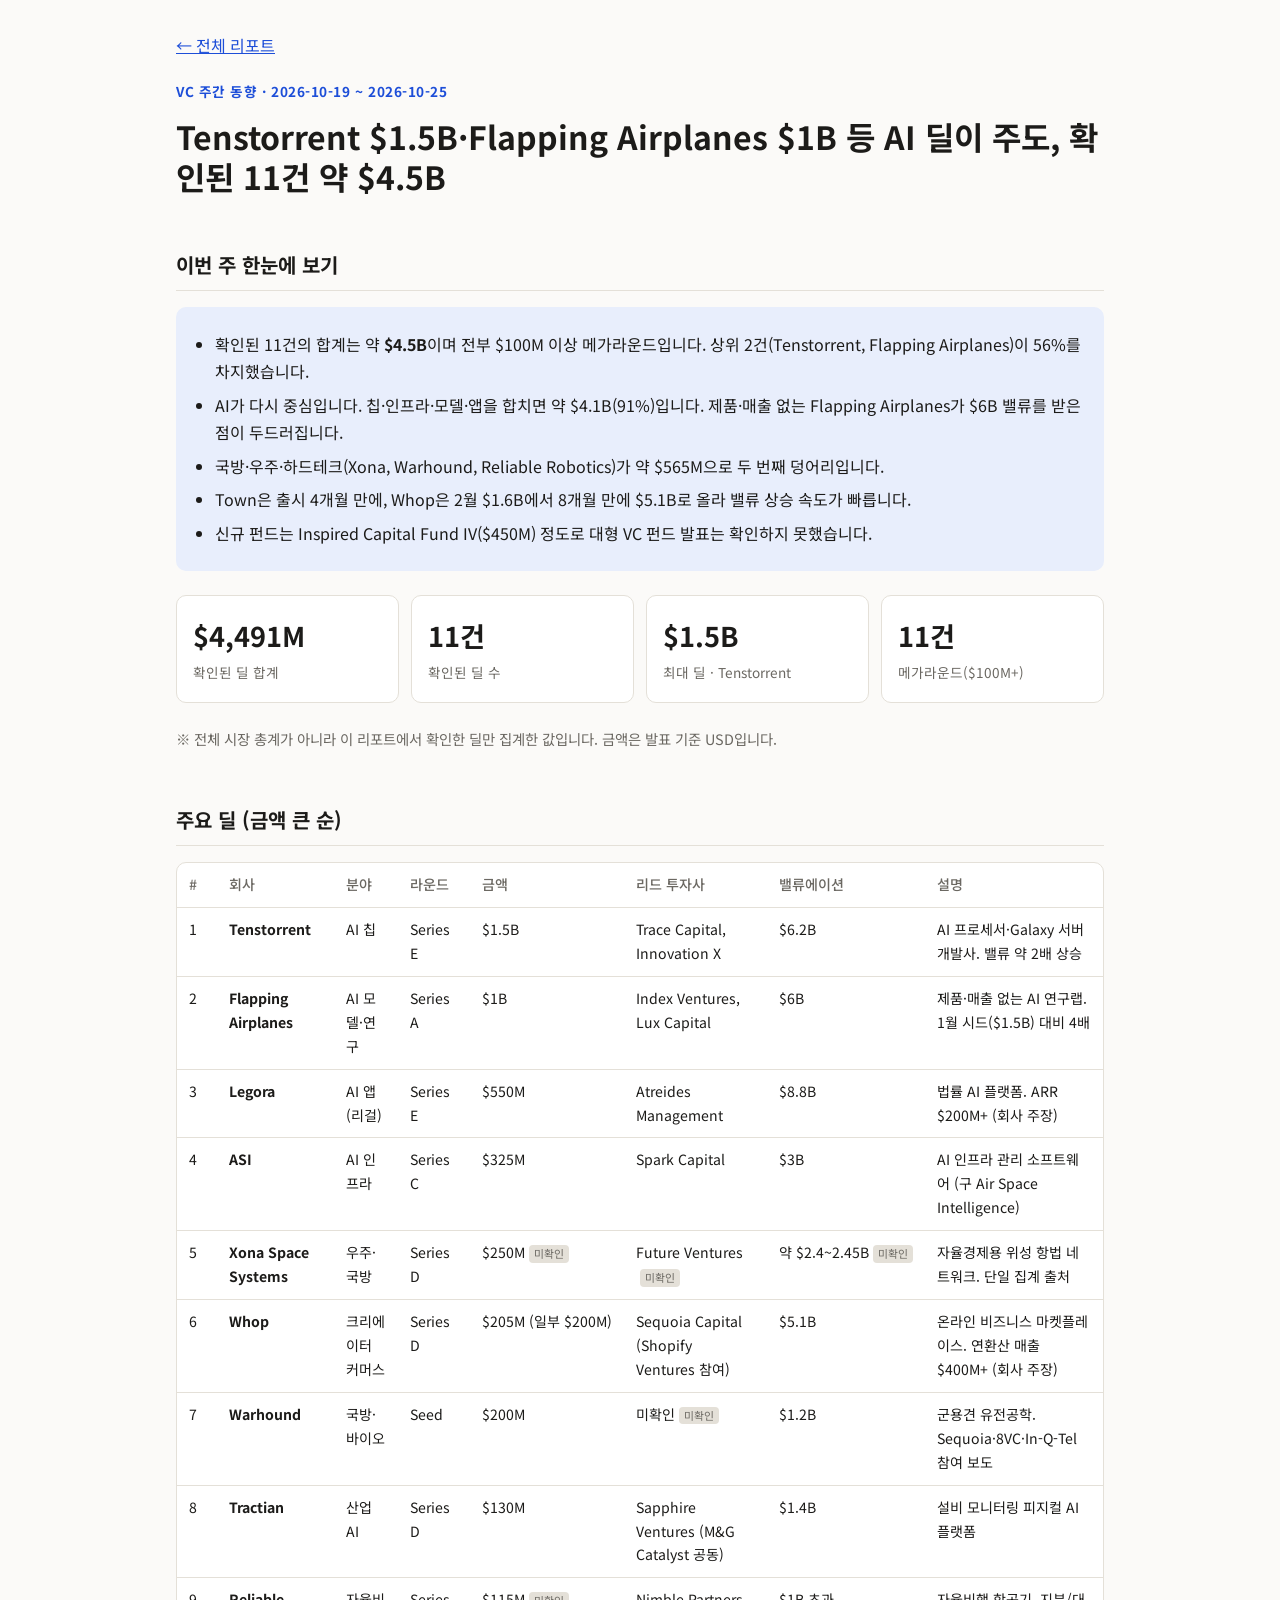
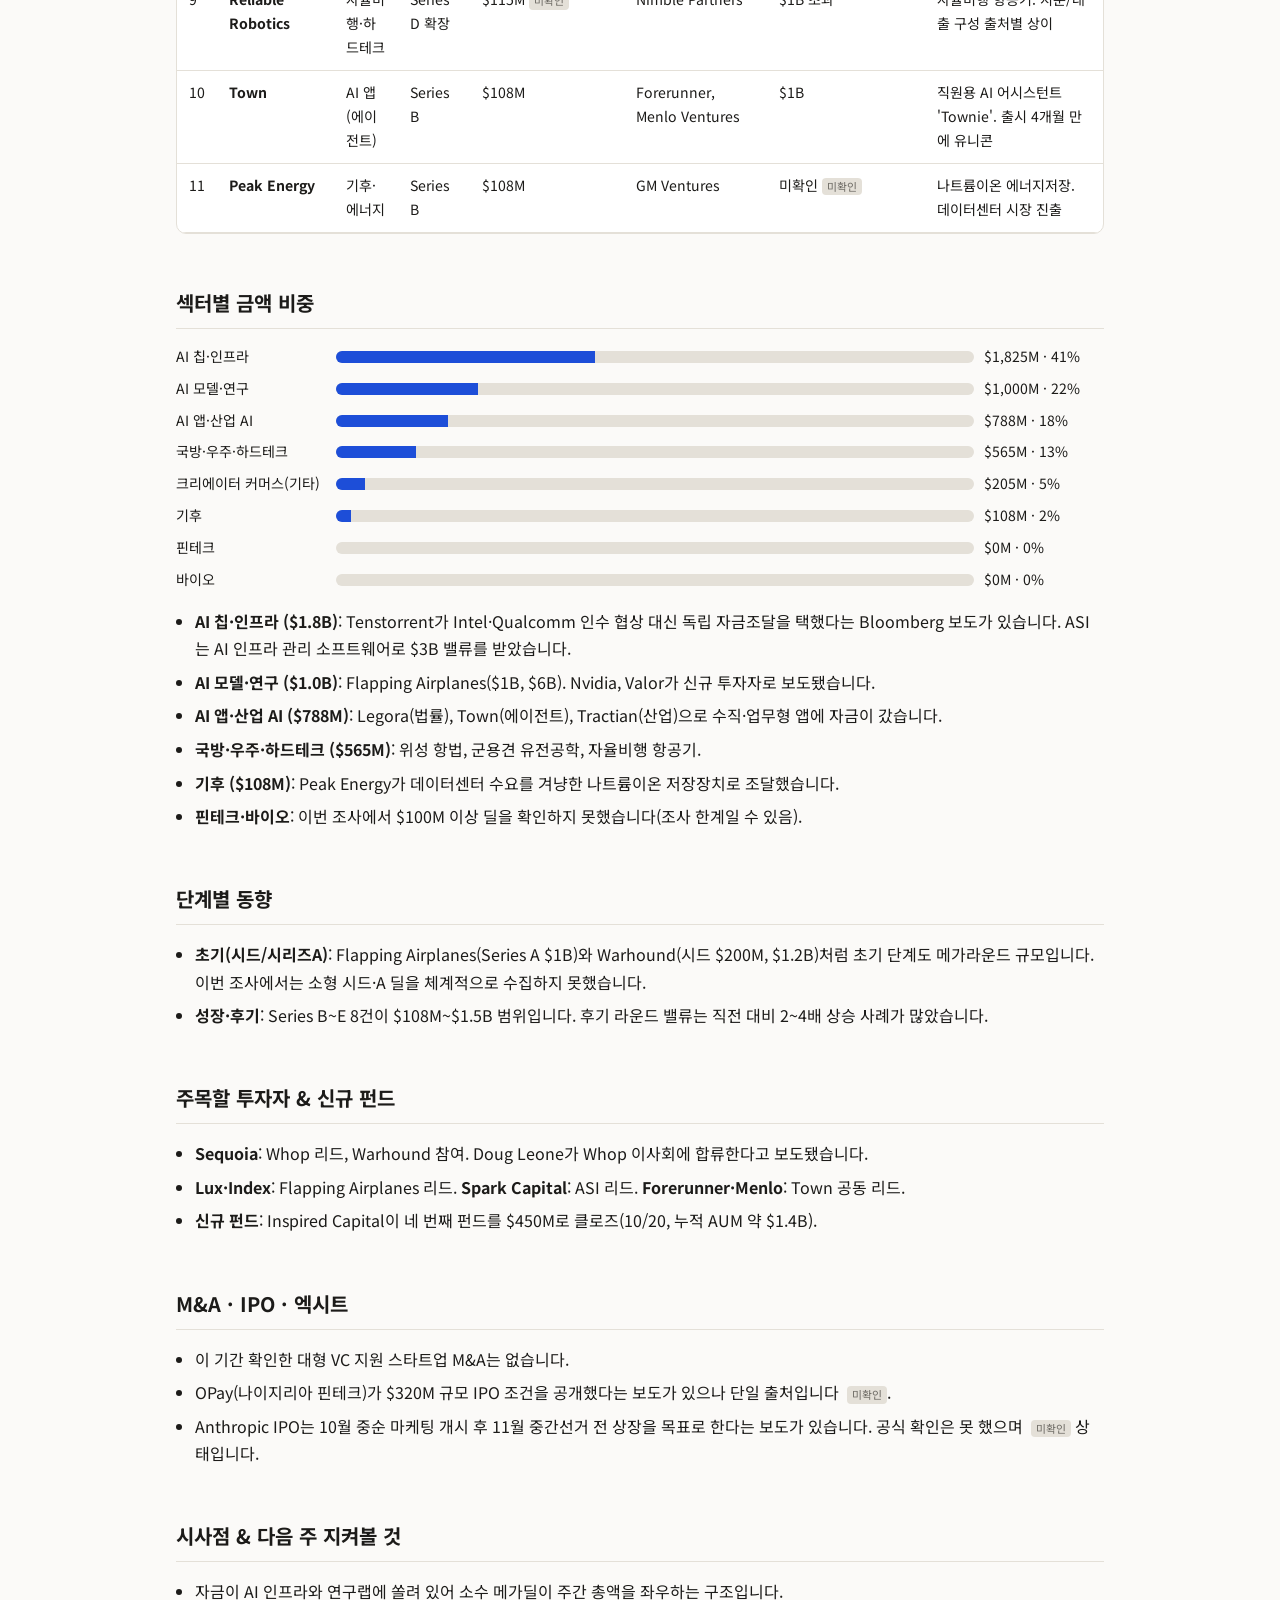
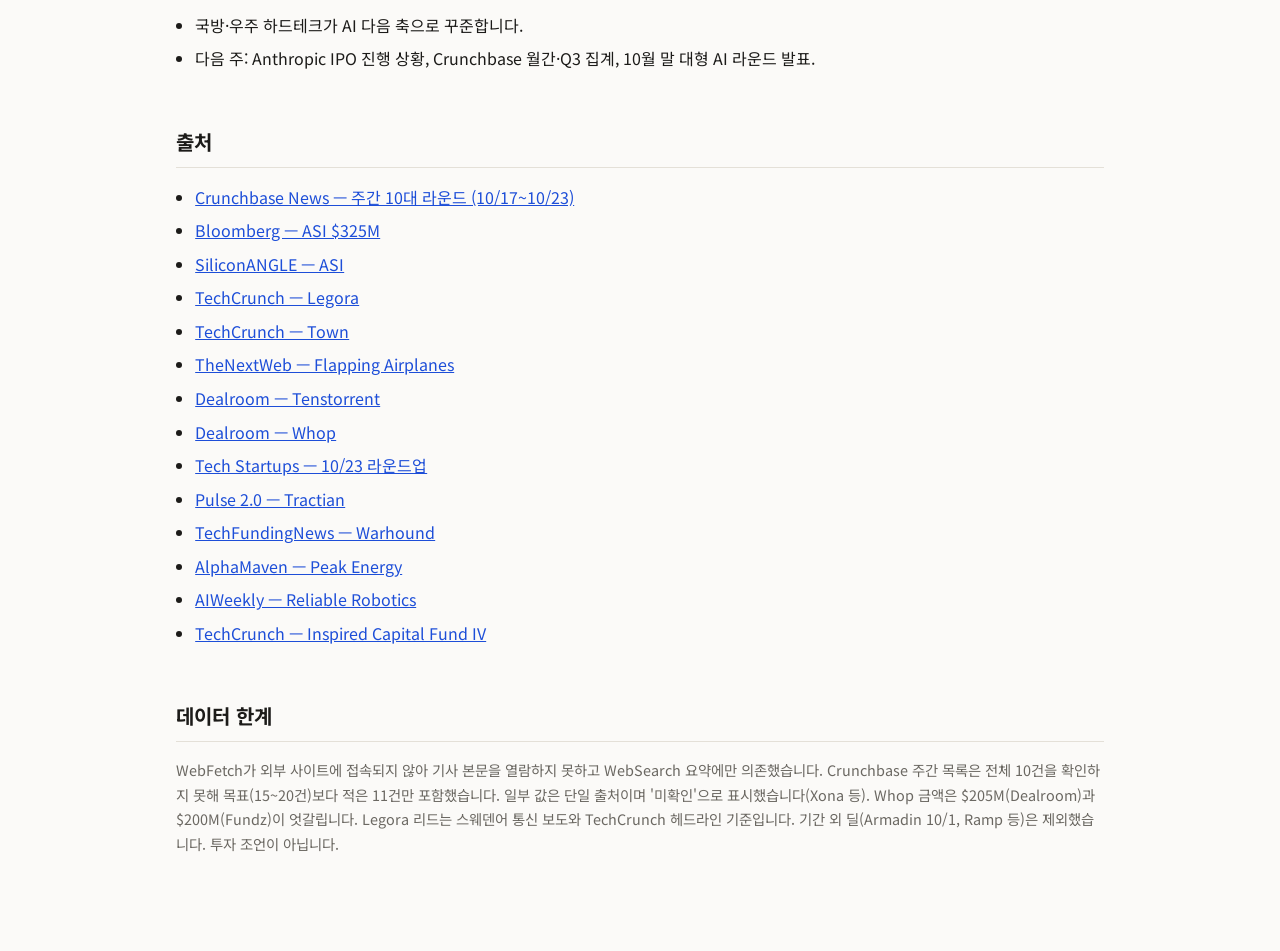
==== reports/2026-10-19.html @ 2cb33d38 "report: 2026-10-19 ~ 2026-10-25 Co-Authored-By: Claude Sonnet 5.5 <noreply@anthropic.com> Claude-Ses" ====
<!doctype html><html lang="ko"><head><meta charset="utf-8"><meta name="viewport" content="width=device-width,initial-scale=1"><title>VC 주간 동향 2026-10-19~2026-10-25</title><link rel="preconnect" href="https://fonts.googleapis.com"><link href="https://fonts.googleapis.com/css2?family=Noto+Sans+KR:wght@400;500;700&display=swap" rel="stylesheet"><style>
:root{--bg:#fbfaf8;--fg:#1c1b19;--mute:#6b6862;--line:#e4e0d8;--card:#fff;--ac:#1d4ed8;--acbg:#e8eefc}
@media (prefers-color-scheme:dark){:root{--bg:#141413;--fg:#ecebe7;--mute:#9a968e;--line:#2d2c29;--card:#1c1b19;--ac:#7aa2ff;--acbg:#1d2640}}
*{box-sizing:border-box}html{-webkit-text-size-adjust:100%}
body{margin:0;background:var(--bg);color:var(--fg);font:16px/1.7 'Noto Sans KR',system-ui,sans-serif;overflow-x:hidden}
.w{max-width:960px;margin:0 auto;padding:32px 16px 80px}
a{color:var(--ac)}h1{font-size:2rem;line-height:1.25;margin:.4em 0}h2{font-size:1.25rem;margin:2.6em 0 .8em;padding-bottom:.4em;border-bottom:1px solid var(--line)}
.eyebrow{color:var(--ac);font-weight:700;font-size:.85rem;letter-spacing:.04em}.mute{color:var(--mute);font-size:.9rem}
.tiles{display:grid;grid-template-columns:repeat(auto-fit,minmax(190px,1fr));gap:12px;margin:1.5em 0}
.tile{background:var(--card);border:1px solid var(--line);border-radius:10px;padding:16px}.tile b{display:block;font-size:1.7rem;font-variant-numeric:tabular-nums}.tile span{color:var(--mute);font-size:.85rem}
.scroll{overflow-x:auto;border:1px solid var(--line);border-radius:10px;background:var(--card)}
table{border-collapse:collapse;width:100%;min-width:860px;font-size:.88rem}th,td{padding:10px 12px;text-align:left;border-bottom:1px solid var(--line);vertical-align:top}th{color:var(--mute);font-weight:500;white-space:nowrap}
.num,.n{font-variant-numeric:tabular-nums;white-space:nowrap}
.badge{display:inline-block;font-size:.68rem;background:var(--line);color:var(--mute);border-radius:4px;padding:0 5px;margin-left:4px;line-height:1.6}
.bar{display:grid;grid-template-columns:150px 1fr 120px;gap:10px;align-items:center;margin:8px 0;font-size:.88rem}.tr{background:var(--line);height:12px;border-radius:6px;overflow:hidden}.tr i{display:block;height:100%;background:var(--ac)}
@media(max-width:600px){h1{font-size:1.5rem}.bar{grid-template-columns:1fr 1fr}.bar .tr{grid-column:1/3;order:3}}
.glance{background:var(--acbg);border-radius:10px;padding:8px 20px}ul{padding-left:1.2em}li{margin:.4em 0}
.card{display:block;background:var(--card);border:1px solid var(--line);border-radius:12px;padding:20px;text-decoration:none;color:inherit;margin:12px 0}.card.hl{border-color:var(--ac);border-width:2px}
</style></head><body><div class=w><a href="../index.html">← 전체 리포트</a>
<p class=eyebrow style="margin-top:1.5em">VC 주간 동향 · 2026-10-19 ~ 2026-10-25</p><h1>Tenstorrent $1.5B·Flapping Airplanes $1B 등 AI 딜이 주도, 확인된 11건 약 $4.5B</h1>
<h2>이번 주 한눈에 보기</h2><div class=glance><ul>
<li>확인된 11건의 합계는 약 <b>$4.5B</b>이며 전부 $100M 이상 메가라운드입니다. 상위 2건(Tenstorrent, Flapping Airplanes)이 56%를 차지했습니다.</li>
<li>AI가 다시 중심입니다. 칩·인프라·모델·앱을 합치면 약 $4.1B(91%)입니다. 제품·매출 없는 Flapping Airplanes가 $6B 밸류를 받은 점이 두드러집니다.</li>
<li>국방·우주·하드테크(Xona, Warhound, Reliable Robotics)가 약 $565M으로 두 번째 덩어리입니다.</li>
<li>Town은 출시 4개월 만에, Whop은 2월 $1.6B에서 8개월 만에 $5.1B로 올라 밸류 상승 속도가 빠릅니다.</li>
<li>신규 펀드는 Inspired Capital Fund IV($450M) 정도로 대형 VC 펀드 발표는 확인하지 못했습니다.</li></ul></div>
<div class=tiles><div class=tile><b>$4,491M</b><span>확인된 딜 합계</span></div><div class=tile><b>11건</b><span>확인된 딜 수</span></div><div class=tile><b>$1.5B</b><span>최대 딜 · Tenstorrent</span></div><div class=tile><b>11건</b><span>메가라운드($100M+)</span></div></div>
<p class=mute>※ 전체 시장 총계가 아니라 이 리포트에서 확인한 딜만 집계한 값입니다. 금액은 발표 기준 USD입니다.</p>
<h2>주요 딜 (금액 큰 순)</h2><div class=scroll><table><thead><tr><th>#</th><th>회사</th><th>분야</th><th>라운드</th><th>금액</th><th>리드 투자사</th><th>밸류에이션</th><th>설명</th></tr></thead><tbody><tr><td class=n>1</td><td><b>Tenstorrent</b></td><td>AI 칩</td><td>Series E</td><td class=num>$1.5B</td><td>Trace Capital, Innovation X</td><td class=num>$6.2B</td><td>AI 프로세서·Galaxy 서버 개발사. 밸류 약 2배 상승</td></tr><tr><td class=n>2</td><td><b>Flapping Airplanes</b></td><td>AI 모델·연구</td><td>Series A</td><td class=num>$1B</td><td>Index Ventures, Lux Capital</td><td class=num>$6B</td><td>제품·매출 없는 AI 연구랩. 1월 시드($1.5B) 대비 4배</td></tr><tr><td class=n>3</td><td><b>Legora</b></td><td>AI 앱(리걸)</td><td>Series E</td><td class=num>$550M</td><td>Atreides Management</td><td class=num>$8.8B</td><td>법률 AI 플랫폼. ARR $200M+ (회사 주장)</td></tr><tr><td class=n>4</td><td><b>ASI</b></td><td>AI 인프라</td><td>Series C</td><td class=num>$325M</td><td>Spark Capital</td><td class=num>$3B</td><td>AI 인프라 관리 소프트웨어 (구 Air Space Intelligence)</td></tr><tr><td class=n>5</td><td><b>Xona Space Systems</b></td><td>우주·국방</td><td>Series D</td><td class=num>$250M<span class="badge">미확인</span></td><td>Future Ventures<span class="badge">미확인</span></td><td class=num>약 $2.4~2.45B<span class="badge">미확인</span></td><td>자율경제용 위성 항법 네트워크. 단일 집계 출처</td></tr><tr><td class=n>6</td><td><b>Whop</b></td><td>크리에이터 커머스</td><td>Series D</td><td class=num>$205M (일부 $200M)</td><td>Sequoia Capital (Shopify Ventures 참여)</td><td class=num>$5.1B</td><td>온라인 비즈니스 마켓플레이스. 연환산 매출 $400M+ (회사 주장)</td></tr><tr><td class=n>7</td><td><b>Warhound</b></td><td>국방·바이오</td><td>Seed</td><td class=num>$200M</td><td>미확인<span class="badge">미확인</span></td><td class=num>$1.2B</td><td>군용견 유전공학. Sequoia·8VC·In-Q-Tel 참여 보도</td></tr><tr><td class=n>8</td><td><b>Tractian</b></td><td>산업 AI</td><td>Series D</td><td class=num>$130M</td><td>Sapphire Ventures (M&G Catalyst 공동)</td><td class=num>$1.4B</td><td>설비 모니터링 피지컬 AI 플랫폼</td></tr><tr><td class=n>9</td><td><b>Reliable Robotics</b></td><td>자율비행·하드테크</td><td>Series D 확장</td><td class=num>$115M<span class="badge">미확인</span></td><td>Nimble Partners</td><td class=num>$1B 초과</td><td>자율비행 항공기. 지분/대출 구성 출처별 상이</td></tr><tr><td class=n>10</td><td><b>Town</b></td><td>AI 앱(에이전트)</td><td>Series B</td><td class=num>$108M</td><td>Forerunner, Menlo Ventures</td><td class=num>$1B</td><td>직원용 AI 어시스턴트 'Townie'. 출시 4개월 만에 유니콘</td></tr><tr><td class=n>11</td><td><b>Peak Energy</b></td><td>기후·에너지</td><td>Series B</td><td class=num>$108M</td><td>GM Ventures</td><td class=num>미확인<span class="badge">미확인</span></td><td>나트륨이온 에너지저장. 데이터센터 시장 진출</td></tr></tbody></table></div>
<h2>섹터별 금액 비중</h2><div class=bar><span class=lb>AI 칩·인프라</span><span class=tr><i style="width:40.6%"></i></span><span class=num>$1,825M · 41%</span></div><div class=bar><span class=lb>AI 모델·연구</span><span class=tr><i style="width:22.3%"></i></span><span class=num>$1,000M · 22%</span></div><div class=bar><span class=lb>AI 앱·산업 AI</span><span class=tr><i style="width:17.5%"></i></span><span class=num>$788M · 18%</span></div><div class=bar><span class=lb>국방·우주·하드테크</span><span class=tr><i style="width:12.6%"></i></span><span class=num>$565M · 13%</span></div><div class=bar><span class=lb>크리에이터 커머스(기타)</span><span class=tr><i style="width:4.6%"></i></span><span class=num>$205M · 5%</span></div><div class=bar><span class=lb>기후</span><span class=tr><i style="width:2.4%"></i></span><span class=num>$108M · 2%</span></div><div class=bar><span class=lb>핀테크</span><span class=tr><i style="width:0.0%"></i></span><span class=num>$0M · 0%</span></div><div class=bar><span class=lb>바이오</span><span class=tr><i style="width:0.0%"></i></span><span class=num>$0M · 0%</span></div>
<ul><li><b>AI 칩·인프라 ($1.8B)</b>: Tenstorrent가 Intel·Qualcomm 인수 협상 대신 독립 자금조달을 택했다는 Bloomberg 보도가 있습니다. ASI는 AI 인프라 관리 소프트웨어로 $3B 밸류를 받았습니다.</li>
<li><b>AI 모델·연구 ($1.0B)</b>: Flapping Airplanes($1B, $6B). Nvidia, Valor가 신규 투자자로 보도됐습니다.</li>
<li><b>AI 앱·산업 AI ($788M)</b>: Legora(법률), Town(에이전트), Tractian(산업)으로 수직·업무형 앱에 자금이 갔습니다.</li>
<li><b>국방·우주·하드테크 ($565M)</b>: 위성 항법, 군용견 유전공학, 자율비행 항공기.</li>
<li><b>기후 ($108M)</b>: Peak Energy가 데이터센터 수요를 겨냥한 나트륨이온 저장장치로 조달했습니다.</li>
<li><b>핀테크·바이오</b>: 이번 조사에서 $100M 이상 딜을 확인하지 못했습니다(조사 한계일 수 있음).</li></ul>
<h2>단계별 동향</h2><ul><li><b>초기(시드/시리즈A)</b>: Flapping Airplanes(Series A $1B)와 Warhound(시드 $200M, $1.2B)처럼 초기 단계도 메가라운드 규모입니다. 이번 조사에서는 소형 시드·A 딜을 체계적으로 수집하지 못했습니다.</li>
<li><b>성장·후기</b>: Series B~E 8건이 $108M~$1.5B 범위입니다. 후기 라운드 밸류는 직전 대비 2~4배 상승 사례가 많았습니다.</li></ul>
<h2>주목할 투자자 & 신규 펀드</h2><ul><li><b>Sequoia</b>: Whop 리드, Warhound 참여. Doug Leone가 Whop 이사회에 합류한다고 보도됐습니다.</li><li><b>Lux·Index</b>: Flapping Airplanes 리드. <b>Spark Capital</b>: ASI 리드. <b>Forerunner·Menlo</b>: Town 공동 리드.</li>
<li><b>신규 펀드</b>: Inspired Capital이 네 번째 펀드를 $450M로 클로즈(10/20, 누적 AUM 약 $1.4B).</li></ul>
<h2>M&A · IPO · 엑시트</h2><ul><li>이 기간 확인한 대형 VC 지원 스타트업 M&A는 없습니다.</li><li>OPay(나이지리아 핀테크)가 $320M 규모 IPO 조건을 공개했다는 보도가 있으나 단일 출처입니다 <span class="badge">미확인</span>.</li>
<li>Anthropic IPO는 10월 중순 마케팅 개시 후 11월 중간선거 전 상장을 목표로 한다는 보도가 있습니다. 공식 확인은 못 했으며 <span class="badge">미확인</span> 상태입니다.</li></ul>
<h2>시사점 & 다음 주 지켜볼 것</h2><ul><li>자금이 AI 인프라와 연구랩에 쏠려 있어 소수 메가딜이 주간 총액을 좌우하는 구조입니다.</li><li>국방·우주 하드테크가 AI 다음 축으로 꾸준합니다.</li>
<li>다음 주: Anthropic IPO 진행 상황, Crunchbase 월간·Q3 집계, 10월 말 대형 AI 라운드 발표.</li></ul>
<h2>출처</h2><ul><li><a href="https://news.crunchbase.com/venture/biggest-funding-rounds-ai-defense-biotech-robotics-tenstorrent/">Crunchbase News — 주간 10대 라운드 (10/17~10/23)</a></li><li><a href="https://www.bloomberg.com/news/articles/2026-10-20/asi-hits-3-billion-valuation-in-325-million-round-led-by-spark">Bloomberg — ASI $325M</a></li><li><a href="https://siliconangle.com/2026/10/20/ai-infrastructure-management-software-startup-asi-hits-3b-valuation-after-raising-325m-in-funding/">SiliconANGLE — ASI</a></li><li><a href="https://techcrunch.com/2026/10/21/legal-ai-startup-legora-raises-550m-series-e-at-8-8b-valuation/">TechCrunch — Legora</a></li><li><a href="https://techcrunch.com/2026/10/19/ai-assistant-startup-town-nabs-unicorn-valuation-four-months-after-launch/">TechCrunch — Town</a></li><li><a href="https://thenextweb.com/news/flapping-airplanes-1b-6b-valuation">TheNextWeb — Flapping Airplanes</a></li><li><a href="https://dealroom.co/news/163940-tenstorrent-raises-1-5b-series-e-doubling-valuation-to-6-2b/">Dealroom — Tenstorrent</a></li><li><a href="https://dealroom.co/news/164809-whop-raises-205m-at-a-5-1b-valuation-in-sequoia-led-round/">Dealroom — Whop</a></li><li><a href="https://techstartups.com/2026/10/23/startup-funding-news-today-october-23-2026-helion-slingshot-xona-warhound-tractian-more/">Tech Startups — 10/23 라운드업</a></li><li><a href="https://pulse2.com/tractian-raises-130-million-series-d-at-1-4-billion-valuation-to-scale-physical-ai-platform/">Pulse 2.0 — Tractian</a></li><li><a href="https://techfundingnews.com/warhound-raises-200m-at-a-1-2b-valuation-to-clone-military-dogs-that-do-not-exist-yet">TechFundingNews — Warhound</a></li><li><a href="https://alpha-maven.com/news/venture-capital/peak-energy-raises-108-million-series-b">AlphaMaven — Peak Energy</a></li><li><a href="https://aiweekly.co/alerts/reliable-robotics-lands-115m-series-d-extension-at-1b-valuation-to-push">AIWeekly — Reliable Robotics</a></li><li><a href="https://techcrunch.com/2026/10/20/inspired-capital-closes-450m-fourth-fund-as-new-york-pushes-back-on-silicon-valleys-gravitational-pull/">TechCrunch — Inspired Capital Fund IV</a></li></ul>
<h2>데이터 한계</h2><p class=mute>WebFetch가 외부 사이트에 접속되지 않아 기사 본문을 열람하지 못하고 WebSearch 요약에만 의존했습니다. Crunchbase 주간 목록은 전체 10건을 확인하지 못해 목표(15~20건)보다 적은 11건만 포함했습니다. 일부 값은 단일 출처이며 '미확인'으로 표시했습니다(Xona 등). Whop 금액은 $205M(Dealroom)과 $200M(Fundz)이 엇갈립니다. Legora 리드는 스웨덴어 통신 보도와 TechCrunch 헤드라인 기준입니다. 기간 외 딜(Armadin 10/1, Ramp 등)은 제외했습니다. 투자 조언이 아닙니다.</p></div></body></html>
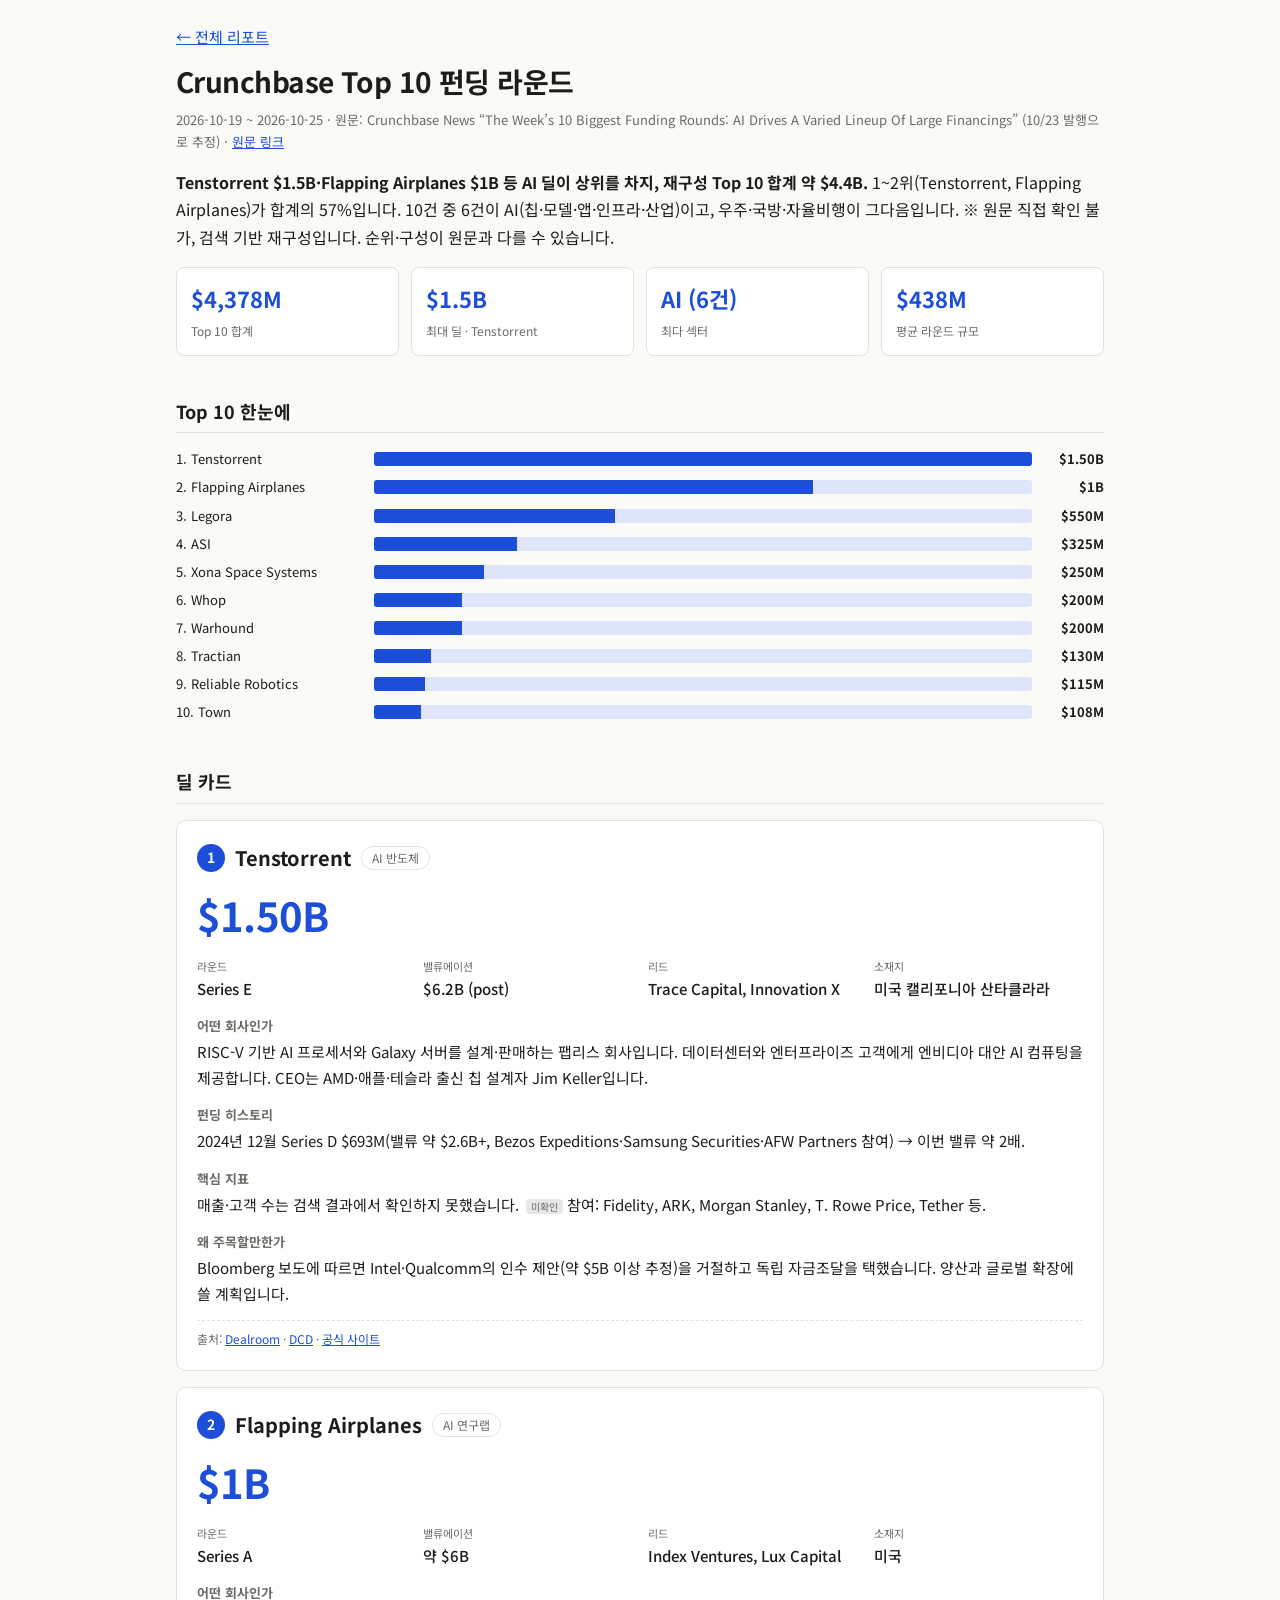
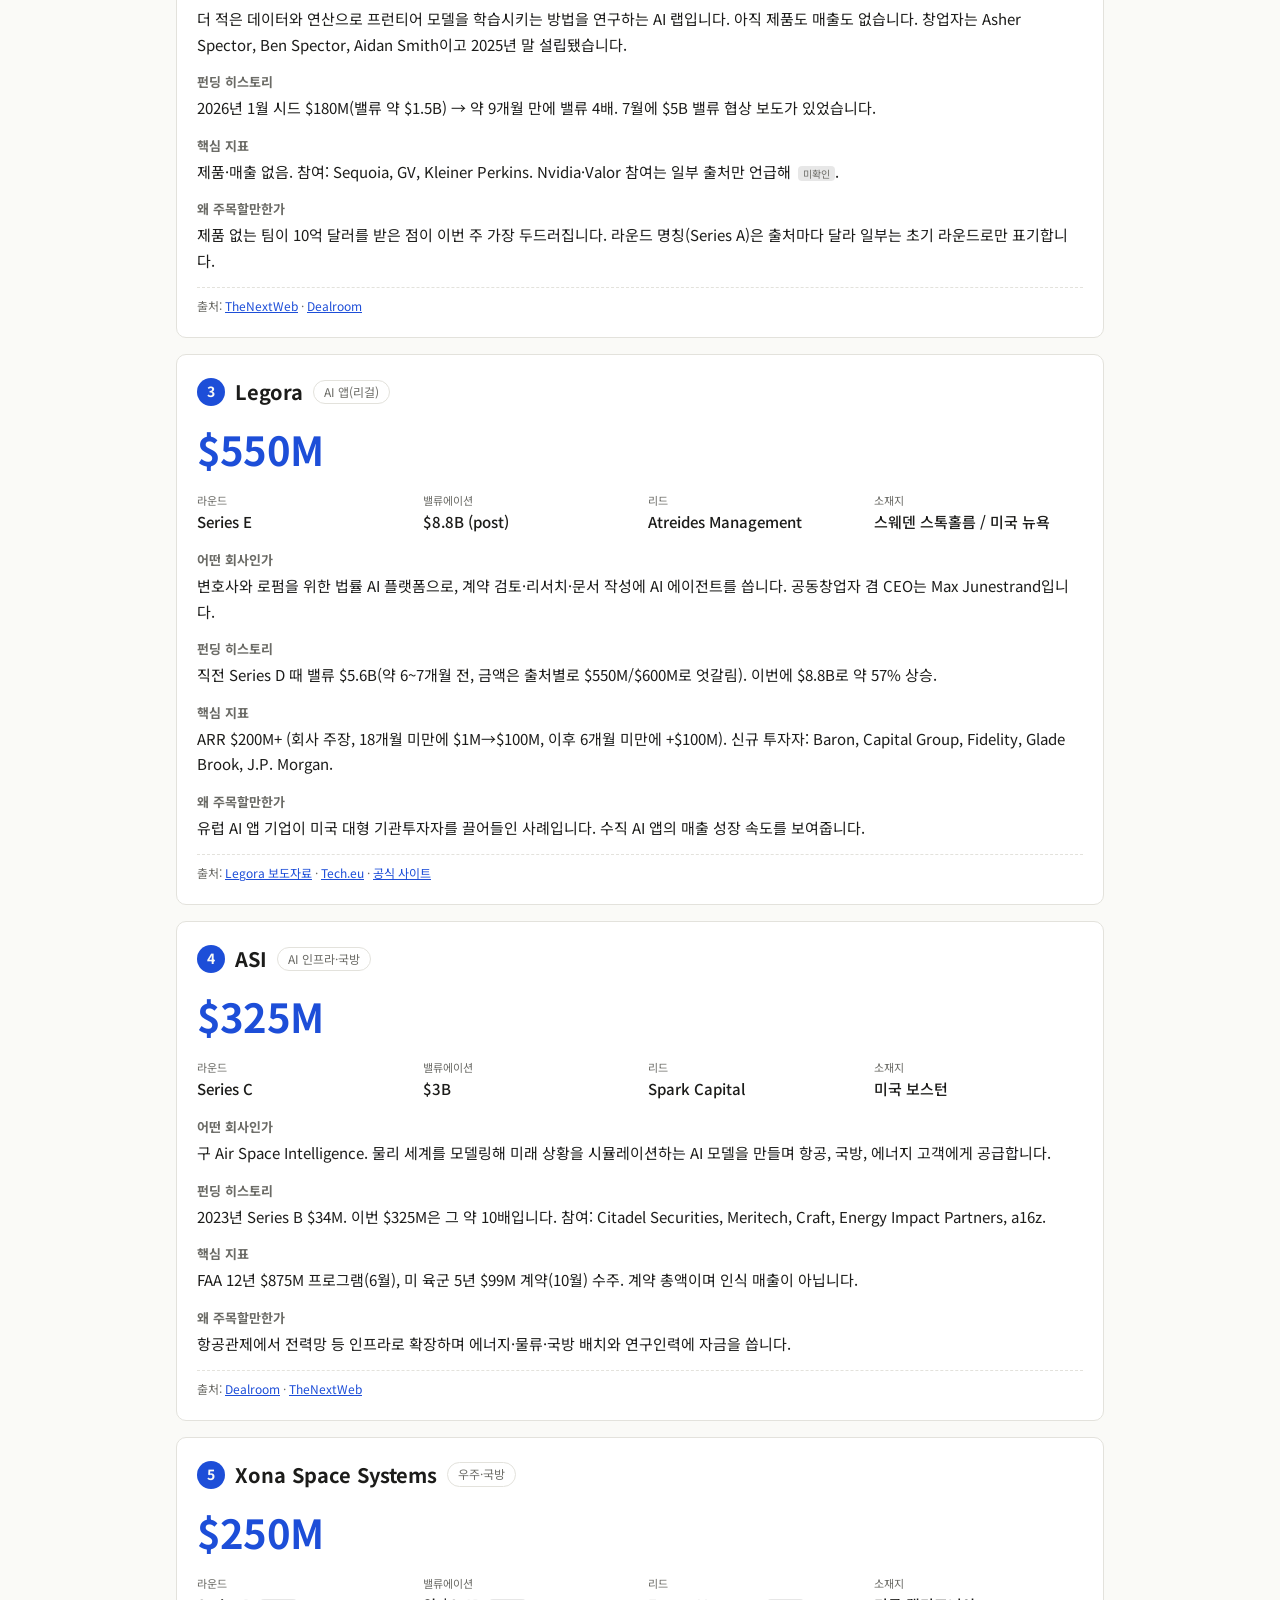
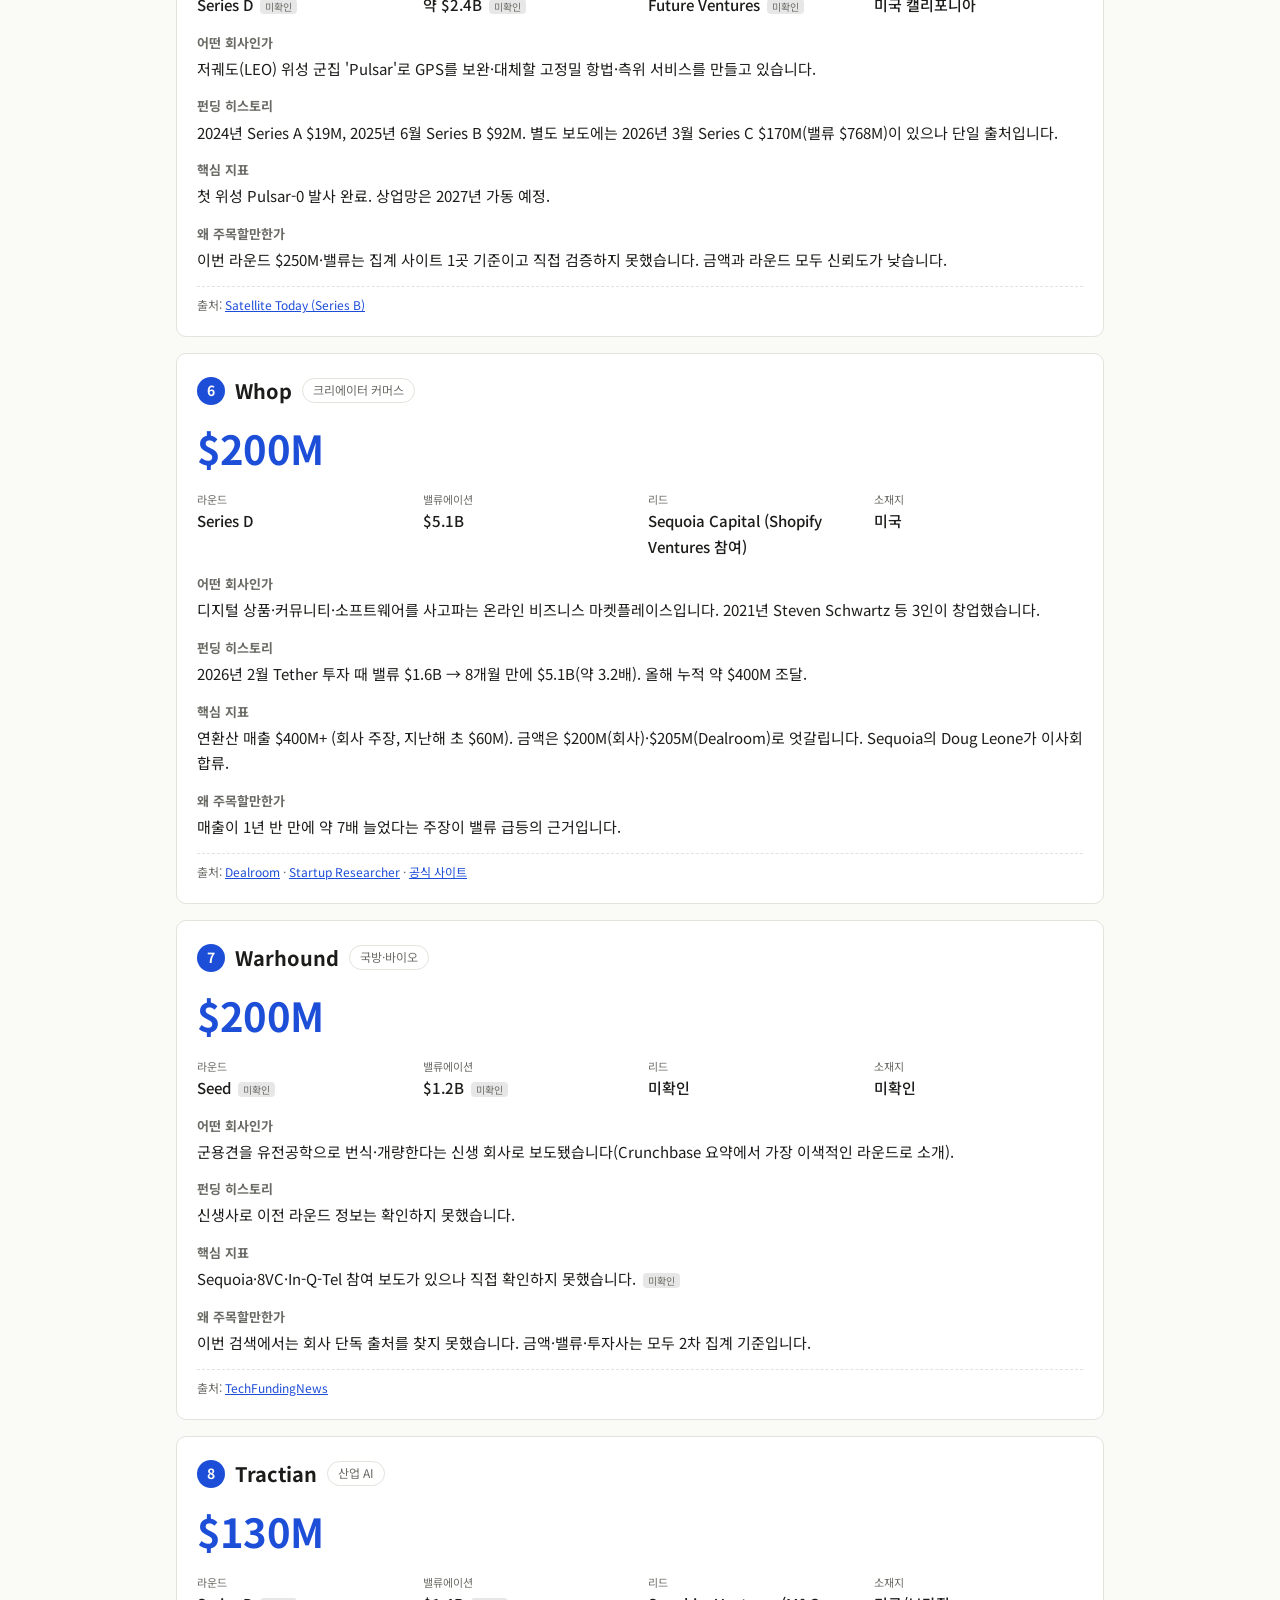
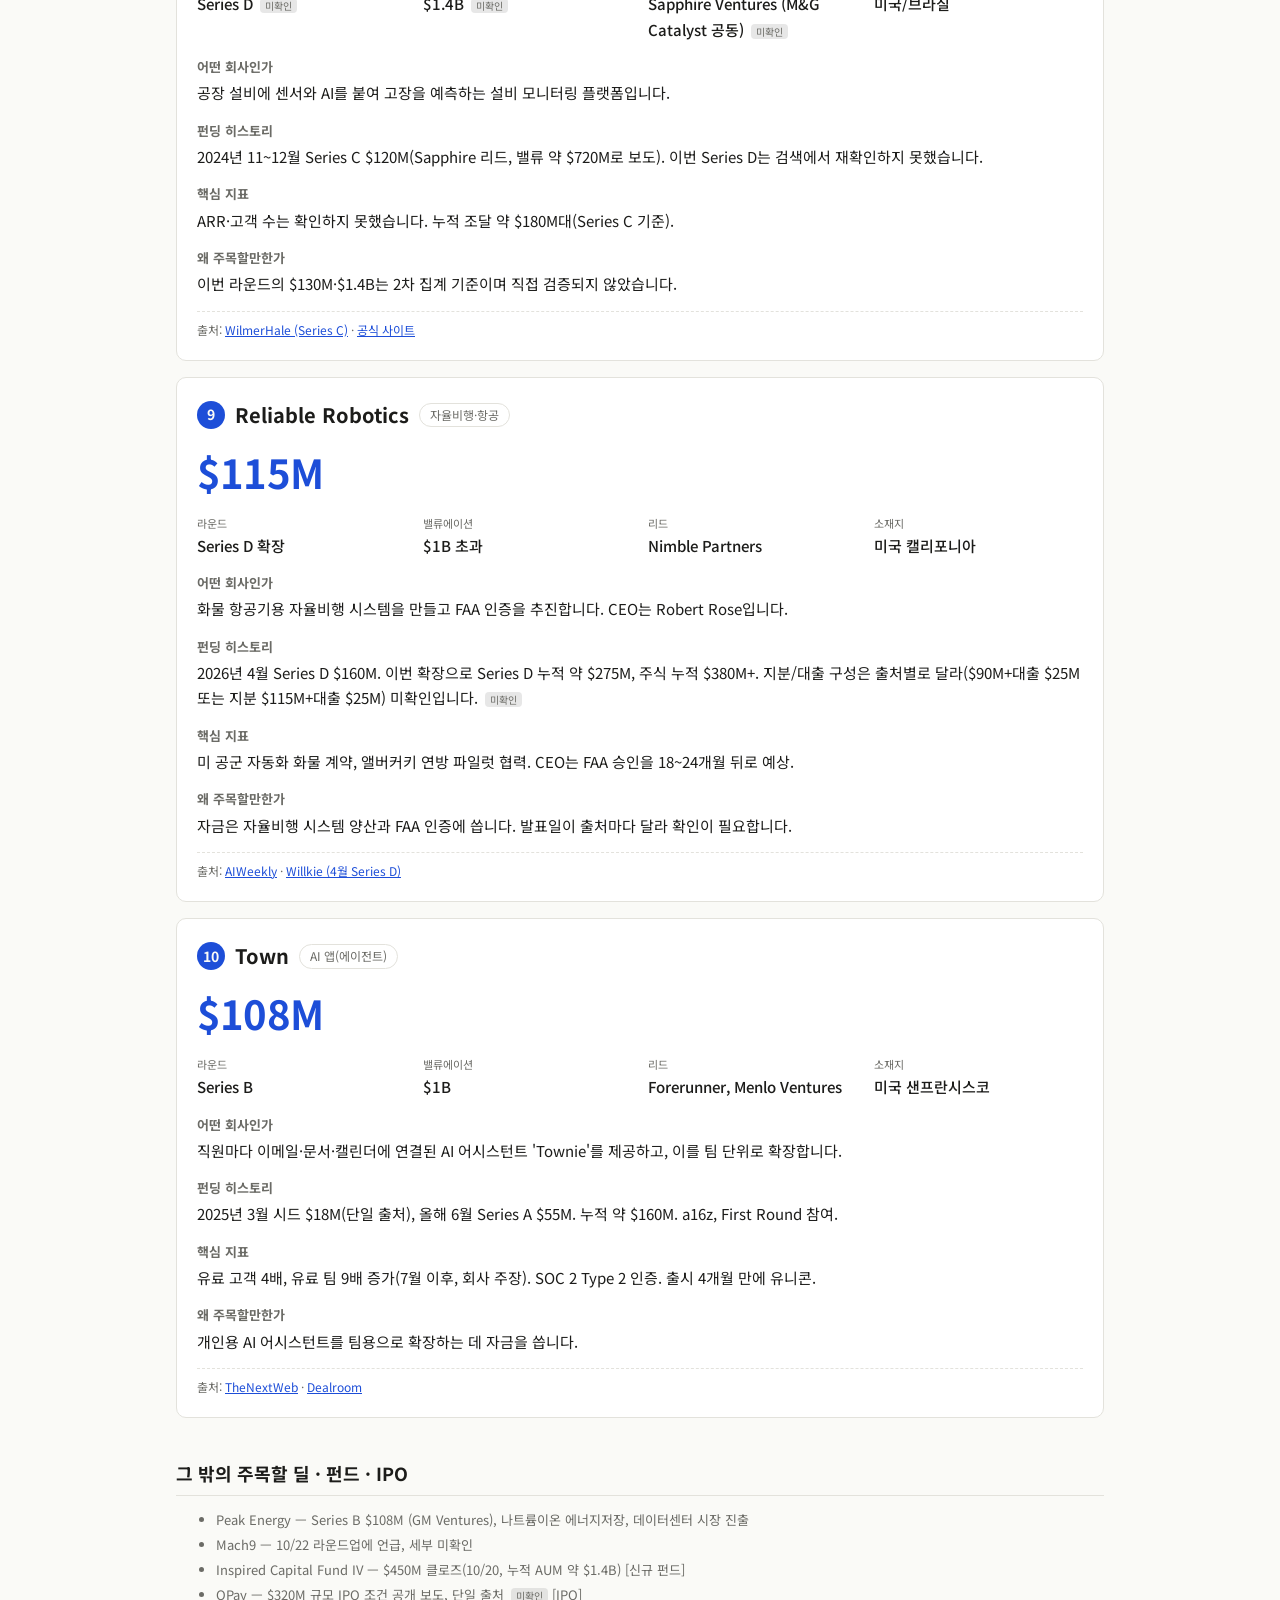
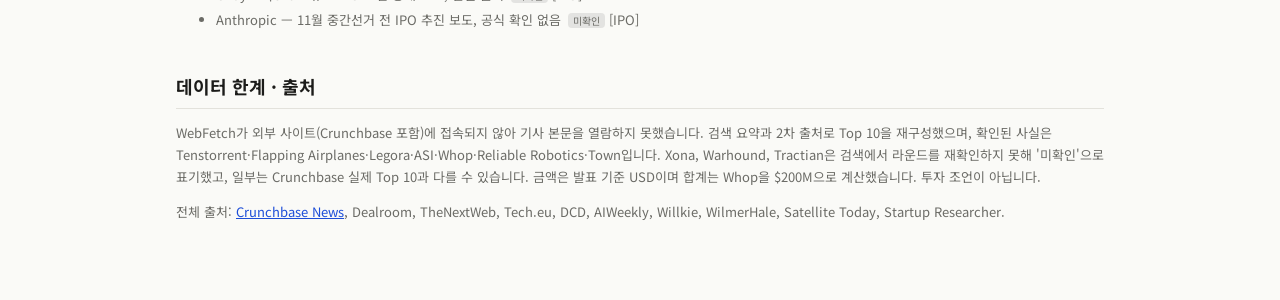
==== commit 1f3ab6f9: "report: 2026-10-19 /root 2026-10-25 Co-Authored-By: Claude Sonnet 5.5 <noreply@anthropic.com> Claude" ====
--- a/reports/2026-10-19.html
+++ b/reports/2026-10-19.html
@@ -1,46 +1,63 @@
-<!doctype html><html lang="ko"><head><meta charset="utf-8"><meta name="viewport" content="width=device-width,initial-scale=1"><title>VC 주간 동향 2026-10-19~2026-10-25</title><link rel="preconnect" href="https://fonts.googleapis.com"><link href="https://fonts.googleapis.com/css2?family=Noto+Sans+KR:wght@400;500;700&display=swap" rel="stylesheet"><style>
-:root{--bg:#fbfaf8;--fg:#1c1b19;--mute:#6b6862;--line:#e4e0d8;--card:#fff;--ac:#1d4ed8;--acbg:#e8eefc}
-@media (prefers-color-scheme:dark){:root{--bg:#141413;--fg:#ecebe7;--mute:#9a968e;--line:#2d2c29;--card:#1c1b19;--ac:#7aa2ff;--acbg:#1d2640}}
-*{box-sizing:border-box}html{-webkit-text-size-adjust:100%}
-body{margin:0;background:var(--bg);color:var(--fg);font:16px/1.7 'Noto Sans KR',system-ui,sans-serif;overflow-x:hidden}
-.w{max-width:960px;margin:0 auto;padding:32px 16px 80px}
-a{color:var(--ac)}h1{font-size:2rem;line-height:1.25;margin:.4em 0}h2{font-size:1.25rem;margin:2.6em 0 .8em;padding-bottom:.4em;border-bottom:1px solid var(--line)}
-.eyebrow{color:var(--ac);font-weight:700;font-size:.85rem;letter-spacing:.04em}.mute{color:var(--mute);font-size:.9rem}
-.tiles{display:grid;grid-template-columns:repeat(auto-fit,minmax(190px,1fr));gap:12px;margin:1.5em 0}
-.tile{background:var(--card);border:1px solid var(--line);border-radius:10px;padding:16px}.tile b{display:block;font-size:1.7rem;font-variant-numeric:tabular-nums}.tile span{color:var(--mute);font-size:.85rem}
-.scroll{overflow-x:auto;border:1px solid var(--line);border-radius:10px;background:var(--card)}
-table{border-collapse:collapse;width:100%;min-width:860px;font-size:.88rem}th,td{padding:10px 12px;text-align:left;border-bottom:1px solid var(--line);vertical-align:top}th{color:var(--mute);font-weight:500;white-space:nowrap}
-.num,.n{font-variant-numeric:tabular-nums;white-space:nowrap}
-.badge{display:inline-block;font-size:.68rem;background:var(--line);color:var(--mute);border-radius:4px;padding:0 5px;margin-left:4px;line-height:1.6}
-.bar{display:grid;grid-template-columns:150px 1fr 120px;gap:10px;align-items:center;margin:8px 0;font-size:.88rem}.tr{background:var(--line);height:12px;border-radius:6px;overflow:hidden}.tr i{display:block;height:100%;background:var(--ac)}
-@media(max-width:600px){h1{font-size:1.5rem}.bar{grid-template-columns:1fr 1fr}.bar .tr{grid-column:1/3;order:3}}
-.glance{background:var(--acbg);border-radius:10px;padding:8px 20px}ul{padding-left:1.2em}li{margin:.4em 0}
-.card{display:block;background:var(--card);border:1px solid var(--line);border-radius:12px;padding:20px;text-decoration:none;color:inherit;margin:12px 0}.card.hl{border-color:var(--ac);border-width:2px}
-</style></head><body><div class=w><a href="../index.html">← 전체 리포트</a>
-<p class=eyebrow style="margin-top:1.5em">VC 주간 동향 · 2026-10-19 ~ 2026-10-25</p><h1>Tenstorrent $1.5B·Flapping Airplanes $1B 등 AI 딜이 주도, 확인된 11건 약 $4.5B</h1>
-<h2>이번 주 한눈에 보기</h2><div class=glance><ul>
-<li>확인된 11건의 합계는 약 <b>$4.5B</b>이며 전부 $100M 이상 메가라운드입니다. 상위 2건(Tenstorrent, Flapping Airplanes)이 56%를 차지했습니다.</li>
-<li>AI가 다시 중심입니다. 칩·인프라·모델·앱을 합치면 약 $4.1B(91%)입니다. 제품·매출 없는 Flapping Airplanes가 $6B 밸류를 받은 점이 두드러집니다.</li>
-<li>국방·우주·하드테크(Xona, Warhound, Reliable Robotics)가 약 $565M으로 두 번째 덩어리입니다.</li>
-<li>Town은 출시 4개월 만에, Whop은 2월 $1.6B에서 8개월 만에 $5.1B로 올라 밸류 상승 속도가 빠릅니다.</li>
-<li>신규 펀드는 Inspired Capital Fund IV($450M) 정도로 대형 VC 펀드 발표는 확인하지 못했습니다.</li></ul></div>
-<div class=tiles><div class=tile><b>$4,491M</b><span>확인된 딜 합계</span></div><div class=tile><b>11건</b><span>확인된 딜 수</span></div><div class=tile><b>$1.5B</b><span>최대 딜 · Tenstorrent</span></div><div class=tile><b>11건</b><span>메가라운드($100M+)</span></div></div>
-<p class=mute>※ 전체 시장 총계가 아니라 이 리포트에서 확인한 딜만 집계한 값입니다. 금액은 발표 기준 USD입니다.</p>
-<h2>주요 딜 (금액 큰 순)</h2><div class=scroll><table><thead><tr><th>#</th><th>회사</th><th>분야</th><th>라운드</th><th>금액</th><th>리드 투자사</th><th>밸류에이션</th><th>설명</th></tr></thead><tbody><tr><td class=n>1</td><td><b>Tenstorrent</b></td><td>AI 칩</td><td>Series E</td><td class=num>$1.5B</td><td>Trace Capital, Innovation X</td><td class=num>$6.2B</td><td>AI 프로세서·Galaxy 서버 개발사. 밸류 약 2배 상승</td></tr><tr><td class=n>2</td><td><b>Flapping Airplanes</b></td><td>AI 모델·연구</td><td>Series A</td><td class=num>$1B</td><td>Index Ventures, Lux Capital</td><td class=num>$6B</td><td>제품·매출 없는 AI 연구랩. 1월 시드($1.5B) 대비 4배</td></tr><tr><td class=n>3</td><td><b>Legora</b></td><td>AI 앱(리걸)</td><td>Series E</td><td class=num>$550M</td><td>Atreides Management</td><td class=num>$8.8B</td><td>법률 AI 플랫폼. ARR $200M+ (회사 주장)</td></tr><tr><td class=n>4</td><td><b>ASI</b></td><td>AI 인프라</td><td>Series C</td><td class=num>$325M</td><td>Spark Capital</td><td class=num>$3B</td><td>AI 인프라 관리 소프트웨어 (구 Air Space Intelligence)</td></tr><tr><td class=n>5</td><td><b>Xona Space Systems</b></td><td>우주·국방</td><td>Series D</td><td class=num>$250M<span class="badge">미확인</span></td><td>Future Ventures<span class="badge">미확인</span></td><td class=num>약 $2.4~2.45B<span class="badge">미확인</span></td><td>자율경제용 위성 항법 네트워크. 단일 집계 출처</td></tr><tr><td class=n>6</td><td><b>Whop</b></td><td>크리에이터 커머스</td><td>Series D</td><td class=num>$205M (일부 $200M)</td><td>Sequoia Capital (Shopify Ventures 참여)</td><td class=num>$5.1B</td><td>온라인 비즈니스 마켓플레이스. 연환산 매출 $400M+ (회사 주장)</td></tr><tr><td class=n>7</td><td><b>Warhound</b></td><td>국방·바이오</td><td>Seed</td><td class=num>$200M</td><td>미확인<span class="badge">미확인</span></td><td class=num>$1.2B</td><td>군용견 유전공학. Sequoia·8VC·In-Q-Tel 참여 보도</td></tr><tr><td class=n>8</td><td><b>Tractian</b></td><td>산업 AI</td><td>Series D</td><td class=num>$130M</td><td>Sapphire Ventures (M&G Catalyst 공동)</td><td class=num>$1.4B</td><td>설비 모니터링 피지컬 AI 플랫폼</td></tr><tr><td class=n>9</td><td><b>Reliable Robotics</b></td><td>자율비행·하드테크</td><td>Series D 확장</td><td class=num>$115M<span class="badge">미확인</span></td><td>Nimble Partners</td><td class=num>$1B 초과</td><td>자율비행 항공기. 지분/대출 구성 출처별 상이</td></tr><tr><td class=n>10</td><td><b>Town</b></td><td>AI 앱(에이전트)</td><td>Series B</td><td class=num>$108M</td><td>Forerunner, Menlo Ventures</td><td class=num>$1B</td><td>직원용 AI 어시스턴트 'Townie'. 출시 4개월 만에 유니콘</td></tr><tr><td class=n>11</td><td><b>Peak Energy</b></td><td>기후·에너지</td><td>Series B</td><td class=num>$108M</td><td>GM Ventures</td><td class=num>미확인<span class="badge">미확인</span></td><td>나트륨이온 에너지저장. 데이터센터 시장 진출</td></tr></tbody></table></div>
-<h2>섹터별 금액 비중</h2><div class=bar><span class=lb>AI 칩·인프라</span><span class=tr><i style="width:40.6%"></i></span><span class=num>$1,825M · 41%</span></div><div class=bar><span class=lb>AI 모델·연구</span><span class=tr><i style="width:22.3%"></i></span><span class=num>$1,000M · 22%</span></div><div class=bar><span class=lb>AI 앱·산업 AI</span><span class=tr><i style="width:17.5%"></i></span><span class=num>$788M · 18%</span></div><div class=bar><span class=lb>국방·우주·하드테크</span><span class=tr><i style="width:12.6%"></i></span><span class=num>$565M · 13%</span></div><div class=bar><span class=lb>크리에이터 커머스(기타)</span><span class=tr><i style="width:4.6%"></i></span><span class=num>$205M · 5%</span></div><div class=bar><span class=lb>기후</span><span class=tr><i style="width:2.4%"></i></span><span class=num>$108M · 2%</span></div><div class=bar><span class=lb>핀테크</span><span class=tr><i style="width:0.0%"></i></span><span class=num>$0M · 0%</span></div><div class=bar><span class=lb>바이오</span><span class=tr><i style="width:0.0%"></i></span><span class=num>$0M · 0%</span></div>
-<ul><li><b>AI 칩·인프라 ($1.8B)</b>: Tenstorrent가 Intel·Qualcomm 인수 협상 대신 독립 자금조달을 택했다는 Bloomberg 보도가 있습니다. ASI는 AI 인프라 관리 소프트웨어로 $3B 밸류를 받았습니다.</li>
-<li><b>AI 모델·연구 ($1.0B)</b>: Flapping Airplanes($1B, $6B). Nvidia, Valor가 신규 투자자로 보도됐습니다.</li>
-<li><b>AI 앱·산업 AI ($788M)</b>: Legora(법률), Town(에이전트), Tractian(산업)으로 수직·업무형 앱에 자금이 갔습니다.</li>
-<li><b>국방·우주·하드테크 ($565M)</b>: 위성 항법, 군용견 유전공학, 자율비행 항공기.</li>
-<li><b>기후 ($108M)</b>: Peak Energy가 데이터센터 수요를 겨냥한 나트륨이온 저장장치로 조달했습니다.</li>
-<li><b>핀테크·바이오</b>: 이번 조사에서 $100M 이상 딜을 확인하지 못했습니다(조사 한계일 수 있음).</li></ul>
-<h2>단계별 동향</h2><ul><li><b>초기(시드/시리즈A)</b>: Flapping Airplanes(Series A $1B)와 Warhound(시드 $200M, $1.2B)처럼 초기 단계도 메가라운드 규모입니다. 이번 조사에서는 소형 시드·A 딜을 체계적으로 수집하지 못했습니다.</li>
-<li><b>성장·후기</b>: Series B~E 8건이 $108M~$1.5B 범위입니다. 후기 라운드 밸류는 직전 대비 2~4배 상승 사례가 많았습니다.</li></ul>
-<h2>주목할 투자자 & 신규 펀드</h2><ul><li><b>Sequoia</b>: Whop 리드, Warhound 참여. Doug Leone가 Whop 이사회에 합류한다고 보도됐습니다.</li><li><b>Lux·Index</b>: Flapping Airplanes 리드. <b>Spark Capital</b>: ASI 리드. <b>Forerunner·Menlo</b>: Town 공동 리드.</li>
-<li><b>신규 펀드</b>: Inspired Capital이 네 번째 펀드를 $450M로 클로즈(10/20, 누적 AUM 약 $1.4B).</li></ul>
-<h2>M&A · IPO · 엑시트</h2><ul><li>이 기간 확인한 대형 VC 지원 스타트업 M&A는 없습니다.</li><li>OPay(나이지리아 핀테크)가 $320M 규모 IPO 조건을 공개했다는 보도가 있으나 단일 출처입니다 <span class="badge">미확인</span>.</li>
-<li>Anthropic IPO는 10월 중순 마케팅 개시 후 11월 중간선거 전 상장을 목표로 한다는 보도가 있습니다. 공식 확인은 못 했으며 <span class="badge">미확인</span> 상태입니다.</li></ul>
-<h2>시사점 & 다음 주 지켜볼 것</h2><ul><li>자금이 AI 인프라와 연구랩에 쏠려 있어 소수 메가딜이 주간 총액을 좌우하는 구조입니다.</li><li>국방·우주 하드테크가 AI 다음 축으로 꾸준합니다.</li>
-<li>다음 주: Anthropic IPO 진행 상황, Crunchbase 월간·Q3 집계, 10월 말 대형 AI 라운드 발표.</li></ul>
-<h2>출처</h2><ul><li><a href="https://news.crunchbase.com/venture/biggest-funding-rounds-ai-defense-biotech-robotics-tenstorrent/">Crunchbase News — 주간 10대 라운드 (10/17~10/23)</a></li><li><a href="https://www.bloomberg.com/news/articles/2026-10-20/asi-hits-3-billion-valuation-in-325-million-round-led-by-spark">Bloomberg — ASI $325M</a></li><li><a href="https://siliconangle.com/2026/10/20/ai-infrastructure-management-software-startup-asi-hits-3b-valuation-after-raising-325m-in-funding/">SiliconANGLE — ASI</a></li><li><a href="https://techcrunch.com/2026/10/21/legal-ai-startup-legora-raises-550m-series-e-at-8-8b-valuation/">TechCrunch — Legora</a></li><li><a href="https://techcrunch.com/2026/10/19/ai-assistant-startup-town-nabs-unicorn-valuation-four-months-after-launch/">TechCrunch — Town</a></li><li><a href="https://thenextweb.com/news/flapping-airplanes-1b-6b-valuation">TheNextWeb — Flapping Airplanes</a></li><li><a href="https://dealroom.co/news/163940-tenstorrent-raises-1-5b-series-e-doubling-valuation-to-6-2b/">Dealroom — Tenstorrent</a></li><li><a href="https://dealroom.co/news/164809-whop-raises-205m-at-a-5-1b-valuation-in-sequoia-led-round/">Dealroom — Whop</a></li><li><a href="https://techstartups.com/2026/10/23/startup-funding-news-today-october-23-2026-helion-slingshot-xona-warhound-tractian-more/">Tech Startups — 10/23 라운드업</a></li><li><a href="https://pulse2.com/tractian-raises-130-million-series-d-at-1-4-billion-valuation-to-scale-physical-ai-platform/">Pulse 2.0 — Tractian</a></li><li><a href="https://techfundingnews.com/warhound-raises-200m-at-a-1-2b-valuation-to-clone-military-dogs-that-do-not-exist-yet">TechFundingNews — Warhound</a></li><li><a href="https://alpha-maven.com/news/venture-capital/peak-energy-raises-108-million-series-b">AlphaMaven — Peak Energy</a></li><li><a href="https://aiweekly.co/alerts/reliable-robotics-lands-115m-series-d-extension-at-1b-valuation-to-push">AIWeekly — Reliable Robotics</a></li><li><a href="https://techcrunch.com/2026/10/20/inspired-capital-closes-450m-fourth-fund-as-new-york-pushes-back-on-silicon-valleys-gravitational-pull/">TechCrunch — Inspired Capital Fund IV</a></li></ul>
-<h2>데이터 한계</h2><p class=mute>WebFetch가 외부 사이트에 접속되지 않아 기사 본문을 열람하지 못하고 WebSearch 요약에만 의존했습니다. Crunchbase 주간 목록은 전체 10건을 확인하지 못해 목표(15~20건)보다 적은 11건만 포함했습니다. 일부 값은 단일 출처이며 '미확인'으로 표시했습니다(Xona 등). Whop 금액은 $205M(Dealroom)과 $200M(Fundz)이 엇갈립니다. Legora 리드는 스웨덴어 통신 보도와 TechCrunch 헤드라인 기준입니다. 기간 외 딜(Armadin 10/1, Ramp 등)은 제외했습니다. 투자 조언이 아닙니다.</p></div></body></html>+<!doctype html><html lang="ko"><head><meta charset="utf-8"><meta name="viewport" content="width=device-width,initial-scale=1"><title>Crunchbase Top 10 | 2026-10-19~2026-10-25</title>
+<link href="https://fonts.googleapis.com/css2?family=Noto+Sans+KR:wght@400;500;700&display=swap" rel="stylesheet"><style>*{box-sizing:border-box}:root{--bg:#fafaf7;--fg:#1c1c1a;--mut:#6b6b66;--ln:#e3e2dc;--card:#fff;--ac:#1d4ed8;--bar:#dfe6fb}
+@media(prefers-color-scheme:dark){:root{--bg:#121214;--fg:#ececea;--mut:#9a9a94;--ln:#2c2c30;--card:#1a1a1d;--ac:#7ea2ff;--bar:#273253}}
+body{margin:0;background:var(--bg);color:var(--fg);font:15px/1.7 'Noto Sans KR',sans-serif;font-variant-numeric:tabular-nums}
+.w{max-width:960px;margin:0 auto;padding:24px 16px 64px}a{color:var(--ac)}h1{font-size:28px;margin:8px 0 4px;letter-spacing:-.02em}h2{font-size:18px;margin:40px 0 12px;border-bottom:1px solid var(--ln);padding-bottom:6px}
+.sub{color:var(--mut);font-size:13px}.lead{font-size:16px;margin:16px 0}
+.tiles{display:grid;grid-template-columns:repeat(auto-fit,minmax(200px,1fr));gap:12px}.tile{background:var(--card);border:1px solid var(--ln);border-radius:8px;padding:12px 14px}.tile b{display:block;font-size:22px;color:var(--ac)}.tile span{font-size:12px;color:var(--mut)}
+.bar{display:grid;grid-template-columns:minmax(120px,190px) 1fr 64px;gap:8px;align-items:center;text-decoration:none;color:var(--fg);padding:3px 0;font-size:13px}.bt{background:var(--bar);height:14px;border-radius:3px;overflow:hidden;display:block}.bt i{display:block;height:100%;background:var(--ac)}.ba{text-align:right;font-weight:700}
+.card{background:var(--card);border:1px solid var(--ln);border-radius:10px;padding:20px;margin:16px 0;scroll-margin-top:12px}.ch{display:flex;gap:10px;align-items:center;flex-wrap:wrap}.ch h3{margin:0;font-size:20px}.rk{background:var(--ac);color:var(--bg);border-radius:50%;width:28px;height:28px;display:inline-flex;align-items:center;justify-content:center;font-weight:700;font-size:14px}
+.tag{font-size:12px;border:1px solid var(--ln);border-radius:99px;padding:1px 10px;color:var(--mut)}.amt{font-size:40px;font-weight:700;color:var(--ac);margin:6px 0;letter-spacing:-.02em}
+.meta{display:grid;grid-template-columns:repeat(auto-fit,minmax(200px,1fr));gap:8px 16px;margin:8px 0 12px}.meta dt{font-size:11px;color:var(--mut)}.meta dd{margin:0;font-weight:500}
+h4{font-size:13px;color:var(--mut);margin:14px 0 2px}.card p{margin:0}.src{margin-top:14px;font-size:12px;color:var(--mut);border-top:1px dashed var(--ln);padding-top:8px;overflow-wrap:anywhere}
+.u{font-size:10px;background:#8883;color:var(--mut);border-radius:4px;padding:0 5px;margin-left:3px;font-weight:400;white-space:nowrap}.small{font-size:13px;color:var(--mut)}.small li{margin:3px 0}
+@media(max-width:600px){.bar{grid-template-columns:1fr 56px}.bt{grid-column:1/-1;order:3}.amt{font-size:34px}}</style></head><body><div class="w">
+<a href="../index.html">← 전체 리포트</a><h1>Crunchbase Top 10 펀딩 라운드</h1><div class="sub">2026-10-19 ~ 2026-10-25 · 원문: Crunchbase News “The Week’s 10 Biggest Funding Rounds: AI Drives A Varied Lineup Of Large Financings” (10/23 발행으로 추정) · <a href="https://news.crunchbase.com/venture/biggest-funding-rounds-ai-defense-biotech-robotics-tenstorrent/">원문 링크</a></div>
+<p class="lead"><b>Tenstorrent $1.5B·Flapping Airplanes $1B 등 AI 딜이 상위를 차지, 재구성 Top 10 합계 약 $4.4B.</b> 1~2위(Tenstorrent, Flapping Airplanes)가 합계의 57%입니다. 10건 중 6건이 AI(칩·모델·앱·인프라·산업)이고, 우주·국방·자율비행이 그다음입니다. ※ 원문 직접 확인 불가, 검색 기반 재구성입니다. 순위·구성이 원문과 다를 수 있습니다.</p>
+<div class="tiles"><div class="tile"><b>$4,378M</b><span>Top 10 합계</span></div><div class="tile"><b>$1.5B</b><span>최대 딜 · Tenstorrent</span></div><div class="tile"><b>AI (6건)</b><span>최다 섹터</span></div><div class="tile"><b>$438M</b><span>평균 라운드 규모</span></div></div>
+<h2>Top 10 한눈에</h2><a class="bar" href="#d1"><span class="bn">1. Tenstorrent</span><span class="bt"><i style="width:100.0%"></i></span><span class="ba">$1.50B</span></a><a class="bar" href="#d2"><span class="bn">2. Flapping Airplanes</span><span class="bt"><i style="width:66.7%"></i></span><span class="ba">$1B</span></a><a class="bar" href="#d3"><span class="bn">3. Legora</span><span class="bt"><i style="width:36.7%"></i></span><span class="ba">$550M</span></a><a class="bar" href="#d4"><span class="bn">4. ASI</span><span class="bt"><i style="width:21.7%"></i></span><span class="ba">$325M</span></a><a class="bar" href="#d5"><span class="bn">5. Xona Space Systems</span><span class="bt"><i style="width:16.7%"></i></span><span class="ba">$250M</span></a><a class="bar" href="#d6"><span class="bn">6. Whop</span><span class="bt"><i style="width:13.3%"></i></span><span class="ba">$200M</span></a><a class="bar" href="#d7"><span class="bn">7. Warhound</span><span class="bt"><i style="width:13.3%"></i></span><span class="ba">$200M</span></a><a class="bar" href="#d8"><span class="bn">8. Tractian</span><span class="bt"><i style="width:8.7%"></i></span><span class="ba">$130M</span></a><a class="bar" href="#d9"><span class="bn">9. Reliable Robotics</span><span class="bt"><i style="width:7.7%"></i></span><span class="ba">$115M</span></a><a class="bar" href="#d10"><span class="bn">10. Town</span><span class="bt"><i style="width:7.2%"></i></span><span class="ba">$108M</span></a>
+<h2>딜 카드</h2><article class="card" id="d1"><div class="ch"><span class="rk">1</span><h3>Tenstorrent</h3><span class="tag">AI 반도체</span></div>
+<div class="amt">$1.50B</div>
+<dl class="meta"><div><dt>라운드</dt><dd>Series E</dd></div><div><dt>밸류에이션</dt><dd>$6.2B (post)</dd></div><div><dt>리드</dt><dd>Trace Capital, Innovation X</dd></div><div><dt>소재지</dt><dd>미국 캘리포니아 산타클라라</dd></div></dl>
+<h4>어떤 회사인가</h4><p>RISC-V 기반 AI 프로세서와 Galaxy 서버를 설계·판매하는 팹리스 회사입니다. 데이터센터와 엔터프라이즈 고객에게 엔비디아 대안 AI 컴퓨팅을 제공합니다. CEO는 AMD·애플·테슬라 출신 칩 설계자 Jim Keller입니다.</p><h4>펀딩 히스토리</h4><p>2024년 12월 Series D $693M(밸류 약 $2.6B+, Bezos Expeditions·Samsung Securities·AFW Partners 참여) → 이번 밸류 약 2배.</p><h4>핵심 지표</h4><p>매출·고객 수는 검색 결과에서 확인하지 못했습니다. <span class="u">미확인</span> 참여: Fidelity, ARK, Morgan Stanley, T. Rowe Price, Tether 등.</p><h4>왜 주목할만한가</h4><p>Bloomberg 보도에 따르면 Intel·Qualcomm의 인수 제안(약 $5B 이상 추정)을 거절하고 독립 자금조달을 택했습니다. 양산과 글로벌 확장에 쓸 계획입니다.</p>
+<div class="src">출처: <a href="https://dealroom.co/news/163940-tenstorrent-raises-1-5b-series-e-doubling-valuation-to-6-2b/">Dealroom</a> · <a href="https://datacenterdynamics.com/en/news/ai-chip-startup-tenstorrent-raises-15bn-at-62bn-valuation">DCD</a> · <a href="https://tenstorrent.com">공식 사이트</a></div></article><article class="card" id="d2"><div class="ch"><span class="rk">2</span><h3>Flapping Airplanes</h3><span class="tag">AI 연구랩</span></div>
+<div class="amt">$1B</div>
+<dl class="meta"><div><dt>라운드</dt><dd>Series A</dd></div><div><dt>밸류에이션</dt><dd>약 $6B</dd></div><div><dt>리드</dt><dd>Index Ventures, Lux Capital</dd></div><div><dt>소재지</dt><dd>미국</dd></div></dl>
+<h4>어떤 회사인가</h4><p>더 적은 데이터와 연산으로 프런티어 모델을 학습시키는 방법을 연구하는 AI 랩입니다. 아직 제품도 매출도 없습니다. 창업자는 Asher Spector, Ben Spector, Aidan Smith이고 2025년 말 설립됐습니다.</p><h4>펀딩 히스토리</h4><p>2026년 1월 시드 $180M(밸류 약 $1.5B) → 약 9개월 만에 밸류 4배. 7월에 $5B 밸류 협상 보도가 있었습니다.</p><h4>핵심 지표</h4><p>제품·매출 없음. 참여: Sequoia, GV, Kleiner Perkins. Nvidia·Valor 참여는 일부 출처만 언급해 <span class="u">미확인</span>.</p><h4>왜 주목할만한가</h4><p>제품 없는 팀이 10억 달러를 받은 점이 이번 주 가장 두드러집니다. 라운드 명칭(Series A)은 출처마다 달라 일부는 초기 라운드로만 표기합니다.</p>
+<div class="src">출처: <a href="https://thenextweb.com/news/flapping-airplanes-1b-6b-valuation">TheNextWeb</a> · <a href="https://dealroom.co/news/164826-flapping-airplanes-raises-1b-for-ai-research-hitting-6b-valuation/">Dealroom</a></div></article><article class="card" id="d3"><div class="ch"><span class="rk">3</span><h3>Legora</h3><span class="tag">AI 앱(리걸)</span></div>
+<div class="amt">$550M</div>
+<dl class="meta"><div><dt>라운드</dt><dd>Series E</dd></div><div><dt>밸류에이션</dt><dd>$8.8B (post)</dd></div><div><dt>리드</dt><dd>Atreides Management</dd></div><div><dt>소재지</dt><dd>스웨덴 스톡홀름 / 미국 뉴욕</dd></div></dl>
+<h4>어떤 회사인가</h4><p>변호사와 로펌을 위한 법률 AI 플랫폼으로, 계약 검토·리서치·문서 작성에 AI 에이전트를 씁니다. 공동창업자 겸 CEO는 Max Junestrand입니다.</p><h4>펀딩 히스토리</h4><p>직전 Series D 때 밸류 $5.6B(약 6~7개월 전, 금액은 출처별로 $550M/$600M로 엇갈림). 이번에 $8.8B로 약 57% 상승.</p><h4>핵심 지표</h4><p>ARR $200M+ (회사 주장, 18개월 미만에 $1M→$100M, 이후 6개월 미만에 +$100M). 신규 투자자: Baron, Capital Group, Fidelity, Glade Brook, J.P. Morgan.</p><h4>왜 주목할만한가</h4><p>유럽 AI 앱 기업이 미국 대형 기관투자자를 끌어들인 사례입니다. 수직 AI 앱의 매출 성장 속도를 보여줍니다.</p>
+<div class="src">출처: <a href="https://legora.com/newsroom/legora-raises-550-million-series-e-at-8.8-billion-valuation-to-accelerate-growth">Legora 보도자료</a> · <a href="https://tech.eu/2026/10/21/legoras-valuation-leaps-to-88bn-as-raises-550m/">Tech.eu</a> · <a href="https://legora.com">공식 사이트</a></div></article><article class="card" id="d4"><div class="ch"><span class="rk">4</span><h3>ASI</h3><span class="tag">AI 인프라·국방</span></div>
+<div class="amt">$325M</div>
+<dl class="meta"><div><dt>라운드</dt><dd>Series C</dd></div><div><dt>밸류에이션</dt><dd>$3B</dd></div><div><dt>리드</dt><dd>Spark Capital</dd></div><div><dt>소재지</dt><dd>미국 보스턴</dd></div></dl>
+<h4>어떤 회사인가</h4><p>구 Air Space Intelligence. 물리 세계를 모델링해 미래 상황을 시뮬레이션하는 AI 모델을 만들며 항공, 국방, 에너지 고객에게 공급합니다.</p><h4>펀딩 히스토리</h4><p>2023년 Series B $34M. 이번 $325M은 그 약 10배입니다. 참여: Citadel Securities, Meritech, Craft, Energy Impact Partners, a16z.</p><h4>핵심 지표</h4><p>FAA 12년 $875M 프로그램(6월), 미 육군 5년 $99M 계약(10월) 수주. 계약 총액이며 인식 매출이 아닙니다.</p><h4>왜 주목할만한가</h4><p>항공관제에서 전력망 등 인프라로 확장하며 에너지·물류·국방 배치와 연구인력에 자금을 씁니다.</p>
+<div class="src">출처: <a href="https://dealroom.co/news/164398-air-traffic-ai-startup-asi-raises-325m-at-3b-valuation/">Dealroom</a> · <a href="https://thenextweb.com/news/asi-325m-series-c-3bn-valuation-air-space-intelligence">TheNextWeb</a></div></article><article class="card" id="d5"><div class="ch"><span class="rk">5</span><h3>Xona Space Systems</h3><span class="tag">우주·국방</span></div>
+<div class="amt">$250M</div>
+<dl class="meta"><div><dt>라운드</dt><dd>Series D <span class="u">미확인</span></dd></div><div><dt>밸류에이션</dt><dd>약 $2.4B <span class="u">미확인</span></dd></div><div><dt>리드</dt><dd>Future Ventures <span class="u">미확인</span></dd></div><div><dt>소재지</dt><dd>미국 캘리포니아</dd></div></dl>
+<h4>어떤 회사인가</h4><p>저궤도(LEO) 위성 군집 'Pulsar'로 GPS를 보완·대체할 고정밀 항법·측위 서비스를 만들고 있습니다.</p><h4>펀딩 히스토리</h4><p>2024년 Series A $19M, 2025년 6월 Series B $92M. 별도 보도에는 2026년 3월 Series C $170M(밸류 $768M)이 있으나 단일 출처입니다.</p><h4>핵심 지표</h4><p>첫 위성 Pulsar-0 발사 완료. 상업망은 2027년 가동 예정.</p><h4>왜 주목할만한가</h4><p>이번 라운드 $250M·밸류는 집계 사이트 1곳 기준이고 직접 검증하지 못했습니다. 금액과 라운드 모두 신뢰도가 낮습니다.</p>
+<div class="src">출처: <a href="https://www.satellitetoday.com/finance/2025/06/26/xona-raises-close-to-100m-in-new-funding-round/">Satellite Today (Series B)</a></div></article><article class="card" id="d6"><div class="ch"><span class="rk">6</span><h3>Whop</h3><span class="tag">크리에이터 커머스</span></div>
+<div class="amt">$200M</div>
+<dl class="meta"><div><dt>라운드</dt><dd>Series D</dd></div><div><dt>밸류에이션</dt><dd>$5.1B</dd></div><div><dt>리드</dt><dd>Sequoia Capital (Shopify Ventures 참여)</dd></div><div><dt>소재지</dt><dd>미국</dd></div></dl>
+<h4>어떤 회사인가</h4><p>디지털 상품·커뮤니티·소프트웨어를 사고파는 온라인 비즈니스 마켓플레이스입니다. 2021년 Steven Schwartz 등 3인이 창업했습니다.</p><h4>펀딩 히스토리</h4><p>2026년 2월 Tether 투자 때 밸류 $1.6B → 8개월 만에 $5.1B(약 3.2배). 올해 누적 약 $400M 조달.</p><h4>핵심 지표</h4><p>연환산 매출 $400M+ (회사 주장, 지난해 초 $60M). 금액은 $200M(회사)·$205M(Dealroom)로 엇갈립니다. Sequoia의 Doug Leone가 이사회 합류.</p><h4>왜 주목할만한가</h4><p>매출이 1년 반 만에 약 7배 늘었다는 주장이 밸류 급등의 근거입니다.</p>
+<div class="src">출처: <a href="https://dealroom.co/news/164809-whop-raises-205m-at-a-5-1b-valuation-in-sequoia-led-round/">Dealroom</a> · <a href="https://www.startupresearcher.com/news/whop-raises-usd200-million-series-d-at-usd5-1-billion-valuation">Startup Researcher</a> · <a href="https://whop.com">공식 사이트</a></div></article><article class="card" id="d7"><div class="ch"><span class="rk">7</span><h3>Warhound</h3><span class="tag">국방·바이오</span></div>
+<div class="amt">$200M</div>
+<dl class="meta"><div><dt>라운드</dt><dd>Seed <span class="u">미확인</span></dd></div><div><dt>밸류에이션</dt><dd>$1.2B <span class="u">미확인</span></dd></div><div><dt>리드</dt><dd>미확인</dd></div><div><dt>소재지</dt><dd>미확인</dd></div></dl>
+<h4>어떤 회사인가</h4><p>군용견을 유전공학으로 번식·개량한다는 신생 회사로 보도됐습니다(Crunchbase 요약에서 가장 이색적인 라운드로 소개).</p><h4>펀딩 히스토리</h4><p>신생사로 이전 라운드 정보는 확인하지 못했습니다.</p><h4>핵심 지표</h4><p>Sequoia·8VC·In-Q-Tel 참여 보도가 있으나 직접 확인하지 못했습니다. <span class="u">미확인</span></p><h4>왜 주목할만한가</h4><p>이번 검색에서는 회사 단독 출처를 찾지 못했습니다. 금액·밸류·투자사는 모두 2차 집계 기준입니다.</p>
+<div class="src">출처: <a href="https://techfundingnews.com">TechFundingNews</a></div></article><article class="card" id="d8"><div class="ch"><span class="rk">8</span><h3>Tractian</h3><span class="tag">산업 AI</span></div>
+<div class="amt">$130M</div>
+<dl class="meta"><div><dt>라운드</dt><dd>Series D <span class="u">미확인</span></dd></div><div><dt>밸류에이션</dt><dd>$1.4B <span class="u">미확인</span></dd></div><div><dt>리드</dt><dd>Sapphire Ventures (M&G Catalyst 공동) <span class="u">미확인</span></dd></div><div><dt>소재지</dt><dd>미국/브라질</dd></div></dl>
+<h4>어떤 회사인가</h4><p>공장 설비에 센서와 AI를 붙여 고장을 예측하는 설비 모니터링 플랫폼입니다.</p><h4>펀딩 히스토리</h4><p>2024년 11~12월 Series C $120M(Sapphire 리드, 밸류 약 $720M로 보도). 이번 Series D는 검색에서 재확인하지 못했습니다.</p><h4>핵심 지표</h4><p>ARR·고객 수는 확인하지 못했습니다. 누적 조달 약 $180M대(Series C 기준).</p><h4>왜 주목할만한가</h4><p>이번 라운드의 $130M·$1.4B는 2차 집계 기준이며 직접 검증되지 않았습니다.</p>
+<div class="src">출처: <a href="https://launch.wilmerhale.com/research/news-publications/20241219-tractian-raises-$120m-in-series-c-funding">WilmerHale (Series C)</a> · <a href="https://tractian.com">공식 사이트</a></div></article><article class="card" id="d9"><div class="ch"><span class="rk">9</span><h3>Reliable Robotics</h3><span class="tag">자율비행·항공</span></div>
+<div class="amt">$115M</div>
+<dl class="meta"><div><dt>라운드</dt><dd>Series D 확장</dd></div><div><dt>밸류에이션</dt><dd>$1B 초과</dd></div><div><dt>리드</dt><dd>Nimble Partners</dd></div><div><dt>소재지</dt><dd>미국 캘리포니아</dd></div></dl>
+<h4>어떤 회사인가</h4><p>화물 항공기용 자율비행 시스템을 만들고 FAA 인증을 추진합니다. CEO는 Robert Rose입니다.</p><h4>펀딩 히스토리</h4><p>2026년 4월 Series D $160M. 이번 확장으로 Series D 누적 약 $275M, 주식 누적 $380M+. 지분/대출 구성은 출처별로 달라($90M+대출 $25M 또는 지분 $115M+대출 $25M) 미확인입니다. <span class="u">미확인</span></p><h4>핵심 지표</h4><p>미 공군 자동화 화물 계약, 앨버커키 연방 파일럿 협력. CEO는 FAA 승인을 18~24개월 뒤로 예상.</p><h4>왜 주목할만한가</h4><p>자금은 자율비행 시스템 양산과 FAA 인증에 씁니다. 발표일이 출처마다 달라 확인이 필요합니다.</p>
+<div class="src">출처: <a href="https://aiweekly.co/alerts/reliable-robotics-lands-115m-series-d-extension-at-1b-valuation-to-push">AIWeekly</a> · <a href="https://www.willkie.com/news/2026/04/willkie-advises-nimble-partners-on-series-d-investment-in-reliable-robotics">Willkie (4월 Series D)</a></div></article><article class="card" id="d10"><div class="ch"><span class="rk">10</span><h3>Town</h3><span class="tag">AI 앱(에이전트)</span></div>
+<div class="amt">$108M</div>
+<dl class="meta"><div><dt>라운드</dt><dd>Series B</dd></div><div><dt>밸류에이션</dt><dd>$1B</dd></div><div><dt>리드</dt><dd>Forerunner, Menlo Ventures</dd></div><div><dt>소재지</dt><dd>미국 샌프란시스코</dd></div></dl>
+<h4>어떤 회사인가</h4><p>직원마다 이메일·문서·캘린더에 연결된 AI 어시스턴트 'Townie'를 제공하고, 이를 팀 단위로 확장합니다.</p><h4>펀딩 히스토리</h4><p>2025년 3월 시드 $18M(단일 출처), 올해 6월 Series A $55M. 누적 약 $160M. a16z, First Round 참여.</p><h4>핵심 지표</h4><p>유료 고객 4배, 유료 팀 9배 증가(7월 이후, 회사 주장). SOC 2 Type 2 인증. 출시 4개월 만에 유니콘.</p><h4>왜 주목할만한가</h4><p>개인용 AI 어시스턴트를 팀용으로 확장하는 데 자금을 씁니다.</p>
+<div class="src">출처: <a href="https://thenextweb.com/news/town-108m-series-b-1b-valuation-ai-assistants">TheNextWeb</a> · <a href="https://dealroom.co/news/163936-town-raises-108m-at-1b-valuation-to-make-ai-assistants-work-as-a-team/">Dealroom</a></div></article>
+<h2>그 밖의 주목할 딜 · 펀드 · IPO</h2><ul class="small"><li>Peak Energy — Series B $108M (GM Ventures), 나트륨이온 에너지저장, 데이터센터 시장 진출</li><li>Mach9 — 10/22 라운드업에 언급, 세부 미확인</li><li>Inspired Capital Fund IV — $450M 클로즈(10/20, 누적 AUM 약 $1.4B) [신규 펀드]</li><li>OPay — $320M 규모 IPO 조건 공개 보도, 단일 출처 <span class="u">미확인</span> [IPO]</li><li>Anthropic — 11월 중간선거 전 IPO 추진 보도, 공식 확인 없음 <span class="u">미확인</span> [IPO]</li></ul>
+<h2>데이터 한계 · 출처</h2><p class="small">WebFetch가 외부 사이트(Crunchbase 포함)에 접속되지 않아 기사 본문을 열람하지 못했습니다. 검색 요약과 2차 출처로 Top 10을 재구성했으며, 확인된 사실은 Tenstorrent·Flapping Airplanes·Legora·ASI·Whop·Reliable Robotics·Town입니다. Xona, Warhound, Tractian은 검색에서 라운드를 재확인하지 못해 '미확인'으로 표기했고, 일부는 Crunchbase 실제 Top 10과 다를 수 있습니다. 금액은 발표 기준 USD이며 합계는 Whop을 $200M으로 계산했습니다. 투자 조언이 아닙니다.</p>
+<p class="small">전체 출처: <a href="https://news.crunchbase.com/venture/biggest-funding-rounds-ai-defense-biotech-robotics-tenstorrent/">Crunchbase News</a>, Dealroom, TheNextWeb, Tech.eu, DCD, AIWeekly, Willkie, WilmerHale, Satellite Today, Startup Researcher.</p>
+</div></body></html>
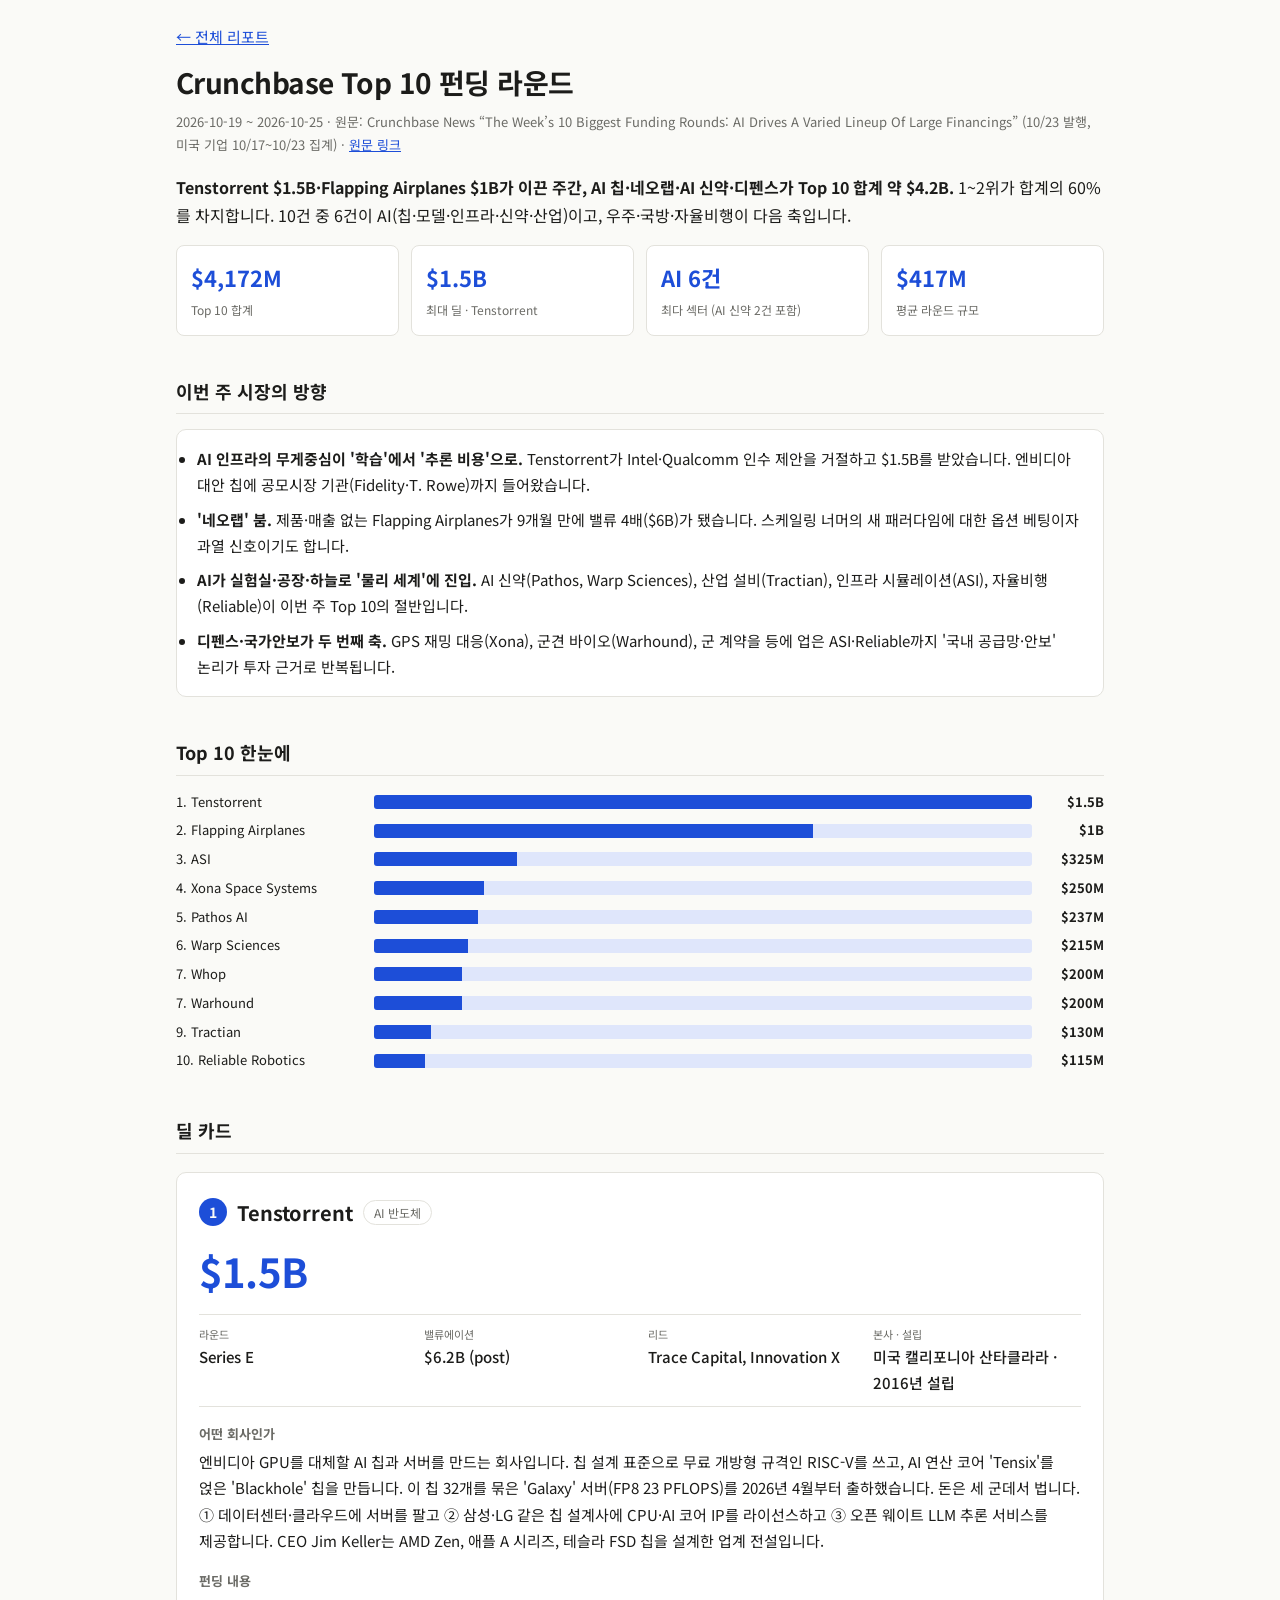
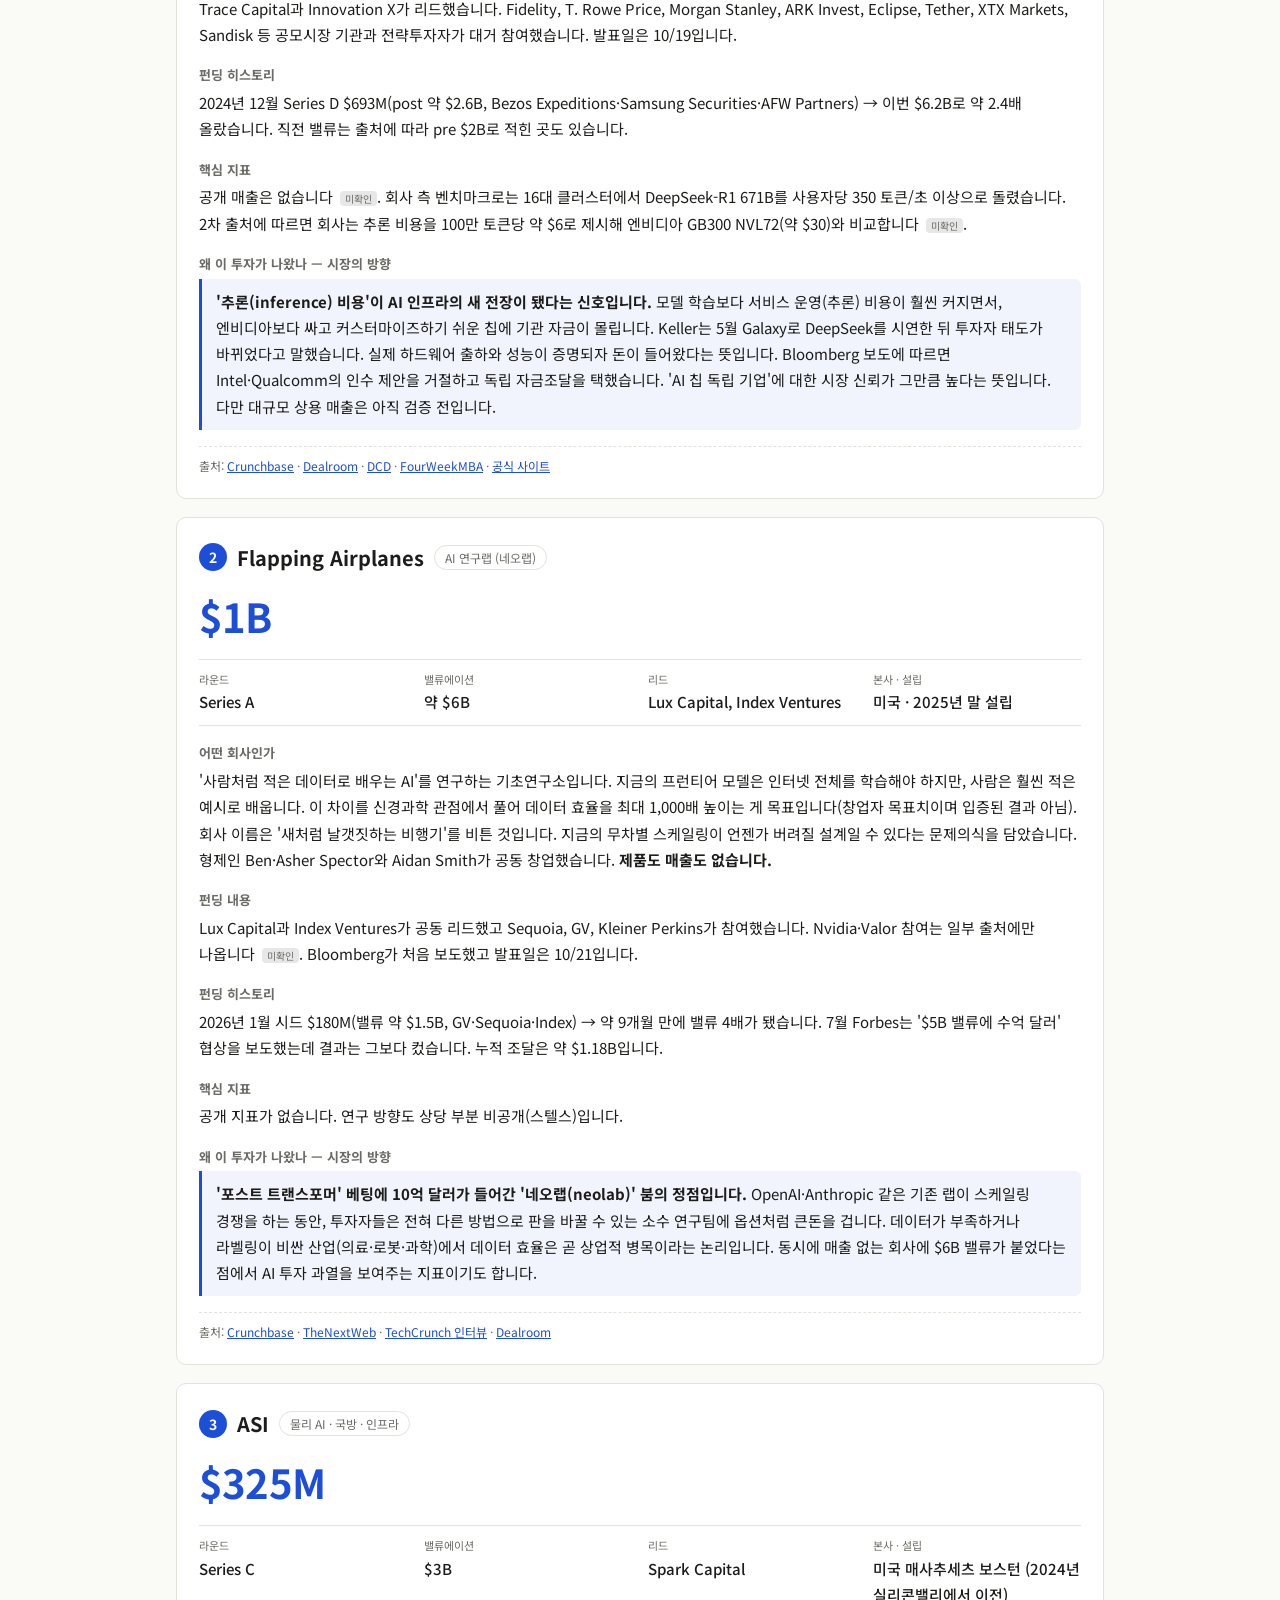
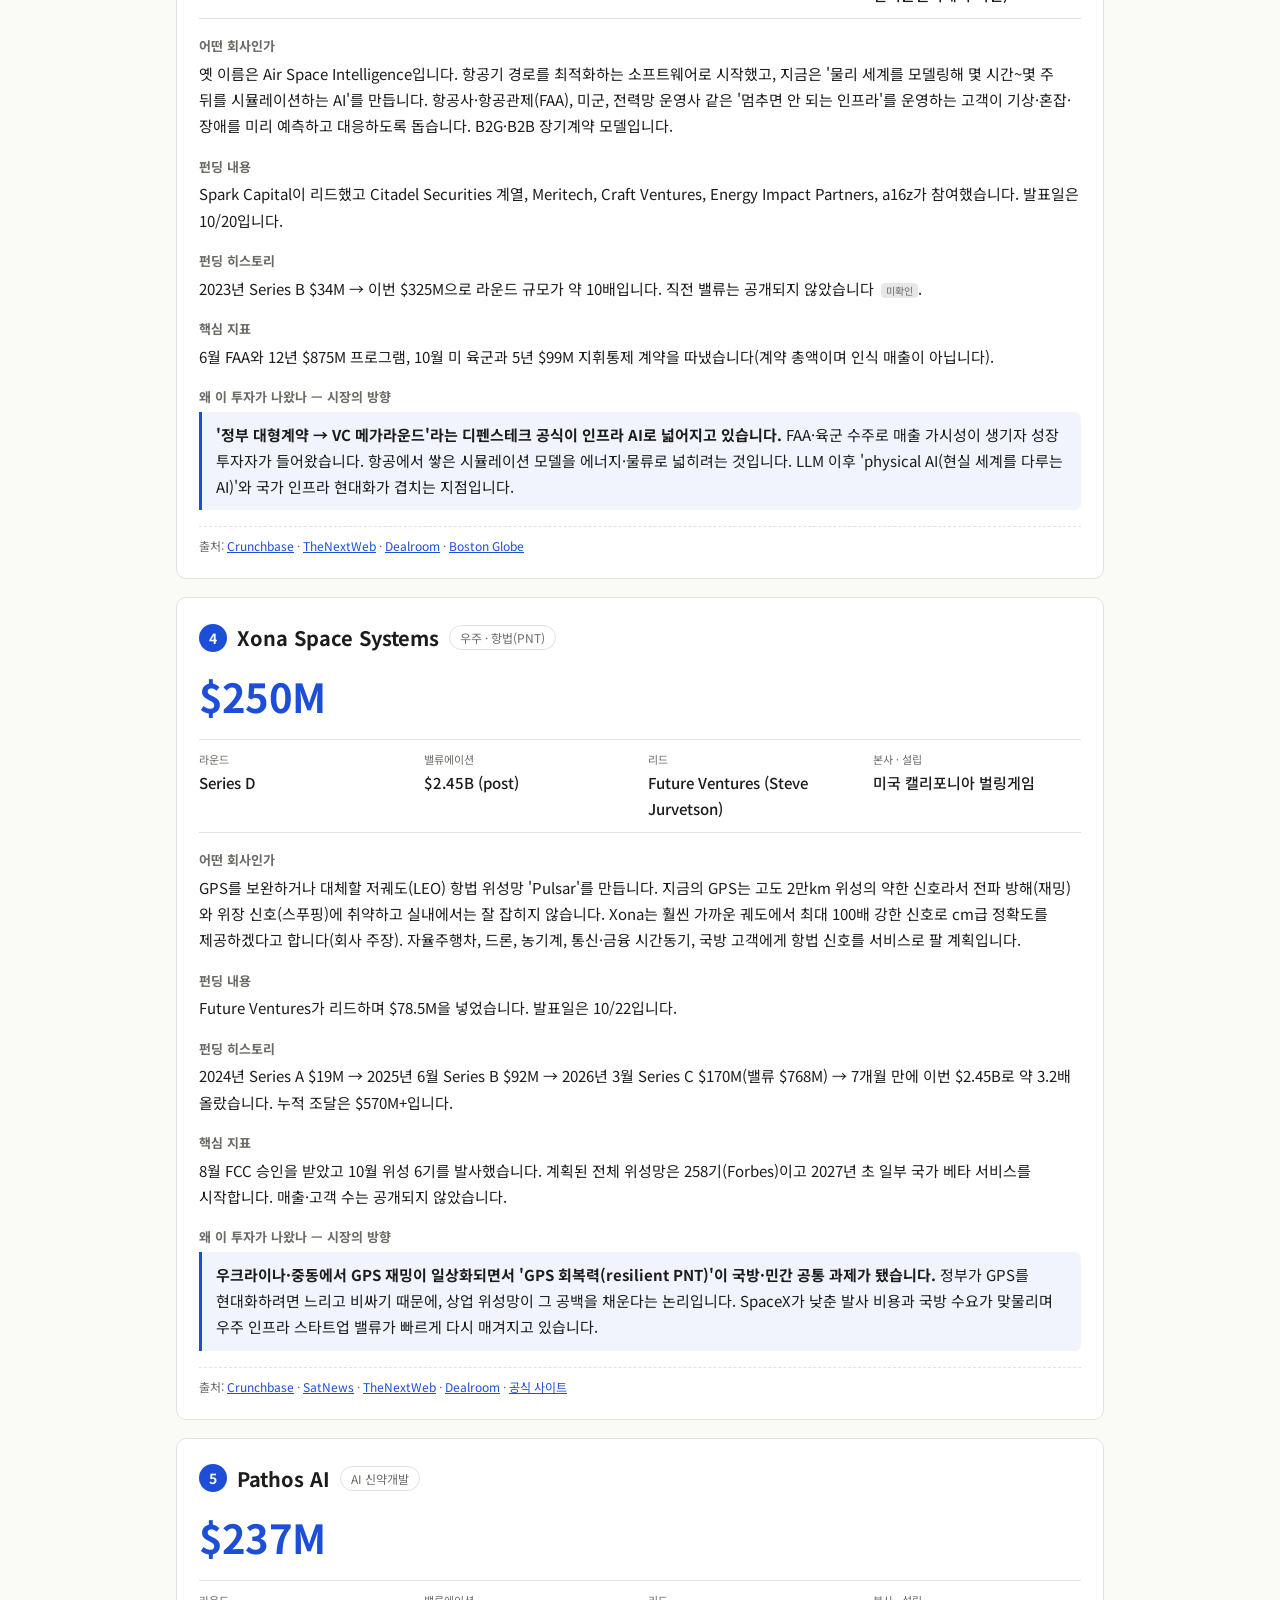
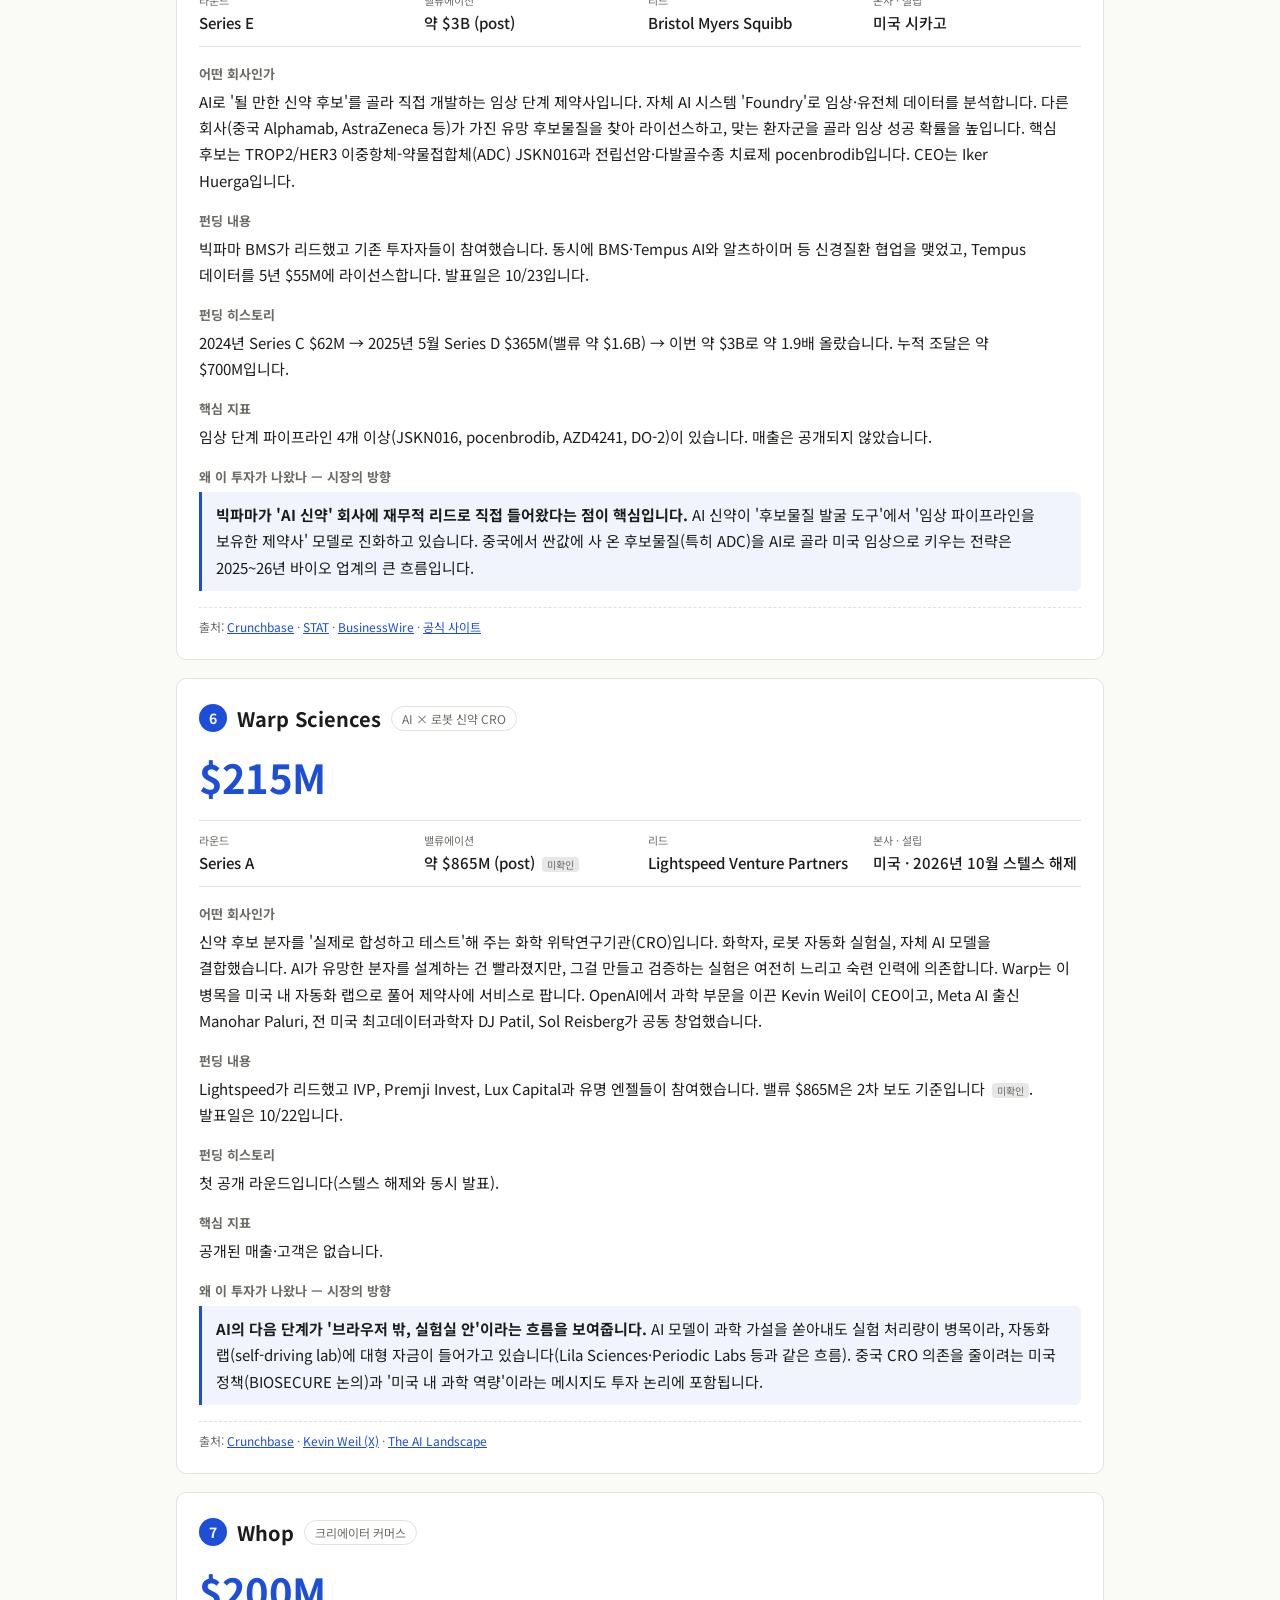
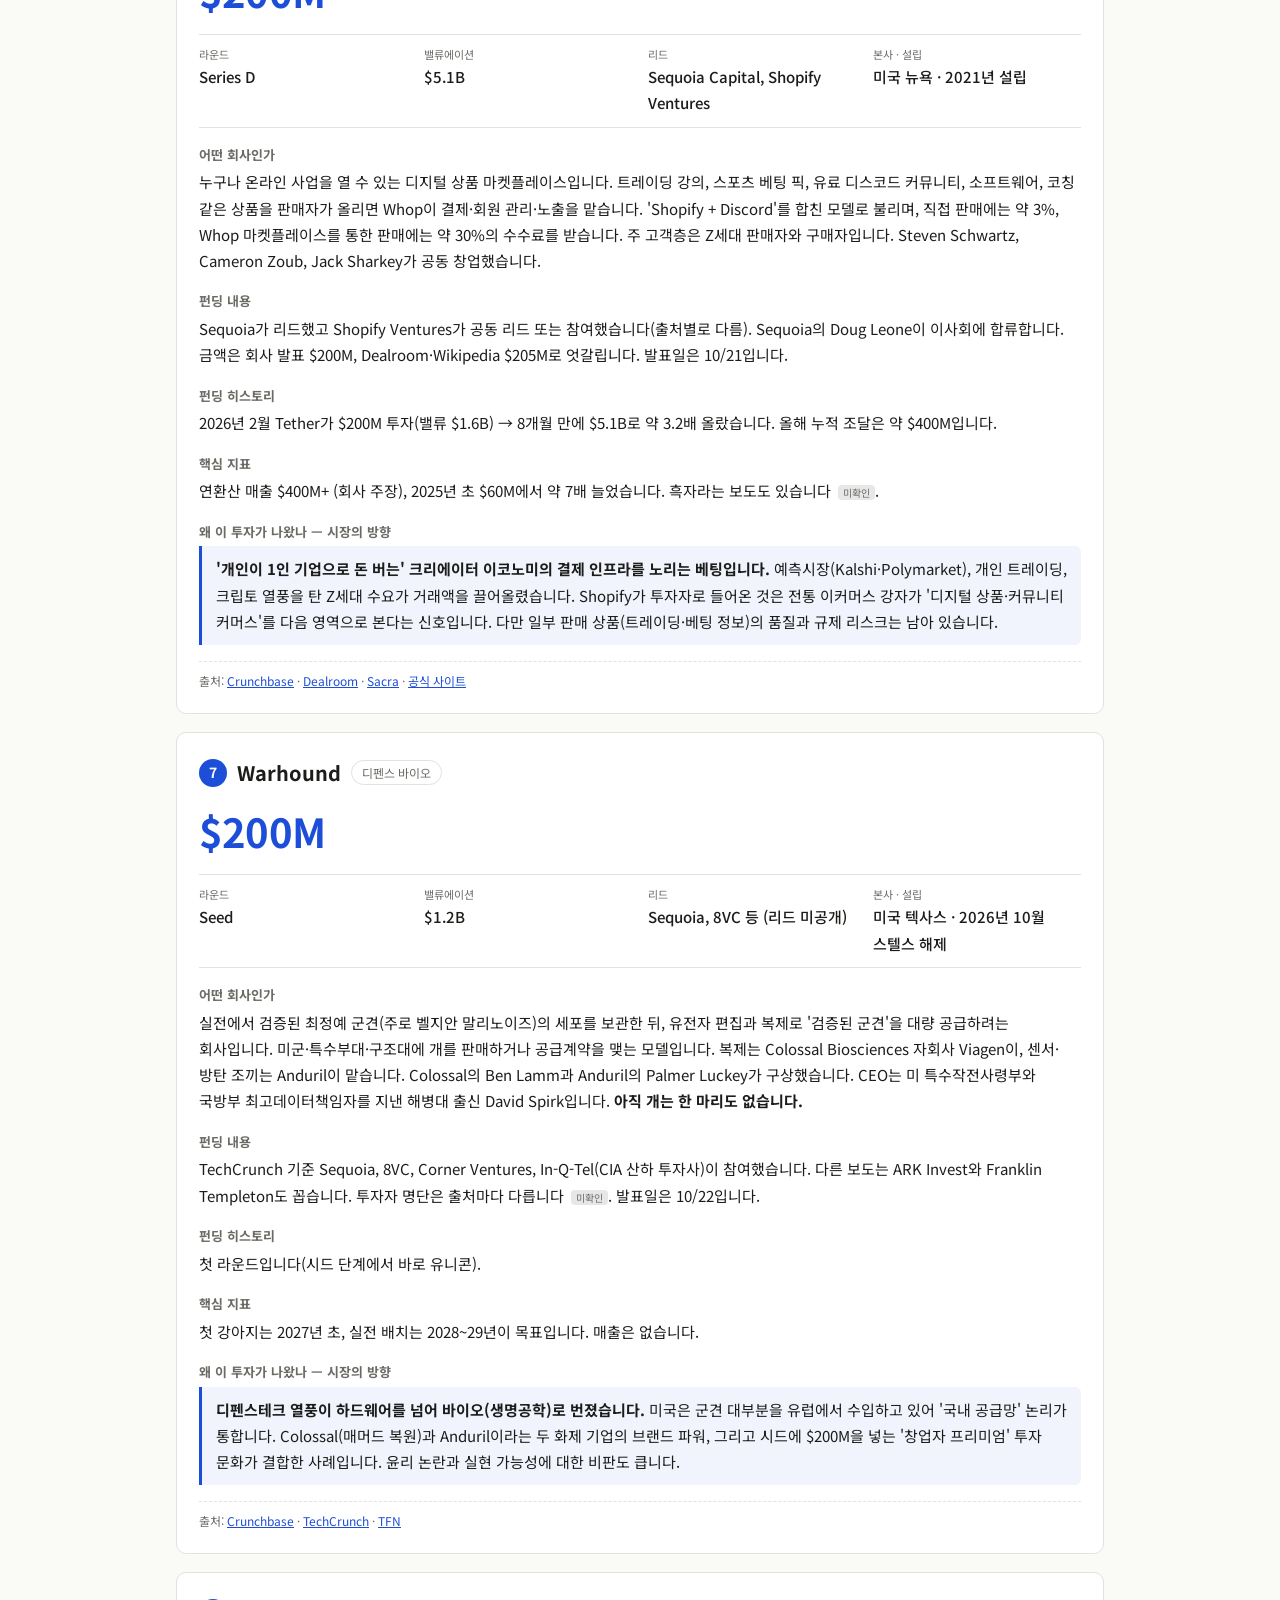
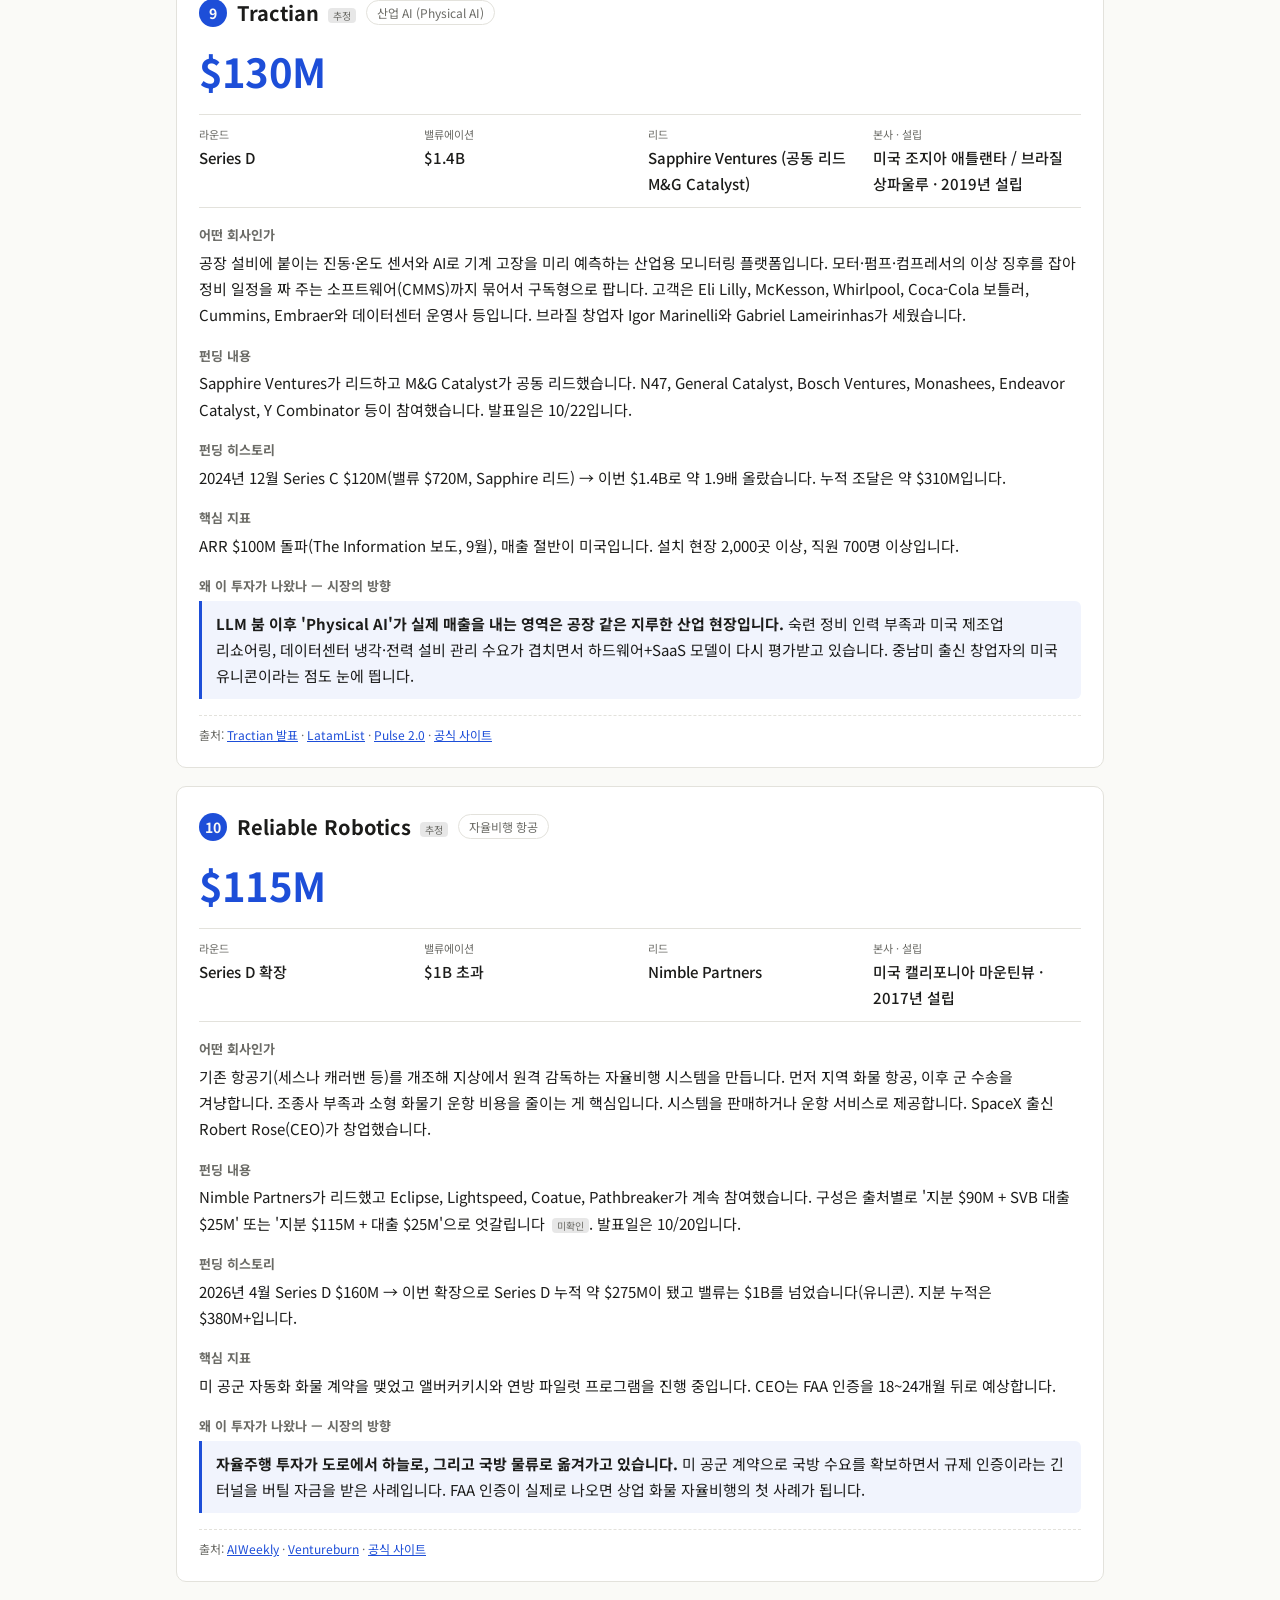
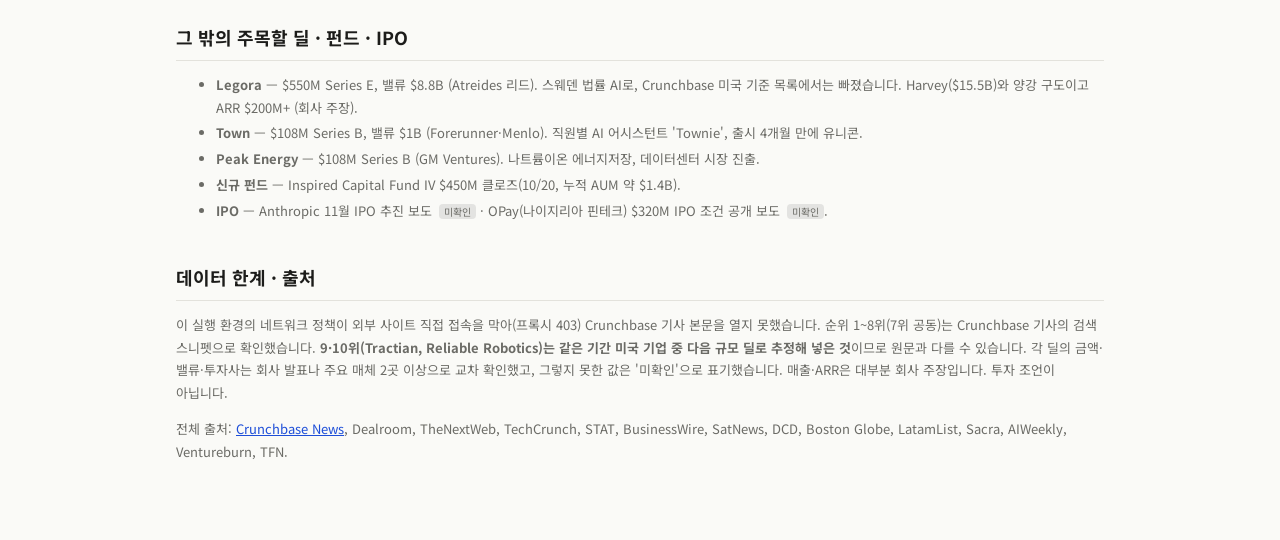
==== commit 1338b828: "report: 2026-10-19 ~ 2026-10-25 Rebuild with Crunchbase ranking from search snippets and deeper per-" ====
--- a/reports/2026-10-19.html
+++ b/reports/2026-10-19.html
@@ -1,63 +1,66 @@
 <!doctype html><html lang="ko"><head><meta charset="utf-8"><meta name="viewport" content="width=device-width,initial-scale=1"><title>Crunchbase Top 10 | 2026-10-19~2026-10-25</title>
-<link href="https://fonts.googleapis.com/css2?family=Noto+Sans+KR:wght@400;500;700&display=swap" rel="stylesheet"><style>*{box-sizing:border-box}:root{--bg:#fafaf7;--fg:#1c1c1a;--mut:#6b6b66;--ln:#e3e2dc;--card:#fff;--ac:#1d4ed8;--bar:#dfe6fb}
-@media(prefers-color-scheme:dark){:root{--bg:#121214;--fg:#ececea;--mut:#9a9a94;--ln:#2c2c30;--card:#1a1a1d;--ac:#7ea2ff;--bar:#273253}}
-body{margin:0;background:var(--bg);color:var(--fg);font:15px/1.7 'Noto Sans KR',sans-serif;font-variant-numeric:tabular-nums}
+<link href="https://fonts.googleapis.com/css2?family=Noto+Sans+KR:wght@400;500;700&display=swap" rel="stylesheet"><style>*{box-sizing:border-box}:root{--bg:#fafaf7;--fg:#1c1c1a;--mut:#6b6b66;--ln:#e3e2dc;--card:#fff;--ac:#1d4ed8;--bar:#dfe6fb;--why:#f1f4fd}
+@media(prefers-color-scheme:dark){:root{--bg:#121214;--fg:#ececea;--mut:#9a9a94;--ln:#2c2c30;--card:#1a1a1d;--ac:#7ea2ff;--bar:#273253;--why:#1e2333}}
+body{margin:0;background:var(--bg);color:var(--fg);font:15px/1.75 'Noto Sans KR',sans-serif;font-variant-numeric:tabular-nums;word-break:keep-all;overflow-wrap:anywhere}
 .w{max-width:960px;margin:0 auto;padding:24px 16px 64px}a{color:var(--ac)}h1{font-size:28px;margin:8px 0 4px;letter-spacing:-.02em}h2{font-size:18px;margin:40px 0 12px;border-bottom:1px solid var(--ln);padding-bottom:6px}
 .sub{color:var(--mut);font-size:13px}.lead{font-size:16px;margin:16px 0}
 .tiles{display:grid;grid-template-columns:repeat(auto-fit,minmax(200px,1fr));gap:12px}.tile{background:var(--card);border:1px solid var(--ln);border-radius:8px;padding:12px 14px}.tile b{display:block;font-size:22px;color:var(--ac)}.tile span{font-size:12px;color:var(--mut)}
+.trend{background:var(--card);border:1px solid var(--ln);border-radius:10px;padding:8px 20px}.trend li{margin:8px 0}
 .bar{display:grid;grid-template-columns:minmax(120px,190px) 1fr 64px;gap:8px;align-items:center;text-decoration:none;color:var(--fg);padding:3px 0;font-size:13px}.bt{background:var(--bar);height:14px;border-radius:3px;overflow:hidden;display:block}.bt i{display:block;height:100%;background:var(--ac)}.ba{text-align:right;font-weight:700}
-.card{background:var(--card);border:1px solid var(--ln);border-radius:10px;padding:20px;margin:16px 0;scroll-margin-top:12px}.ch{display:flex;gap:10px;align-items:center;flex-wrap:wrap}.ch h3{margin:0;font-size:20px}.rk{background:var(--ac);color:var(--bg);border-radius:50%;width:28px;height:28px;display:inline-flex;align-items:center;justify-content:center;font-weight:700;font-size:14px}
+.card{background:var(--card);border:1px solid var(--ln);border-radius:10px;padding:22px;margin:18px 0;scroll-margin-top:12px}.ch{display:flex;gap:10px;align-items:center;flex-wrap:wrap}.ch h3{margin:0;font-size:20px}.rk{background:var(--ac);color:var(--bg);border-radius:50%;width:28px;height:28px;display:inline-flex;align-items:center;justify-content:center;font-weight:700;font-size:14px}
 .tag{font-size:12px;border:1px solid var(--ln);border-radius:99px;padding:1px 10px;color:var(--mut)}.amt{font-size:40px;font-weight:700;color:var(--ac);margin:6px 0;letter-spacing:-.02em}
-.meta{display:grid;grid-template-columns:repeat(auto-fit,minmax(200px,1fr));gap:8px 16px;margin:8px 0 12px}.meta dt{font-size:11px;color:var(--mut)}.meta dd{margin:0;font-weight:500}
-h4{font-size:13px;color:var(--mut);margin:14px 0 2px}.card p{margin:0}.src{margin-top:14px;font-size:12px;color:var(--mut);border-top:1px dashed var(--ln);padding-top:8px;overflow-wrap:anywhere}
-.u{font-size:10px;background:#8883;color:var(--mut);border-radius:4px;padding:0 5px;margin-left:3px;font-weight:400;white-space:nowrap}.small{font-size:13px;color:var(--mut)}.small li{margin:3px 0}
-@media(max-width:600px){.bar{grid-template-columns:1fr 56px}.bt{grid-column:1/-1;order:3}.amt{font-size:34px}}</style></head><body><div class="w">
-<a href="../index.html">← 전체 리포트</a><h1>Crunchbase Top 10 펀딩 라운드</h1><div class="sub">2026-10-19 ~ 2026-10-25 · 원문: Crunchbase News “The Week’s 10 Biggest Funding Rounds: AI Drives A Varied Lineup Of Large Financings” (10/23 발행으로 추정) · <a href="https://news.crunchbase.com/venture/biggest-funding-rounds-ai-defense-biotech-robotics-tenstorrent/">원문 링크</a></div>
-<p class="lead"><b>Tenstorrent $1.5B·Flapping Airplanes $1B 등 AI 딜이 상위를 차지, 재구성 Top 10 합계 약 $4.4B.</b> 1~2위(Tenstorrent, Flapping Airplanes)가 합계의 57%입니다. 10건 중 6건이 AI(칩·모델·앱·인프라·산업)이고, 우주·국방·자율비행이 그다음입니다. ※ 원문 직접 확인 불가, 검색 기반 재구성입니다. 순위·구성이 원문과 다를 수 있습니다.</p>
-<div class="tiles"><div class="tile"><b>$4,378M</b><span>Top 10 합계</span></div><div class="tile"><b>$1.5B</b><span>최대 딜 · Tenstorrent</span></div><div class="tile"><b>AI (6건)</b><span>최다 섹터</span></div><div class="tile"><b>$438M</b><span>평균 라운드 규모</span></div></div>
-<h2>Top 10 한눈에</h2><a class="bar" href="#d1"><span class="bn">1. Tenstorrent</span><span class="bt"><i style="width:100.0%"></i></span><span class="ba">$1.50B</span></a><a class="bar" href="#d2"><span class="bn">2. Flapping Airplanes</span><span class="bt"><i style="width:66.7%"></i></span><span class="ba">$1B</span></a><a class="bar" href="#d3"><span class="bn">3. Legora</span><span class="bt"><i style="width:36.7%"></i></span><span class="ba">$550M</span></a><a class="bar" href="#d4"><span class="bn">4. ASI</span><span class="bt"><i style="width:21.7%"></i></span><span class="ba">$325M</span></a><a class="bar" href="#d5"><span class="bn">5. Xona Space Systems</span><span class="bt"><i style="width:16.7%"></i></span><span class="ba">$250M</span></a><a class="bar" href="#d6"><span class="bn">6. Whop</span><span class="bt"><i style="width:13.3%"></i></span><span class="ba">$200M</span></a><a class="bar" href="#d7"><span class="bn">7. Warhound</span><span class="bt"><i style="width:13.3%"></i></span><span class="ba">$200M</span></a><a class="bar" href="#d8"><span class="bn">8. Tractian</span><span class="bt"><i style="width:8.7%"></i></span><span class="ba">$130M</span></a><a class="bar" href="#d9"><span class="bn">9. Reliable Robotics</span><span class="bt"><i style="width:7.7%"></i></span><span class="ba">$115M</span></a><a class="bar" href="#d10"><span class="bn">10. Town</span><span class="bt"><i style="width:7.2%"></i></span><span class="ba">$108M</span></a>
+.meta{display:grid;grid-template-columns:repeat(auto-fit,minmax(200px,1fr));gap:8px 16px;margin:8px 0 12px;padding:10px 0;border-top:1px solid var(--ln);border-bottom:1px solid var(--ln)}.meta dt{font-size:11px;color:var(--mut)}.meta dd{margin:0;font-weight:500}
+h4{font-size:13px;color:var(--mut);margin:16px 0 3px}.card p{margin:0}.why{background:var(--why);border-left:3px solid var(--ac);padding:10px 14px;border-radius:0 6px 6px 0}
+.src{margin-top:16px;font-size:12px;color:var(--mut);border-top:1px dashed var(--ln);padding-top:8px}
+.u{font-size:10px;background:#8883;color:var(--mut);border-radius:4px;padding:0 5px;margin-left:3px;font-weight:400;white-space:nowrap;vertical-align:middle}.small{font-size:13px;color:var(--mut)}.small li{margin:3px 0}
+@media(max-width:600px){.bar{grid-template-columns:1fr 56px}.bt{grid-column:1/-1;order:3}.amt{font-size:34px}.card{padding:16px}}</style></head><body><div class="w">
+<a href="../index.html">← 전체 리포트</a><h1>Crunchbase Top 10 펀딩 라운드</h1><div class="sub">2026-10-19 ~ 2026-10-25 · 원문: Crunchbase News “The Week’s 10 Biggest Funding Rounds: AI Drives A Varied Lineup Of Large Financings” (10/23 발행, 미국 기업 10/17~10/23 집계) · <a href="https://news.crunchbase.com/venture/biggest-funding-rounds-ai-defense-biotech-robotics-tenstorrent/">원문 링크</a></div>
+<p class="lead"><b>Tenstorrent $1.5B·Flapping Airplanes $1B가 이끈 주간, AI 칩·네오랩·AI 신약·디펜스가 Top 10 합계 약 $4.2B.</b> 1~2위가 합계의 60%를 차지합니다. 10건 중 6건이 AI(칩·모델·인프라·신약·산업)이고, 우주·국방·자율비행이 다음 축입니다.</p>
+<div class="tiles"><div class="tile"><b>$4,172M</b><span>Top 10 합계</span></div><div class="tile"><b>$1.5B</b><span>최대 딜 · Tenstorrent</span></div><div class="tile"><b>AI 6건</b><span>최다 섹터 (AI 신약 2건 포함)</span></div><div class="tile"><b>$417M</b><span>평균 라운드 규모</span></div></div>
+<h2>이번 주 시장의 방향</h2><ul class="trend"><li><b>AI 인프라의 무게중심이 '학습'에서 '추론 비용'으로.</b> Tenstorrent가 Intel·Qualcomm 인수 제안을 거절하고 $1.5B를 받았습니다. 엔비디아 대안 칩에 공모시장 기관(Fidelity·T. Rowe)까지 들어왔습니다.</li><li><b>'네오랩' 붐.</b> 제품·매출 없는 Flapping Airplanes가 9개월 만에 밸류 4배($6B)가 됐습니다. 스케일링 너머의 새 패러다임에 대한 옵션 베팅이자 과열 신호이기도 합니다.</li><li><b>AI가 실험실·공장·하늘로 '물리 세계'에 진입.</b> AI 신약(Pathos, Warp Sciences), 산업 설비(Tractian), 인프라 시뮬레이션(ASI), 자율비행(Reliable)이 이번 주 Top 10의 절반입니다.</li><li><b>디펜스·국가안보가 두 번째 축.</b> GPS 재밍 대응(Xona), 군견 바이오(Warhound), 군 계약을 등에 업은 ASI·Reliable까지 '국내 공급망·안보' 논리가 투자 근거로 반복됩니다.</li></ul>
+<h2>Top 10 한눈에</h2><a class="bar" href="#d1"><span class="bn">1. Tenstorrent</span><span class="bt"><i style="width:100.0%"></i></span><span class="ba">$1.5B</span></a><a class="bar" href="#d2"><span class="bn">2. Flapping Airplanes</span><span class="bt"><i style="width:66.7%"></i></span><span class="ba">$1B</span></a><a class="bar" href="#d3"><span class="bn">3. ASI</span><span class="bt"><i style="width:21.7%"></i></span><span class="ba">$325M</span></a><a class="bar" href="#d4"><span class="bn">4. Xona Space Systems</span><span class="bt"><i style="width:16.7%"></i></span><span class="ba">$250M</span></a><a class="bar" href="#d5"><span class="bn">5. Pathos AI</span><span class="bt"><i style="width:15.8%"></i></span><span class="ba">$237M</span></a><a class="bar" href="#d6"><span class="bn">6. Warp Sciences</span><span class="bt"><i style="width:14.3%"></i></span><span class="ba">$215M</span></a><a class="bar" href="#d7"><span class="bn">7. Whop</span><span class="bt"><i style="width:13.3%"></i></span><span class="ba">$200M</span></a><a class="bar" href="#d8"><span class="bn">7. Warhound</span><span class="bt"><i style="width:13.3%"></i></span><span class="ba">$200M</span></a><a class="bar" href="#d9"><span class="bn">9. Tractian</span><span class="bt"><i style="width:8.7%"></i></span><span class="ba">$130M</span></a><a class="bar" href="#d10"><span class="bn">10. Reliable Robotics</span><span class="bt"><i style="width:7.7%"></i></span><span class="ba">$115M</span></a>
 <h2>딜 카드</h2><article class="card" id="d1"><div class="ch"><span class="rk">1</span><h3>Tenstorrent</h3><span class="tag">AI 반도체</span></div>
-<div class="amt">$1.50B</div>
-<dl class="meta"><div><dt>라운드</dt><dd>Series E</dd></div><div><dt>밸류에이션</dt><dd>$6.2B (post)</dd></div><div><dt>리드</dt><dd>Trace Capital, Innovation X</dd></div><div><dt>소재지</dt><dd>미국 캘리포니아 산타클라라</dd></div></dl>
-<h4>어떤 회사인가</h4><p>RISC-V 기반 AI 프로세서와 Galaxy 서버를 설계·판매하는 팹리스 회사입니다. 데이터센터와 엔터프라이즈 고객에게 엔비디아 대안 AI 컴퓨팅을 제공합니다. CEO는 AMD·애플·테슬라 출신 칩 설계자 Jim Keller입니다.</p><h4>펀딩 히스토리</h4><p>2024년 12월 Series D $693M(밸류 약 $2.6B+, Bezos Expeditions·Samsung Securities·AFW Partners 참여) → 이번 밸류 약 2배.</p><h4>핵심 지표</h4><p>매출·고객 수는 검색 결과에서 확인하지 못했습니다. <span class="u">미확인</span> 참여: Fidelity, ARK, Morgan Stanley, T. Rowe Price, Tether 등.</p><h4>왜 주목할만한가</h4><p>Bloomberg 보도에 따르면 Intel·Qualcomm의 인수 제안(약 $5B 이상 추정)을 거절하고 독립 자금조달을 택했습니다. 양산과 글로벌 확장에 쓸 계획입니다.</p>
-<div class="src">출처: <a href="https://dealroom.co/news/163940-tenstorrent-raises-1-5b-series-e-doubling-valuation-to-6-2b/">Dealroom</a> · <a href="https://datacenterdynamics.com/en/news/ai-chip-startup-tenstorrent-raises-15bn-at-62bn-valuation">DCD</a> · <a href="https://tenstorrent.com">공식 사이트</a></div></article><article class="card" id="d2"><div class="ch"><span class="rk">2</span><h3>Flapping Airplanes</h3><span class="tag">AI 연구랩</span></div>
+<div class="amt">$1.5B</div>
+<dl class="meta"><div><dt>라운드</dt><dd>Series E</dd></div><div><dt>밸류에이션</dt><dd>$6.2B (post)</dd></div><div><dt>리드</dt><dd>Trace Capital, Innovation X</dd></div><div><dt>본사 · 설립</dt><dd>미국 캘리포니아 산타클라라 · 2016년 설립</dd></div></dl>
+<h4>어떤 회사인가</h4><p>엔비디아 GPU를 대체할 AI 칩과 서버를 만드는 회사입니다. 칩 설계 표준으로 무료 개방형 규격인 RISC-V를 쓰고, AI 연산 코어 'Tensix'를 얹은 'Blackhole' 칩을 만듭니다. 이 칩 32개를 묶은 'Galaxy' 서버(FP8 23 PFLOPS)를 2026년 4월부터 출하했습니다. 돈은 세 군데서 법니다. ① 데이터센터·클라우드에 서버를 팔고 ② 삼성·LG 같은 칩 설계사에 CPU·AI 코어 IP를 라이선스하고 ③ 오픈 웨이트 LLM 추론 서비스를 제공합니다. CEO Jim Keller는 AMD Zen, 애플 A 시리즈, 테슬라 FSD 칩을 설계한 업계 전설입니다.</p><h4>펀딩 내용</h4><p>Trace Capital과 Innovation X가 리드했습니다. Fidelity, T. Rowe Price, Morgan Stanley, ARK Invest, Eclipse, Tether, XTX Markets, Sandisk 등 공모시장 기관과 전략투자자가 대거 참여했습니다. 발표일은 10/19입니다.</p><h4>펀딩 히스토리</h4><p>2024년 12월 Series D $693M(post 약 $2.6B, Bezos Expeditions·Samsung Securities·AFW Partners) → 이번 $6.2B로 약 2.4배 올랐습니다. 직전 밸류는 출처에 따라 pre $2B로 적힌 곳도 있습니다.</p><h4>핵심 지표</h4><p>공개 매출은 없습니다 <span class="u">미확인</span>. 회사 측 벤치마크로는 16대 클러스터에서 DeepSeek-R1 671B를 사용자당 350 토큰/초 이상으로 돌렸습니다. 2차 출처에 따르면 회사는 추론 비용을 100만 토큰당 약 $6로 제시해 엔비디아 GB300 NVL72(약 $30)와 비교합니다 <span class="u">미확인</span>.</p><h4>왜 이 투자가 나왔나 — 시장의 방향</h4><p class="why"><b>'추론(inference) 비용'이 AI 인프라의 새 전장이 됐다는 신호입니다.</b> 모델 학습보다 서비스 운영(추론) 비용이 훨씬 커지면서, 엔비디아보다 싸고 커스터마이즈하기 쉬운 칩에 기관 자금이 몰립니다. Keller는 5월 Galaxy로 DeepSeek를 시연한 뒤 투자자 태도가 바뀌었다고 말했습니다. 실제 하드웨어 출하와 성능이 증명되자 돈이 들어왔다는 뜻입니다. Bloomberg 보도에 따르면 Intel·Qualcomm의 인수 제안을 거절하고 독립 자금조달을 택했습니다. 'AI 칩 독립 기업'에 대한 시장 신뢰가 그만큼 높다는 뜻입니다. 다만 대규모 상용 매출은 아직 검증 전입니다.</p>
+<div class="src">출처: <a href="https://news.crunchbase.com/venture/biggest-funding-rounds-ai-defense-biotech-robotics-tenstorrent/">Crunchbase</a> · <a href="https://dealroom.co/news/163940-tenstorrent-raises-1-5b-series-e-doubling-valuation-to-6-2b/">Dealroom</a> · <a href="https://datacenterdynamics.com/en/news/ai-chip-startup-tenstorrent-raises-15bn-at-62bn-valuation">DCD</a> · <a href="https://fourweekmba.com/ai-nvidia-rival-tenstorrent-raises-1-5b-at-a-6-2b-valuation/">FourWeekMBA</a> · <a href="https://tenstorrent.com">공식 사이트</a></div></article><article class="card" id="d2"><div class="ch"><span class="rk">2</span><h3>Flapping Airplanes</h3><span class="tag">AI 연구랩 (네오랩)</span></div>
 <div class="amt">$1B</div>
-<dl class="meta"><div><dt>라운드</dt><dd>Series A</dd></div><div><dt>밸류에이션</dt><dd>약 $6B</dd></div><div><dt>리드</dt><dd>Index Ventures, Lux Capital</dd></div><div><dt>소재지</dt><dd>미국</dd></div></dl>
-<h4>어떤 회사인가</h4><p>더 적은 데이터와 연산으로 프런티어 모델을 학습시키는 방법을 연구하는 AI 랩입니다. 아직 제품도 매출도 없습니다. 창업자는 Asher Spector, Ben Spector, Aidan Smith이고 2025년 말 설립됐습니다.</p><h4>펀딩 히스토리</h4><p>2026년 1월 시드 $180M(밸류 약 $1.5B) → 약 9개월 만에 밸류 4배. 7월에 $5B 밸류 협상 보도가 있었습니다.</p><h4>핵심 지표</h4><p>제품·매출 없음. 참여: Sequoia, GV, Kleiner Perkins. Nvidia·Valor 참여는 일부 출처만 언급해 <span class="u">미확인</span>.</p><h4>왜 주목할만한가</h4><p>제품 없는 팀이 10억 달러를 받은 점이 이번 주 가장 두드러집니다. 라운드 명칭(Series A)은 출처마다 달라 일부는 초기 라운드로만 표기합니다.</p>
-<div class="src">출처: <a href="https://thenextweb.com/news/flapping-airplanes-1b-6b-valuation">TheNextWeb</a> · <a href="https://dealroom.co/news/164826-flapping-airplanes-raises-1b-for-ai-research-hitting-6b-valuation/">Dealroom</a></div></article><article class="card" id="d3"><div class="ch"><span class="rk">3</span><h3>Legora</h3><span class="tag">AI 앱(리걸)</span></div>
-<div class="amt">$550M</div>
-<dl class="meta"><div><dt>라운드</dt><dd>Series E</dd></div><div><dt>밸류에이션</dt><dd>$8.8B (post)</dd></div><div><dt>리드</dt><dd>Atreides Management</dd></div><div><dt>소재지</dt><dd>스웨덴 스톡홀름 / 미국 뉴욕</dd></div></dl>
-<h4>어떤 회사인가</h4><p>변호사와 로펌을 위한 법률 AI 플랫폼으로, 계약 검토·리서치·문서 작성에 AI 에이전트를 씁니다. 공동창업자 겸 CEO는 Max Junestrand입니다.</p><h4>펀딩 히스토리</h4><p>직전 Series D 때 밸류 $5.6B(약 6~7개월 전, 금액은 출처별로 $550M/$600M로 엇갈림). 이번에 $8.8B로 약 57% 상승.</p><h4>핵심 지표</h4><p>ARR $200M+ (회사 주장, 18개월 미만에 $1M→$100M, 이후 6개월 미만에 +$100M). 신규 투자자: Baron, Capital Group, Fidelity, Glade Brook, J.P. Morgan.</p><h4>왜 주목할만한가</h4><p>유럽 AI 앱 기업이 미국 대형 기관투자자를 끌어들인 사례입니다. 수직 AI 앱의 매출 성장 속도를 보여줍니다.</p>
-<div class="src">출처: <a href="https://legora.com/newsroom/legora-raises-550-million-series-e-at-8.8-billion-valuation-to-accelerate-growth">Legora 보도자료</a> · <a href="https://tech.eu/2026/10/21/legoras-valuation-leaps-to-88bn-as-raises-550m/">Tech.eu</a> · <a href="https://legora.com">공식 사이트</a></div></article><article class="card" id="d4"><div class="ch"><span class="rk">4</span><h3>ASI</h3><span class="tag">AI 인프라·국방</span></div>
+<dl class="meta"><div><dt>라운드</dt><dd>Series A</dd></div><div><dt>밸류에이션</dt><dd>약 $6B</dd></div><div><dt>리드</dt><dd>Lux Capital, Index Ventures</dd></div><div><dt>본사 · 설립</dt><dd>미국 · 2025년 말 설립</dd></div></dl>
+<h4>어떤 회사인가</h4><p>'사람처럼 적은 데이터로 배우는 AI'를 연구하는 기초연구소입니다. 지금의 프런티어 모델은 인터넷 전체를 학습해야 하지만, 사람은 훨씬 적은 예시로 배웁니다. 이 차이를 신경과학 관점에서 풀어 데이터 효율을 최대 1,000배 높이는 게 목표입니다(창업자 목표치이며 입증된 결과 아님). 회사 이름은 '새처럼 날갯짓하는 비행기'를 비튼 것입니다. 지금의 무차별 스케일링이 언젠가 버려질 설계일 수 있다는 문제의식을 담았습니다. 형제인 Ben·Asher Spector와 Aidan Smith가 공동 창업했습니다. <b>제품도 매출도 없습니다.</b></p><h4>펀딩 내용</h4><p>Lux Capital과 Index Ventures가 공동 리드했고 Sequoia, GV, Kleiner Perkins가 참여했습니다. Nvidia·Valor 참여는 일부 출처에만 나옵니다 <span class="u">미확인</span>. Bloomberg가 처음 보도했고 발표일은 10/21입니다.</p><h4>펀딩 히스토리</h4><p>2026년 1월 시드 $180M(밸류 약 $1.5B, GV·Sequoia·Index) → 약 9개월 만에 밸류 4배가 됐습니다. 7월 Forbes는 '$5B 밸류에 수억 달러' 협상을 보도했는데 결과는 그보다 컸습니다. 누적 조달은 약 $1.18B입니다.</p><h4>핵심 지표</h4><p>공개 지표가 없습니다. 연구 방향도 상당 부분 비공개(스텔스)입니다.</p><h4>왜 이 투자가 나왔나 — 시장의 방향</h4><p class="why"><b>'포스트 트랜스포머' 베팅에 10억 달러가 들어간 '네오랩(neolab)' 붐의 정점입니다.</b> OpenAI·Anthropic 같은 기존 랩이 스케일링 경쟁을 하는 동안, 투자자들은 전혀 다른 방법으로 판을 바꿀 수 있는 소수 연구팀에 옵션처럼 큰돈을 겁니다. 데이터가 부족하거나 라벨링이 비싼 산업(의료·로봇·과학)에서 데이터 효율은 곧 상업적 병목이라는 논리입니다. 동시에 매출 없는 회사에 $6B 밸류가 붙었다는 점에서 AI 투자 과열을 보여주는 지표이기도 합니다.</p>
+<div class="src">출처: <a href="https://news.crunchbase.com/venture/biggest-funding-rounds-ai-defense-biotech-robotics-tenstorrent/">Crunchbase</a> · <a href="https://thenextweb.com/news/flapping-airplanes-1b-6b-valuation">TheNextWeb</a> · <a href="https://techcrunch.com/2026/02/16/flapping-airplanes-on-the-future-of-ai-we-want-to-try-really-radically-different-things/">TechCrunch 인터뷰</a> · <a href="https://dealroom.co/news/164826-flapping-airplanes-raises-1b-for-ai-research-hitting-6b-valuation/">Dealroom</a></div></article><article class="card" id="d3"><div class="ch"><span class="rk">3</span><h3>ASI</h3><span class="tag">물리 AI · 국방 · 인프라</span></div>
 <div class="amt">$325M</div>
-<dl class="meta"><div><dt>라운드</dt><dd>Series C</dd></div><div><dt>밸류에이션</dt><dd>$3B</dd></div><div><dt>리드</dt><dd>Spark Capital</dd></div><div><dt>소재지</dt><dd>미국 보스턴</dd></div></dl>
-<h4>어떤 회사인가</h4><p>구 Air Space Intelligence. 물리 세계를 모델링해 미래 상황을 시뮬레이션하는 AI 모델을 만들며 항공, 국방, 에너지 고객에게 공급합니다.</p><h4>펀딩 히스토리</h4><p>2023년 Series B $34M. 이번 $325M은 그 약 10배입니다. 참여: Citadel Securities, Meritech, Craft, Energy Impact Partners, a16z.</p><h4>핵심 지표</h4><p>FAA 12년 $875M 프로그램(6월), 미 육군 5년 $99M 계약(10월) 수주. 계약 총액이며 인식 매출이 아닙니다.</p><h4>왜 주목할만한가</h4><p>항공관제에서 전력망 등 인프라로 확장하며 에너지·물류·국방 배치와 연구인력에 자금을 씁니다.</p>
-<div class="src">출처: <a href="https://dealroom.co/news/164398-air-traffic-ai-startup-asi-raises-325m-at-3b-valuation/">Dealroom</a> · <a href="https://thenextweb.com/news/asi-325m-series-c-3bn-valuation-air-space-intelligence">TheNextWeb</a></div></article><article class="card" id="d5"><div class="ch"><span class="rk">5</span><h3>Xona Space Systems</h3><span class="tag">우주·국방</span></div>
+<dl class="meta"><div><dt>라운드</dt><dd>Series C</dd></div><div><dt>밸류에이션</dt><dd>$3B</dd></div><div><dt>리드</dt><dd>Spark Capital</dd></div><div><dt>본사 · 설립</dt><dd>미국 매사추세츠 보스턴 (2024년 실리콘밸리에서 이전)</dd></div></dl>
+<h4>어떤 회사인가</h4><p>옛 이름은 Air Space Intelligence입니다. 항공기 경로를 최적화하는 소프트웨어로 시작했고, 지금은 '물리 세계를 모델링해 몇 시간~몇 주 뒤를 시뮬레이션하는 AI'를 만듭니다. 항공사·항공관제(FAA), 미군, 전력망 운영사 같은 '멈추면 안 되는 인프라'를 운영하는 고객이 기상·혼잡·장애를 미리 예측하고 대응하도록 돕습니다. B2G·B2B 장기계약 모델입니다.</p><h4>펀딩 내용</h4><p>Spark Capital이 리드했고 Citadel Securities 계열, Meritech, Craft Ventures, Energy Impact Partners, a16z가 참여했습니다. 발표일은 10/20입니다.</p><h4>펀딩 히스토리</h4><p>2023년 Series B $34M → 이번 $325M으로 라운드 규모가 약 10배입니다. 직전 밸류는 공개되지 않았습니다 <span class="u">미확인</span>.</p><h4>핵심 지표</h4><p>6월 FAA와 12년 $875M 프로그램, 10월 미 육군과 5년 $99M 지휘통제 계약을 따냈습니다(계약 총액이며 인식 매출이 아닙니다).</p><h4>왜 이 투자가 나왔나 — 시장의 방향</h4><p class="why"><b>'정부 대형계약 → VC 메가라운드'라는 디펜스테크 공식이 인프라 AI로 넓어지고 있습니다.</b> FAA·육군 수주로 매출 가시성이 생기자 성장 투자자가 들어왔습니다. 항공에서 쌓은 시뮬레이션 모델을 에너지·물류로 넓히려는 것입니다. LLM 이후 'physical AI(현실 세계를 다루는 AI)'와 국가 인프라 현대화가 겹치는 지점입니다.</p>
+<div class="src">출처: <a href="https://news.crunchbase.com/venture/biggest-funding-rounds-ai-defense-biotech-robotics-tenstorrent/">Crunchbase</a> · <a href="https://thenextweb.com/news/asi-325m-series-c-3bn-valuation-air-space-intelligence">TheNextWeb</a> · <a href="https://dealroom.co/news/164398-air-traffic-ai-startup-asi-raises-325m-at-3b-valuation/">Dealroom</a> · <a href="https://www.bostonglobe.com/2026/10/20/business/asi-unicorn-ai-funding-transportation/">Boston Globe</a></div></article><article class="card" id="d4"><div class="ch"><span class="rk">4</span><h3>Xona Space Systems</h3><span class="tag">우주 · 항법(PNT)</span></div>
 <div class="amt">$250M</div>
-<dl class="meta"><div><dt>라운드</dt><dd>Series D <span class="u">미확인</span></dd></div><div><dt>밸류에이션</dt><dd>약 $2.4B <span class="u">미확인</span></dd></div><div><dt>리드</dt><dd>Future Ventures <span class="u">미확인</span></dd></div><div><dt>소재지</dt><dd>미국 캘리포니아</dd></div></dl>
-<h4>어떤 회사인가</h4><p>저궤도(LEO) 위성 군집 'Pulsar'로 GPS를 보완·대체할 고정밀 항법·측위 서비스를 만들고 있습니다.</p><h4>펀딩 히스토리</h4><p>2024년 Series A $19M, 2025년 6월 Series B $92M. 별도 보도에는 2026년 3월 Series C $170M(밸류 $768M)이 있으나 단일 출처입니다.</p><h4>핵심 지표</h4><p>첫 위성 Pulsar-0 발사 완료. 상업망은 2027년 가동 예정.</p><h4>왜 주목할만한가</h4><p>이번 라운드 $250M·밸류는 집계 사이트 1곳 기준이고 직접 검증하지 못했습니다. 금액과 라운드 모두 신뢰도가 낮습니다.</p>
-<div class="src">출처: <a href="https://www.satellitetoday.com/finance/2025/06/26/xona-raises-close-to-100m-in-new-funding-round/">Satellite Today (Series B)</a></div></article><article class="card" id="d6"><div class="ch"><span class="rk">6</span><h3>Whop</h3><span class="tag">크리에이터 커머스</span></div>
+<dl class="meta"><div><dt>라운드</dt><dd>Series D</dd></div><div><dt>밸류에이션</dt><dd>$2.45B (post)</dd></div><div><dt>리드</dt><dd>Future Ventures (Steve Jurvetson)</dd></div><div><dt>본사 · 설립</dt><dd>미국 캘리포니아 벌링게임</dd></div></dl>
+<h4>어떤 회사인가</h4><p>GPS를 보완하거나 대체할 저궤도(LEO) 항법 위성망 'Pulsar'를 만듭니다. 지금의 GPS는 고도 2만km 위성의 약한 신호라서 전파 방해(재밍)와 위장 신호(스푸핑)에 취약하고 실내에서는 잘 잡히지 않습니다. Xona는 훨씬 가까운 궤도에서 최대 100배 강한 신호로 cm급 정확도를 제공하겠다고 합니다(회사 주장). 자율주행차, 드론, 농기계, 통신·금융 시간동기, 국방 고객에게 항법 신호를 서비스로 팔 계획입니다.</p><h4>펀딩 내용</h4><p>Future Ventures가 리드하며 $78.5M을 넣었습니다. 발표일은 10/22입니다.</p><h4>펀딩 히스토리</h4><p>2024년 Series A $19M → 2025년 6월 Series B $92M → 2026년 3월 Series C $170M(밸류 $768M) → 7개월 만에 이번 $2.45B로 약 3.2배 올랐습니다. 누적 조달은 $570M+입니다.</p><h4>핵심 지표</h4><p>8월 FCC 승인을 받았고 10월 위성 6기를 발사했습니다. 계획된 전체 위성망은 258기(Forbes)이고 2027년 초 일부 국가 베타 서비스를 시작합니다. 매출·고객 수는 공개되지 않았습니다.</p><h4>왜 이 투자가 나왔나 — 시장의 방향</h4><p class="why"><b>우크라이나·중동에서 GPS 재밍이 일상화되면서 'GPS 회복력(resilient PNT)'이 국방·민간 공통 과제가 됐습니다.</b> 정부가 GPS를 현대화하려면 느리고 비싸기 때문에, 상업 위성망이 그 공백을 채운다는 논리입니다. SpaceX가 낮춘 발사 비용과 국방 수요가 맞물리며 우주 인프라 스타트업 밸류가 빠르게 다시 매겨지고 있습니다.</p>
+<div class="src">출처: <a href="https://news.crunchbase.com/venture/biggest-funding-rounds-ai-defense-biotech-robotics-tenstorrent/">Crunchbase</a> · <a href="https://satnews.com/2026/10/22/xona-space-systems-secures-250m-series-d-at-2-45b-valuation-to-scale-pulsar-pnt-fleet/">SatNews</a> · <a href="https://thenextweb.com/news/xona-250m-series-d-gps-rival-low-earth-orbit">TheNextWeb</a> · <a href="https://dealroom.co/news/165017-xona-raises-250m-series-d-to-challenge-gps-with-leo-satellites/">Dealroom</a> · <a href="https://www.xonaspace.com">공식 사이트</a></div></article><article class="card" id="d5"><div class="ch"><span class="rk">5</span><h3>Pathos AI</h3><span class="tag">AI 신약개발</span></div>
+<div class="amt">$237M</div>
+<dl class="meta"><div><dt>라운드</dt><dd>Series E</dd></div><div><dt>밸류에이션</dt><dd>약 $3B (post)</dd></div><div><dt>리드</dt><dd>Bristol Myers Squibb</dd></div><div><dt>본사 · 설립</dt><dd>미국 시카고</dd></div></dl>
+<h4>어떤 회사인가</h4><p>AI로 '될 만한 신약 후보'를 골라 직접 개발하는 임상 단계 제약사입니다. 자체 AI 시스템 'Foundry'로 임상·유전체 데이터를 분석합니다. 다른 회사(중국 Alphamab, AstraZeneca 등)가 가진 유망 후보물질을 찾아 라이선스하고, 맞는 환자군을 골라 임상 성공 확률을 높입니다. 핵심 후보는 TROP2/HER3 이중항체-약물접합체(ADC) JSKN016과 전립선암·다발골수종 치료제 pocenbrodib입니다. CEO는 Iker Huerga입니다.</p><h4>펀딩 내용</h4><p>빅파마 BMS가 리드했고 기존 투자자들이 참여했습니다. 동시에 BMS·Tempus AI와 알츠하이머 등 신경질환 협업을 맺었고, Tempus 데이터를 5년 $55M에 라이선스합니다. 발표일은 10/23입니다.</p><h4>펀딩 히스토리</h4><p>2024년 Series C $62M → 2025년 5월 Series D $365M(밸류 약 $1.6B) → 이번 약 $3B로 약 1.9배 올랐습니다. 누적 조달은 약 $700M입니다.</p><h4>핵심 지표</h4><p>임상 단계 파이프라인 4개 이상(JSKN016, pocenbrodib, AZD4241, DO-2)이 있습니다. 매출은 공개되지 않았습니다.</p><h4>왜 이 투자가 나왔나 — 시장의 방향</h4><p class="why"><b>빅파마가 'AI 신약' 회사에 재무적 리드로 직접 들어왔다는 점이 핵심입니다.</b> AI 신약이 '후보물질 발굴 도구'에서 '임상 파이프라인을 보유한 제약사' 모델로 진화하고 있습니다. 중국에서 싼값에 사 온 후보물질(특히 ADC)을 AI로 골라 미국 임상으로 키우는 전략은 2025~26년 바이오 업계의 큰 흐름입니다.</p>
+<div class="src">출처: <a href="https://news.crunchbase.com/venture/biggest-funding-rounds-ai-defense-biotech-robotics-tenstorrent/">Crunchbase</a> · <a href="https://www.statnews.com/2026/10/23/pathos-ai-bristol-myers-squibb-tempus-deal/">STAT</a> · <a href="https://www.businesswire.com/news/home/20261023421846/en/Pathos-AI-Secures-$237-Million-in-Series-E-Financing-to-Scale-Agentic-AI-Drug-Development-Platform-and-Advance-Oncology-Pipeline">BusinessWire</a> · <a href="https://www.pathos.com">공식 사이트</a></div></article><article class="card" id="d6"><div class="ch"><span class="rk">6</span><h3>Warp Sciences</h3><span class="tag">AI × 로봇 신약 CRO</span></div>
+<div class="amt">$215M</div>
+<dl class="meta"><div><dt>라운드</dt><dd>Series A</dd></div><div><dt>밸류에이션</dt><dd>약 $865M (post) <span class="u">미확인</span></dd></div><div><dt>리드</dt><dd>Lightspeed Venture Partners</dd></div><div><dt>본사 · 설립</dt><dd>미국 · 2026년 10월 스텔스 해제</dd></div></dl>
+<h4>어떤 회사인가</h4><p>신약 후보 분자를 '실제로 합성하고 테스트'해 주는 화학 위탁연구기관(CRO)입니다. 화학자, 로봇 자동화 실험실, 자체 AI 모델을 결합했습니다. AI가 유망한 분자를 설계하는 건 빨라졌지만, 그걸 만들고 검증하는 실험은 여전히 느리고 숙련 인력에 의존합니다. Warp는 이 병목을 미국 내 자동화 랩으로 풀어 제약사에 서비스로 팝니다. OpenAI에서 과학 부문을 이끈 Kevin Weil이 CEO이고, Meta AI 출신 Manohar Paluri, 전 미국 최고데이터과학자 DJ Patil, Sol Reisberg가 공동 창업했습니다.</p><h4>펀딩 내용</h4><p>Lightspeed가 리드했고 IVP, Premji Invest, Lux Capital과 유명 엔젤들이 참여했습니다. 밸류 $865M은 2차 보도 기준입니다 <span class="u">미확인</span>. 발표일은 10/22입니다.</p><h4>펀딩 히스토리</h4><p>첫 공개 라운드입니다(스텔스 해제와 동시 발표).</p><h4>핵심 지표</h4><p>공개된 매출·고객은 없습니다.</p><h4>왜 이 투자가 나왔나 — 시장의 방향</h4><p class="why"><b>AI의 다음 단계가 '브라우저 밖, 실험실 안'이라는 흐름을 보여줍니다.</b> AI 모델이 과학 가설을 쏟아내도 실험 처리량이 병목이라, 자동화 랩(self-driving lab)에 대형 자금이 들어가고 있습니다(Lila Sciences·Periodic Labs 등과 같은 흐름). 중국 CRO 의존을 줄이려는 미국 정책(BIOSECURE 논의)과 '미국 내 과학 역량'이라는 메시지도 투자 논리에 포함됩니다.</p>
+<div class="src">출처: <a href="https://news.crunchbase.com/venture/biggest-funding-rounds-ai-defense-biotech-robotics-tenstorrent/">Crunchbase</a> · <a href="https://x.com/kevinweil/status/2113294657673466060">Kevin Weil (X)</a> · <a href="https://theailandscape.com/news/warp-sciences-215m-series-a-robot-drug-labs/">The AI Landscape</a></div></article><article class="card" id="d7"><div class="ch"><span class="rk">7</span><h3>Whop</h3><span class="tag">크리에이터 커머스</span></div>
 <div class="amt">$200M</div>
-<dl class="meta"><div><dt>라운드</dt><dd>Series D</dd></div><div><dt>밸류에이션</dt><dd>$5.1B</dd></div><div><dt>리드</dt><dd>Sequoia Capital (Shopify Ventures 참여)</dd></div><div><dt>소재지</dt><dd>미국</dd></div></dl>
-<h4>어떤 회사인가</h4><p>디지털 상품·커뮤니티·소프트웨어를 사고파는 온라인 비즈니스 마켓플레이스입니다. 2021년 Steven Schwartz 등 3인이 창업했습니다.</p><h4>펀딩 히스토리</h4><p>2026년 2월 Tether 투자 때 밸류 $1.6B → 8개월 만에 $5.1B(약 3.2배). 올해 누적 약 $400M 조달.</p><h4>핵심 지표</h4><p>연환산 매출 $400M+ (회사 주장, 지난해 초 $60M). 금액은 $200M(회사)·$205M(Dealroom)로 엇갈립니다. Sequoia의 Doug Leone가 이사회 합류.</p><h4>왜 주목할만한가</h4><p>매출이 1년 반 만에 약 7배 늘었다는 주장이 밸류 급등의 근거입니다.</p>
-<div class="src">출처: <a href="https://dealroom.co/news/164809-whop-raises-205m-at-a-5-1b-valuation-in-sequoia-led-round/">Dealroom</a> · <a href="https://www.startupresearcher.com/news/whop-raises-usd200-million-series-d-at-usd5-1-billion-valuation">Startup Researcher</a> · <a href="https://whop.com">공식 사이트</a></div></article><article class="card" id="d7"><div class="ch"><span class="rk">7</span><h3>Warhound</h3><span class="tag">국방·바이오</span></div>
+<dl class="meta"><div><dt>라운드</dt><dd>Series D</dd></div><div><dt>밸류에이션</dt><dd>$5.1B</dd></div><div><dt>리드</dt><dd>Sequoia Capital, Shopify Ventures</dd></div><div><dt>본사 · 설립</dt><dd>미국 뉴욕 · 2021년 설립</dd></div></dl>
+<h4>어떤 회사인가</h4><p>누구나 온라인 사업을 열 수 있는 디지털 상품 마켓플레이스입니다. 트레이딩 강의, 스포츠 베팅 픽, 유료 디스코드 커뮤니티, 소프트웨어, 코칭 같은 상품을 판매자가 올리면 Whop이 결제·회원 관리·노출을 맡습니다. 'Shopify + Discord'를 합친 모델로 불리며, 직접 판매에는 약 3%, Whop 마켓플레이스를 통한 판매에는 약 30%의 수수료를 받습니다. 주 고객층은 Z세대 판매자와 구매자입니다. Steven Schwartz, Cameron Zoub, Jack Sharkey가 공동 창업했습니다.</p><h4>펀딩 내용</h4><p>Sequoia가 리드했고 Shopify Ventures가 공동 리드 또는 참여했습니다(출처별로 다름). Sequoia의 Doug Leone이 이사회에 합류합니다. 금액은 회사 발표 $200M, Dealroom·Wikipedia $205M로 엇갈립니다. 발표일은 10/21입니다.</p><h4>펀딩 히스토리</h4><p>2026년 2월 Tether가 $200M 투자(밸류 $1.6B) → 8개월 만에 $5.1B로 약 3.2배 올랐습니다. 올해 누적 조달은 약 $400M입니다.</p><h4>핵심 지표</h4><p>연환산 매출 $400M+ (회사 주장), 2025년 초 $60M에서 약 7배 늘었습니다. 흑자라는 보도도 있습니다 <span class="u">미확인</span>.</p><h4>왜 이 투자가 나왔나 — 시장의 방향</h4><p class="why"><b>'개인이 1인 기업으로 돈 버는' 크리에이터 이코노미의 결제 인프라를 노리는 베팅입니다.</b> 예측시장(Kalshi·Polymarket), 개인 트레이딩, 크립토 열풍을 탄 Z세대 수요가 거래액을 끌어올렸습니다. Shopify가 투자자로 들어온 것은 전통 이커머스 강자가 '디지털 상품·커뮤니티 커머스'를 다음 영역으로 본다는 신호입니다. 다만 일부 판매 상품(트레이딩·베팅 정보)의 품질과 규제 리스크는 남아 있습니다.</p>
+<div class="src">출처: <a href="https://news.crunchbase.com/venture/biggest-funding-rounds-ai-defense-biotech-robotics-tenstorrent/">Crunchbase</a> · <a href="https://dealroom.co/news/164809-whop-raises-205m-at-a-5-1b-valuation-in-sequoia-led-round/">Dealroom</a> · <a href="https://sacra.com/research/whop-revenue-growth-valuation">Sacra</a> · <a href="https://whop.com">공식 사이트</a></div></article><article class="card" id="d8"><div class="ch"><span class="rk">7</span><h3>Warhound</h3><span class="tag">디펜스 바이오</span></div>
 <div class="amt">$200M</div>
-<dl class="meta"><div><dt>라운드</dt><dd>Seed <span class="u">미확인</span></dd></div><div><dt>밸류에이션</dt><dd>$1.2B <span class="u">미확인</span></dd></div><div><dt>리드</dt><dd>미확인</dd></div><div><dt>소재지</dt><dd>미확인</dd></div></dl>
-<h4>어떤 회사인가</h4><p>군용견을 유전공학으로 번식·개량한다는 신생 회사로 보도됐습니다(Crunchbase 요약에서 가장 이색적인 라운드로 소개).</p><h4>펀딩 히스토리</h4><p>신생사로 이전 라운드 정보는 확인하지 못했습니다.</p><h4>핵심 지표</h4><p>Sequoia·8VC·In-Q-Tel 참여 보도가 있으나 직접 확인하지 못했습니다. <span class="u">미확인</span></p><h4>왜 주목할만한가</h4><p>이번 검색에서는 회사 단독 출처를 찾지 못했습니다. 금액·밸류·투자사는 모두 2차 집계 기준입니다.</p>
-<div class="src">출처: <a href="https://techfundingnews.com">TechFundingNews</a></div></article><article class="card" id="d8"><div class="ch"><span class="rk">8</span><h3>Tractian</h3><span class="tag">산업 AI</span></div>
+<dl class="meta"><div><dt>라운드</dt><dd>Seed</dd></div><div><dt>밸류에이션</dt><dd>$1.2B</dd></div><div><dt>리드</dt><dd>Sequoia, 8VC 등 (리드 미공개)</dd></div><div><dt>본사 · 설립</dt><dd>미국 텍사스 · 2026년 10월 스텔스 해제</dd></div></dl>
+<h4>어떤 회사인가</h4><p>실전에서 검증된 최정예 군견(주로 벨지안 말리노이즈)의 세포를 보관한 뒤, 유전자 편집과 복제로 '검증된 군견'을 대량 공급하려는 회사입니다. 미군·특수부대·구조대에 개를 판매하거나 공급계약을 맺는 모델입니다. 복제는 Colossal Biosciences 자회사 Viagen이, 센서·방탄 조끼는 Anduril이 맡습니다. Colossal의 Ben Lamm과 Anduril의 Palmer Luckey가 구상했습니다. CEO는 미 특수작전사령부와 국방부 최고데이터책임자를 지낸 해병대 출신 David Spirk입니다. <b>아직 개는 한 마리도 없습니다.</b></p><h4>펀딩 내용</h4><p>TechCrunch 기준 Sequoia, 8VC, Corner Ventures, In-Q-Tel(CIA 산하 투자사)이 참여했습니다. 다른 보도는 ARK Invest와 Franklin Templeton도 꼽습니다. 투자자 명단은 출처마다 다릅니다 <span class="u">미확인</span>. 발표일은 10/22입니다.</p><h4>펀딩 히스토리</h4><p>첫 라운드입니다(시드 단계에서 바로 유니콘).</p><h4>핵심 지표</h4><p>첫 강아지는 2027년 초, 실전 배치는 2028~29년이 목표입니다. 매출은 없습니다.</p><h4>왜 이 투자가 나왔나 — 시장의 방향</h4><p class="why"><b>디펜스테크 열풍이 하드웨어를 넘어 바이오(생명공학)로 번졌습니다.</b> 미국은 군견 대부분을 유럽에서 수입하고 있어 '국내 공급망' 논리가 통합니다. Colossal(매머드 복원)과 Anduril이라는 두 화제 기업의 브랜드 파워, 그리고 시드에 $200M을 넣는 '창업자 프리미엄' 투자 문화가 결합한 사례입니다. 윤리 논란과 실현 가능성에 대한 비판도 큽니다.</p>
+<div class="src">출처: <a href="https://news.crunchbase.com/venture/biggest-funding-rounds-ai-defense-biotech-robotics-tenstorrent/">Crunchbase</a> · <a href="https://techcrunch.com/2026/10/22/ben-lamm-raises-200m-for-warhound-to-engineer-war-dogs-and-arm-them-with-anduril-gear/">TechCrunch</a> · <a href="https://techfundingnews.com/warhound-raises-200m-at-a-1-2b-valuation-to-clone-military-dogs-that-do-not-exist-yet/">TFN</a></div></article><article class="card" id="d9"><div class="ch"><span class="rk">9</span><h3>Tractian <span class="u">추정</span></h3><span class="tag">산업 AI (Physical AI)</span></div>
 <div class="amt">$130M</div>
-<dl class="meta"><div><dt>라운드</dt><dd>Series D <span class="u">미확인</span></dd></div><div><dt>밸류에이션</dt><dd>$1.4B <span class="u">미확인</span></dd></div><div><dt>리드</dt><dd>Sapphire Ventures (M&G Catalyst 공동) <span class="u">미확인</span></dd></div><div><dt>소재지</dt><dd>미국/브라질</dd></div></dl>
-<h4>어떤 회사인가</h4><p>공장 설비에 센서와 AI를 붙여 고장을 예측하는 설비 모니터링 플랫폼입니다.</p><h4>펀딩 히스토리</h4><p>2024년 11~12월 Series C $120M(Sapphire 리드, 밸류 약 $720M로 보도). 이번 Series D는 검색에서 재확인하지 못했습니다.</p><h4>핵심 지표</h4><p>ARR·고객 수는 확인하지 못했습니다. 누적 조달 약 $180M대(Series C 기준).</p><h4>왜 주목할만한가</h4><p>이번 라운드의 $130M·$1.4B는 2차 집계 기준이며 직접 검증되지 않았습니다.</p>
-<div class="src">출처: <a href="https://launch.wilmerhale.com/research/news-publications/20241219-tractian-raises-$120m-in-series-c-funding">WilmerHale (Series C)</a> · <a href="https://tractian.com">공식 사이트</a></div></article><article class="card" id="d9"><div class="ch"><span class="rk">9</span><h3>Reliable Robotics</h3><span class="tag">자율비행·항공</span></div>
+<dl class="meta"><div><dt>라운드</dt><dd>Series D</dd></div><div><dt>밸류에이션</dt><dd>$1.4B</dd></div><div><dt>리드</dt><dd>Sapphire Ventures (공동 리드 M&G Catalyst)</dd></div><div><dt>본사 · 설립</dt><dd>미국 조지아 애틀랜타 / 브라질 상파울루 · 2019년 설립</dd></div></dl>
+<h4>어떤 회사인가</h4><p>공장 설비에 붙이는 진동·온도 센서와 AI로 기계 고장을 미리 예측하는 산업용 모니터링 플랫폼입니다. 모터·펌프·컴프레서의 이상 징후를 잡아 정비 일정을 짜 주는 소프트웨어(CMMS)까지 묶어서 구독형으로 팝니다. 고객은 Eli Lilly, McKesson, Whirlpool, Coca-Cola 보틀러, Cummins, Embraer와 데이터센터 운영사 등입니다. 브라질 창업자 Igor Marinelli와 Gabriel Lameirinhas가 세웠습니다.</p><h4>펀딩 내용</h4><p>Sapphire Ventures가 리드하고 M&G Catalyst가 공동 리드했습니다. N47, General Catalyst, Bosch Ventures, Monashees, Endeavor Catalyst, Y Combinator 등이 참여했습니다. 발표일은 10/22입니다.</p><h4>펀딩 히스토리</h4><p>2024년 12월 Series C $120M(밸류 $720M, Sapphire 리드) → 이번 $1.4B로 약 1.9배 올랐습니다. 누적 조달은 약 $310M입니다.</p><h4>핵심 지표</h4><p>ARR $100M 돌파(The Information 보도, 9월), 매출 절반이 미국입니다. 설치 현장 2,000곳 이상, 직원 700명 이상입니다.</p><h4>왜 이 투자가 나왔나 — 시장의 방향</h4><p class="why"><b>LLM 붐 이후 'Physical AI'가 실제 매출을 내는 영역은 공장 같은 지루한 산업 현장입니다.</b> 숙련 정비 인력 부족과 미국 제조업 리쇼어링, 데이터센터 냉각·전력 설비 관리 수요가 겹치면서 하드웨어+SaaS 모델이 다시 평가받고 있습니다. 중남미 출신 창업자의 미국 유니콘이라는 점도 눈에 띕니다.</p>
+<div class="src">출처: <a href="https://tractian.com/en/tractian-happened-series-d">Tractian 발표</a> · <a href="https://latamlist.com/tractian-raises-130m-series-d-at-1-4b-valuation/">LatamList</a> · <a href="https://pulse2.com/tractian-raises-130-million-series-d-at-1-4-billion-valuation-to-scale-physical-ai-platform/">Pulse 2.0</a> · <a href="https://tractian.com">공식 사이트</a></div></article><article class="card" id="d10"><div class="ch"><span class="rk">10</span><h3>Reliable Robotics <span class="u">추정</span></h3><span class="tag">자율비행 항공</span></div>
 <div class="amt">$115M</div>
-<dl class="meta"><div><dt>라운드</dt><dd>Series D 확장</dd></div><div><dt>밸류에이션</dt><dd>$1B 초과</dd></div><div><dt>리드</dt><dd>Nimble Partners</dd></div><div><dt>소재지</dt><dd>미국 캘리포니아</dd></div></dl>
-<h4>어떤 회사인가</h4><p>화물 항공기용 자율비행 시스템을 만들고 FAA 인증을 추진합니다. CEO는 Robert Rose입니다.</p><h4>펀딩 히스토리</h4><p>2026년 4월 Series D $160M. 이번 확장으로 Series D 누적 약 $275M, 주식 누적 $380M+. 지분/대출 구성은 출처별로 달라($90M+대출 $25M 또는 지분 $115M+대출 $25M) 미확인입니다. <span class="u">미확인</span></p><h4>핵심 지표</h4><p>미 공군 자동화 화물 계약, 앨버커키 연방 파일럿 협력. CEO는 FAA 승인을 18~24개월 뒤로 예상.</p><h4>왜 주목할만한가</h4><p>자금은 자율비행 시스템 양산과 FAA 인증에 씁니다. 발표일이 출처마다 달라 확인이 필요합니다.</p>
-<div class="src">출처: <a href="https://aiweekly.co/alerts/reliable-robotics-lands-115m-series-d-extension-at-1b-valuation-to-push">AIWeekly</a> · <a href="https://www.willkie.com/news/2026/04/willkie-advises-nimble-partners-on-series-d-investment-in-reliable-robotics">Willkie (4월 Series D)</a></div></article><article class="card" id="d10"><div class="ch"><span class="rk">10</span><h3>Town</h3><span class="tag">AI 앱(에이전트)</span></div>
-<div class="amt">$108M</div>
-<dl class="meta"><div><dt>라운드</dt><dd>Series B</dd></div><div><dt>밸류에이션</dt><dd>$1B</dd></div><div><dt>리드</dt><dd>Forerunner, Menlo Ventures</dd></div><div><dt>소재지</dt><dd>미국 샌프란시스코</dd></div></dl>
-<h4>어떤 회사인가</h4><p>직원마다 이메일·문서·캘린더에 연결된 AI 어시스턴트 'Townie'를 제공하고, 이를 팀 단위로 확장합니다.</p><h4>펀딩 히스토리</h4><p>2025년 3월 시드 $18M(단일 출처), 올해 6월 Series A $55M. 누적 약 $160M. a16z, First Round 참여.</p><h4>핵심 지표</h4><p>유료 고객 4배, 유료 팀 9배 증가(7월 이후, 회사 주장). SOC 2 Type 2 인증. 출시 4개월 만에 유니콘.</p><h4>왜 주목할만한가</h4><p>개인용 AI 어시스턴트를 팀용으로 확장하는 데 자금을 씁니다.</p>
-<div class="src">출처: <a href="https://thenextweb.com/news/town-108m-series-b-1b-valuation-ai-assistants">TheNextWeb</a> · <a href="https://dealroom.co/news/163936-town-raises-108m-at-1b-valuation-to-make-ai-assistants-work-as-a-team/">Dealroom</a></div></article>
-<h2>그 밖의 주목할 딜 · 펀드 · IPO</h2><ul class="small"><li>Peak Energy — Series B $108M (GM Ventures), 나트륨이온 에너지저장, 데이터센터 시장 진출</li><li>Mach9 — 10/22 라운드업에 언급, 세부 미확인</li><li>Inspired Capital Fund IV — $450M 클로즈(10/20, 누적 AUM 약 $1.4B) [신규 펀드]</li><li>OPay — $320M 규모 IPO 조건 공개 보도, 단일 출처 <span class="u">미확인</span> [IPO]</li><li>Anthropic — 11월 중간선거 전 IPO 추진 보도, 공식 확인 없음 <span class="u">미확인</span> [IPO]</li></ul>
-<h2>데이터 한계 · 출처</h2><p class="small">WebFetch가 외부 사이트(Crunchbase 포함)에 접속되지 않아 기사 본문을 열람하지 못했습니다. 검색 요약과 2차 출처로 Top 10을 재구성했으며, 확인된 사실은 Tenstorrent·Flapping Airplanes·Legora·ASI·Whop·Reliable Robotics·Town입니다. Xona, Warhound, Tractian은 검색에서 라운드를 재확인하지 못해 '미확인'으로 표기했고, 일부는 Crunchbase 실제 Top 10과 다를 수 있습니다. 금액은 발표 기준 USD이며 합계는 Whop을 $200M으로 계산했습니다. 투자 조언이 아닙니다.</p>
-<p class="small">전체 출처: <a href="https://news.crunchbase.com/venture/biggest-funding-rounds-ai-defense-biotech-robotics-tenstorrent/">Crunchbase News</a>, Dealroom, TheNextWeb, Tech.eu, DCD, AIWeekly, Willkie, WilmerHale, Satellite Today, Startup Researcher.</p>
+<dl class="meta"><div><dt>라운드</dt><dd>Series D 확장</dd></div><div><dt>밸류에이션</dt><dd>$1B 초과</dd></div><div><dt>리드</dt><dd>Nimble Partners</dd></div><div><dt>본사 · 설립</dt><dd>미국 캘리포니아 마운틴뷰 · 2017년 설립</dd></div></dl>
+<h4>어떤 회사인가</h4><p>기존 항공기(세스나 캐러밴 등)를 개조해 지상에서 원격 감독하는 자율비행 시스템을 만듭니다. 먼저 지역 화물 항공, 이후 군 수송을 겨냥합니다. 조종사 부족과 소형 화물기 운항 비용을 줄이는 게 핵심입니다. 시스템을 판매하거나 운항 서비스로 제공합니다. SpaceX 출신 Robert Rose(CEO)가 창업했습니다.</p><h4>펀딩 내용</h4><p>Nimble Partners가 리드했고 Eclipse, Lightspeed, Coatue, Pathbreaker가 계속 참여했습니다. 구성은 출처별로 '지분 $90M + SVB 대출 $25M' 또는 '지분 $115M + 대출 $25M'으로 엇갈립니다 <span class="u">미확인</span>. 발표일은 10/20입니다.</p><h4>펀딩 히스토리</h4><p>2026년 4월 Series D $160M → 이번 확장으로 Series D 누적 약 $275M이 됐고 밸류는 $1B를 넘었습니다(유니콘). 지분 누적은 $380M+입니다.</p><h4>핵심 지표</h4><p>미 공군 자동화 화물 계약을 맺었고 앨버커키시와 연방 파일럿 프로그램을 진행 중입니다. CEO는 FAA 인증을 18~24개월 뒤로 예상합니다.</p><h4>왜 이 투자가 나왔나 — 시장의 방향</h4><p class="why"><b>자율주행 투자가 도로에서 하늘로, 그리고 국방 물류로 옮겨가고 있습니다.</b> 미 공군 계약으로 국방 수요를 확보하면서 규제 인증이라는 긴 터널을 버틸 자금을 받은 사례입니다. FAA 인증이 실제로 나오면 상업 화물 자율비행의 첫 사례가 됩니다.</p>
+<div class="src">출처: <a href="https://aiweekly.co/alerts/reliable-robotics-lands-115m-series-d-extension-at-1b-valuation-to-push">AIWeekly</a> · <a href="https://ventureburn.com/reliable-robotics-secures-115m-autonomous-aviation/">Ventureburn</a> · <a href="https://reliable.co">공식 사이트</a></div></article>
+<h2>그 밖의 주목할 딜 · 펀드 · IPO</h2><ul class="small"><li><b>Legora</b> — $550M Series E, 밸류 $8.8B (Atreides 리드). 스웨덴 법률 AI로, Crunchbase 미국 기준 목록에서는 빠졌습니다. Harvey($15.5B)와 양강 구도이고 ARR $200M+ (회사 주장).</li><li><b>Town</b> — $108M Series B, 밸류 $1B (Forerunner·Menlo). 직원별 AI 어시스턴트 'Townie', 출시 4개월 만에 유니콘.</li><li><b>Peak Energy</b> — $108M Series B (GM Ventures). 나트륨이온 에너지저장, 데이터센터 시장 진출.</li><li><b>신규 펀드</b> — Inspired Capital Fund IV $450M 클로즈(10/20, 누적 AUM 약 $1.4B).</li><li><b>IPO</b> — Anthropic 11월 IPO 추진 보도 <span class="u">미확인</span> · OPay(나이지리아 핀테크) $320M IPO 조건 공개 보도 <span class="u">미확인</span>.</li></ul>
+<h2>데이터 한계 · 출처</h2><p class="small">이 실행 환경의 네트워크 정책이 외부 사이트 직접 접속을 막아(프록시 403) Crunchbase 기사 본문을 열지 못했습니다. 순위 1~8위(7위 공동)는 Crunchbase 기사의 검색 스니펫으로 확인했습니다. <b>9·10위(Tractian, Reliable Robotics)는 같은 기간 미국 기업 중 다음 규모 딜로 추정해 넣은 것</b>이므로 원문과 다를 수 있습니다. 각 딜의 금액·밸류·투자사는 회사 발표나 주요 매체 2곳 이상으로 교차 확인했고, 그렇지 못한 값은 '미확인'으로 표기했습니다. 매출·ARR은 대부분 회사 주장입니다. 투자 조언이 아닙니다.</p>
+<p class="small">전체 출처: <a href="https://news.crunchbase.com/venture/biggest-funding-rounds-ai-defense-biotech-robotics-tenstorrent/">Crunchbase News</a>, Dealroom, TheNextWeb, TechCrunch, STAT, BusinessWire, SatNews, DCD, Boston Globe, LatamList, Sacra, AIWeekly, Ventureburn, TFN.</p>
 </div></body></html>
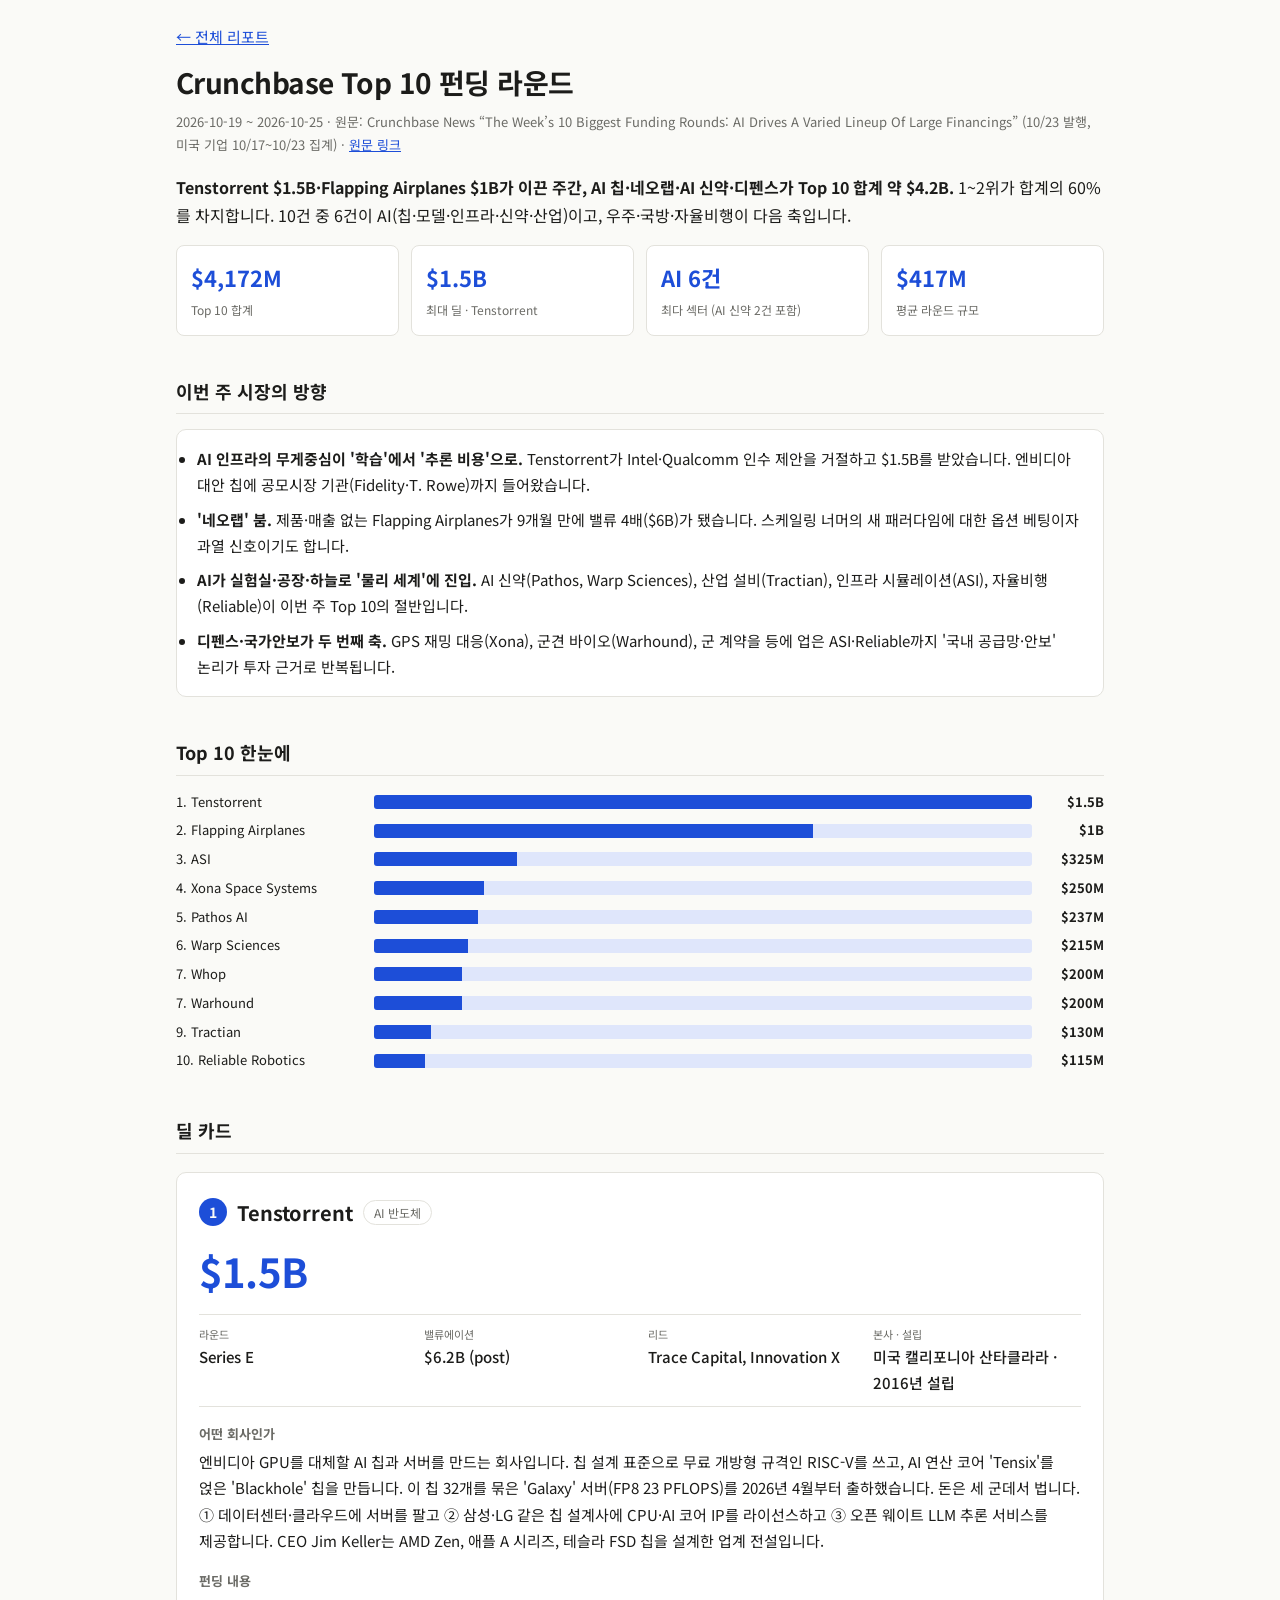
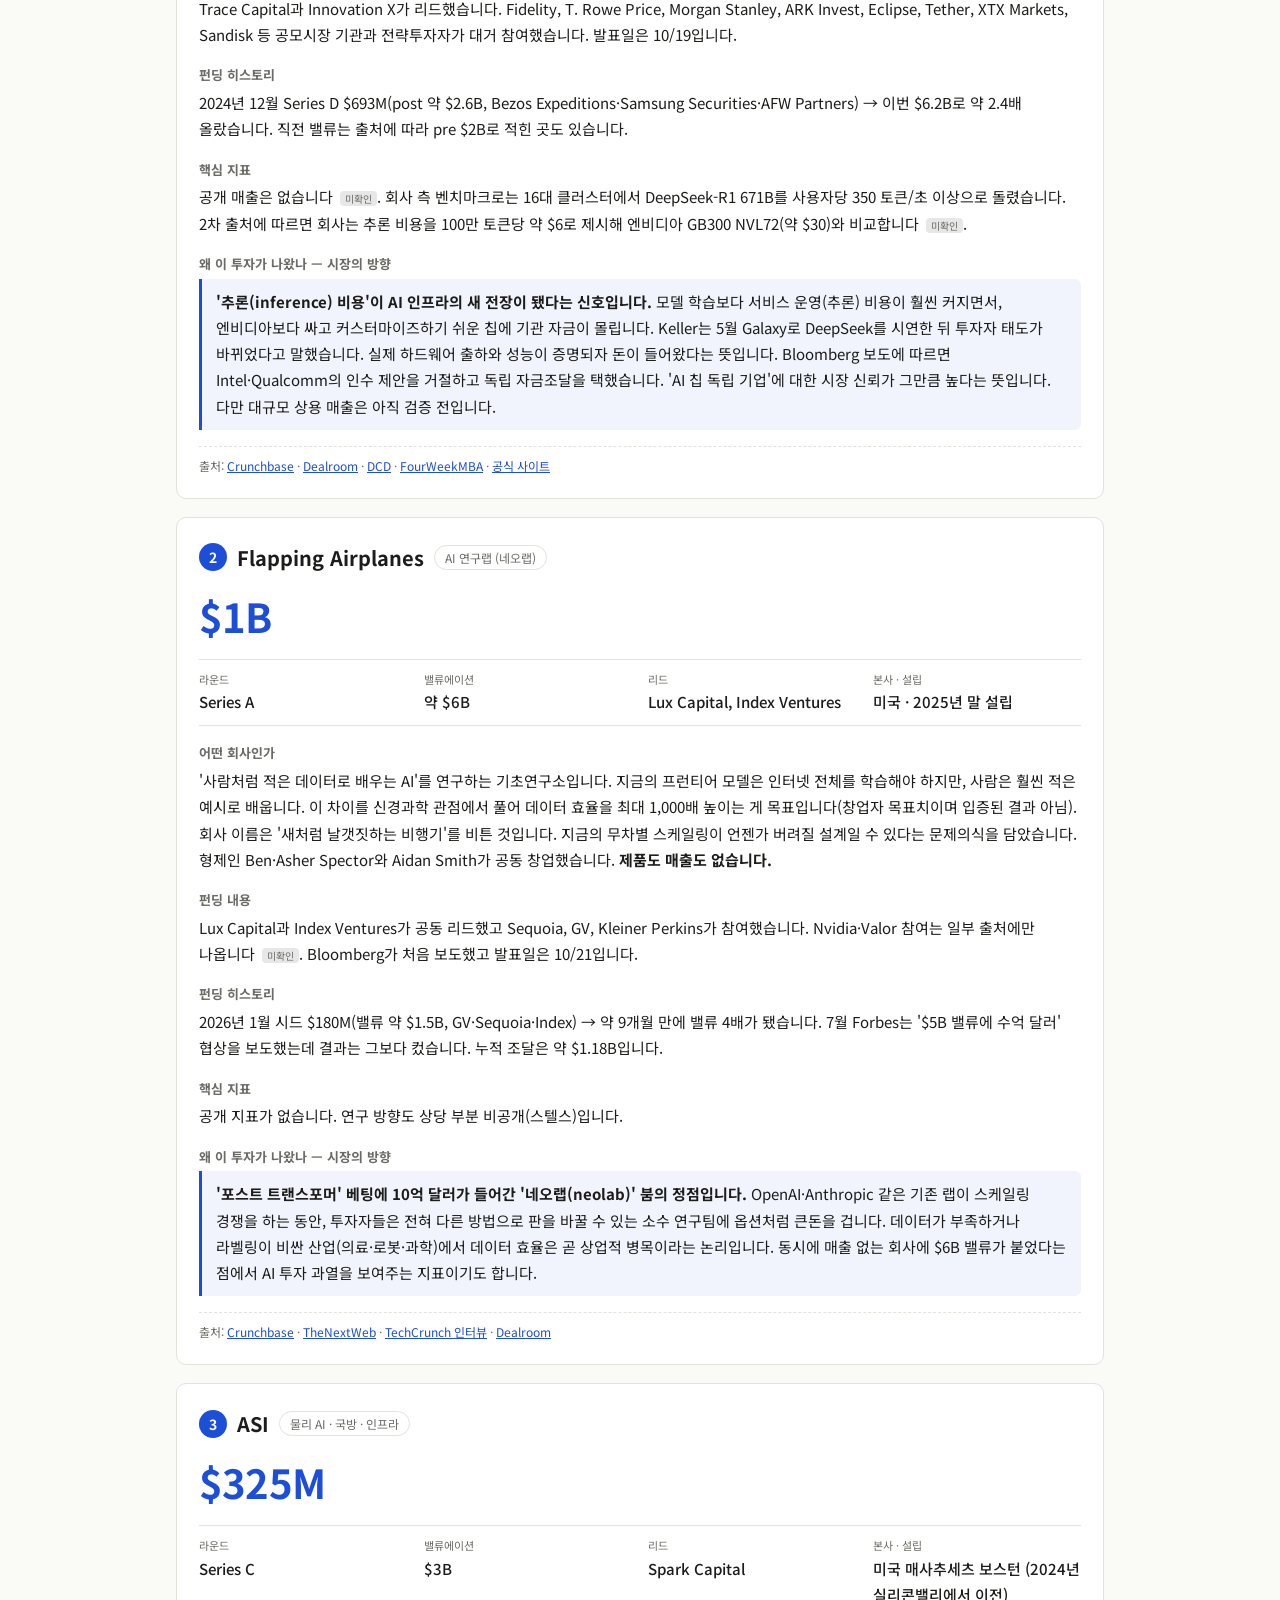
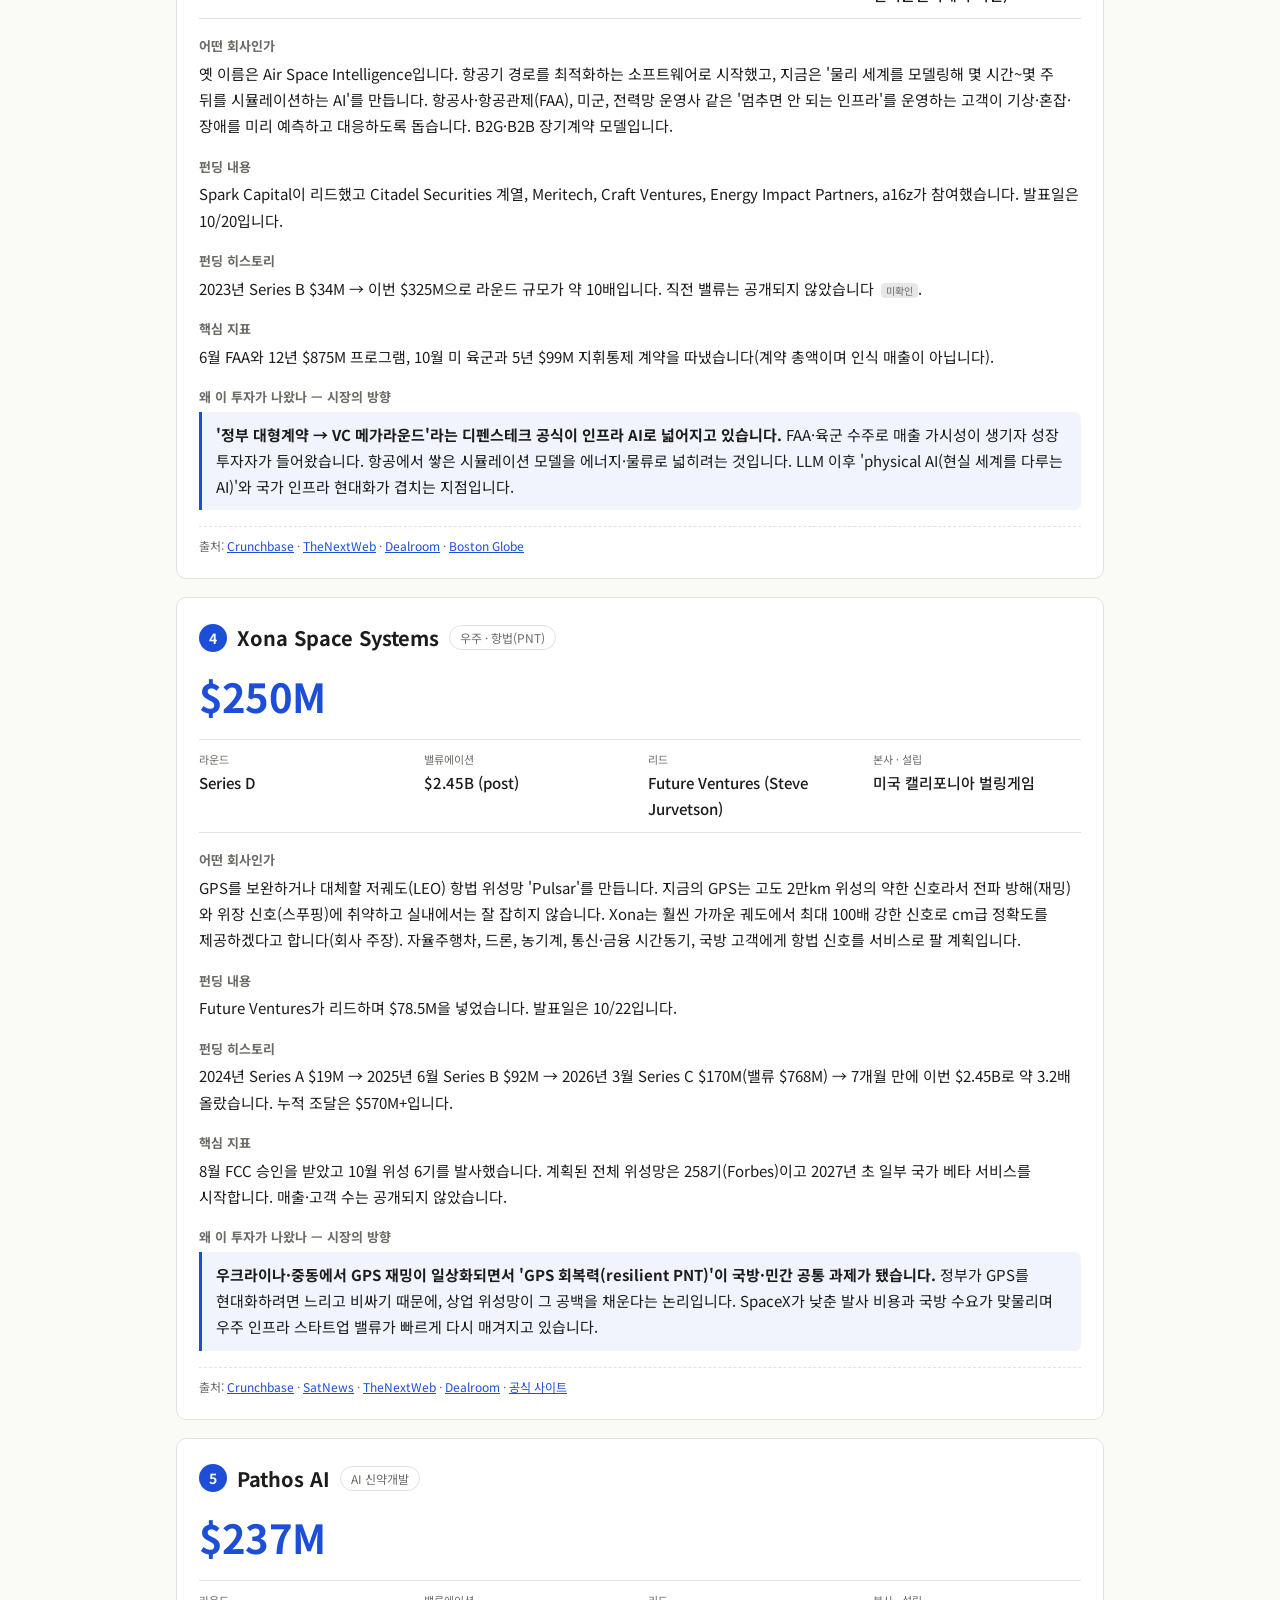
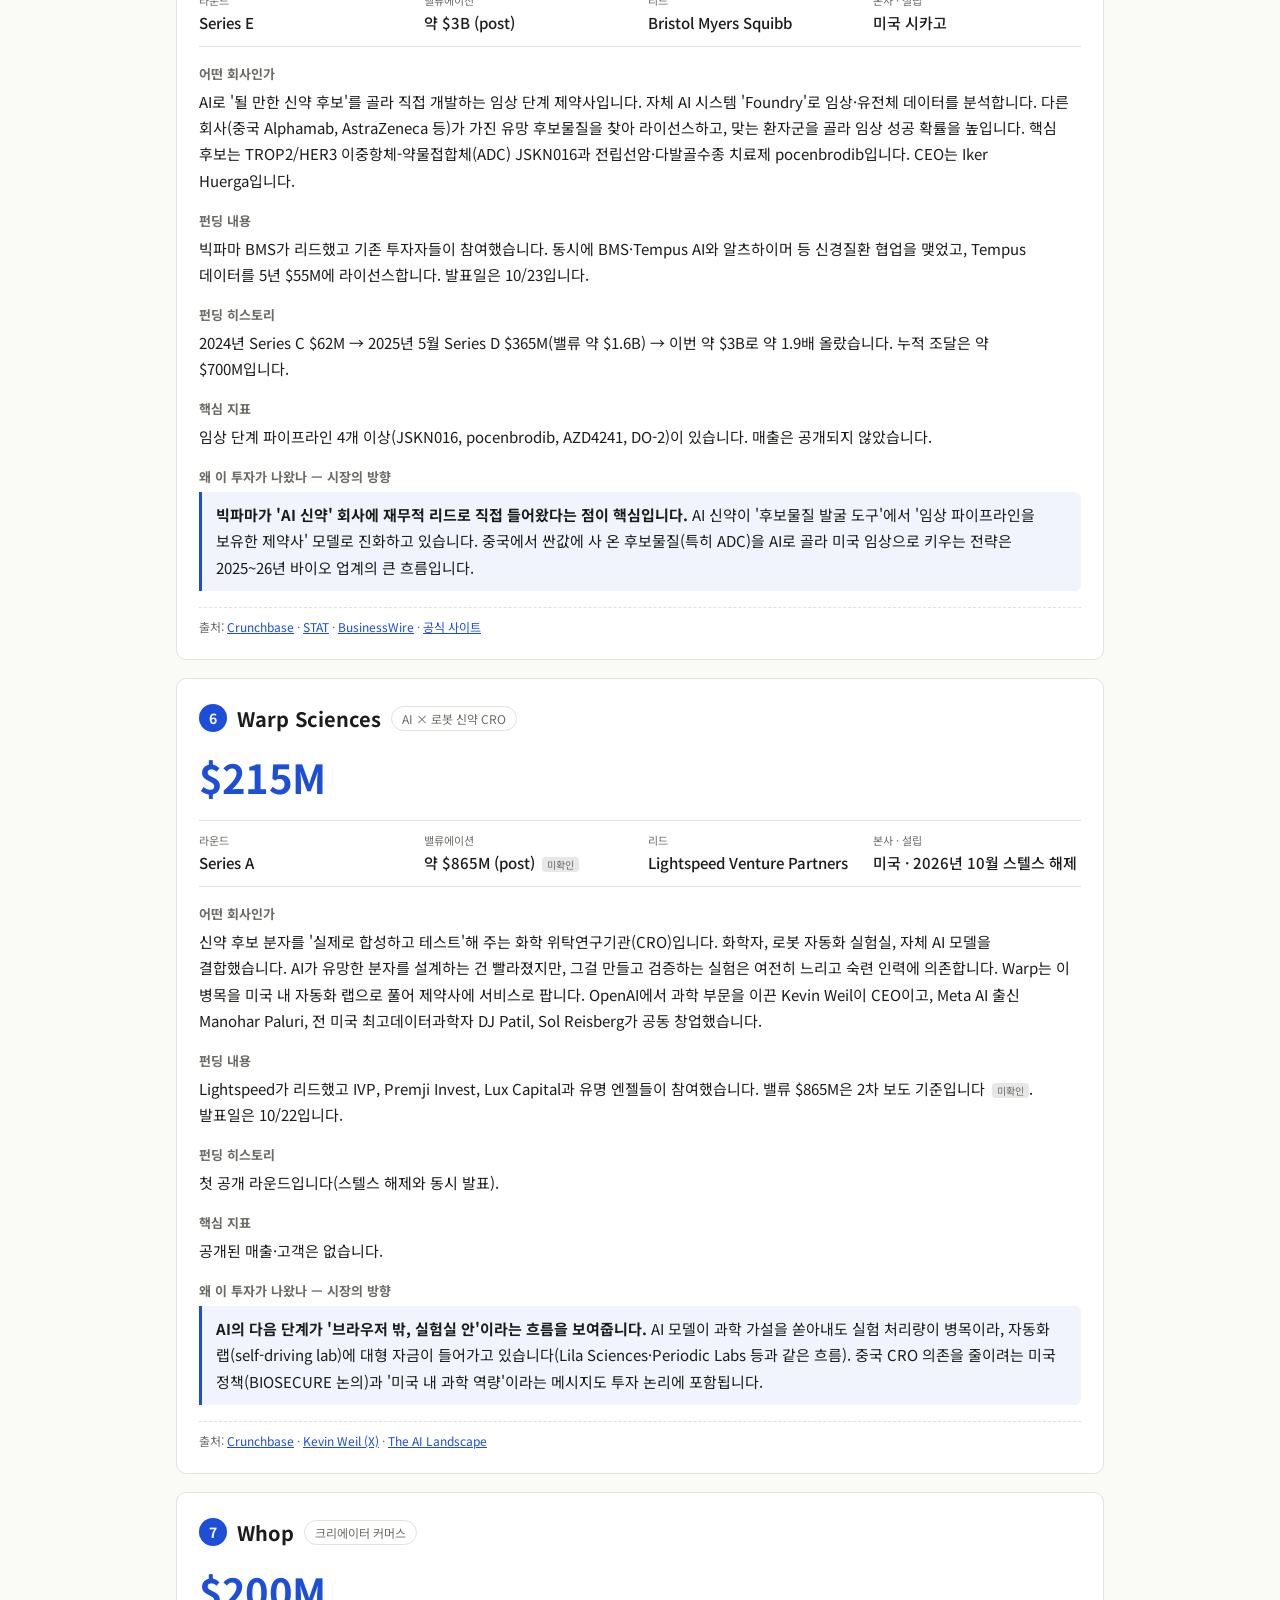
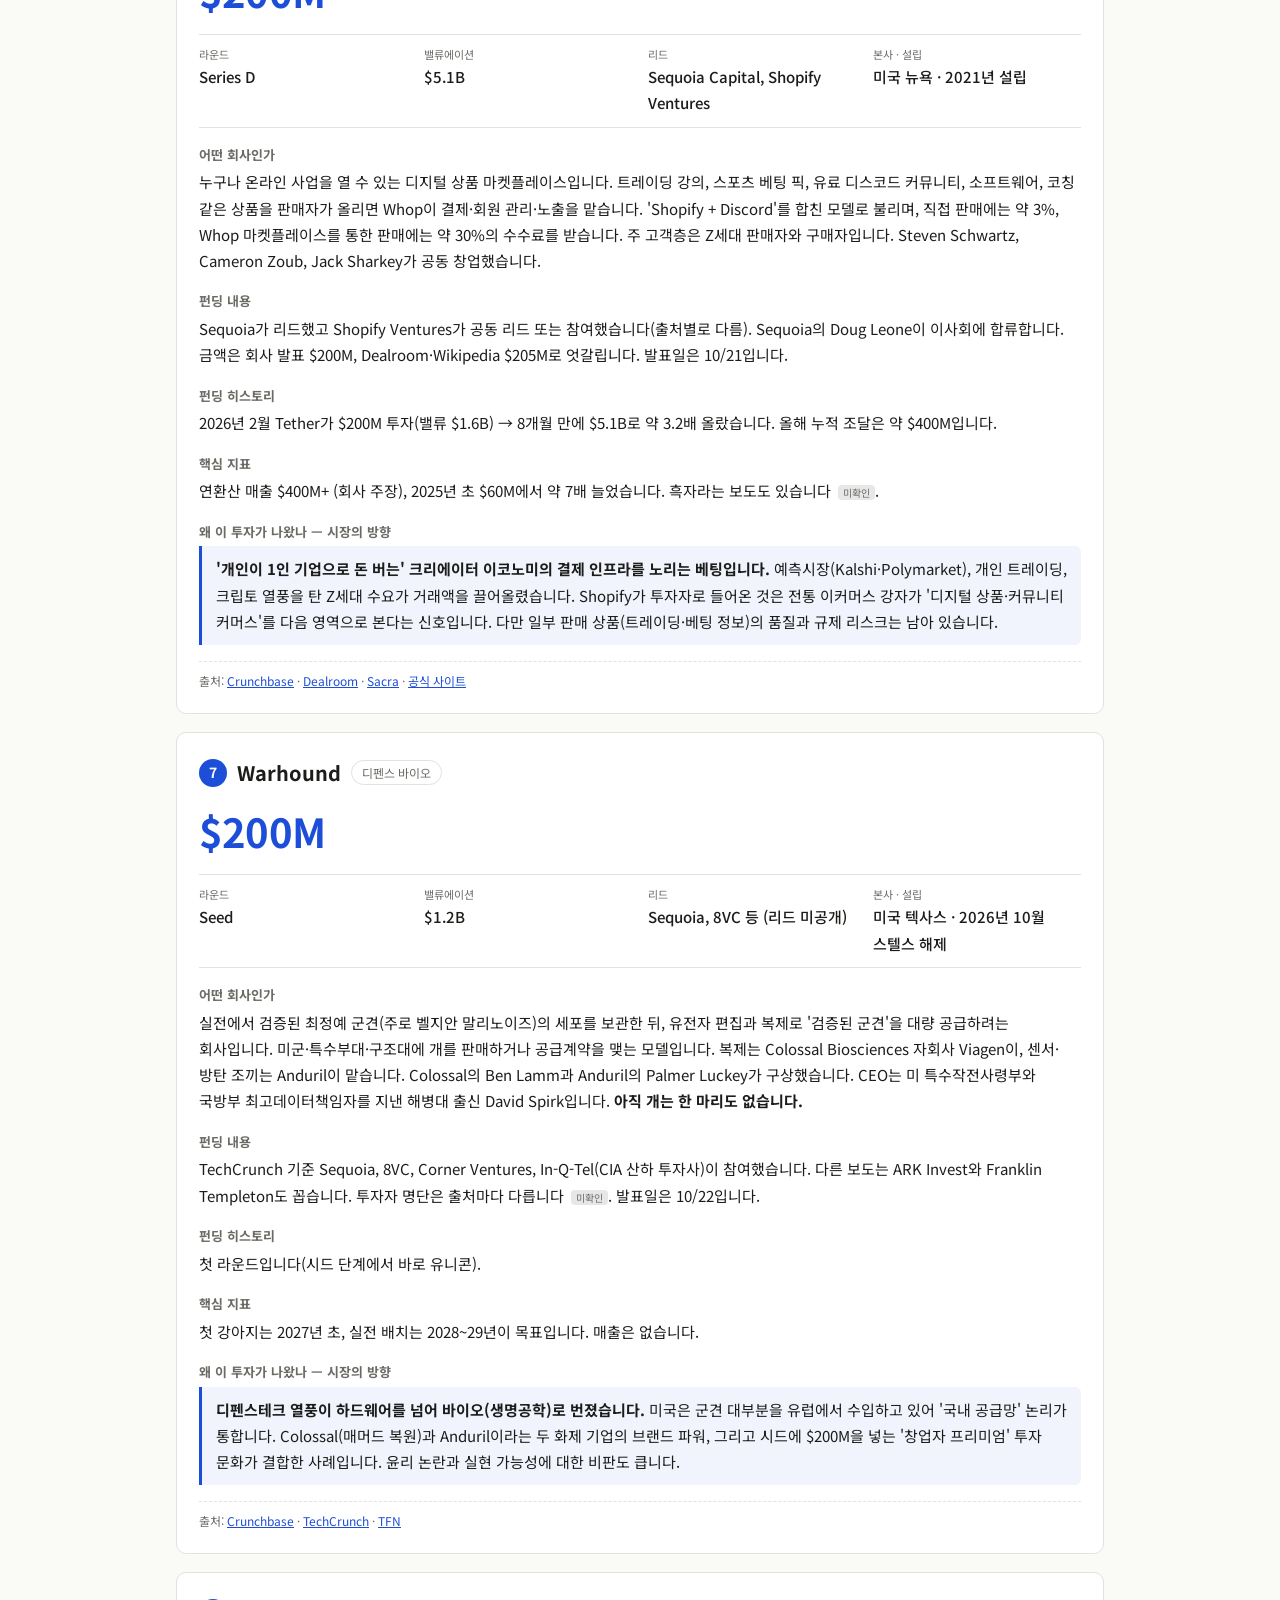
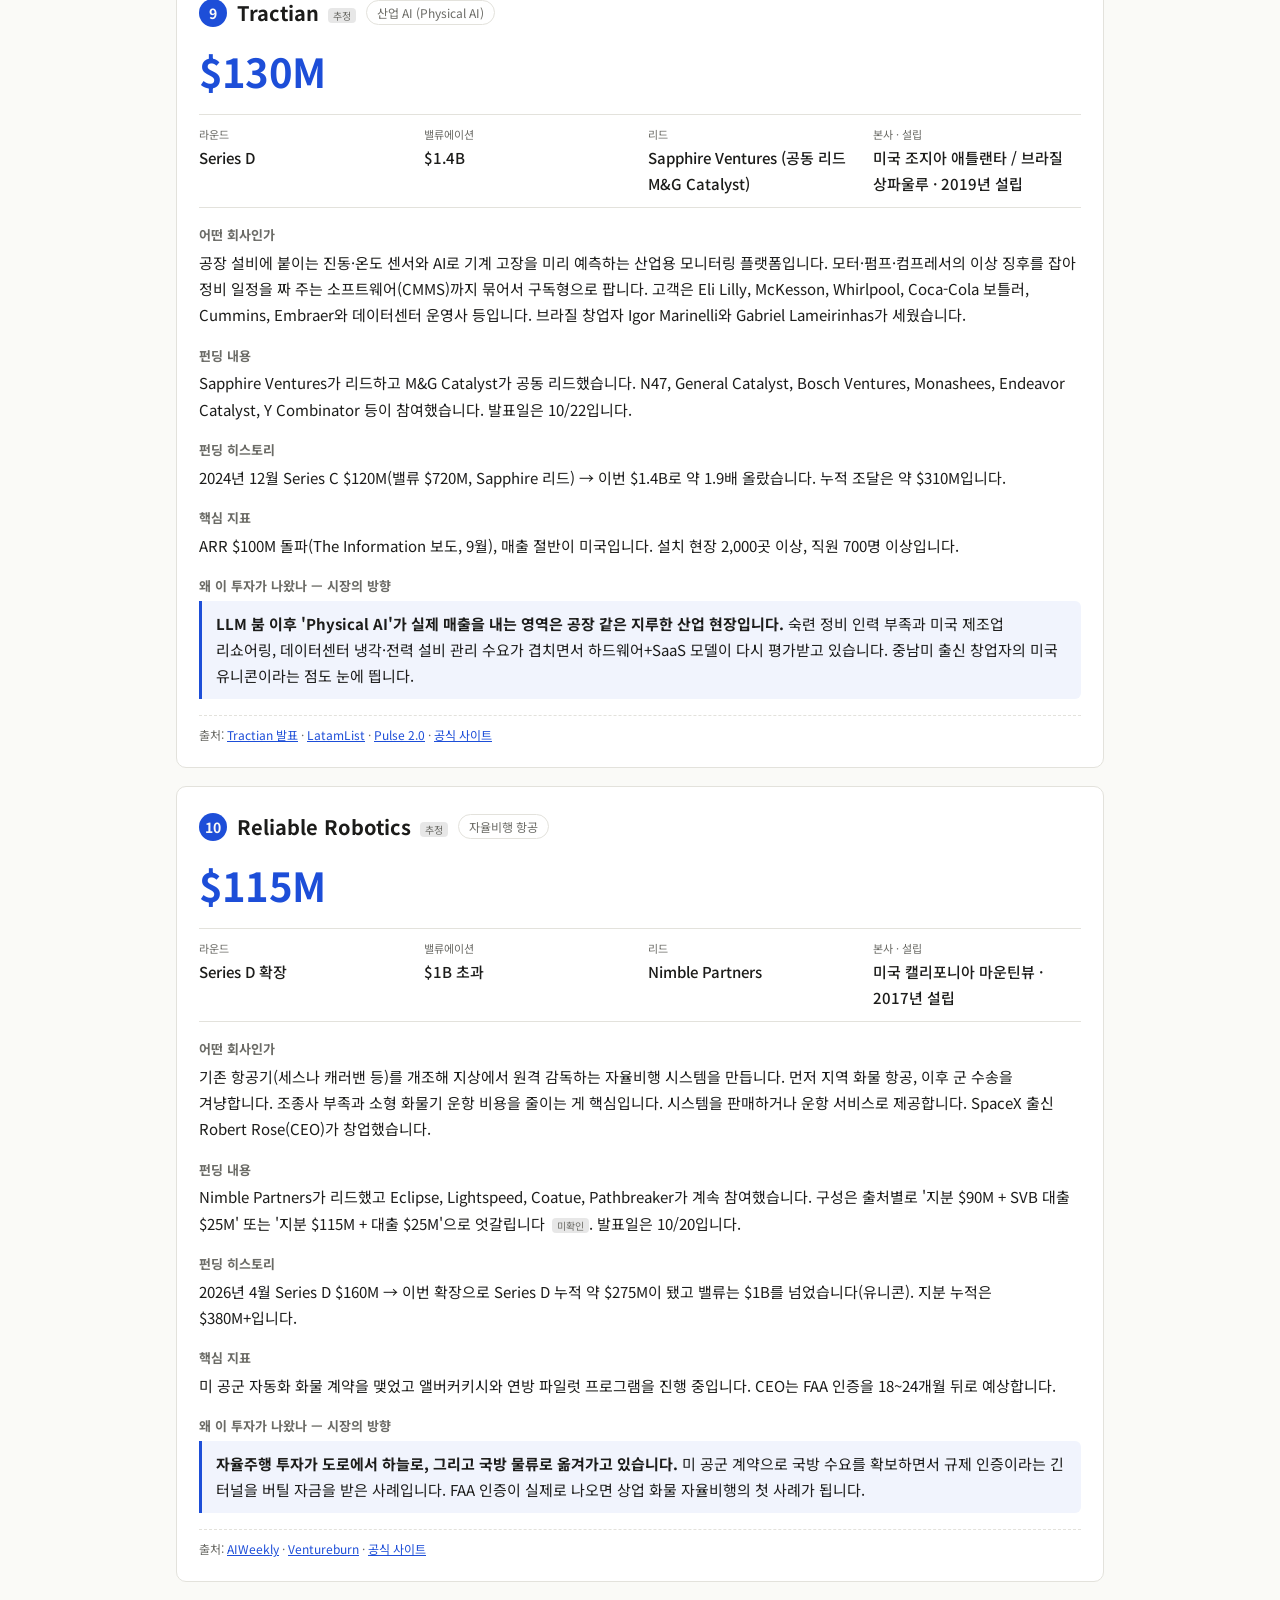
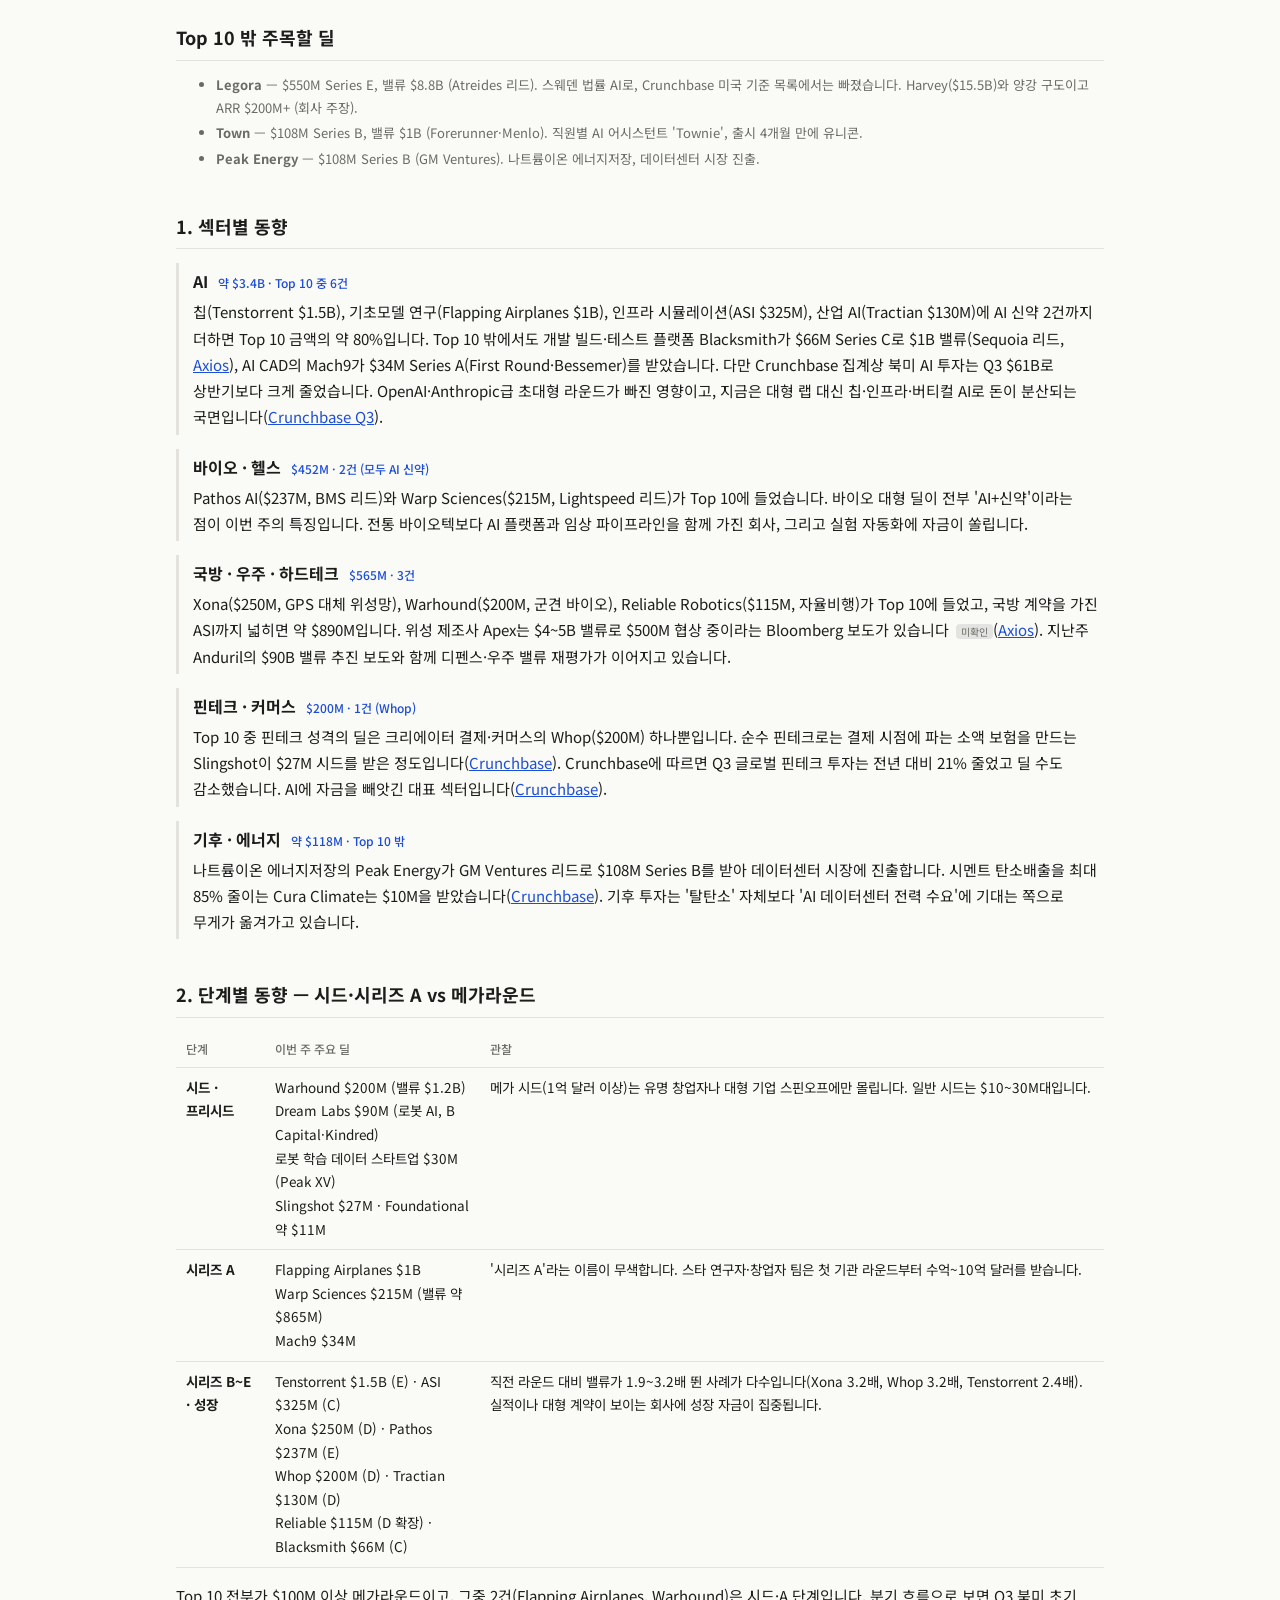
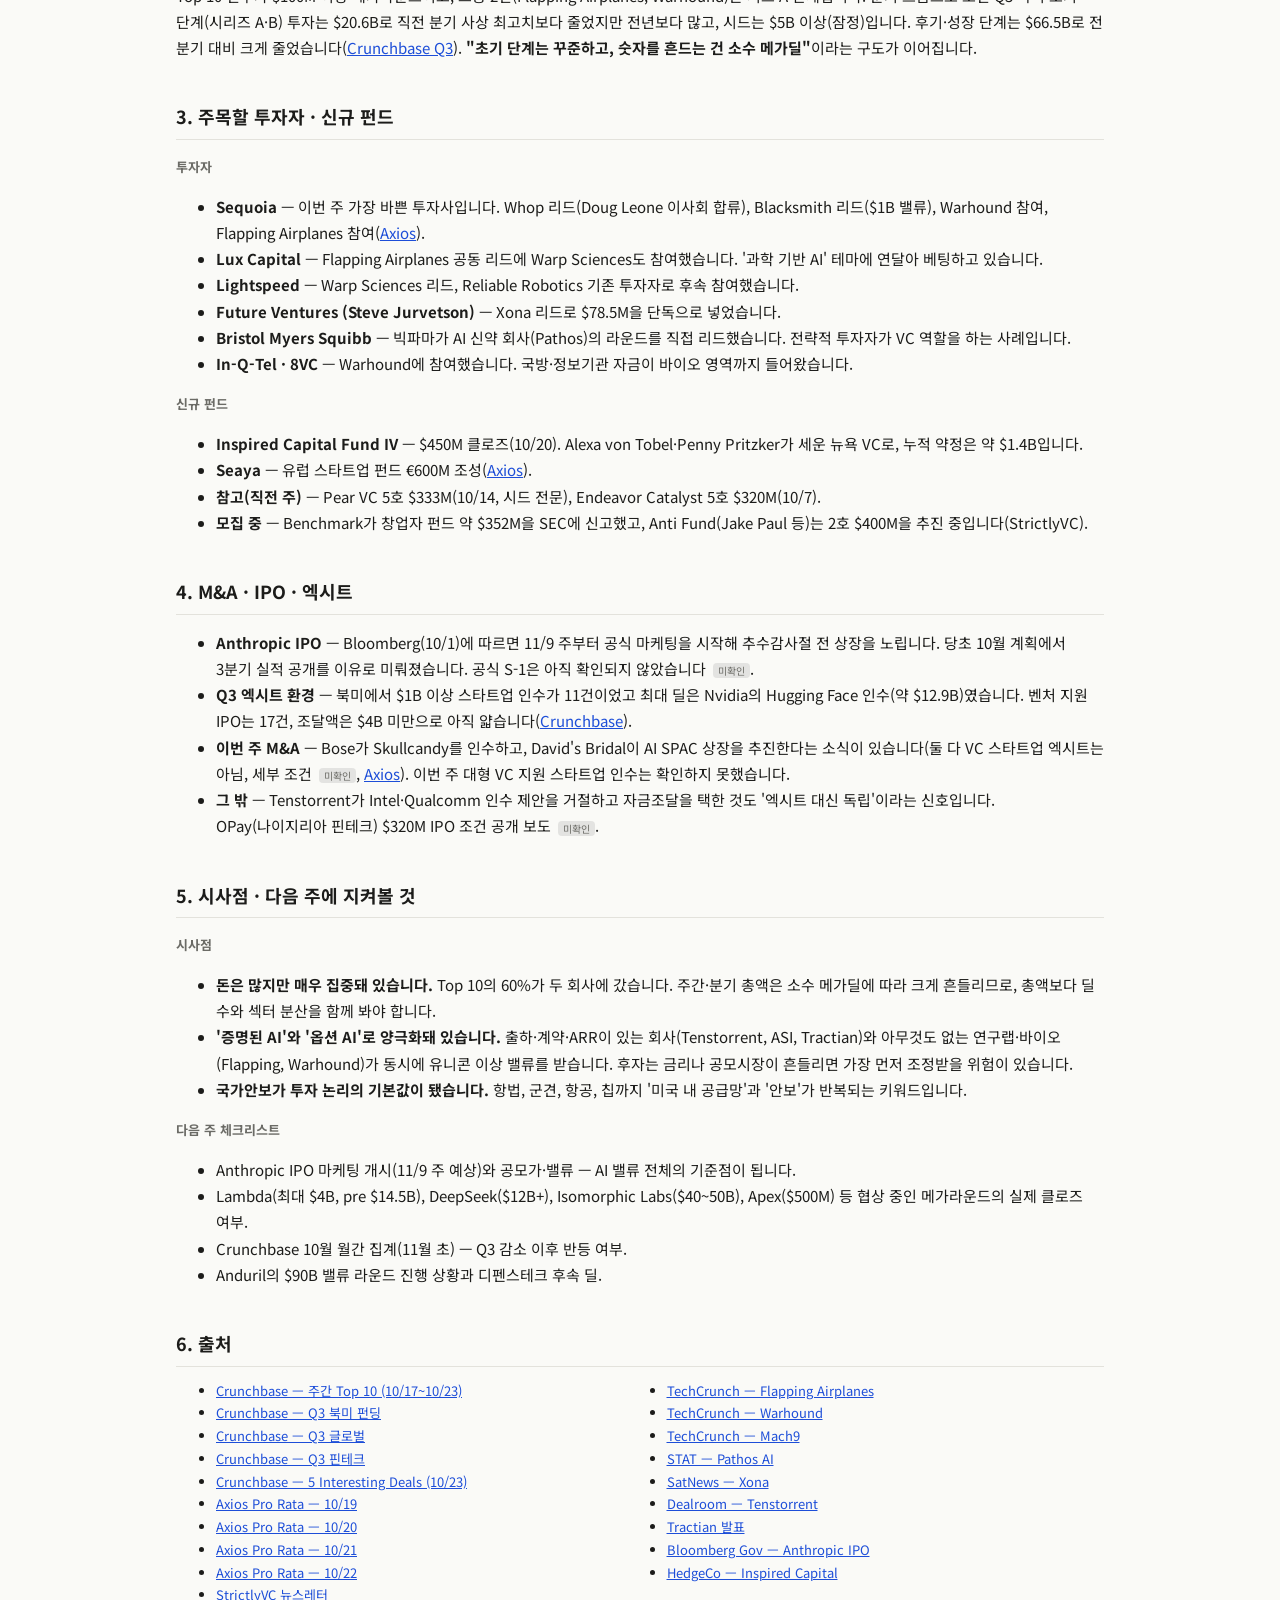
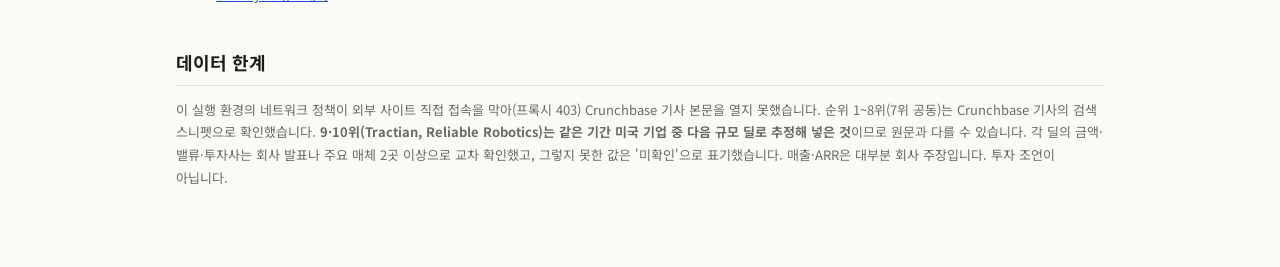
==== commit 119f499f: "report: 2026-10-19 ~ 2026-10-25 Add sector, stage, investor/fund, exit, outlook and source sections." ====
--- a/reports/2026-10-19.html
+++ b/reports/2026-10-19.html
@@ -12,7 +12,7 @@
 .meta{display:grid;grid-template-columns:repeat(auto-fit,minmax(200px,1fr));gap:8px 16px;margin:8px 0 12px;padding:10px 0;border-top:1px solid var(--ln);border-bottom:1px solid var(--ln)}.meta dt{font-size:11px;color:var(--mut)}.meta dd{margin:0;font-weight:500}
 h4{font-size:13px;color:var(--mut);margin:16px 0 3px}.card p{margin:0}.why{background:var(--why);border-left:3px solid var(--ac);padding:10px 14px;border-radius:0 6px 6px 0}
 .src{margin-top:16px;font-size:12px;color:var(--mut);border-top:1px dashed var(--ln);padding-top:8px}
-.u{font-size:10px;background:#8883;color:var(--mut);border-radius:4px;padding:0 5px;margin-left:3px;font-weight:400;white-space:nowrap;vertical-align:middle}.small{font-size:13px;color:var(--mut)}.small li{margin:3px 0}
+.u{font-size:10px;background:#8883;color:var(--mut);border-radius:4px;padding:0 5px;margin-left:3px;font-weight:400;white-space:nowrap;vertical-align:middle}.small{font-size:13px;color:var(--mut)}.sec{border-left:3px solid var(--ln);padding:4px 0 4px 14px;margin:14px 0}.sh{display:flex;gap:10px;align-items:baseline;flex-wrap:wrap}.sh b{font-size:16px}.sh span{font-size:12px;color:var(--ac);font-weight:500}.sec p{margin:4px 0 0}.tw{overflow-x:auto}table{border-collapse:collapse;width:100%;font-size:13.5px}th,td{border-bottom:1px solid var(--ln);padding:8px 10px;text-align:left;vertical-align:top}th{font-size:12px;color:var(--mut);font-weight:500}.srcs{columns:2;font-size:13px}@media(max-width:600px){.srcs{columns:1}table{font-size:13px}td,th{padding:6px}}.small li{margin:3px 0}
 @media(max-width:600px){.bar{grid-template-columns:1fr 56px}.bt{grid-column:1/-1;order:3}.amt{font-size:34px}.card{padding:16px}}</style></head><body><div class="w">
 <a href="../index.html">← 전체 리포트</a><h1>Crunchbase Top 10 펀딩 라운드</h1><div class="sub">2026-10-19 ~ 2026-10-25 · 원문: Crunchbase News “The Week’s 10 Biggest Funding Rounds: AI Drives A Varied Lineup Of Large Financings” (10/23 발행, 미국 기업 10/17~10/23 집계) · <a href="https://news.crunchbase.com/venture/biggest-funding-rounds-ai-defense-biotech-robotics-tenstorrent/">원문 링크</a></div>
 <p class="lead"><b>Tenstorrent $1.5B·Flapping Airplanes $1B가 이끈 주간, AI 칩·네오랩·AI 신약·디펜스가 Top 10 합계 약 $4.2B.</b> 1~2위가 합계의 60%를 차지합니다. 10건 중 6건이 AI(칩·모델·인프라·신약·산업)이고, 우주·국방·자율비행이 다음 축입니다.</p>
@@ -60,7 +60,12 @@
 <dl class="meta"><div><dt>라운드</dt><dd>Series D 확장</dd></div><div><dt>밸류에이션</dt><dd>$1B 초과</dd></div><div><dt>리드</dt><dd>Nimble Partners</dd></div><div><dt>본사 · 설립</dt><dd>미국 캘리포니아 마운틴뷰 · 2017년 설립</dd></div></dl>
 <h4>어떤 회사인가</h4><p>기존 항공기(세스나 캐러밴 등)를 개조해 지상에서 원격 감독하는 자율비행 시스템을 만듭니다. 먼저 지역 화물 항공, 이후 군 수송을 겨냥합니다. 조종사 부족과 소형 화물기 운항 비용을 줄이는 게 핵심입니다. 시스템을 판매하거나 운항 서비스로 제공합니다. SpaceX 출신 Robert Rose(CEO)가 창업했습니다.</p><h4>펀딩 내용</h4><p>Nimble Partners가 리드했고 Eclipse, Lightspeed, Coatue, Pathbreaker가 계속 참여했습니다. 구성은 출처별로 '지분 $90M + SVB 대출 $25M' 또는 '지분 $115M + 대출 $25M'으로 엇갈립니다 <span class="u">미확인</span>. 발표일은 10/20입니다.</p><h4>펀딩 히스토리</h4><p>2026년 4월 Series D $160M → 이번 확장으로 Series D 누적 약 $275M이 됐고 밸류는 $1B를 넘었습니다(유니콘). 지분 누적은 $380M+입니다.</p><h4>핵심 지표</h4><p>미 공군 자동화 화물 계약을 맺었고 앨버커키시와 연방 파일럿 프로그램을 진행 중입니다. CEO는 FAA 인증을 18~24개월 뒤로 예상합니다.</p><h4>왜 이 투자가 나왔나 — 시장의 방향</h4><p class="why"><b>자율주행 투자가 도로에서 하늘로, 그리고 국방 물류로 옮겨가고 있습니다.</b> 미 공군 계약으로 국방 수요를 확보하면서 규제 인증이라는 긴 터널을 버틸 자금을 받은 사례입니다. FAA 인증이 실제로 나오면 상업 화물 자율비행의 첫 사례가 됩니다.</p>
 <div class="src">출처: <a href="https://aiweekly.co/alerts/reliable-robotics-lands-115m-series-d-extension-at-1b-valuation-to-push">AIWeekly</a> · <a href="https://ventureburn.com/reliable-robotics-secures-115m-autonomous-aviation/">Ventureburn</a> · <a href="https://reliable.co">공식 사이트</a></div></article>
-<h2>그 밖의 주목할 딜 · 펀드 · IPO</h2><ul class="small"><li><b>Legora</b> — $550M Series E, 밸류 $8.8B (Atreides 리드). 스웨덴 법률 AI로, Crunchbase 미국 기준 목록에서는 빠졌습니다. Harvey($15.5B)와 양강 구도이고 ARR $200M+ (회사 주장).</li><li><b>Town</b> — $108M Series B, 밸류 $1B (Forerunner·Menlo). 직원별 AI 어시스턴트 'Townie', 출시 4개월 만에 유니콘.</li><li><b>Peak Energy</b> — $108M Series B (GM Ventures). 나트륨이온 에너지저장, 데이터센터 시장 진출.</li><li><b>신규 펀드</b> — Inspired Capital Fund IV $450M 클로즈(10/20, 누적 AUM 약 $1.4B).</li><li><b>IPO</b> — Anthropic 11월 IPO 추진 보도 <span class="u">미확인</span> · OPay(나이지리아 핀테크) $320M IPO 조건 공개 보도 <span class="u">미확인</span>.</li></ul>
-<h2>데이터 한계 · 출처</h2><p class="small">이 실행 환경의 네트워크 정책이 외부 사이트 직접 접속을 막아(프록시 403) Crunchbase 기사 본문을 열지 못했습니다. 순위 1~8위(7위 공동)는 Crunchbase 기사의 검색 스니펫으로 확인했습니다. <b>9·10위(Tractian, Reliable Robotics)는 같은 기간 미국 기업 중 다음 규모 딜로 추정해 넣은 것</b>이므로 원문과 다를 수 있습니다. 각 딜의 금액·밸류·투자사는 회사 발표나 주요 매체 2곳 이상으로 교차 확인했고, 그렇지 못한 값은 '미확인'으로 표기했습니다. 매출·ARR은 대부분 회사 주장입니다. 투자 조언이 아닙니다.</p>
-<p class="small">전체 출처: <a href="https://news.crunchbase.com/venture/biggest-funding-rounds-ai-defense-biotech-robotics-tenstorrent/">Crunchbase News</a>, Dealroom, TheNextWeb, TechCrunch, STAT, BusinessWire, SatNews, DCD, Boston Globe, LatamList, Sacra, AIWeekly, Ventureburn, TFN.</p>
+<h2>Top 10 밖 주목할 딜</h2><ul class="small"><li><b>Legora</b> — $550M Series E, 밸류 $8.8B (Atreides 리드). 스웨덴 법률 AI로, Crunchbase 미국 기준 목록에서는 빠졌습니다. Harvey($15.5B)와 양강 구도이고 ARR $200M+ (회사 주장).</li><li><b>Town</b> — $108M Series B, 밸류 $1B (Forerunner·Menlo). 직원별 AI 어시스턴트 'Townie', 출시 4개월 만에 유니콘.</li><li><b>Peak Energy</b> — $108M Series B (GM Ventures). 나트륨이온 에너지저장, 데이터센터 시장 진출.</li></ul>
+<h2>1. 섹터별 동향</h2><div class="sec"><div class="sh"><b>AI</b><span>약 $3.4B · Top 10 중 6건</span></div><p>칩(Tenstorrent $1.5B), 기초모델 연구(Flapping Airplanes $1B), 인프라 시뮬레이션(ASI $325M), 산업 AI(Tractian $130M)에 AI 신약 2건까지 더하면 Top 10 금액의 약 80%입니다. Top 10 밖에서도 개발 빌드·테스트 플랫폼 Blacksmith가 $66M Series C로 $1B 밸류(Sequoia 리드, <a href="https://www.axios.com/pro/all-deals/2026/10/21/pro-rata-premium-whop-blacksmith-hackensack-meridian">Axios</a>), AI CAD의 Mach9가 $34M Series A(First Round·Bessemer)를 받았습니다. 다만 Crunchbase 집계상 북미 AI 투자는 Q3 $61B로 상반기보다 크게 줄었습니다. OpenAI·Anthropic급 초대형 라운드가 빠진 영향이고, 지금은 대형 랩 대신 칩·인프라·버티컬 AI로 돈이 분산되는 국면입니다(<a href="https://news.crunchbase.com/venture/q3-2026-north-america-startup-funding-falls-ai-exits-data/">Crunchbase Q3</a>).</p></div><div class="sec"><div class="sh"><b>바이오 · 헬스</b><span>$452M · 2건 (모두 AI 신약)</span></div><p>Pathos AI($237M, BMS 리드)와 Warp Sciences($215M, Lightspeed 리드)가 Top 10에 들었습니다. 바이오 대형 딜이 전부 'AI+신약'이라는 점이 이번 주의 특징입니다. 전통 바이오텍보다 AI 플랫폼과 임상 파이프라인을 함께 가진 회사, 그리고 실험 자동화에 자금이 쏠립니다.</p></div><div class="sec"><div class="sh"><b>국방 · 우주 · 하드테크</b><span>$565M · 3건</span></div><p>Xona($250M, GPS 대체 위성망), Warhound($200M, 군견 바이오), Reliable Robotics($115M, 자율비행)가 Top 10에 들었고, 국방 계약을 가진 ASI까지 넓히면 약 $890M입니다. 위성 제조사 Apex는 $4~5B 밸류로 $500M 협상 중이라는 Bloomberg 보도가 있습니다 <span class="u">미확인</span>(<a href="https://www.axios.com/pro/all-deals/2026/10/22/pro-rata-premium-apex-xona-davids-bridal-skullcandy">Axios</a>). 지난주 Anduril의 $90B 밸류 추진 보도와 함께 디펜스·우주 밸류 재평가가 이어지고 있습니다.</p></div><div class="sec"><div class="sh"><b>핀테크 · 커머스</b><span>$200M · 1건 (Whop)</span></div><p>Top 10 중 핀테크 성격의 딜은 크리에이터 결제·커머스의 Whop($200M) 하나뿐입니다. 순수 핀테크로는 결제 시점에 파는 소액 보험을 만드는 Slingshot이 $27M 시드를 받은 정도입니다(<a href="https://news.crunchbase.com/sections/venture/">Crunchbase</a>). Crunchbase에 따르면 Q3 글로벌 핀테크 투자는 전년 대비 21% 줄었고 딜 수도 감소했습니다. AI에 자금을 빼앗긴 대표 섹터입니다(<a href="https://news.crunchbase.com/venture/q3-2026-fintech-startup-funding-deal-count-fell-ai/">Crunchbase</a>).</p></div><div class="sec"><div class="sh"><b>기후 · 에너지</b><span>약 $118M · Top 10 밖</span></div><p>나트륨이온 에너지저장의 Peak Energy가 GM Ventures 리드로 $108M Series B를 받아 데이터센터 시장에 진출합니다. 시멘트 탄소배출을 최대 85% 줄이는 Cura Climate는 $10M을 받았습니다(<a href="https://news.crunchbase.com/venture/interesting-startup-deals-robots-ai-gaming-clean-tech/">Crunchbase</a>). 기후 투자는 '탈탄소' 자체보다 'AI 데이터센터 전력 수요'에 기대는 쪽으로 무게가 옮겨가고 있습니다.</p></div>
+<h2>2. 단계별 동향 — 시드·시리즈 A vs 메가라운드</h2><div class="tw"><table><thead><tr><th>단계</th><th>이번 주 주요 딜</th><th>관찰</th></tr></thead><tbody><tr><td><b>시드 · 프리시드</b></td><td>Warhound $200M (밸류 $1.2B)<br>Dream Labs $90M (로봇 AI, B Capital·Kindred)<br>로봇 학습 데이터 스타트업 $30M (Peak XV)<br>Slingshot $27M · Foundational 약 $11M</td><td>메가 시드(1억 달러 이상)는 유명 창업자나 대형 기업 스핀오프에만 몰립니다. 일반 시드는 $10~30M대입니다.</td></tr><tr><td><b>시리즈 A</b></td><td>Flapping Airplanes $1B<br>Warp Sciences $215M (밸류 약 $865M)<br>Mach9 $34M</td><td>'시리즈 A'라는 이름이 무색합니다. 스타 연구자·창업자 팀은 첫 기관 라운드부터 수억~10억 달러를 받습니다.</td></tr><tr><td><b>시리즈 B~E · 성장</b></td><td>Tenstorrent $1.5B (E) · ASI $325M (C)<br>Xona $250M (D) · Pathos $237M (E)<br>Whop $200M (D) · Tractian $130M (D)<br>Reliable $115M (D 확장) · Blacksmith $66M (C)</td><td>직전 라운드 대비 밸류가 1.9~3.2배 뛴 사례가 다수입니다(Xona 3.2배, Whop 3.2배, Tenstorrent 2.4배). 실적이나 대형 계약이 보이는 회사에 성장 자금이 집중됩니다.</td></tr></tbody></table></div><p>Top 10 전부가 $100M 이상 메가라운드이고, 그중 2건(Flapping Airplanes, Warhound)은 시드·A 단계입니다. 분기 흐름으로 보면 Q3 북미 초기 단계(시리즈 A·B) 투자는 $20.6B로 직전 분기 사상 최고치보다 줄었지만 전년보다 많고, 시드는 $5B 이상(잠정)입니다. 후기·성장 단계는 $66.5B로 전 분기 대비 크게 줄었습니다(<a href="https://news.crunchbase.com/venture/q3-2026-north-america-startup-funding-falls-ai-exits-data/">Crunchbase Q3</a>). <b>"초기 단계는 꾸준하고, 숫자를 흔드는 건 소수 메가딜"</b>이라는 구도가 이어집니다.</p>
+<h2>3. 주목할 투자자 · 신규 펀드</h2><h4>투자자</h4><ul><li><b>Sequoia</b> — 이번 주 가장 바쁜 투자사입니다. Whop 리드(Doug Leone 이사회 합류), Blacksmith 리드($1B 밸류), Warhound 참여, Flapping Airplanes 참여(<a href="https://www.axios.com/pro/all-deals/2026/10/21/pro-rata-premium-whop-blacksmith-hackensack-meridian">Axios</a>).</li><li><b>Lux Capital</b> — Flapping Airplanes 공동 리드에 Warp Sciences도 참여했습니다. '과학 기반 AI' 테마에 연달아 베팅하고 있습니다.</li><li><b>Lightspeed</b> — Warp Sciences 리드, Reliable Robotics 기존 투자자로 후속 참여했습니다.</li><li><b>Future Ventures (Steve Jurvetson)</b> — Xona 리드로 $78.5M을 단독으로 넣었습니다.</li><li><b>Bristol Myers Squibb</b> — 빅파마가 AI 신약 회사(Pathos)의 라운드를 직접 리드했습니다. 전략적 투자자가 VC 역할을 하는 사례입니다.</li><li><b>In-Q-Tel · 8VC</b> — Warhound에 참여했습니다. 국방·정보기관 자금이 바이오 영역까지 들어왔습니다.</li></ul><h4>신규 펀드</h4><ul><li><b>Inspired Capital Fund IV</b> — $450M 클로즈(10/20). Alexa von Tobel·Penny Pritzker가 세운 뉴욕 VC로, 누적 약정은 약 $1.4B입니다.</li><li><b>Seaya</b> — 유럽 스타트업 펀드 €600M 조성(<a href="https://www.axios.com/pro/all-deals/2026/10/22/pro-rata-premium-apex-xona-davids-bridal-skullcandy">Axios</a>).</li><li><b>참고(직전 주)</b> — Pear VC 5호 $333M(10/14, 시드 전문), Endeavor Catalyst 5호 $320M(10/7).</li><li><b>모집 중</b> — Benchmark가 창업자 펀드 약 $352M을 SEC에 신고했고, Anti Fund(Jake Paul 등)는 2호 $400M을 추진 중입니다(StrictlyVC).</li></ul>
+<h2>4. M&amp;A · IPO · 엑시트</h2><ul><li><b>Anthropic IPO</b> — Bloomberg(10/1)에 따르면 11/9 주부터 공식 마케팅을 시작해 추수감사절 전 상장을 노립니다. 당초 10월 계획에서 3분기 실적 공개를 이유로 미뤄졌습니다. 공식 S-1은 아직 확인되지 않았습니다 <span class="u">미확인</span>.</li><li><b>Q3 엑시트 환경</b> — 북미에서 $1B 이상 스타트업 인수가 11건이었고 최대 딜은 Nvidia의 Hugging Face 인수(약 $12.9B)였습니다. 벤처 지원 IPO는 17건, 조달액은 $4B 미만으로 아직 얇습니다(<a href="https://news.crunchbase.com/venture/q3-2026-north-america-startup-funding-falls-ai-exits-data/">Crunchbase</a>).</li><li><b>이번 주 M&A</b> — Bose가 Skullcandy를 인수하고, David's Bridal이 AI SPAC 상장을 추진한다는 소식이 있습니다(둘 다 VC 스타트업 엑시트는 아님, 세부 조건 <span class="u">미확인</span>, <a href="https://www.axios.com/pro/all-deals/2026/10/22/pro-rata-premium-apex-xona-davids-bridal-skullcandy">Axios</a>). 이번 주 대형 VC 지원 스타트업 인수는 확인하지 못했습니다.</li><li><b>그 밖</b> — Tenstorrent가 Intel·Qualcomm 인수 제안을 거절하고 자금조달을 택한 것도 '엑시트 대신 독립'이라는 신호입니다. OPay(나이지리아 핀테크) $320M IPO 조건 공개 보도 <span class="u">미확인</span>.</li></ul>
+<h2>5. 시사점 · 다음 주에 지켜볼 것</h2><h4>시사점</h4><ul><li><b>돈은 많지만 매우 집중돼 있습니다.</b> Top 10의 60%가 두 회사에 갔습니다. 주간·분기 총액은 소수 메가딜에 따라 크게 흔들리므로, 총액보다 딜 수와 섹터 분산을 함께 봐야 합니다.</li><li><b>'증명된 AI'와 '옵션 AI'로 양극화돼 있습니다.</b> 출하·계약·ARR이 있는 회사(Tenstorrent, ASI, Tractian)와 아무것도 없는 연구랩·바이오(Flapping, Warhound)가 동시에 유니콘 이상 밸류를 받습니다. 후자는 금리나 공모시장이 흔들리면 가장 먼저 조정받을 위험이 있습니다.</li><li><b>국가안보가 투자 논리의 기본값이 됐습니다.</b> 항법, 군견, 항공, 칩까지 '미국 내 공급망'과 '안보'가 반복되는 키워드입니다.</li></ul><h4>다음 주 체크리스트</h4><ul><li>Anthropic IPO 마케팅 개시(11/9 주 예상)와 공모가·밸류 — AI 밸류 전체의 기준점이 됩니다.</li><li>Lambda(최대 $4B, pre $14.5B), DeepSeek($12B+), Isomorphic Labs($40~50B), Apex($500M) 등 협상 중인 메가라운드의 실제 클로즈 여부.</li><li>Crunchbase 10월 월간 집계(11월 초) — Q3 감소 이후 반등 여부.</li><li>Anduril의 $90B 밸류 라운드 진행 상황과 디펜스테크 후속 딜.</li></ul>
+<h2>6. 출처</h2><ul class="srcs"><li><a href="https://news.crunchbase.com/venture/biggest-funding-rounds-ai-defense-biotech-robotics-tenstorrent/">Crunchbase — 주간 Top 10 (10/17~10/23)</a></li><li><a href="https://news.crunchbase.com/venture/q3-2026-north-america-startup-funding-falls-ai-exits-data/">Crunchbase — Q3 북미 펀딩</a></li><li><a href="https://news.crunchbase.com/venture/q3-2026-global-startup-funding-ai-billion-dollar-rounds-exits-data/">Crunchbase — Q3 글로벌</a></li><li><a href="https://news.crunchbase.com/venture/q3-2026-fintech-startup-funding-deal-count-fell-ai/">Crunchbase — Q3 핀테크</a></li><li><a href="https://news.crunchbase.com/venture/interesting-startup-deals-robots-ai-gaming-clean-tech/">Crunchbase — 5 Interesting Deals (10/23)</a></li><li><a href="https://www.axios.com/pro/all-deals/2026/10/19/pro-rata-premium-trivium-dream-labs-parkview-health">Axios Pro Rata — 10/19</a></li><li><a href="https://www.axios.com/pro/all-deals/2026/10/20/pro-rata-premium-lionsgate-intrafi-asi">Axios Pro Rata — 10/20</a></li><li><a href="https://www.axios.com/pro/all-deals/2026/10/21/pro-rata-premium-whop-blacksmith-hackensack-meridian">Axios Pro Rata — 10/21</a></li><li><a href="https://www.axios.com/pro/all-deals/2026/10/22/pro-rata-premium-apex-xona-davids-bridal-skullcandy">Axios Pro Rata — 10/22</a></li><li><a href="https://newsletter.strictlyvc.com/">StrictlyVC 뉴스레터</a></li><li><a href="https://techcrunch.com/2026/10/21/year-old-ai-lab-flapping-airplanes-raises-1b-at-a-6b-valuation/">TechCrunch — Flapping Airplanes</a></li><li><a href="https://techcrunch.com/2026/10/22/ben-lamm-raises-200m-for-warhound-to-engineer-war-dogs-and-arm-them-with-anduril-gear/">TechCrunch — Warhound</a></li><li><a href="https://techcrunch.com/2026/10/21/mach9-raises-34m-after-pivoting-to-ai-cad-software/">TechCrunch — Mach9</a></li><li><a href="https://www.statnews.com/2026/10/23/pathos-ai-bristol-myers-squibb-tempus-deal/">STAT — Pathos AI</a></li><li><a href="https://satnews.com/2026/10/22/xona-space-systems-secures-250m-series-d-at-2-45b-valuation-to-scale-pulsar-pnt-fleet/">SatNews — Xona</a></li><li><a href="https://dealroom.co/news/163940-tenstorrent-raises-1-5b-series-e-doubling-valuation-to-6-2b/">Dealroom — Tenstorrent</a></li><li><a href="https://tractian.com/en/tractian-happened-series-d">Tractian 발표</a></li><li><a href="https://news.bgov.com/banking-law/anthropic-said-to-target-mega-ipo-before-thanksgiving-holiday">Bloomberg Gov — Anthropic IPO</a></li><li><a href="https://hedgeco.net/news/10/2026/inspired-capital-closed-its-fourth-venture-fund-at-450-million.html">HedgeCo — Inspired Capital</a></li></ul>
+<h2>데이터 한계</h2><p class="small">이 실행 환경의 네트워크 정책이 외부 사이트 직접 접속을 막아(프록시 403) Crunchbase 기사 본문을 열지 못했습니다. 순위 1~8위(7위 공동)는 Crunchbase 기사의 검색 스니펫으로 확인했습니다. <b>9·10위(Tractian, Reliable Robotics)는 같은 기간 미국 기업 중 다음 규모 딜로 추정해 넣은 것</b>이므로 원문과 다를 수 있습니다. 각 딜의 금액·밸류·투자사는 회사 발표나 주요 매체 2곳 이상으로 교차 확인했고, 그렇지 못한 값은 '미확인'으로 표기했습니다. 매출·ARR은 대부분 회사 주장입니다. 투자 조언이 아닙니다.</p>
 </div></body></html>
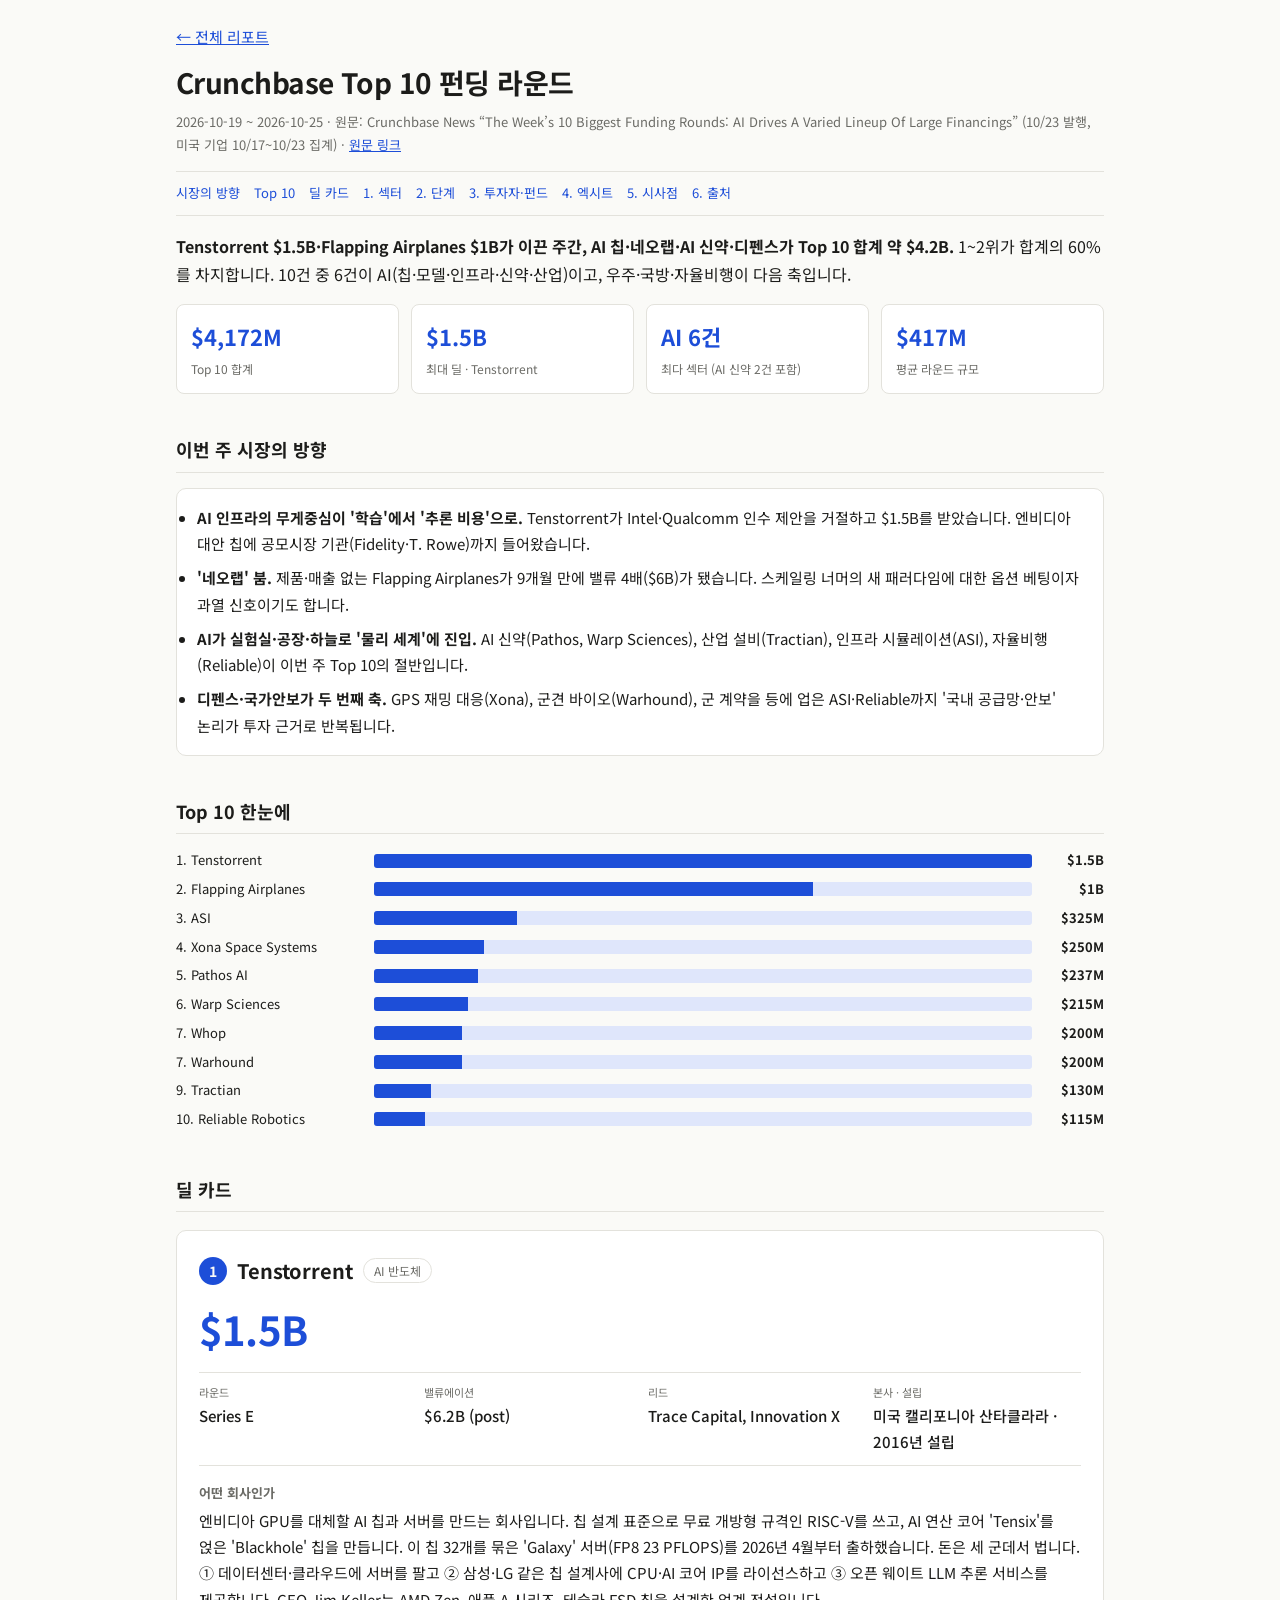
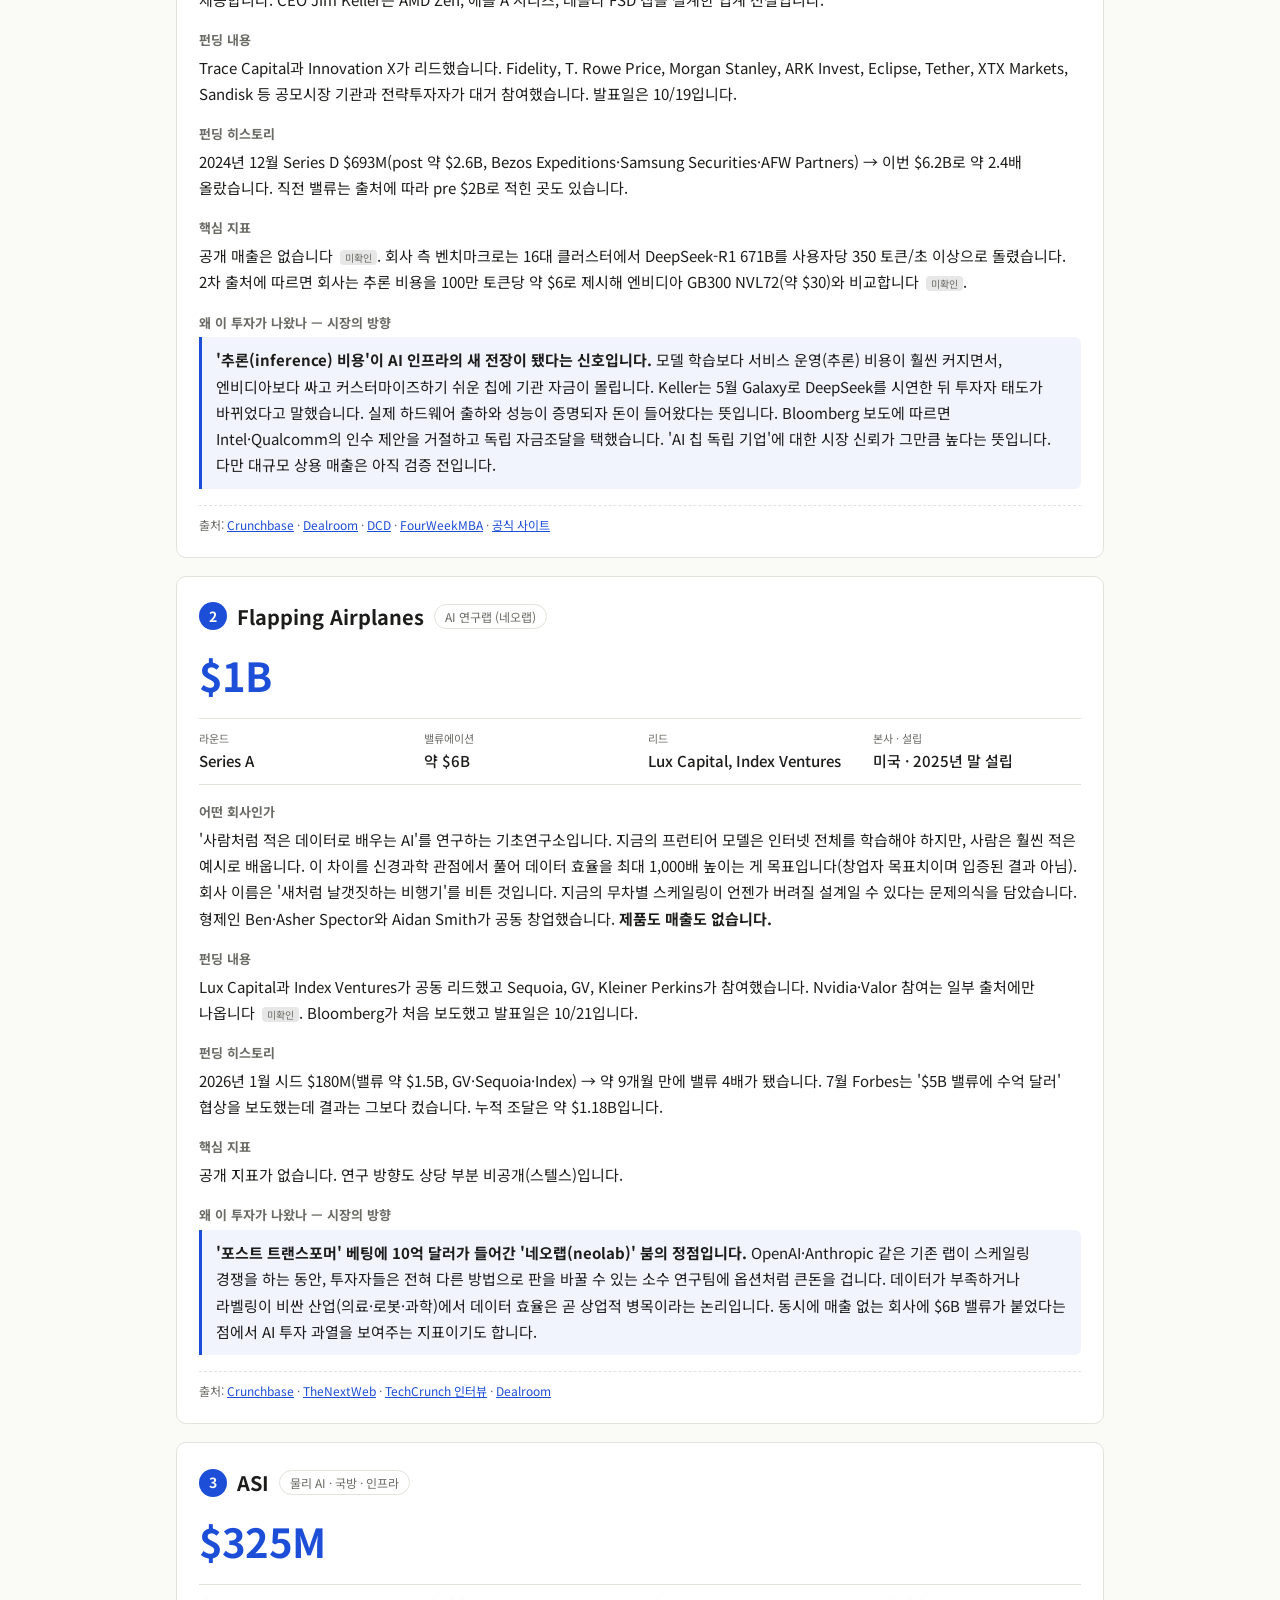
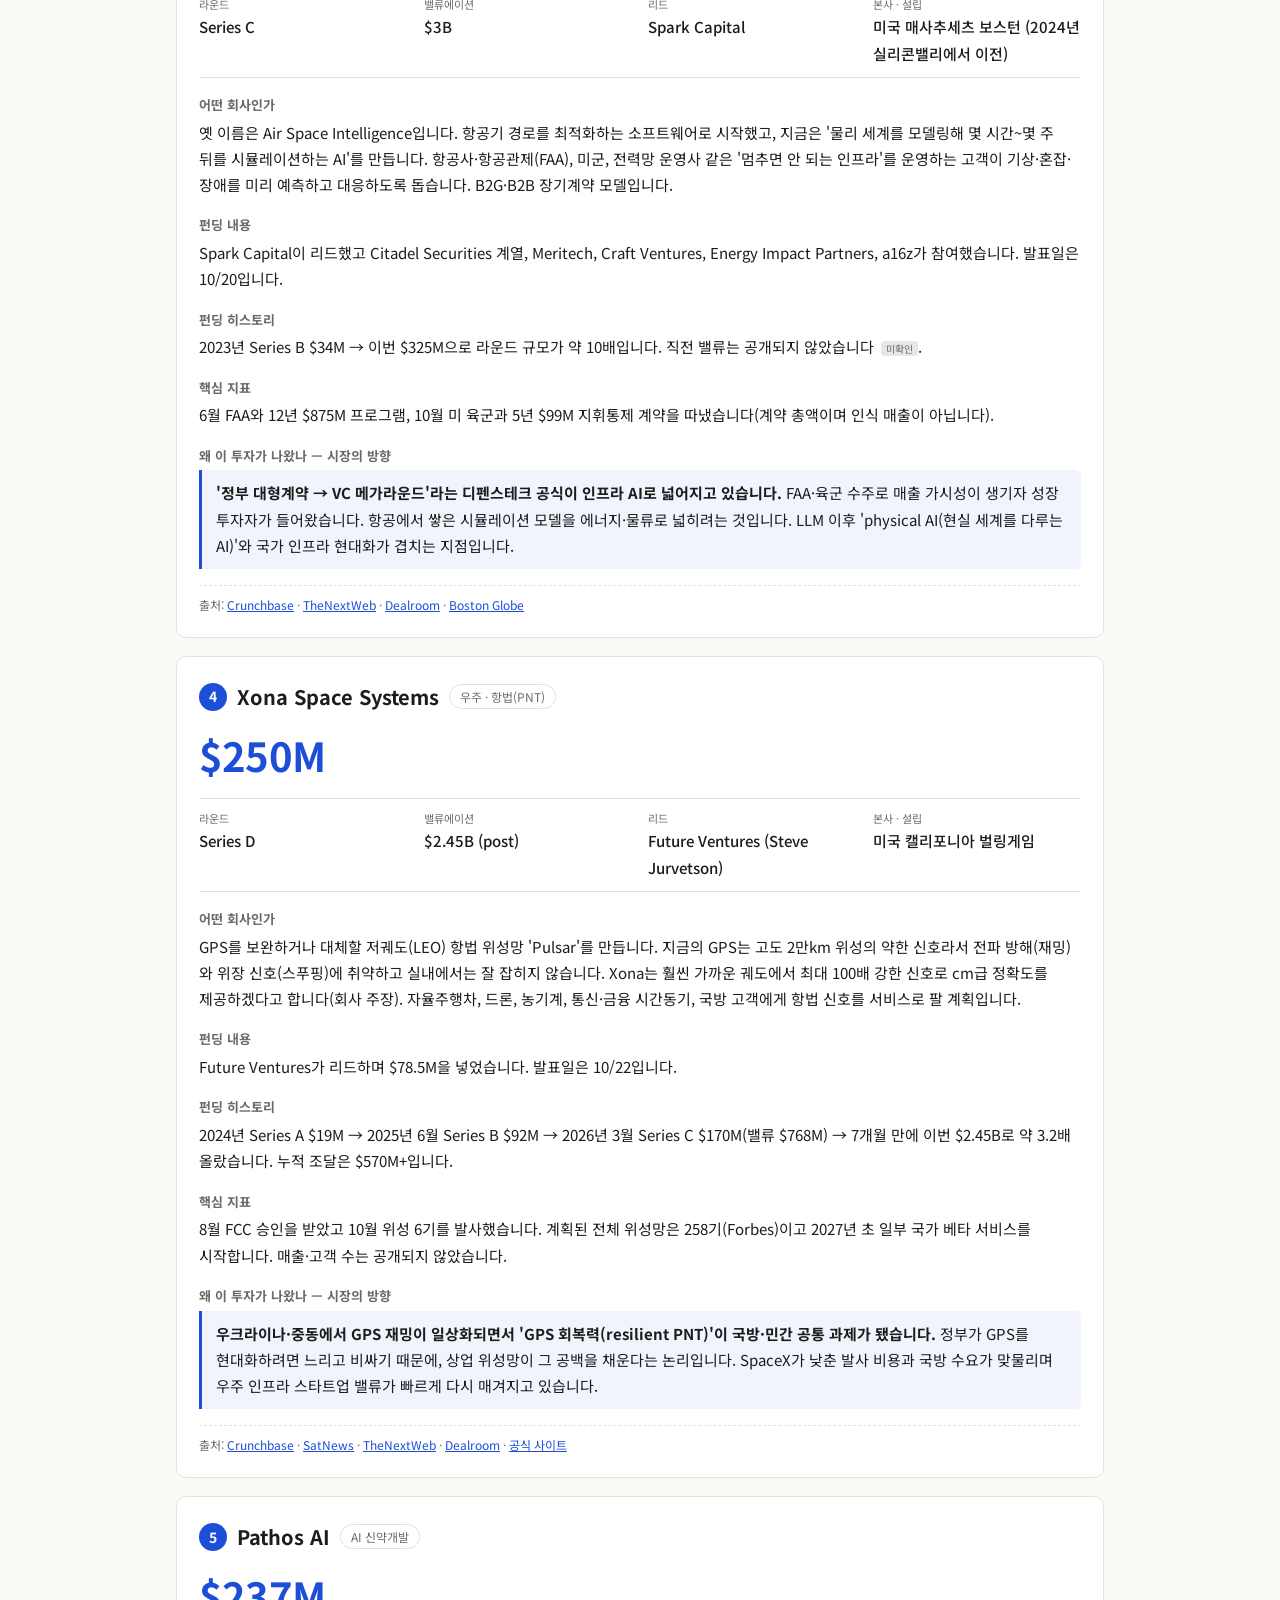
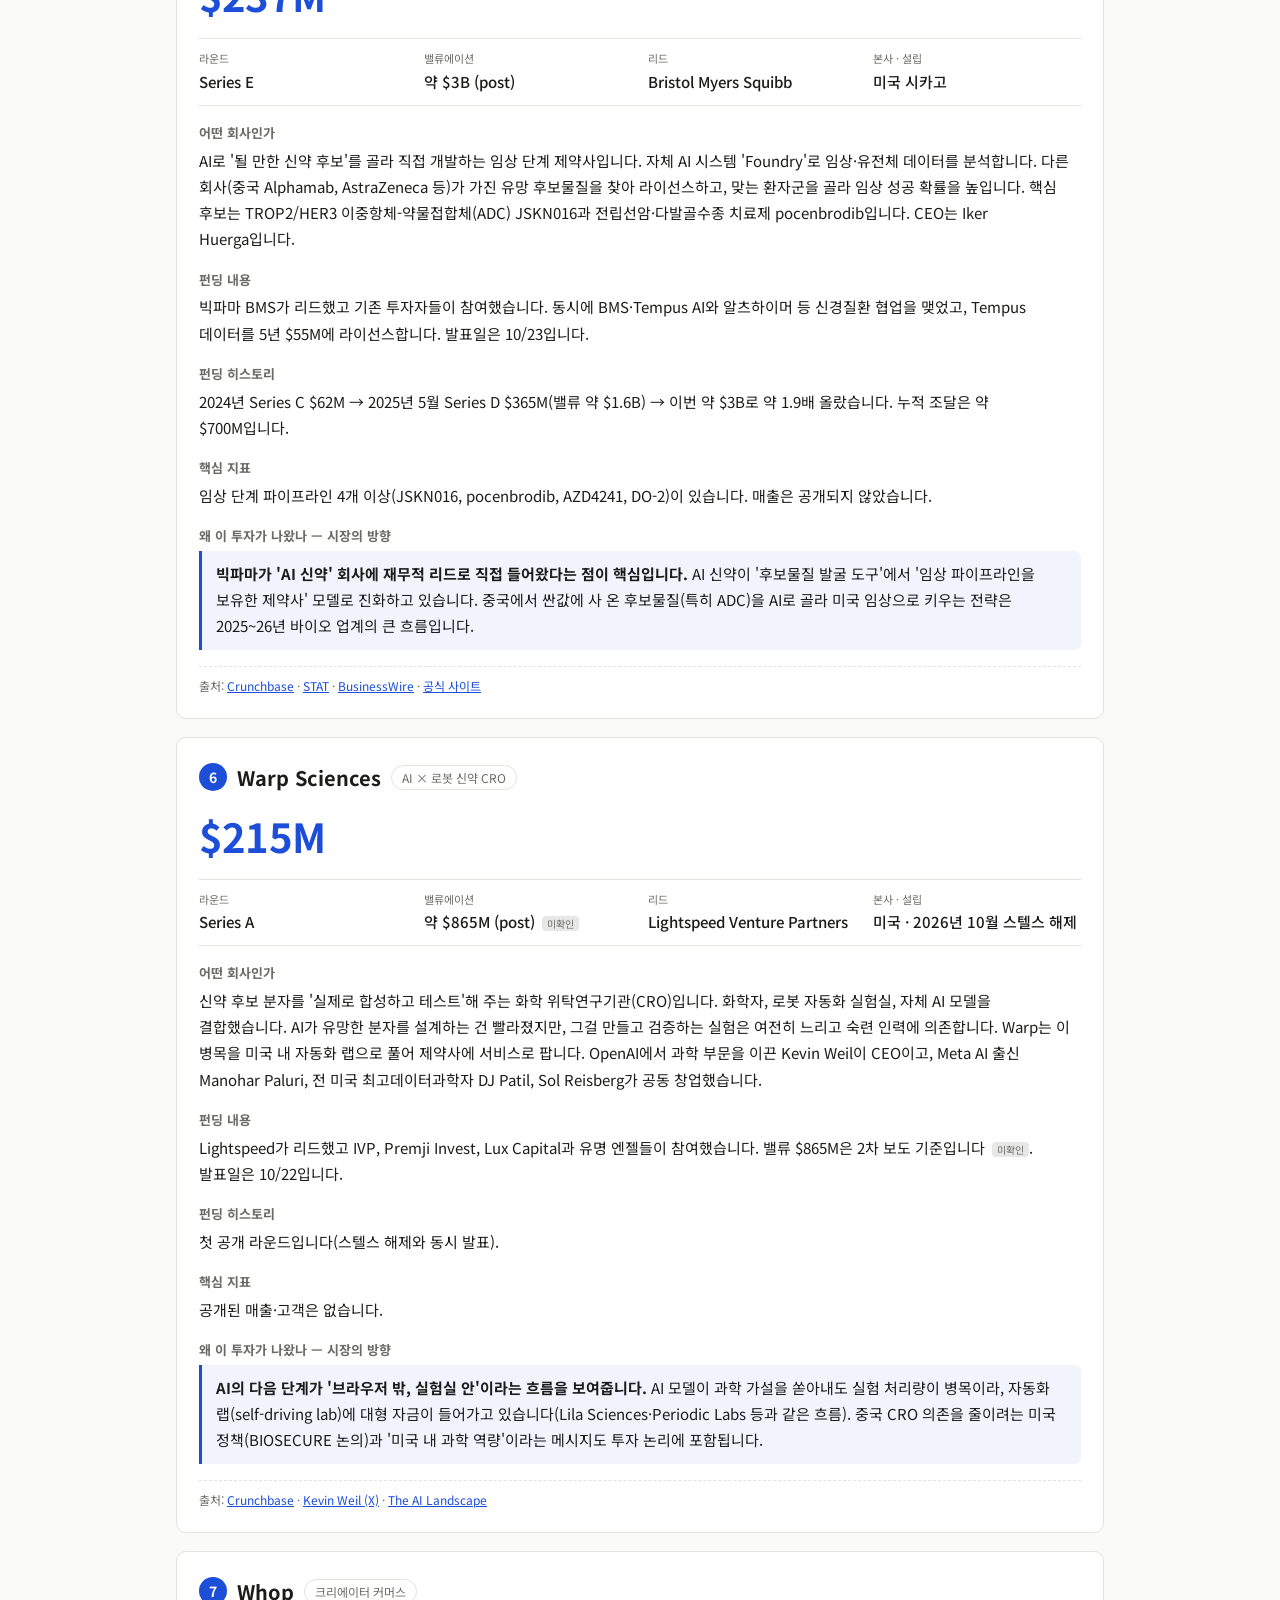
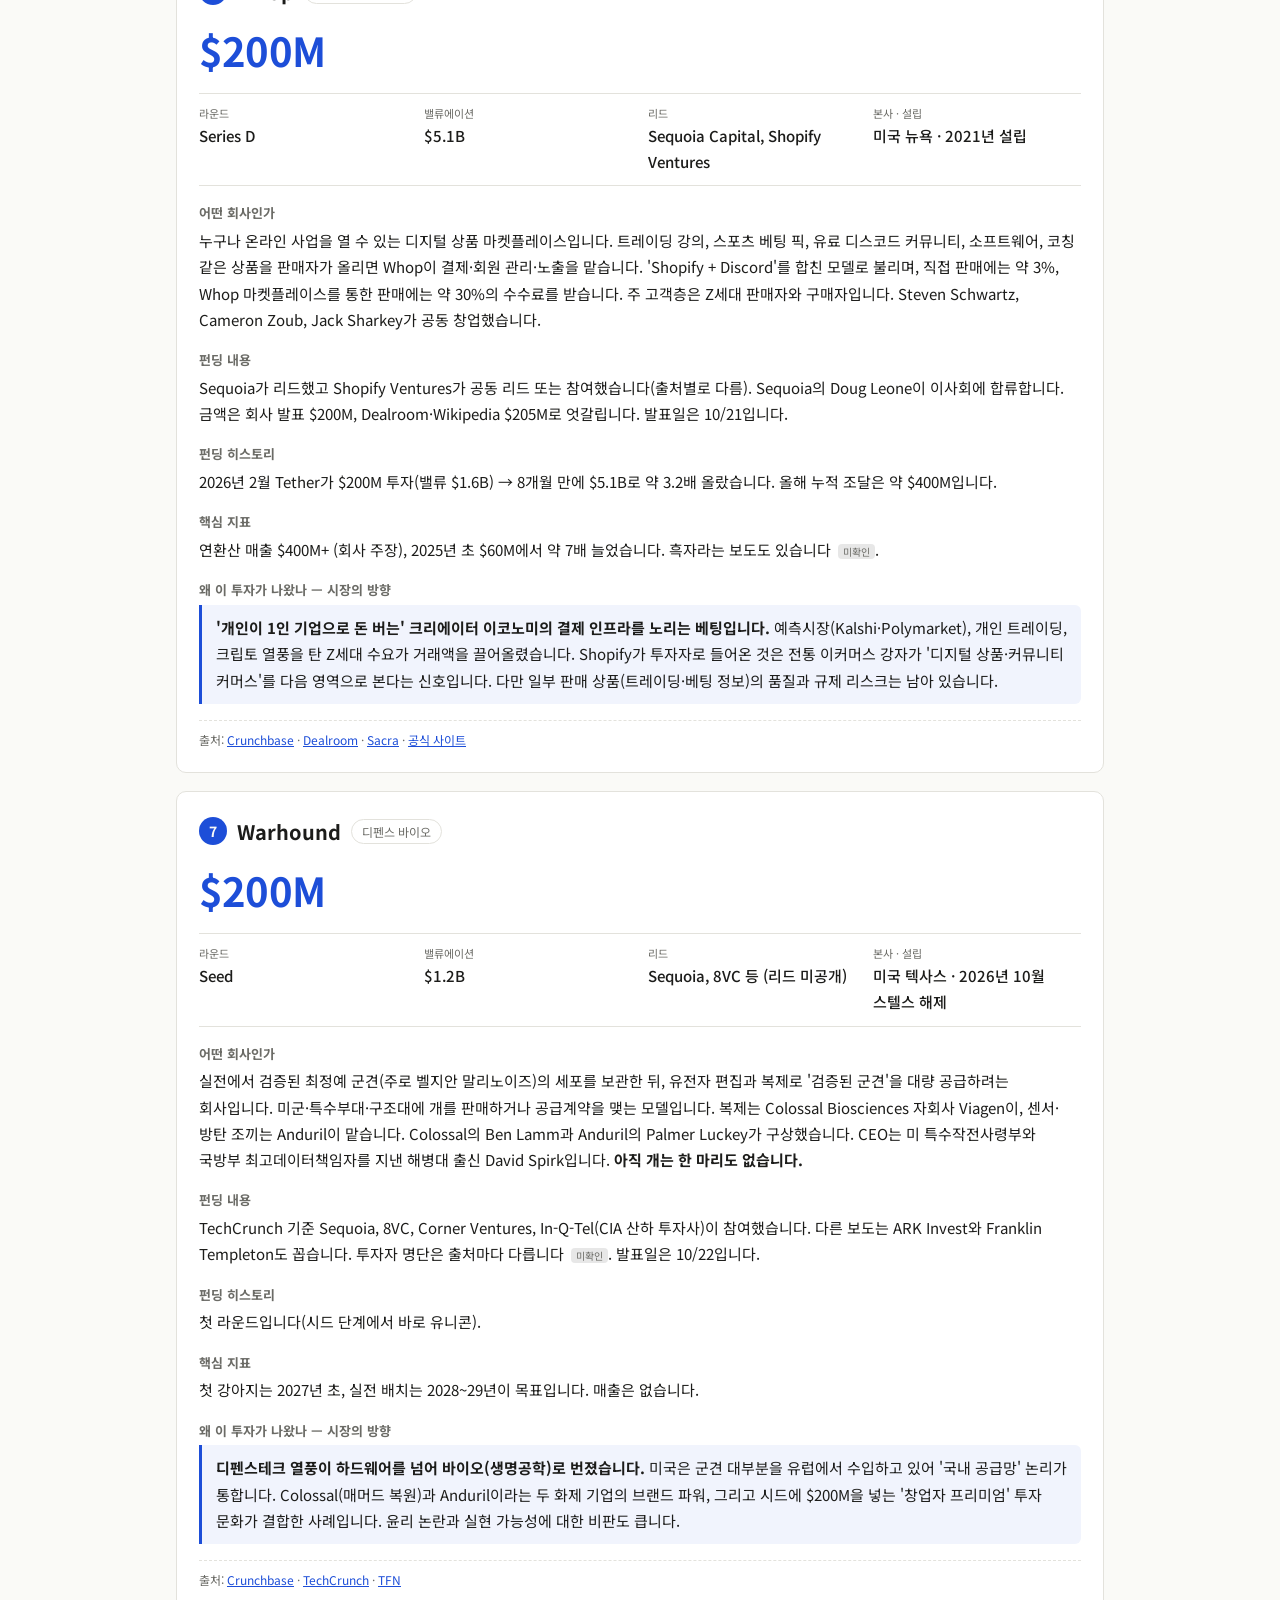
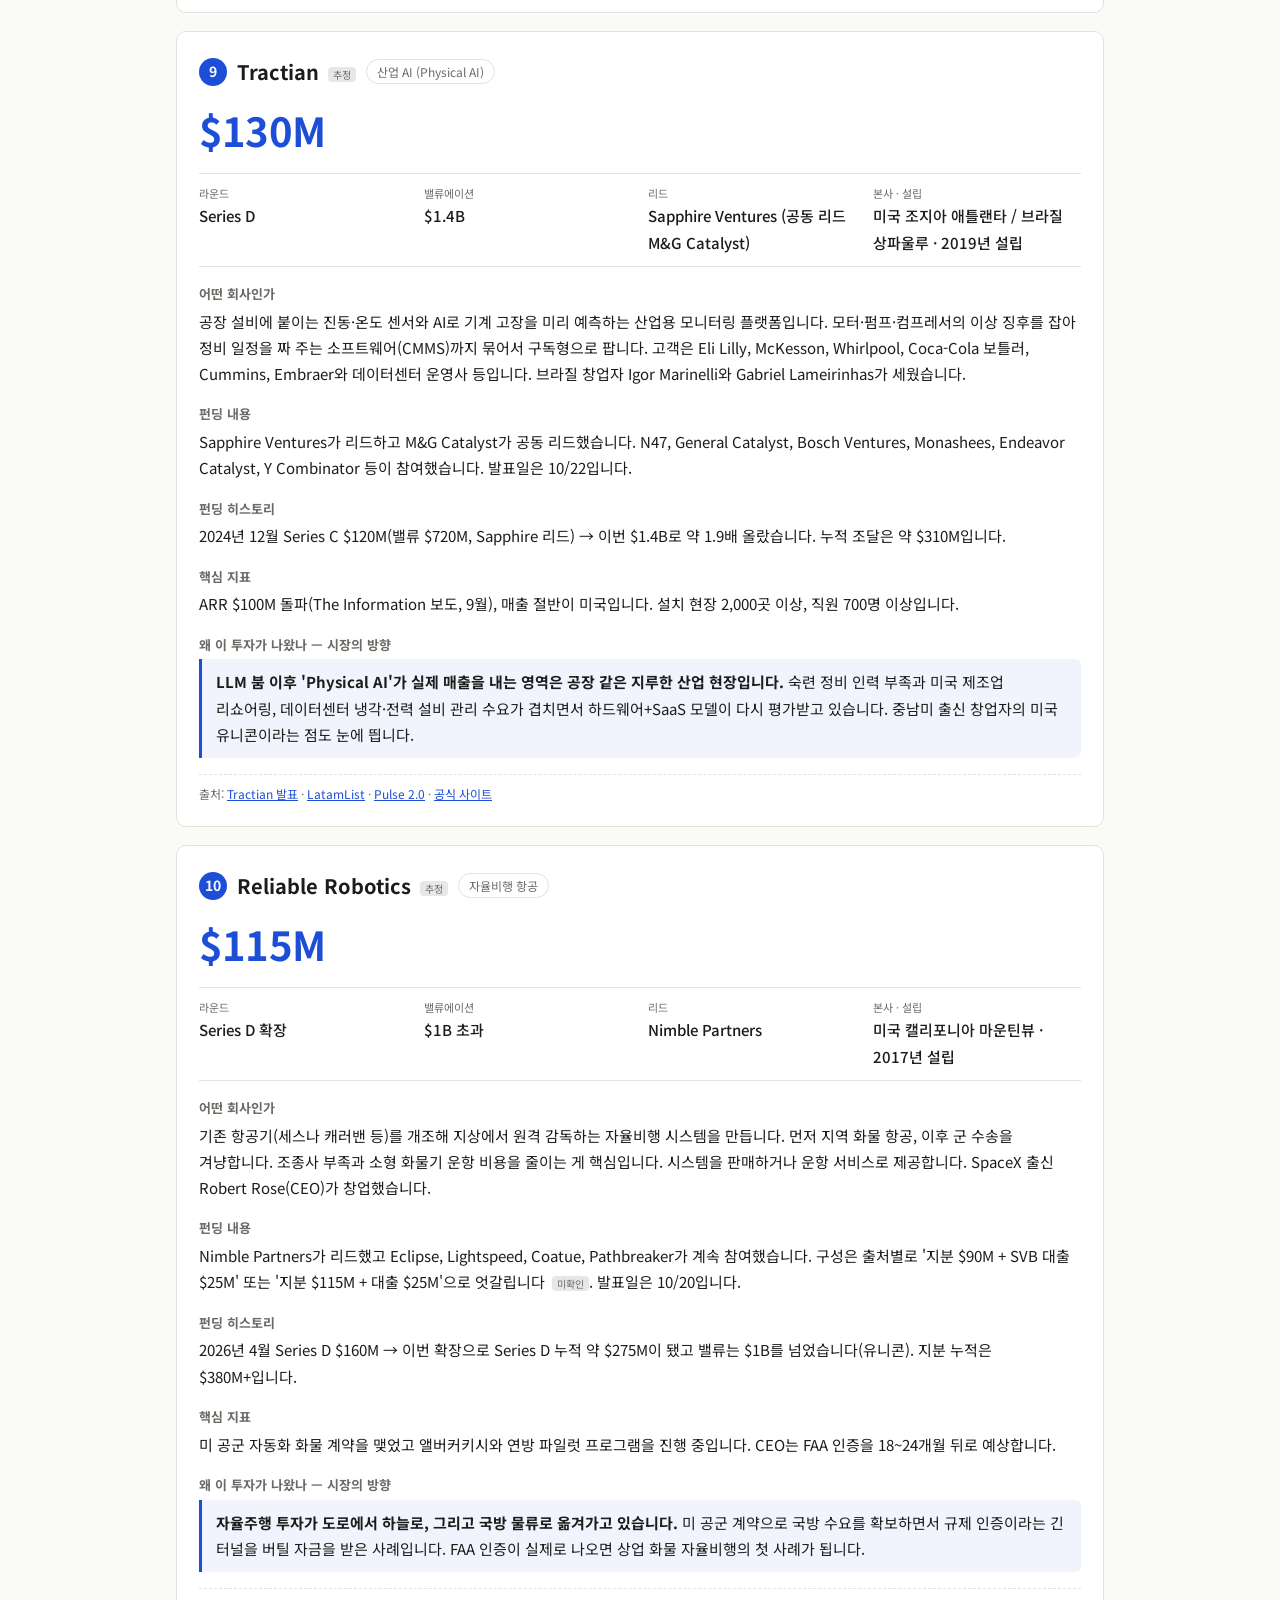
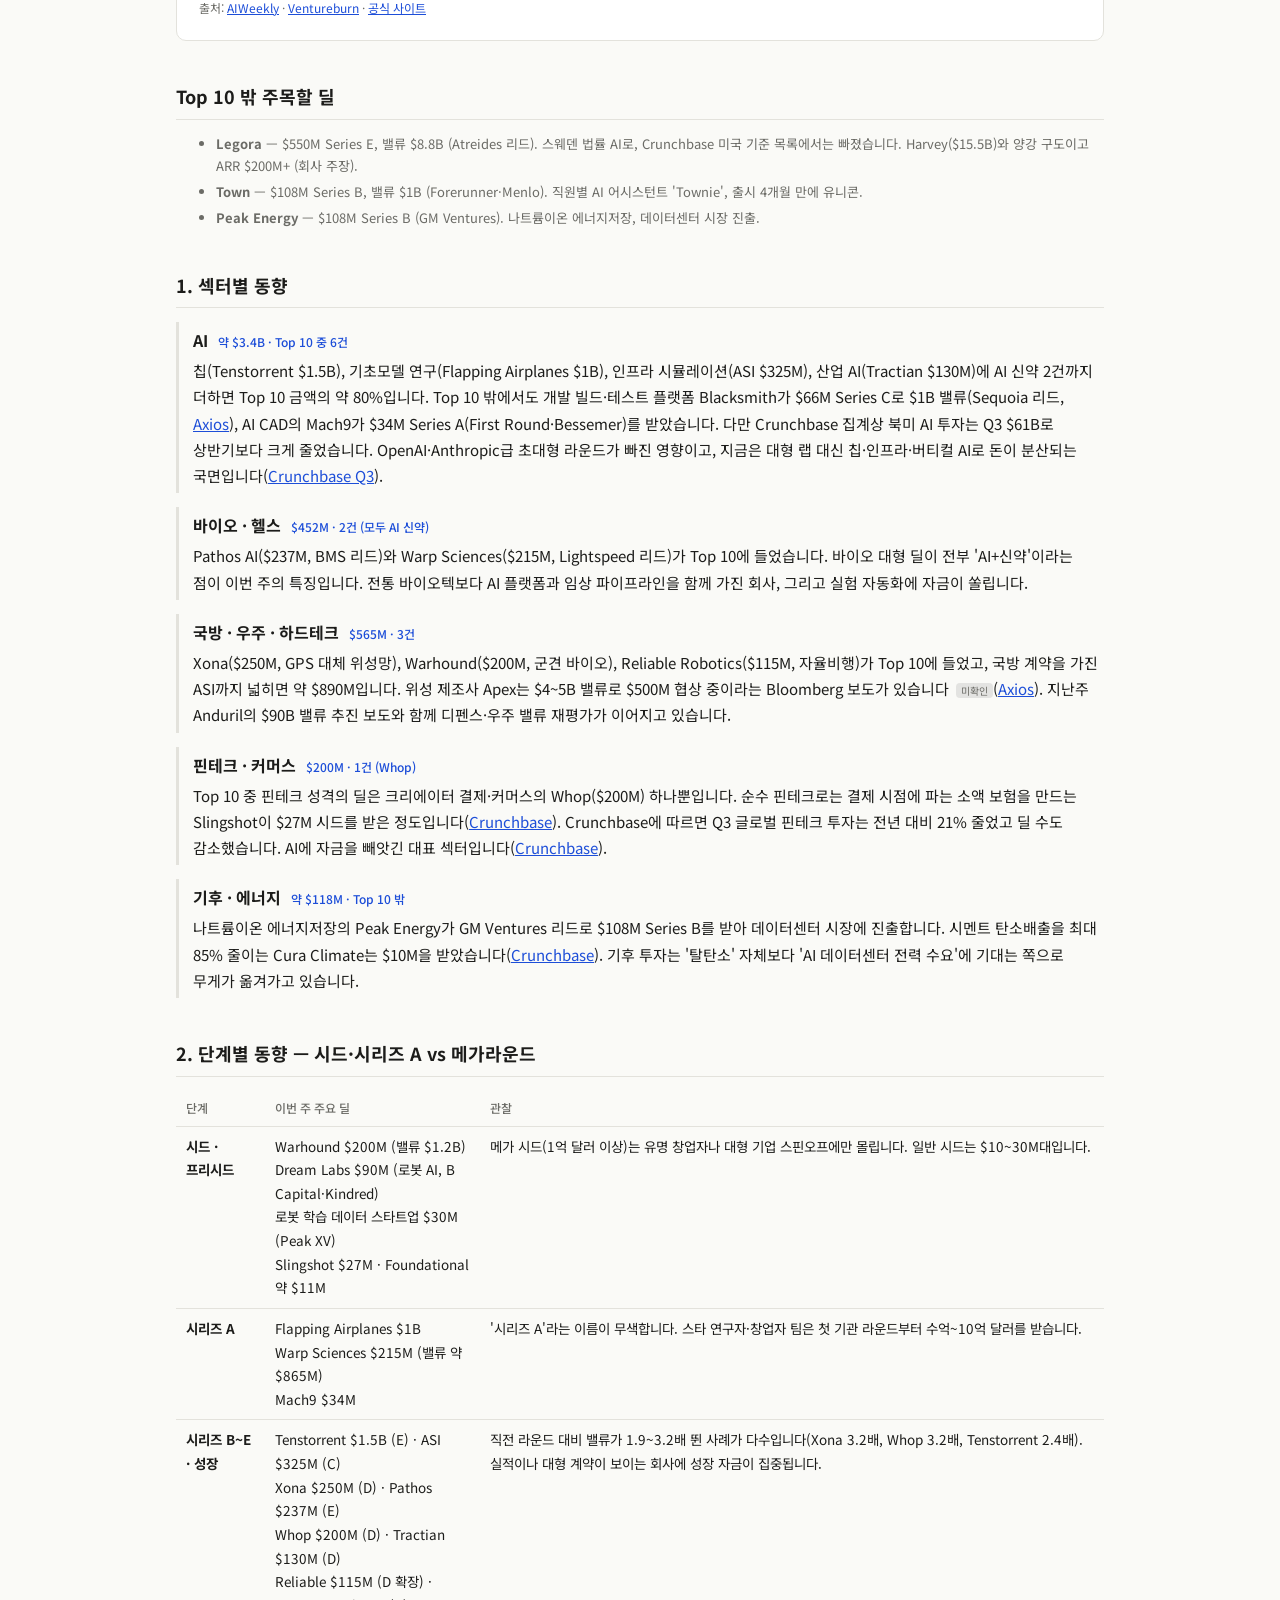
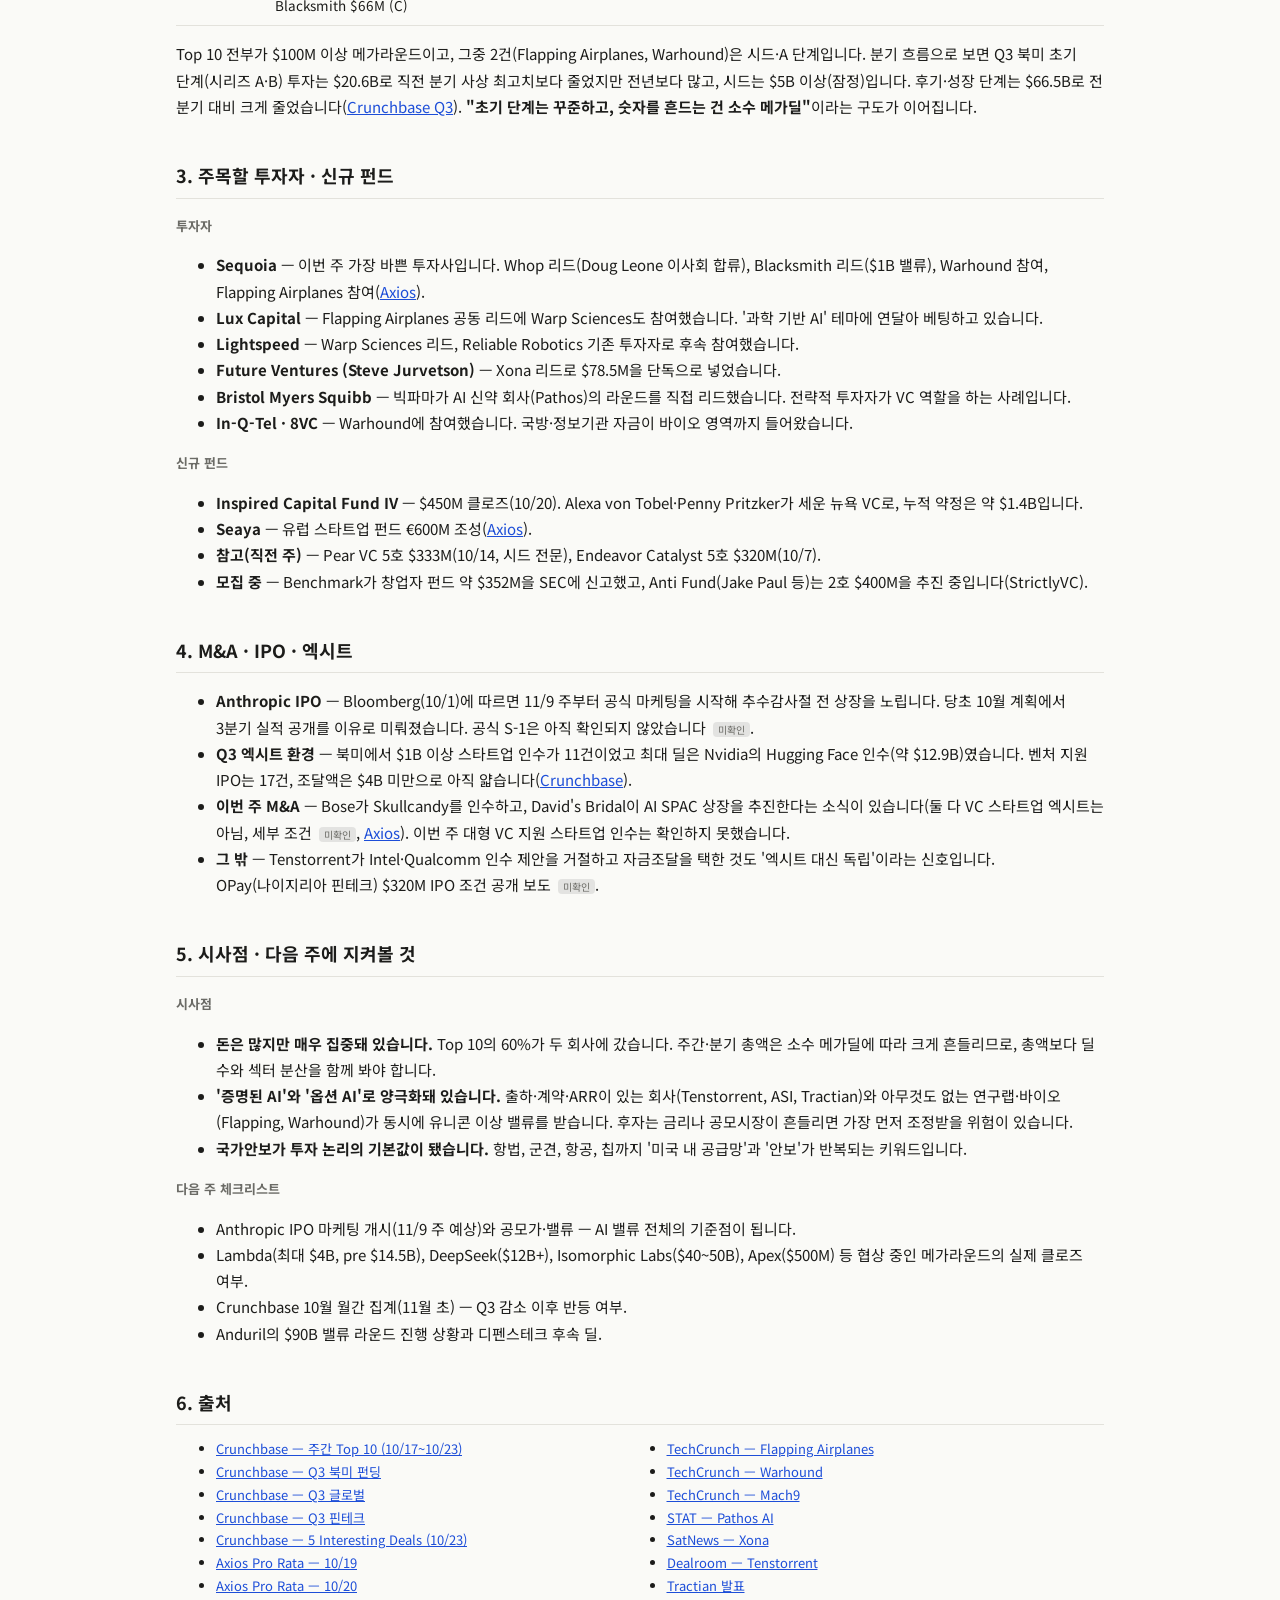
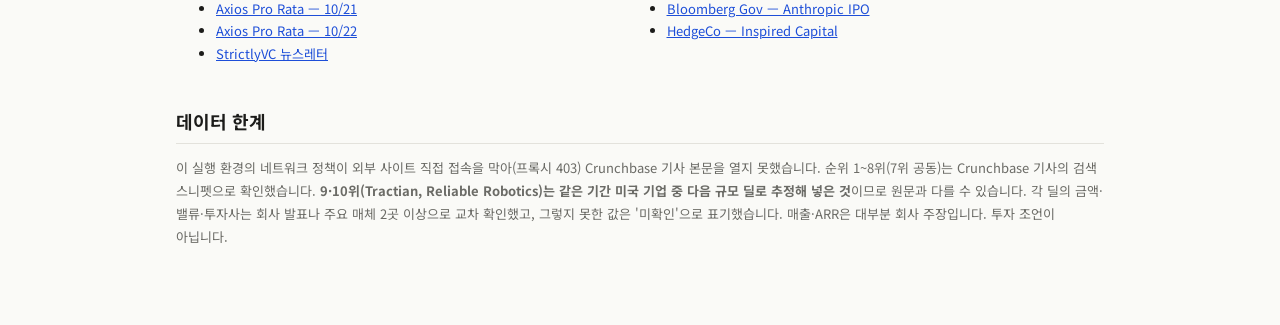
==== commit 92e718d6: "Add weekly report skill, JSON data and fixed HTML builder Co-Authored-By: Claude Opus 5.5 <noreply@a" ====
--- a/reports/2026-10-19.html
+++ b/reports/2026-10-19.html
@@ -13,13 +13,14 @@
 h4{font-size:13px;color:var(--mut);margin:16px 0 3px}.card p{margin:0}.why{background:var(--why);border-left:3px solid var(--ac);padding:10px 14px;border-radius:0 6px 6px 0}
 .src{margin-top:16px;font-size:12px;color:var(--mut);border-top:1px dashed var(--ln);padding-top:8px}
 .u{font-size:10px;background:#8883;color:var(--mut);border-radius:4px;padding:0 5px;margin-left:3px;font-weight:400;white-space:nowrap;vertical-align:middle}.small{font-size:13px;color:var(--mut)}.sec{border-left:3px solid var(--ln);padding:4px 0 4px 14px;margin:14px 0}.sh{display:flex;gap:10px;align-items:baseline;flex-wrap:wrap}.sh b{font-size:16px}.sh span{font-size:12px;color:var(--ac);font-weight:500}.sec p{margin:4px 0 0}.tw{overflow-x:auto}table{border-collapse:collapse;width:100%;font-size:13.5px}th,td{border-bottom:1px solid var(--ln);padding:8px 10px;text-align:left;vertical-align:top}th{font-size:12px;color:var(--mut);font-weight:500}.srcs{columns:2;font-size:13px}@media(max-width:600px){.srcs{columns:1}table{font-size:13px}td,th{padding:6px}}.small li{margin:3px 0}
-@media(max-width:600px){.bar{grid-template-columns:1fr 56px}.bt{grid-column:1/-1;order:3}.amt{font-size:34px}.card{padding:16px}}</style></head><body><div class="w">
+@media(max-width:600px){.bar{grid-template-columns:1fr 56px}.bt{grid-column:1/-1;order:3}.amt{font-size:34px}.card{padding:16px}}.toc{display:flex;flex-wrap:wrap;gap:6px 14px;font-size:13px;margin:14px 0 0;padding:10px 0;border-top:1px solid var(--ln);border-bottom:1px solid var(--ln)}.toc a{text-decoration:none}</style></head><body><div class="w">
 <a href="../index.html">← 전체 리포트</a><h1>Crunchbase Top 10 펀딩 라운드</h1><div class="sub">2026-10-19 ~ 2026-10-25 · 원문: Crunchbase News “The Week’s 10 Biggest Funding Rounds: AI Drives A Varied Lineup Of Large Financings” (10/23 발행, 미국 기업 10/17~10/23 집계) · <a href="https://news.crunchbase.com/venture/biggest-funding-rounds-ai-defense-biotech-robotics-tenstorrent/">원문 링크</a></div>
+<nav class="toc"><a href="#trend">시장의 방향</a><a href="#chart">Top 10</a><a href="#cards">딜 카드</a><a href="#s1">1. 섹터</a><a href="#s2">2. 단계</a><a href="#s3">3. 투자자·펀드</a><a href="#s4">4. 엑시트</a><a href="#s5">5. 시사점</a><a href="#s6">6. 출처</a></nav>
 <p class="lead"><b>Tenstorrent $1.5B·Flapping Airplanes $1B가 이끈 주간, AI 칩·네오랩·AI 신약·디펜스가 Top 10 합계 약 $4.2B.</b> 1~2위가 합계의 60%를 차지합니다. 10건 중 6건이 AI(칩·모델·인프라·신약·산업)이고, 우주·국방·자율비행이 다음 축입니다.</p>
 <div class="tiles"><div class="tile"><b>$4,172M</b><span>Top 10 합계</span></div><div class="tile"><b>$1.5B</b><span>최대 딜 · Tenstorrent</span></div><div class="tile"><b>AI 6건</b><span>최다 섹터 (AI 신약 2건 포함)</span></div><div class="tile"><b>$417M</b><span>평균 라운드 규모</span></div></div>
-<h2>이번 주 시장의 방향</h2><ul class="trend"><li><b>AI 인프라의 무게중심이 '학습'에서 '추론 비용'으로.</b> Tenstorrent가 Intel·Qualcomm 인수 제안을 거절하고 $1.5B를 받았습니다. 엔비디아 대안 칩에 공모시장 기관(Fidelity·T. Rowe)까지 들어왔습니다.</li><li><b>'네오랩' 붐.</b> 제품·매출 없는 Flapping Airplanes가 9개월 만에 밸류 4배($6B)가 됐습니다. 스케일링 너머의 새 패러다임에 대한 옵션 베팅이자 과열 신호이기도 합니다.</li><li><b>AI가 실험실·공장·하늘로 '물리 세계'에 진입.</b> AI 신약(Pathos, Warp Sciences), 산업 설비(Tractian), 인프라 시뮬레이션(ASI), 자율비행(Reliable)이 이번 주 Top 10의 절반입니다.</li><li><b>디펜스·국가안보가 두 번째 축.</b> GPS 재밍 대응(Xona), 군견 바이오(Warhound), 군 계약을 등에 업은 ASI·Reliable까지 '국내 공급망·안보' 논리가 투자 근거로 반복됩니다.</li></ul>
-<h2>Top 10 한눈에</h2><a class="bar" href="#d1"><span class="bn">1. Tenstorrent</span><span class="bt"><i style="width:100.0%"></i></span><span class="ba">$1.5B</span></a><a class="bar" href="#d2"><span class="bn">2. Flapping Airplanes</span><span class="bt"><i style="width:66.7%"></i></span><span class="ba">$1B</span></a><a class="bar" href="#d3"><span class="bn">3. ASI</span><span class="bt"><i style="width:21.7%"></i></span><span class="ba">$325M</span></a><a class="bar" href="#d4"><span class="bn">4. Xona Space Systems</span><span class="bt"><i style="width:16.7%"></i></span><span class="ba">$250M</span></a><a class="bar" href="#d5"><span class="bn">5. Pathos AI</span><span class="bt"><i style="width:15.8%"></i></span><span class="ba">$237M</span></a><a class="bar" href="#d6"><span class="bn">6. Warp Sciences</span><span class="bt"><i style="width:14.3%"></i></span><span class="ba">$215M</span></a><a class="bar" href="#d7"><span class="bn">7. Whop</span><span class="bt"><i style="width:13.3%"></i></span><span class="ba">$200M</span></a><a class="bar" href="#d8"><span class="bn">7. Warhound</span><span class="bt"><i style="width:13.3%"></i></span><span class="ba">$200M</span></a><a class="bar" href="#d9"><span class="bn">9. Tractian</span><span class="bt"><i style="width:8.7%"></i></span><span class="ba">$130M</span></a><a class="bar" href="#d10"><span class="bn">10. Reliable Robotics</span><span class="bt"><i style="width:7.7%"></i></span><span class="ba">$115M</span></a>
-<h2>딜 카드</h2><article class="card" id="d1"><div class="ch"><span class="rk">1</span><h3>Tenstorrent</h3><span class="tag">AI 반도체</span></div>
+<h2 id="trend">이번 주 시장의 방향</h2><ul class="trend"><li><b>AI 인프라의 무게중심이 '학습'에서 '추론 비용'으로.</b> Tenstorrent가 Intel·Qualcomm 인수 제안을 거절하고 $1.5B를 받았습니다. 엔비디아 대안 칩에 공모시장 기관(Fidelity·T. Rowe)까지 들어왔습니다.</li><li><b>'네오랩' 붐.</b> 제품·매출 없는 Flapping Airplanes가 9개월 만에 밸류 4배($6B)가 됐습니다. 스케일링 너머의 새 패러다임에 대한 옵션 베팅이자 과열 신호이기도 합니다.</li><li><b>AI가 실험실·공장·하늘로 '물리 세계'에 진입.</b> AI 신약(Pathos, Warp Sciences), 산업 설비(Tractian), 인프라 시뮬레이션(ASI), 자율비행(Reliable)이 이번 주 Top 10의 절반입니다.</li><li><b>디펜스·국가안보가 두 번째 축.</b> GPS 재밍 대응(Xona), 군견 바이오(Warhound), 군 계약을 등에 업은 ASI·Reliable까지 '국내 공급망·안보' 논리가 투자 근거로 반복됩니다.</li></ul>
+<h2 id="chart">Top 10 한눈에</h2><a class="bar" href="#d1"><span class="bn">1. Tenstorrent</span><span class="bt"><i style="width:100.0%"></i></span><span class="ba">$1.5B</span></a><a class="bar" href="#d2"><span class="bn">2. Flapping Airplanes</span><span class="bt"><i style="width:66.7%"></i></span><span class="ba">$1B</span></a><a class="bar" href="#d3"><span class="bn">3. ASI</span><span class="bt"><i style="width:21.7%"></i></span><span class="ba">$325M</span></a><a class="bar" href="#d4"><span class="bn">4. Xona Space Systems</span><span class="bt"><i style="width:16.7%"></i></span><span class="ba">$250M</span></a><a class="bar" href="#d5"><span class="bn">5. Pathos AI</span><span class="bt"><i style="width:15.8%"></i></span><span class="ba">$237M</span></a><a class="bar" href="#d6"><span class="bn">6. Warp Sciences</span><span class="bt"><i style="width:14.3%"></i></span><span class="ba">$215M</span></a><a class="bar" href="#d7"><span class="bn">7. Whop</span><span class="bt"><i style="width:13.3%"></i></span><span class="ba">$200M</span></a><a class="bar" href="#d8"><span class="bn">7. Warhound</span><span class="bt"><i style="width:13.3%"></i></span><span class="ba">$200M</span></a><a class="bar" href="#d9"><span class="bn">9. Tractian</span><span class="bt"><i style="width:8.7%"></i></span><span class="ba">$130M</span></a><a class="bar" href="#d10"><span class="bn">10. Reliable Robotics</span><span class="bt"><i style="width:7.7%"></i></span><span class="ba">$115M</span></a>
+<h2 id="cards">딜 카드</h2><article class="card" id="d1"><div class="ch"><span class="rk">1</span><h3>Tenstorrent</h3><span class="tag">AI 반도체</span></div>
 <div class="amt">$1.5B</div>
 <dl class="meta"><div><dt>라운드</dt><dd>Series E</dd></div><div><dt>밸류에이션</dt><dd>$6.2B (post)</dd></div><div><dt>리드</dt><dd>Trace Capital, Innovation X</dd></div><div><dt>본사 · 설립</dt><dd>미국 캘리포니아 산타클라라 · 2016년 설립</dd></div></dl>
 <h4>어떤 회사인가</h4><p>엔비디아 GPU를 대체할 AI 칩과 서버를 만드는 회사입니다. 칩 설계 표준으로 무료 개방형 규격인 RISC-V를 쓰고, AI 연산 코어 'Tensix'를 얹은 'Blackhole' 칩을 만듭니다. 이 칩 32개를 묶은 'Galaxy' 서버(FP8 23 PFLOPS)를 2026년 4월부터 출하했습니다. 돈은 세 군데서 법니다. ① 데이터센터·클라우드에 서버를 팔고 ② 삼성·LG 같은 칩 설계사에 CPU·AI 코어 IP를 라이선스하고 ③ 오픈 웨이트 LLM 추론 서비스를 제공합니다. CEO Jim Keller는 AMD Zen, 애플 A 시리즈, 테슬라 FSD 칩을 설계한 업계 전설입니다.</p><h4>펀딩 내용</h4><p>Trace Capital과 Innovation X가 리드했습니다. Fidelity, T. Rowe Price, Morgan Stanley, ARK Invest, Eclipse, Tether, XTX Markets, Sandisk 등 공모시장 기관과 전략투자자가 대거 참여했습니다. 발표일은 10/19입니다.</p><h4>펀딩 히스토리</h4><p>2024년 12월 Series D $693M(post 약 $2.6B, Bezos Expeditions·Samsung Securities·AFW Partners) → 이번 $6.2B로 약 2.4배 올랐습니다. 직전 밸류는 출처에 따라 pre $2B로 적힌 곳도 있습니다.</p><h4>핵심 지표</h4><p>공개 매출은 없습니다 <span class="u">미확인</span>. 회사 측 벤치마크로는 16대 클러스터에서 DeepSeek-R1 671B를 사용자당 350 토큰/초 이상으로 돌렸습니다. 2차 출처에 따르면 회사는 추론 비용을 100만 토큰당 약 $6로 제시해 엔비디아 GB300 NVL72(약 $30)와 비교합니다 <span class="u">미확인</span>.</p><h4>왜 이 투자가 나왔나 — 시장의 방향</h4><p class="why"><b>'추론(inference) 비용'이 AI 인프라의 새 전장이 됐다는 신호입니다.</b> 모델 학습보다 서비스 운영(추론) 비용이 훨씬 커지면서, 엔비디아보다 싸고 커스터마이즈하기 쉬운 칩에 기관 자금이 몰립니다. Keller는 5월 Galaxy로 DeepSeek를 시연한 뒤 투자자 태도가 바뀌었다고 말했습니다. 실제 하드웨어 출하와 성능이 증명되자 돈이 들어왔다는 뜻입니다. Bloomberg 보도에 따르면 Intel·Qualcomm의 인수 제안을 거절하고 독립 자금조달을 택했습니다. 'AI 칩 독립 기업'에 대한 시장 신뢰가 그만큼 높다는 뜻입니다. 다만 대규모 상용 매출은 아직 검증 전입니다.</p>
@@ -61,11 +62,11 @@
 <h4>어떤 회사인가</h4><p>기존 항공기(세스나 캐러밴 등)를 개조해 지상에서 원격 감독하는 자율비행 시스템을 만듭니다. 먼저 지역 화물 항공, 이후 군 수송을 겨냥합니다. 조종사 부족과 소형 화물기 운항 비용을 줄이는 게 핵심입니다. 시스템을 판매하거나 운항 서비스로 제공합니다. SpaceX 출신 Robert Rose(CEO)가 창업했습니다.</p><h4>펀딩 내용</h4><p>Nimble Partners가 리드했고 Eclipse, Lightspeed, Coatue, Pathbreaker가 계속 참여했습니다. 구성은 출처별로 '지분 $90M + SVB 대출 $25M' 또는 '지분 $115M + 대출 $25M'으로 엇갈립니다 <span class="u">미확인</span>. 발표일은 10/20입니다.</p><h4>펀딩 히스토리</h4><p>2026년 4월 Series D $160M → 이번 확장으로 Series D 누적 약 $275M이 됐고 밸류는 $1B를 넘었습니다(유니콘). 지분 누적은 $380M+입니다.</p><h4>핵심 지표</h4><p>미 공군 자동화 화물 계약을 맺었고 앨버커키시와 연방 파일럿 프로그램을 진행 중입니다. CEO는 FAA 인증을 18~24개월 뒤로 예상합니다.</p><h4>왜 이 투자가 나왔나 — 시장의 방향</h4><p class="why"><b>자율주행 투자가 도로에서 하늘로, 그리고 국방 물류로 옮겨가고 있습니다.</b> 미 공군 계약으로 국방 수요를 확보하면서 규제 인증이라는 긴 터널을 버틸 자금을 받은 사례입니다. FAA 인증이 실제로 나오면 상업 화물 자율비행의 첫 사례가 됩니다.</p>
 <div class="src">출처: <a href="https://aiweekly.co/alerts/reliable-robotics-lands-115m-series-d-extension-at-1b-valuation-to-push">AIWeekly</a> · <a href="https://ventureburn.com/reliable-robotics-secures-115m-autonomous-aviation/">Ventureburn</a> · <a href="https://reliable.co">공식 사이트</a></div></article>
 <h2>Top 10 밖 주목할 딜</h2><ul class="small"><li><b>Legora</b> — $550M Series E, 밸류 $8.8B (Atreides 리드). 스웨덴 법률 AI로, Crunchbase 미국 기준 목록에서는 빠졌습니다. Harvey($15.5B)와 양강 구도이고 ARR $200M+ (회사 주장).</li><li><b>Town</b> — $108M Series B, 밸류 $1B (Forerunner·Menlo). 직원별 AI 어시스턴트 'Townie', 출시 4개월 만에 유니콘.</li><li><b>Peak Energy</b> — $108M Series B (GM Ventures). 나트륨이온 에너지저장, 데이터센터 시장 진출.</li></ul>
-<h2>1. 섹터별 동향</h2><div class="sec"><div class="sh"><b>AI</b><span>약 $3.4B · Top 10 중 6건</span></div><p>칩(Tenstorrent $1.5B), 기초모델 연구(Flapping Airplanes $1B), 인프라 시뮬레이션(ASI $325M), 산업 AI(Tractian $130M)에 AI 신약 2건까지 더하면 Top 10 금액의 약 80%입니다. Top 10 밖에서도 개발 빌드·테스트 플랫폼 Blacksmith가 $66M Series C로 $1B 밸류(Sequoia 리드, <a href="https://www.axios.com/pro/all-deals/2026/10/21/pro-rata-premium-whop-blacksmith-hackensack-meridian">Axios</a>), AI CAD의 Mach9가 $34M Series A(First Round·Bessemer)를 받았습니다. 다만 Crunchbase 집계상 북미 AI 투자는 Q3 $61B로 상반기보다 크게 줄었습니다. OpenAI·Anthropic급 초대형 라운드가 빠진 영향이고, 지금은 대형 랩 대신 칩·인프라·버티컬 AI로 돈이 분산되는 국면입니다(<a href="https://news.crunchbase.com/venture/q3-2026-north-america-startup-funding-falls-ai-exits-data/">Crunchbase Q3</a>).</p></div><div class="sec"><div class="sh"><b>바이오 · 헬스</b><span>$452M · 2건 (모두 AI 신약)</span></div><p>Pathos AI($237M, BMS 리드)와 Warp Sciences($215M, Lightspeed 리드)가 Top 10에 들었습니다. 바이오 대형 딜이 전부 'AI+신약'이라는 점이 이번 주의 특징입니다. 전통 바이오텍보다 AI 플랫폼과 임상 파이프라인을 함께 가진 회사, 그리고 실험 자동화에 자금이 쏠립니다.</p></div><div class="sec"><div class="sh"><b>국방 · 우주 · 하드테크</b><span>$565M · 3건</span></div><p>Xona($250M, GPS 대체 위성망), Warhound($200M, 군견 바이오), Reliable Robotics($115M, 자율비행)가 Top 10에 들었고, 국방 계약을 가진 ASI까지 넓히면 약 $890M입니다. 위성 제조사 Apex는 $4~5B 밸류로 $500M 협상 중이라는 Bloomberg 보도가 있습니다 <span class="u">미확인</span>(<a href="https://www.axios.com/pro/all-deals/2026/10/22/pro-rata-premium-apex-xona-davids-bridal-skullcandy">Axios</a>). 지난주 Anduril의 $90B 밸류 추진 보도와 함께 디펜스·우주 밸류 재평가가 이어지고 있습니다.</p></div><div class="sec"><div class="sh"><b>핀테크 · 커머스</b><span>$200M · 1건 (Whop)</span></div><p>Top 10 중 핀테크 성격의 딜은 크리에이터 결제·커머스의 Whop($200M) 하나뿐입니다. 순수 핀테크로는 결제 시점에 파는 소액 보험을 만드는 Slingshot이 $27M 시드를 받은 정도입니다(<a href="https://news.crunchbase.com/sections/venture/">Crunchbase</a>). Crunchbase에 따르면 Q3 글로벌 핀테크 투자는 전년 대비 21% 줄었고 딜 수도 감소했습니다. AI에 자금을 빼앗긴 대표 섹터입니다(<a href="https://news.crunchbase.com/venture/q3-2026-fintech-startup-funding-deal-count-fell-ai/">Crunchbase</a>).</p></div><div class="sec"><div class="sh"><b>기후 · 에너지</b><span>약 $118M · Top 10 밖</span></div><p>나트륨이온 에너지저장의 Peak Energy가 GM Ventures 리드로 $108M Series B를 받아 데이터센터 시장에 진출합니다. 시멘트 탄소배출을 최대 85% 줄이는 Cura Climate는 $10M을 받았습니다(<a href="https://news.crunchbase.com/venture/interesting-startup-deals-robots-ai-gaming-clean-tech/">Crunchbase</a>). 기후 투자는 '탈탄소' 자체보다 'AI 데이터센터 전력 수요'에 기대는 쪽으로 무게가 옮겨가고 있습니다.</p></div>
-<h2>2. 단계별 동향 — 시드·시리즈 A vs 메가라운드</h2><div class="tw"><table><thead><tr><th>단계</th><th>이번 주 주요 딜</th><th>관찰</th></tr></thead><tbody><tr><td><b>시드 · 프리시드</b></td><td>Warhound $200M (밸류 $1.2B)<br>Dream Labs $90M (로봇 AI, B Capital·Kindred)<br>로봇 학습 데이터 스타트업 $30M (Peak XV)<br>Slingshot $27M · Foundational 약 $11M</td><td>메가 시드(1억 달러 이상)는 유명 창업자나 대형 기업 스핀오프에만 몰립니다. 일반 시드는 $10~30M대입니다.</td></tr><tr><td><b>시리즈 A</b></td><td>Flapping Airplanes $1B<br>Warp Sciences $215M (밸류 약 $865M)<br>Mach9 $34M</td><td>'시리즈 A'라는 이름이 무색합니다. 스타 연구자·창업자 팀은 첫 기관 라운드부터 수억~10억 달러를 받습니다.</td></tr><tr><td><b>시리즈 B~E · 성장</b></td><td>Tenstorrent $1.5B (E) · ASI $325M (C)<br>Xona $250M (D) · Pathos $237M (E)<br>Whop $200M (D) · Tractian $130M (D)<br>Reliable $115M (D 확장) · Blacksmith $66M (C)</td><td>직전 라운드 대비 밸류가 1.9~3.2배 뛴 사례가 다수입니다(Xona 3.2배, Whop 3.2배, Tenstorrent 2.4배). 실적이나 대형 계약이 보이는 회사에 성장 자금이 집중됩니다.</td></tr></tbody></table></div><p>Top 10 전부가 $100M 이상 메가라운드이고, 그중 2건(Flapping Airplanes, Warhound)은 시드·A 단계입니다. 분기 흐름으로 보면 Q3 북미 초기 단계(시리즈 A·B) 투자는 $20.6B로 직전 분기 사상 최고치보다 줄었지만 전년보다 많고, 시드는 $5B 이상(잠정)입니다. 후기·성장 단계는 $66.5B로 전 분기 대비 크게 줄었습니다(<a href="https://news.crunchbase.com/venture/q3-2026-north-america-startup-funding-falls-ai-exits-data/">Crunchbase Q3</a>). <b>"초기 단계는 꾸준하고, 숫자를 흔드는 건 소수 메가딜"</b>이라는 구도가 이어집니다.</p>
-<h2>3. 주목할 투자자 · 신규 펀드</h2><h4>투자자</h4><ul><li><b>Sequoia</b> — 이번 주 가장 바쁜 투자사입니다. Whop 리드(Doug Leone 이사회 합류), Blacksmith 리드($1B 밸류), Warhound 참여, Flapping Airplanes 참여(<a href="https://www.axios.com/pro/all-deals/2026/10/21/pro-rata-premium-whop-blacksmith-hackensack-meridian">Axios</a>).</li><li><b>Lux Capital</b> — Flapping Airplanes 공동 리드에 Warp Sciences도 참여했습니다. '과학 기반 AI' 테마에 연달아 베팅하고 있습니다.</li><li><b>Lightspeed</b> — Warp Sciences 리드, Reliable Robotics 기존 투자자로 후속 참여했습니다.</li><li><b>Future Ventures (Steve Jurvetson)</b> — Xona 리드로 $78.5M을 단독으로 넣었습니다.</li><li><b>Bristol Myers Squibb</b> — 빅파마가 AI 신약 회사(Pathos)의 라운드를 직접 리드했습니다. 전략적 투자자가 VC 역할을 하는 사례입니다.</li><li><b>In-Q-Tel · 8VC</b> — Warhound에 참여했습니다. 국방·정보기관 자금이 바이오 영역까지 들어왔습니다.</li></ul><h4>신규 펀드</h4><ul><li><b>Inspired Capital Fund IV</b> — $450M 클로즈(10/20). Alexa von Tobel·Penny Pritzker가 세운 뉴욕 VC로, 누적 약정은 약 $1.4B입니다.</li><li><b>Seaya</b> — 유럽 스타트업 펀드 €600M 조성(<a href="https://www.axios.com/pro/all-deals/2026/10/22/pro-rata-premium-apex-xona-davids-bridal-skullcandy">Axios</a>).</li><li><b>참고(직전 주)</b> — Pear VC 5호 $333M(10/14, 시드 전문), Endeavor Catalyst 5호 $320M(10/7).</li><li><b>모집 중</b> — Benchmark가 창업자 펀드 약 $352M을 SEC에 신고했고, Anti Fund(Jake Paul 등)는 2호 $400M을 추진 중입니다(StrictlyVC).</li></ul>
-<h2>4. M&amp;A · IPO · 엑시트</h2><ul><li><b>Anthropic IPO</b> — Bloomberg(10/1)에 따르면 11/9 주부터 공식 마케팅을 시작해 추수감사절 전 상장을 노립니다. 당초 10월 계획에서 3분기 실적 공개를 이유로 미뤄졌습니다. 공식 S-1은 아직 확인되지 않았습니다 <span class="u">미확인</span>.</li><li><b>Q3 엑시트 환경</b> — 북미에서 $1B 이상 스타트업 인수가 11건이었고 최대 딜은 Nvidia의 Hugging Face 인수(약 $12.9B)였습니다. 벤처 지원 IPO는 17건, 조달액은 $4B 미만으로 아직 얇습니다(<a href="https://news.crunchbase.com/venture/q3-2026-north-america-startup-funding-falls-ai-exits-data/">Crunchbase</a>).</li><li><b>이번 주 M&A</b> — Bose가 Skullcandy를 인수하고, David's Bridal이 AI SPAC 상장을 추진한다는 소식이 있습니다(둘 다 VC 스타트업 엑시트는 아님, 세부 조건 <span class="u">미확인</span>, <a href="https://www.axios.com/pro/all-deals/2026/10/22/pro-rata-premium-apex-xona-davids-bridal-skullcandy">Axios</a>). 이번 주 대형 VC 지원 스타트업 인수는 확인하지 못했습니다.</li><li><b>그 밖</b> — Tenstorrent가 Intel·Qualcomm 인수 제안을 거절하고 자금조달을 택한 것도 '엑시트 대신 독립'이라는 신호입니다. OPay(나이지리아 핀테크) $320M IPO 조건 공개 보도 <span class="u">미확인</span>.</li></ul>
-<h2>5. 시사점 · 다음 주에 지켜볼 것</h2><h4>시사점</h4><ul><li><b>돈은 많지만 매우 집중돼 있습니다.</b> Top 10의 60%가 두 회사에 갔습니다. 주간·분기 총액은 소수 메가딜에 따라 크게 흔들리므로, 총액보다 딜 수와 섹터 분산을 함께 봐야 합니다.</li><li><b>'증명된 AI'와 '옵션 AI'로 양극화돼 있습니다.</b> 출하·계약·ARR이 있는 회사(Tenstorrent, ASI, Tractian)와 아무것도 없는 연구랩·바이오(Flapping, Warhound)가 동시에 유니콘 이상 밸류를 받습니다. 후자는 금리나 공모시장이 흔들리면 가장 먼저 조정받을 위험이 있습니다.</li><li><b>국가안보가 투자 논리의 기본값이 됐습니다.</b> 항법, 군견, 항공, 칩까지 '미국 내 공급망'과 '안보'가 반복되는 키워드입니다.</li></ul><h4>다음 주 체크리스트</h4><ul><li>Anthropic IPO 마케팅 개시(11/9 주 예상)와 공모가·밸류 — AI 밸류 전체의 기준점이 됩니다.</li><li>Lambda(최대 $4B, pre $14.5B), DeepSeek($12B+), Isomorphic Labs($40~50B), Apex($500M) 등 협상 중인 메가라운드의 실제 클로즈 여부.</li><li>Crunchbase 10월 월간 집계(11월 초) — Q3 감소 이후 반등 여부.</li><li>Anduril의 $90B 밸류 라운드 진행 상황과 디펜스테크 후속 딜.</li></ul>
-<h2>6. 출처</h2><ul class="srcs"><li><a href="https://news.crunchbase.com/venture/biggest-funding-rounds-ai-defense-biotech-robotics-tenstorrent/">Crunchbase — 주간 Top 10 (10/17~10/23)</a></li><li><a href="https://news.crunchbase.com/venture/q3-2026-north-america-startup-funding-falls-ai-exits-data/">Crunchbase — Q3 북미 펀딩</a></li><li><a href="https://news.crunchbase.com/venture/q3-2026-global-startup-funding-ai-billion-dollar-rounds-exits-data/">Crunchbase — Q3 글로벌</a></li><li><a href="https://news.crunchbase.com/venture/q3-2026-fintech-startup-funding-deal-count-fell-ai/">Crunchbase — Q3 핀테크</a></li><li><a href="https://news.crunchbase.com/venture/interesting-startup-deals-robots-ai-gaming-clean-tech/">Crunchbase — 5 Interesting Deals (10/23)</a></li><li><a href="https://www.axios.com/pro/all-deals/2026/10/19/pro-rata-premium-trivium-dream-labs-parkview-health">Axios Pro Rata — 10/19</a></li><li><a href="https://www.axios.com/pro/all-deals/2026/10/20/pro-rata-premium-lionsgate-intrafi-asi">Axios Pro Rata — 10/20</a></li><li><a href="https://www.axios.com/pro/all-deals/2026/10/21/pro-rata-premium-whop-blacksmith-hackensack-meridian">Axios Pro Rata — 10/21</a></li><li><a href="https://www.axios.com/pro/all-deals/2026/10/22/pro-rata-premium-apex-xona-davids-bridal-skullcandy">Axios Pro Rata — 10/22</a></li><li><a href="https://newsletter.strictlyvc.com/">StrictlyVC 뉴스레터</a></li><li><a href="https://techcrunch.com/2026/10/21/year-old-ai-lab-flapping-airplanes-raises-1b-at-a-6b-valuation/">TechCrunch — Flapping Airplanes</a></li><li><a href="https://techcrunch.com/2026/10/22/ben-lamm-raises-200m-for-warhound-to-engineer-war-dogs-and-arm-them-with-anduril-gear/">TechCrunch — Warhound</a></li><li><a href="https://techcrunch.com/2026/10/21/mach9-raises-34m-after-pivoting-to-ai-cad-software/">TechCrunch — Mach9</a></li><li><a href="https://www.statnews.com/2026/10/23/pathos-ai-bristol-myers-squibb-tempus-deal/">STAT — Pathos AI</a></li><li><a href="https://satnews.com/2026/10/22/xona-space-systems-secures-250m-series-d-at-2-45b-valuation-to-scale-pulsar-pnt-fleet/">SatNews — Xona</a></li><li><a href="https://dealroom.co/news/163940-tenstorrent-raises-1-5b-series-e-doubling-valuation-to-6-2b/">Dealroom — Tenstorrent</a></li><li><a href="https://tractian.com/en/tractian-happened-series-d">Tractian 발표</a></li><li><a href="https://news.bgov.com/banking-law/anthropic-said-to-target-mega-ipo-before-thanksgiving-holiday">Bloomberg Gov — Anthropic IPO</a></li><li><a href="https://hedgeco.net/news/10/2026/inspired-capital-closed-its-fourth-venture-fund-at-450-million.html">HedgeCo — Inspired Capital</a></li></ul>
+<h2 id="s1">1. 섹터별 동향</h2><div class="sec"><div class="sh"><b>AI</b><span>약 $3.4B · Top 10 중 6건</span></div><p>칩(Tenstorrent $1.5B), 기초모델 연구(Flapping Airplanes $1B), 인프라 시뮬레이션(ASI $325M), 산업 AI(Tractian $130M)에 AI 신약 2건까지 더하면 Top 10 금액의 약 80%입니다. Top 10 밖에서도 개발 빌드·테스트 플랫폼 Blacksmith가 $66M Series C로 $1B 밸류(Sequoia 리드, <a href="https://www.axios.com/pro/all-deals/2026/10/21/pro-rata-premium-whop-blacksmith-hackensack-meridian">Axios</a>), AI CAD의 Mach9가 $34M Series A(First Round·Bessemer)를 받았습니다. 다만 Crunchbase 집계상 북미 AI 투자는 Q3 $61B로 상반기보다 크게 줄었습니다. OpenAI·Anthropic급 초대형 라운드가 빠진 영향이고, 지금은 대형 랩 대신 칩·인프라·버티컬 AI로 돈이 분산되는 국면입니다(<a href="https://news.crunchbase.com/venture/q3-2026-north-america-startup-funding-falls-ai-exits-data/">Crunchbase Q3</a>).</p></div><div class="sec"><div class="sh"><b>바이오 · 헬스</b><span>$452M · 2건 (모두 AI 신약)</span></div><p>Pathos AI($237M, BMS 리드)와 Warp Sciences($215M, Lightspeed 리드)가 Top 10에 들었습니다. 바이오 대형 딜이 전부 'AI+신약'이라는 점이 이번 주의 특징입니다. 전통 바이오텍보다 AI 플랫폼과 임상 파이프라인을 함께 가진 회사, 그리고 실험 자동화에 자금이 쏠립니다.</p></div><div class="sec"><div class="sh"><b>국방 · 우주 · 하드테크</b><span>$565M · 3건</span></div><p>Xona($250M, GPS 대체 위성망), Warhound($200M, 군견 바이오), Reliable Robotics($115M, 자율비행)가 Top 10에 들었고, 국방 계약을 가진 ASI까지 넓히면 약 $890M입니다. 위성 제조사 Apex는 $4~5B 밸류로 $500M 협상 중이라는 Bloomberg 보도가 있습니다 <span class="u">미확인</span>(<a href="https://www.axios.com/pro/all-deals/2026/10/22/pro-rata-premium-apex-xona-davids-bridal-skullcandy">Axios</a>). 지난주 Anduril의 $90B 밸류 추진 보도와 함께 디펜스·우주 밸류 재평가가 이어지고 있습니다.</p></div><div class="sec"><div class="sh"><b>핀테크 · 커머스</b><span>$200M · 1건 (Whop)</span></div><p>Top 10 중 핀테크 성격의 딜은 크리에이터 결제·커머스의 Whop($200M) 하나뿐입니다. 순수 핀테크로는 결제 시점에 파는 소액 보험을 만드는 Slingshot이 $27M 시드를 받은 정도입니다(<a href="https://news.crunchbase.com/sections/venture/">Crunchbase</a>). Crunchbase에 따르면 Q3 글로벌 핀테크 투자는 전년 대비 21% 줄었고 딜 수도 감소했습니다. AI에 자금을 빼앗긴 대표 섹터입니다(<a href="https://news.crunchbase.com/venture/q3-2026-fintech-startup-funding-deal-count-fell-ai/">Crunchbase</a>).</p></div><div class="sec"><div class="sh"><b>기후 · 에너지</b><span>약 $118M · Top 10 밖</span></div><p>나트륨이온 에너지저장의 Peak Energy가 GM Ventures 리드로 $108M Series B를 받아 데이터센터 시장에 진출합니다. 시멘트 탄소배출을 최대 85% 줄이는 Cura Climate는 $10M을 받았습니다(<a href="https://news.crunchbase.com/venture/interesting-startup-deals-robots-ai-gaming-clean-tech/">Crunchbase</a>). 기후 투자는 '탈탄소' 자체보다 'AI 데이터센터 전력 수요'에 기대는 쪽으로 무게가 옮겨가고 있습니다.</p></div>
+<h2 id="s2">2. 단계별 동향 — 시드·시리즈 A vs 메가라운드</h2><div class="tw"><table><thead><tr><th>단계</th><th>이번 주 주요 딜</th><th>관찰</th></tr></thead><tbody><tr><td><b>시드 · 프리시드</b></td><td>Warhound $200M (밸류 $1.2B)<br>Dream Labs $90M (로봇 AI, B Capital·Kindred)<br>로봇 학습 데이터 스타트업 $30M (Peak XV)<br>Slingshot $27M · Foundational 약 $11M</td><td>메가 시드(1억 달러 이상)는 유명 창업자나 대형 기업 스핀오프에만 몰립니다. 일반 시드는 $10~30M대입니다.</td></tr><tr><td><b>시리즈 A</b></td><td>Flapping Airplanes $1B<br>Warp Sciences $215M (밸류 약 $865M)<br>Mach9 $34M</td><td>'시리즈 A'라는 이름이 무색합니다. 스타 연구자·창업자 팀은 첫 기관 라운드부터 수억~10억 달러를 받습니다.</td></tr><tr><td><b>시리즈 B~E · 성장</b></td><td>Tenstorrent $1.5B (E) · ASI $325M (C)<br>Xona $250M (D) · Pathos $237M (E)<br>Whop $200M (D) · Tractian $130M (D)<br>Reliable $115M (D 확장) · Blacksmith $66M (C)</td><td>직전 라운드 대비 밸류가 1.9~3.2배 뛴 사례가 다수입니다(Xona 3.2배, Whop 3.2배, Tenstorrent 2.4배). 실적이나 대형 계약이 보이는 회사에 성장 자금이 집중됩니다.</td></tr></tbody></table></div><p>Top 10 전부가 $100M 이상 메가라운드이고, 그중 2건(Flapping Airplanes, Warhound)은 시드·A 단계입니다. 분기 흐름으로 보면 Q3 북미 초기 단계(시리즈 A·B) 투자는 $20.6B로 직전 분기 사상 최고치보다 줄었지만 전년보다 많고, 시드는 $5B 이상(잠정)입니다. 후기·성장 단계는 $66.5B로 전 분기 대비 크게 줄었습니다(<a href="https://news.crunchbase.com/venture/q3-2026-north-america-startup-funding-falls-ai-exits-data/">Crunchbase Q3</a>). <b>"초기 단계는 꾸준하고, 숫자를 흔드는 건 소수 메가딜"</b>이라는 구도가 이어집니다.</p>
+<h2 id="s3">3. 주목할 투자자 · 신규 펀드</h2><h4>투자자</h4><ul><li><b>Sequoia</b> — 이번 주 가장 바쁜 투자사입니다. Whop 리드(Doug Leone 이사회 합류), Blacksmith 리드($1B 밸류), Warhound 참여, Flapping Airplanes 참여(<a href="https://www.axios.com/pro/all-deals/2026/10/21/pro-rata-premium-whop-blacksmith-hackensack-meridian">Axios</a>).</li><li><b>Lux Capital</b> — Flapping Airplanes 공동 리드에 Warp Sciences도 참여했습니다. '과학 기반 AI' 테마에 연달아 베팅하고 있습니다.</li><li><b>Lightspeed</b> — Warp Sciences 리드, Reliable Robotics 기존 투자자로 후속 참여했습니다.</li><li><b>Future Ventures (Steve Jurvetson)</b> — Xona 리드로 $78.5M을 단독으로 넣었습니다.</li><li><b>Bristol Myers Squibb</b> — 빅파마가 AI 신약 회사(Pathos)의 라운드를 직접 리드했습니다. 전략적 투자자가 VC 역할을 하는 사례입니다.</li><li><b>In-Q-Tel · 8VC</b> — Warhound에 참여했습니다. 국방·정보기관 자금이 바이오 영역까지 들어왔습니다.</li></ul><h4>신규 펀드</h4><ul><li><b>Inspired Capital Fund IV</b> — $450M 클로즈(10/20). Alexa von Tobel·Penny Pritzker가 세운 뉴욕 VC로, 누적 약정은 약 $1.4B입니다.</li><li><b>Seaya</b> — 유럽 스타트업 펀드 €600M 조성(<a href="https://www.axios.com/pro/all-deals/2026/10/22/pro-rata-premium-apex-xona-davids-bridal-skullcandy">Axios</a>).</li><li><b>참고(직전 주)</b> — Pear VC 5호 $333M(10/14, 시드 전문), Endeavor Catalyst 5호 $320M(10/7).</li><li><b>모집 중</b> — Benchmark가 창업자 펀드 약 $352M을 SEC에 신고했고, Anti Fund(Jake Paul 등)는 2호 $400M을 추진 중입니다(StrictlyVC).</li></ul>
+<h2 id="s4">4. M&amp;A · IPO · 엑시트</h2><ul><li><b>Anthropic IPO</b> — Bloomberg(10/1)에 따르면 11/9 주부터 공식 마케팅을 시작해 추수감사절 전 상장을 노립니다. 당초 10월 계획에서 3분기 실적 공개를 이유로 미뤄졌습니다. 공식 S-1은 아직 확인되지 않았습니다 <span class="u">미확인</span>.</li><li><b>Q3 엑시트 환경</b> — 북미에서 $1B 이상 스타트업 인수가 11건이었고 최대 딜은 Nvidia의 Hugging Face 인수(약 $12.9B)였습니다. 벤처 지원 IPO는 17건, 조달액은 $4B 미만으로 아직 얇습니다(<a href="https://news.crunchbase.com/venture/q3-2026-north-america-startup-funding-falls-ai-exits-data/">Crunchbase</a>).</li><li><b>이번 주 M&A</b> — Bose가 Skullcandy를 인수하고, David's Bridal이 AI SPAC 상장을 추진한다는 소식이 있습니다(둘 다 VC 스타트업 엑시트는 아님, 세부 조건 <span class="u">미확인</span>, <a href="https://www.axios.com/pro/all-deals/2026/10/22/pro-rata-premium-apex-xona-davids-bridal-skullcandy">Axios</a>). 이번 주 대형 VC 지원 스타트업 인수는 확인하지 못했습니다.</li><li><b>그 밖</b> — Tenstorrent가 Intel·Qualcomm 인수 제안을 거절하고 자금조달을 택한 것도 '엑시트 대신 독립'이라는 신호입니다. OPay(나이지리아 핀테크) $320M IPO 조건 공개 보도 <span class="u">미확인</span>.</li></ul>
+<h2 id="s5">5. 시사점 · 다음 주에 지켜볼 것</h2><h4>시사점</h4><ul><li><b>돈은 많지만 매우 집중돼 있습니다.</b> Top 10의 60%가 두 회사에 갔습니다. 주간·분기 총액은 소수 메가딜에 따라 크게 흔들리므로, 총액보다 딜 수와 섹터 분산을 함께 봐야 합니다.</li><li><b>'증명된 AI'와 '옵션 AI'로 양극화돼 있습니다.</b> 출하·계약·ARR이 있는 회사(Tenstorrent, ASI, Tractian)와 아무것도 없는 연구랩·바이오(Flapping, Warhound)가 동시에 유니콘 이상 밸류를 받습니다. 후자는 금리나 공모시장이 흔들리면 가장 먼저 조정받을 위험이 있습니다.</li><li><b>국가안보가 투자 논리의 기본값이 됐습니다.</b> 항법, 군견, 항공, 칩까지 '미국 내 공급망'과 '안보'가 반복되는 키워드입니다.</li></ul><h4>다음 주 체크리스트</h4><ul><li>Anthropic IPO 마케팅 개시(11/9 주 예상)와 공모가·밸류 — AI 밸류 전체의 기준점이 됩니다.</li><li>Lambda(최대 $4B, pre $14.5B), DeepSeek($12B+), Isomorphic Labs($40~50B), Apex($500M) 등 협상 중인 메가라운드의 실제 클로즈 여부.</li><li>Crunchbase 10월 월간 집계(11월 초) — Q3 감소 이후 반등 여부.</li><li>Anduril의 $90B 밸류 라운드 진행 상황과 디펜스테크 후속 딜.</li></ul>
+<h2 id="s6">6. 출처</h2><ul class="srcs"><li><a href="https://news.crunchbase.com/venture/biggest-funding-rounds-ai-defense-biotech-robotics-tenstorrent/">Crunchbase — 주간 Top 10 (10/17~10/23)</a></li><li><a href="https://news.crunchbase.com/venture/q3-2026-north-america-startup-funding-falls-ai-exits-data/">Crunchbase — Q3 북미 펀딩</a></li><li><a href="https://news.crunchbase.com/venture/q3-2026-global-startup-funding-ai-billion-dollar-rounds-exits-data/">Crunchbase — Q3 글로벌</a></li><li><a href="https://news.crunchbase.com/venture/q3-2026-fintech-startup-funding-deal-count-fell-ai/">Crunchbase — Q3 핀테크</a></li><li><a href="https://news.crunchbase.com/venture/interesting-startup-deals-robots-ai-gaming-clean-tech/">Crunchbase — 5 Interesting Deals (10/23)</a></li><li><a href="https://www.axios.com/pro/all-deals/2026/10/19/pro-rata-premium-trivium-dream-labs-parkview-health">Axios Pro Rata — 10/19</a></li><li><a href="https://www.axios.com/pro/all-deals/2026/10/20/pro-rata-premium-lionsgate-intrafi-asi">Axios Pro Rata — 10/20</a></li><li><a href="https://www.axios.com/pro/all-deals/2026/10/21/pro-rata-premium-whop-blacksmith-hackensack-meridian">Axios Pro Rata — 10/21</a></li><li><a href="https://www.axios.com/pro/all-deals/2026/10/22/pro-rata-premium-apex-xona-davids-bridal-skullcandy">Axios Pro Rata — 10/22</a></li><li><a href="https://newsletter.strictlyvc.com/">StrictlyVC 뉴스레터</a></li><li><a href="https://techcrunch.com/2026/10/21/year-old-ai-lab-flapping-airplanes-raises-1b-at-a-6b-valuation/">TechCrunch — Flapping Airplanes</a></li><li><a href="https://techcrunch.com/2026/10/22/ben-lamm-raises-200m-for-warhound-to-engineer-war-dogs-and-arm-them-with-anduril-gear/">TechCrunch — Warhound</a></li><li><a href="https://techcrunch.com/2026/10/21/mach9-raises-34m-after-pivoting-to-ai-cad-software/">TechCrunch — Mach9</a></li><li><a href="https://www.statnews.com/2026/10/23/pathos-ai-bristol-myers-squibb-tempus-deal/">STAT — Pathos AI</a></li><li><a href="https://satnews.com/2026/10/22/xona-space-systems-secures-250m-series-d-at-2-45b-valuation-to-scale-pulsar-pnt-fleet/">SatNews — Xona</a></li><li><a href="https://dealroom.co/news/163940-tenstorrent-raises-1-5b-series-e-doubling-valuation-to-6-2b/">Dealroom — Tenstorrent</a></li><li><a href="https://tractian.com/en/tractian-happened-series-d">Tractian 발표</a></li><li><a href="https://news.bgov.com/banking-law/anthropic-said-to-target-mega-ipo-before-thanksgiving-holiday">Bloomberg Gov — Anthropic IPO</a></li><li><a href="https://hedgeco.net/news/10/2026/inspired-capital-closed-its-fourth-venture-fund-at-450-million.html">HedgeCo — Inspired Capital</a></li></ul>
 <h2>데이터 한계</h2><p class="small">이 실행 환경의 네트워크 정책이 외부 사이트 직접 접속을 막아(프록시 403) Crunchbase 기사 본문을 열지 못했습니다. 순위 1~8위(7위 공동)는 Crunchbase 기사의 검색 스니펫으로 확인했습니다. <b>9·10위(Tractian, Reliable Robotics)는 같은 기간 미국 기업 중 다음 규모 딜로 추정해 넣은 것</b>이므로 원문과 다를 수 있습니다. 각 딜의 금액·밸류·투자사는 회사 발표나 주요 매체 2곳 이상으로 교차 확인했고, 그렇지 못한 값은 '미확인'으로 표기했습니다. 매출·ARR은 대부분 회사 주장입니다. 투자 조언이 아닙니다.</p>
 </div></body></html>
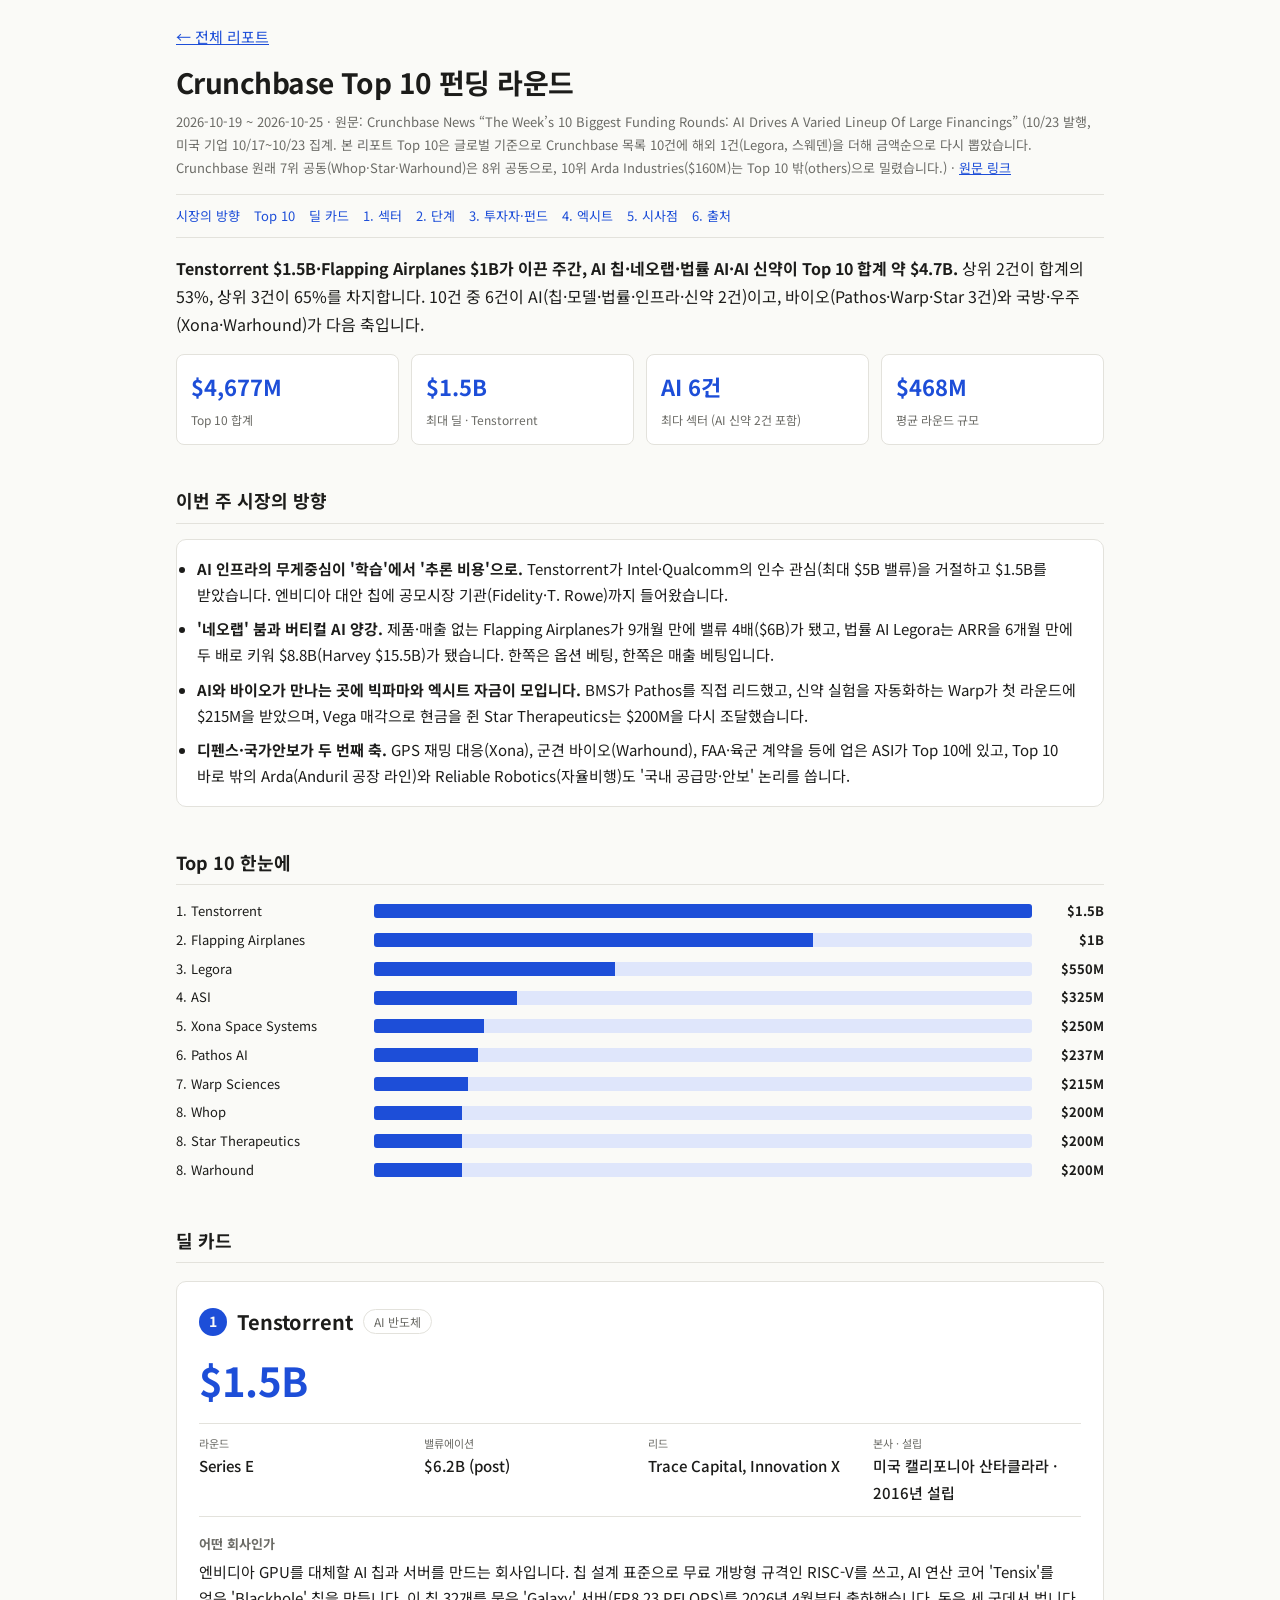
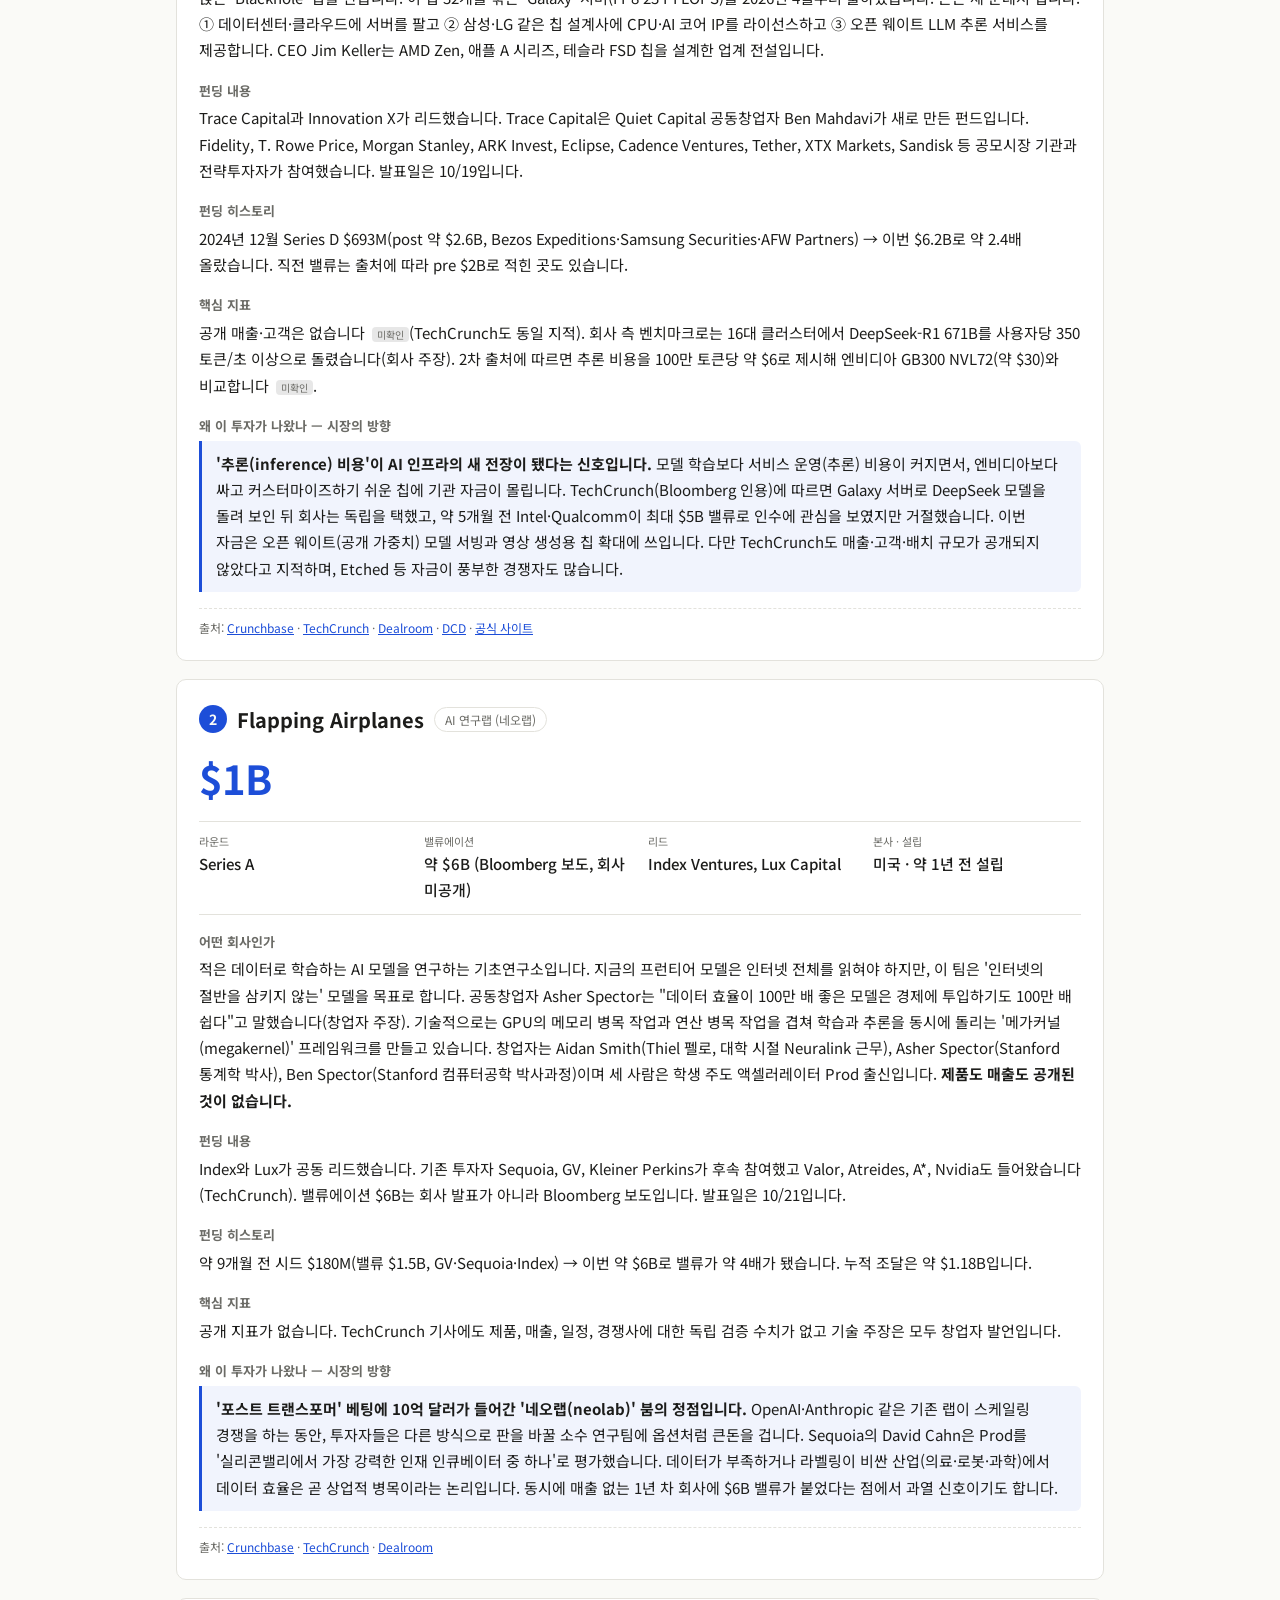
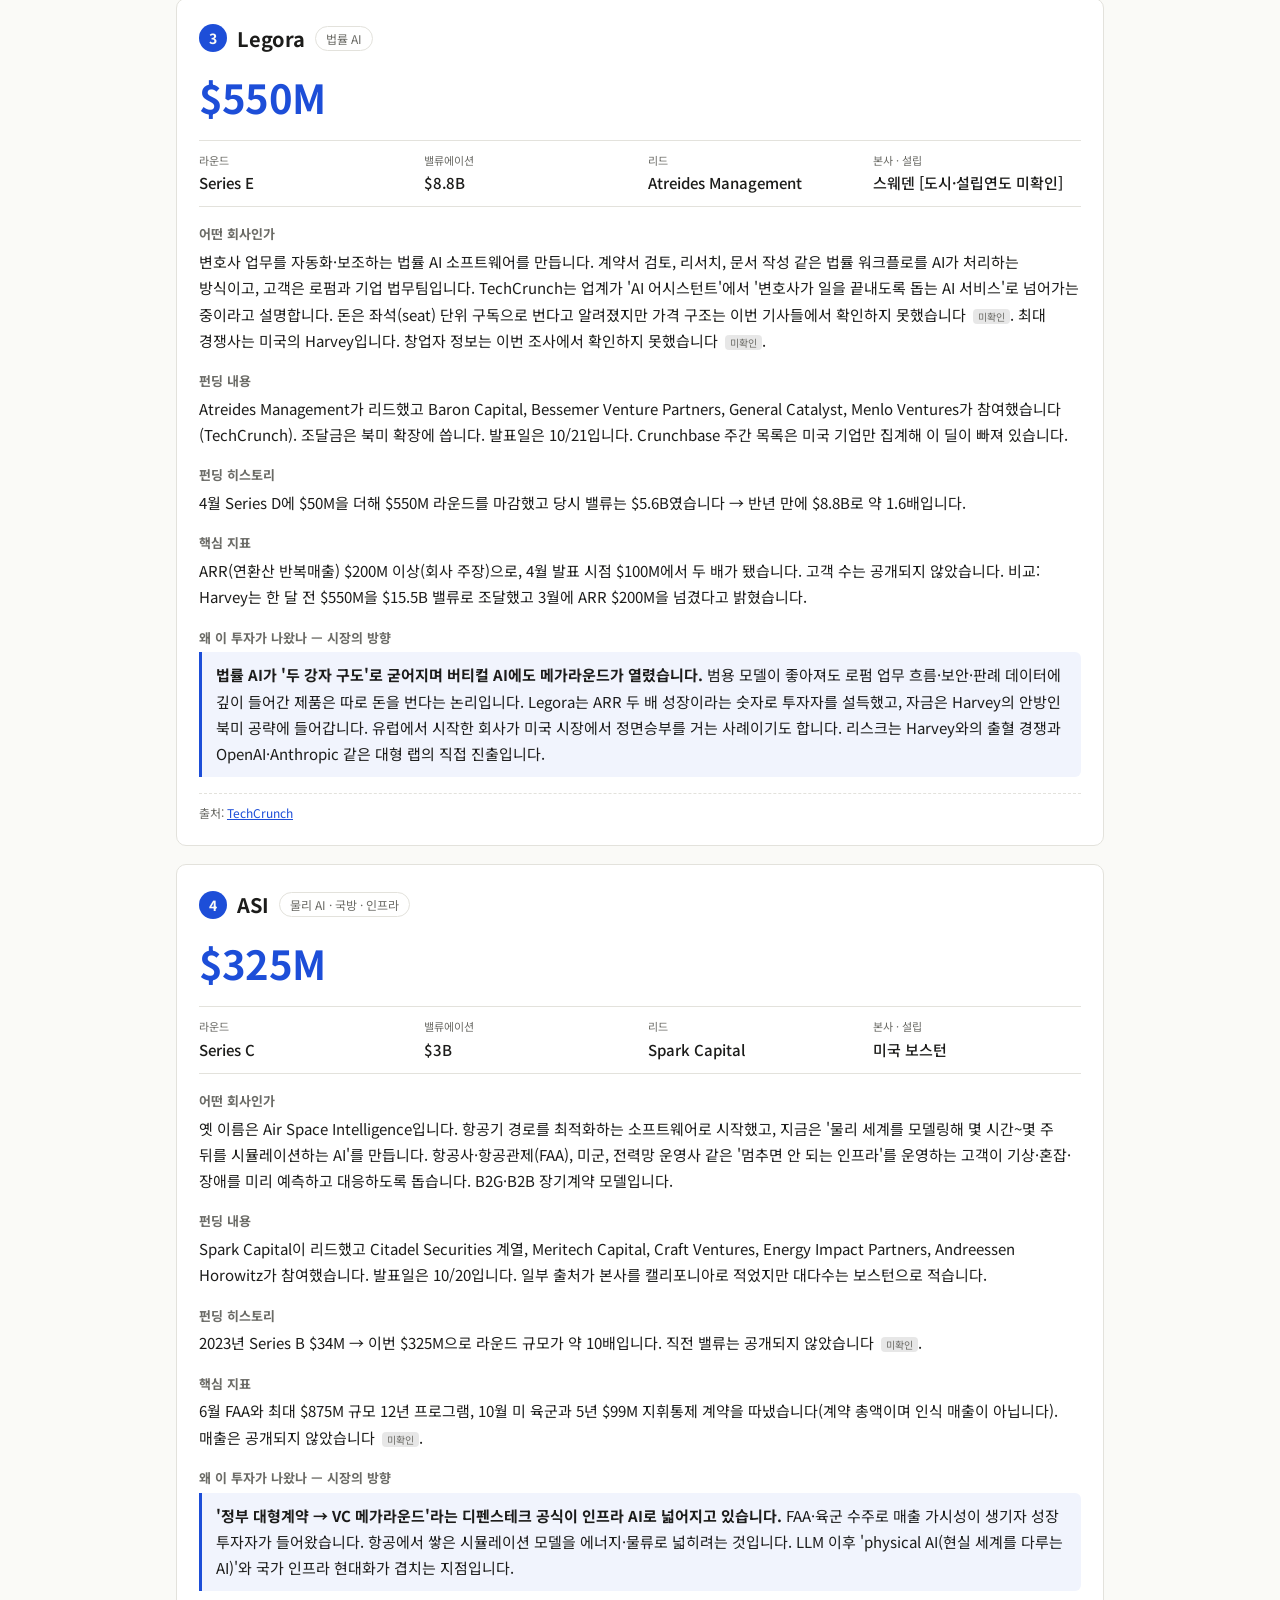
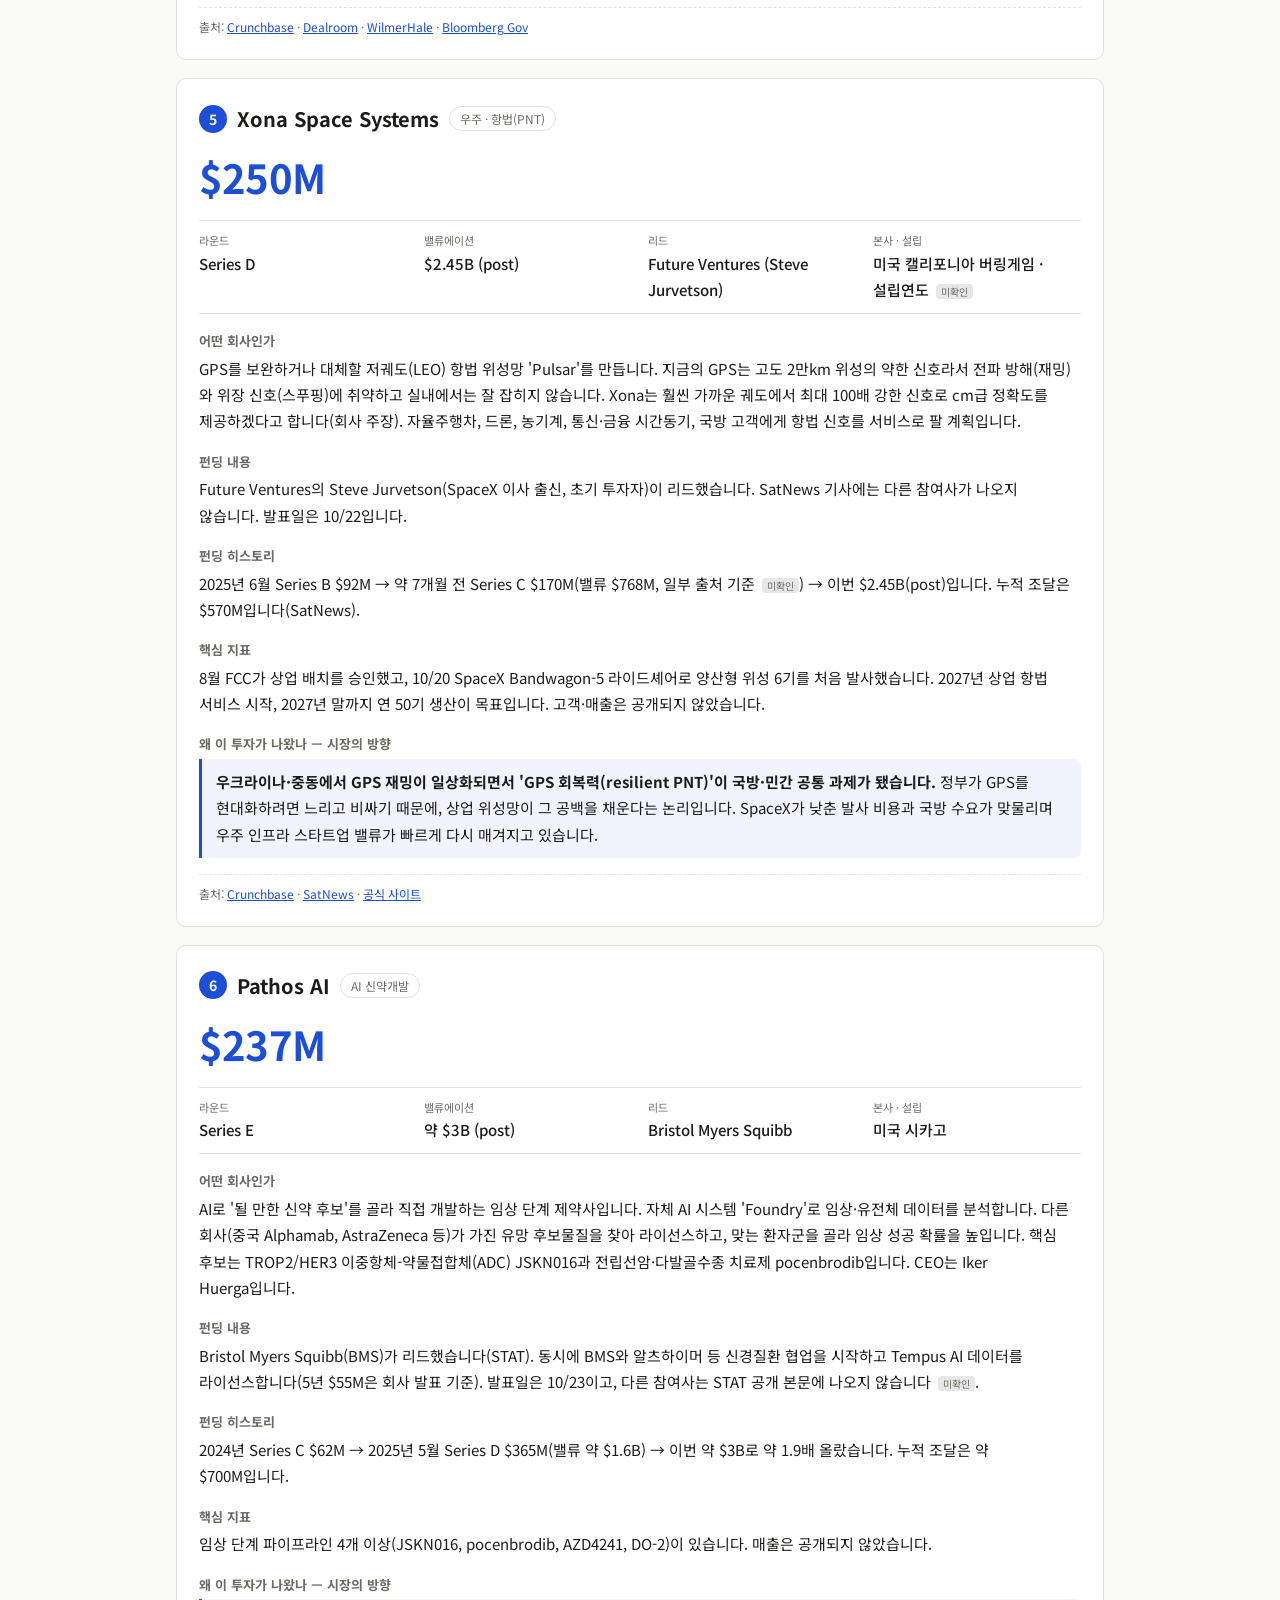
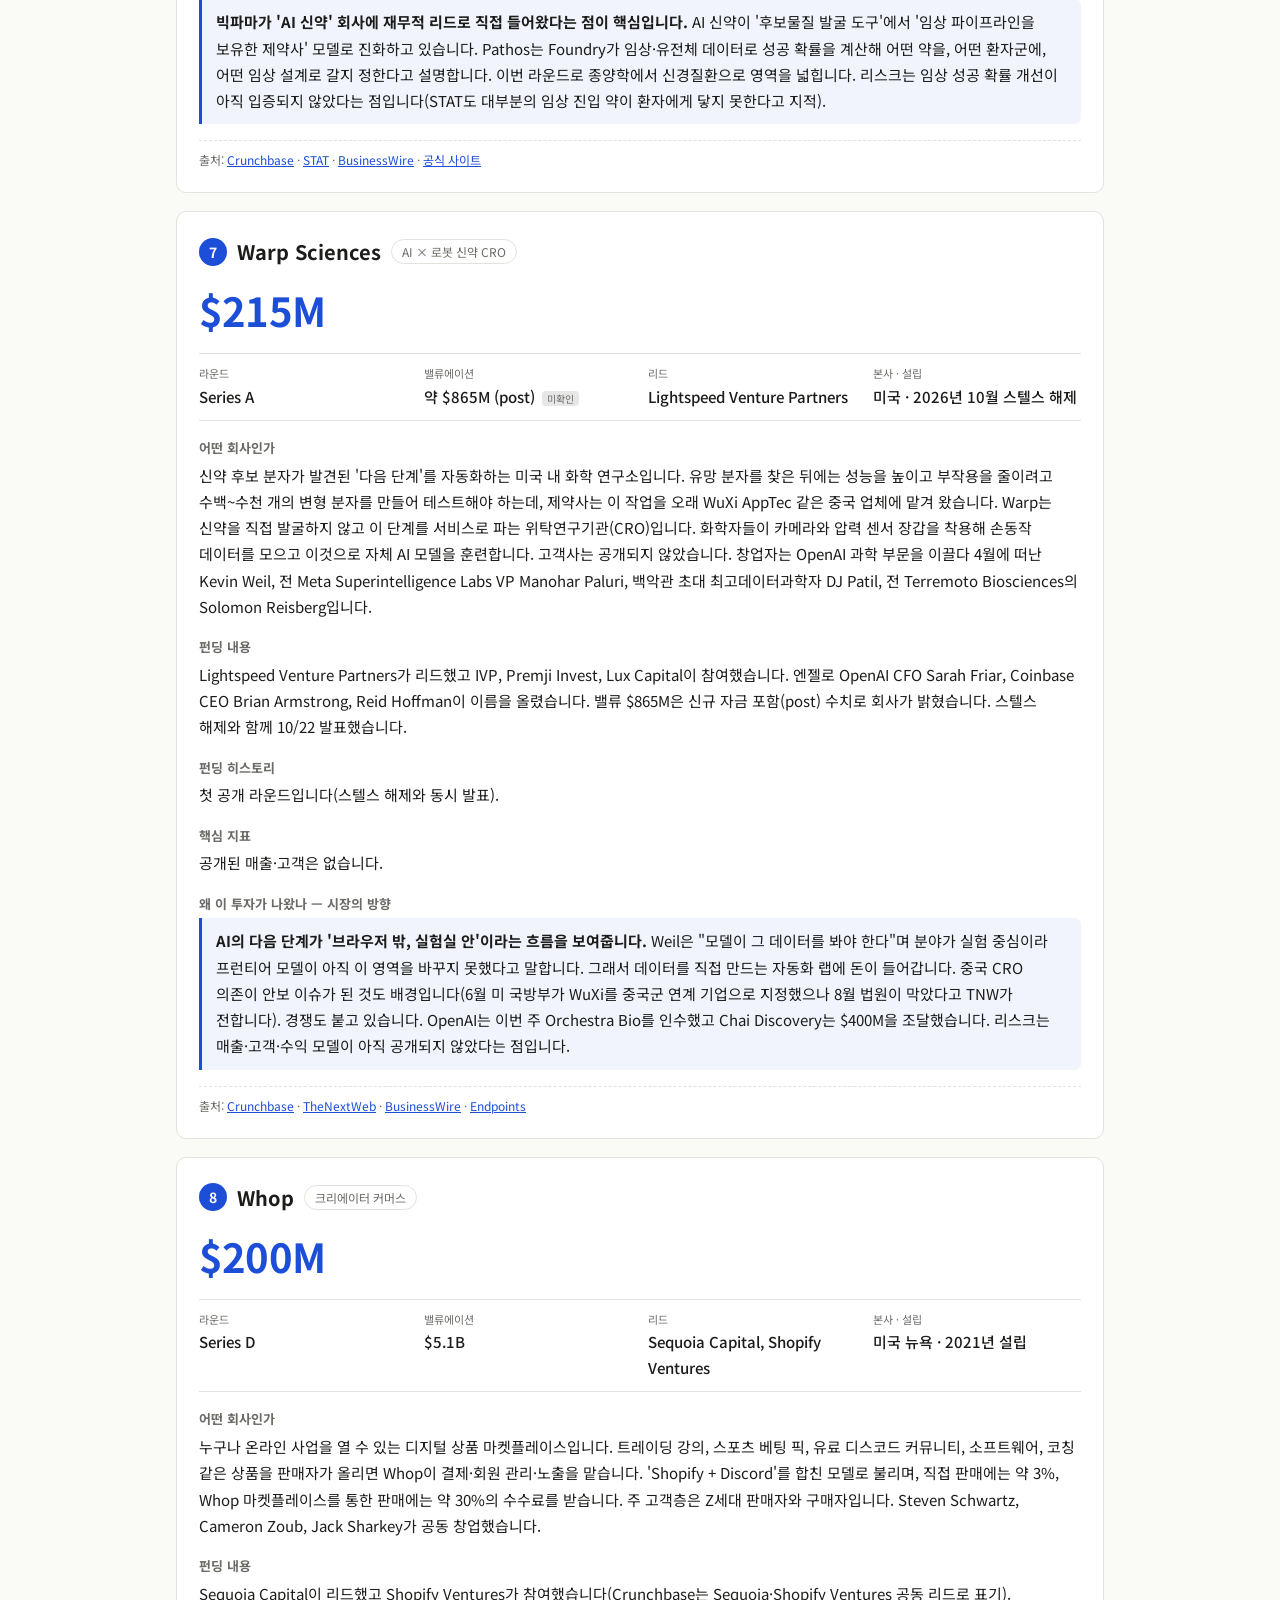
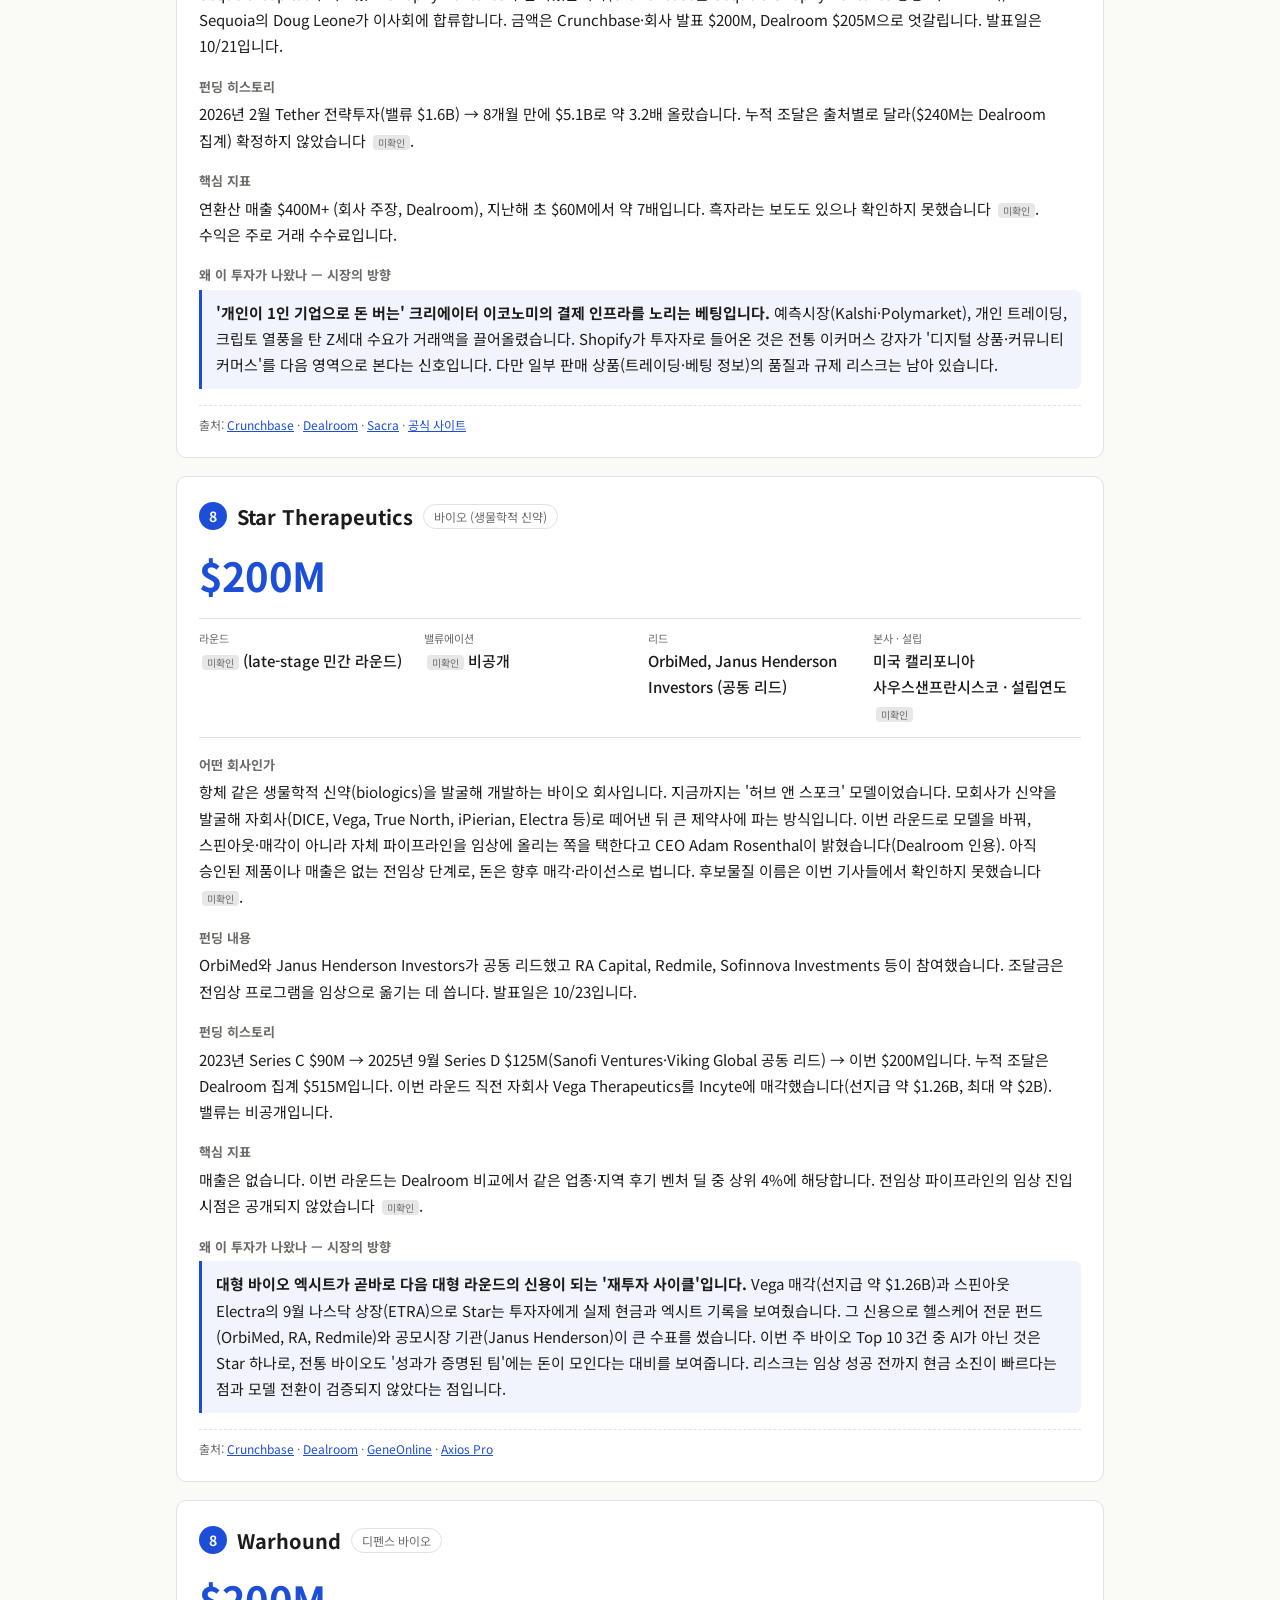
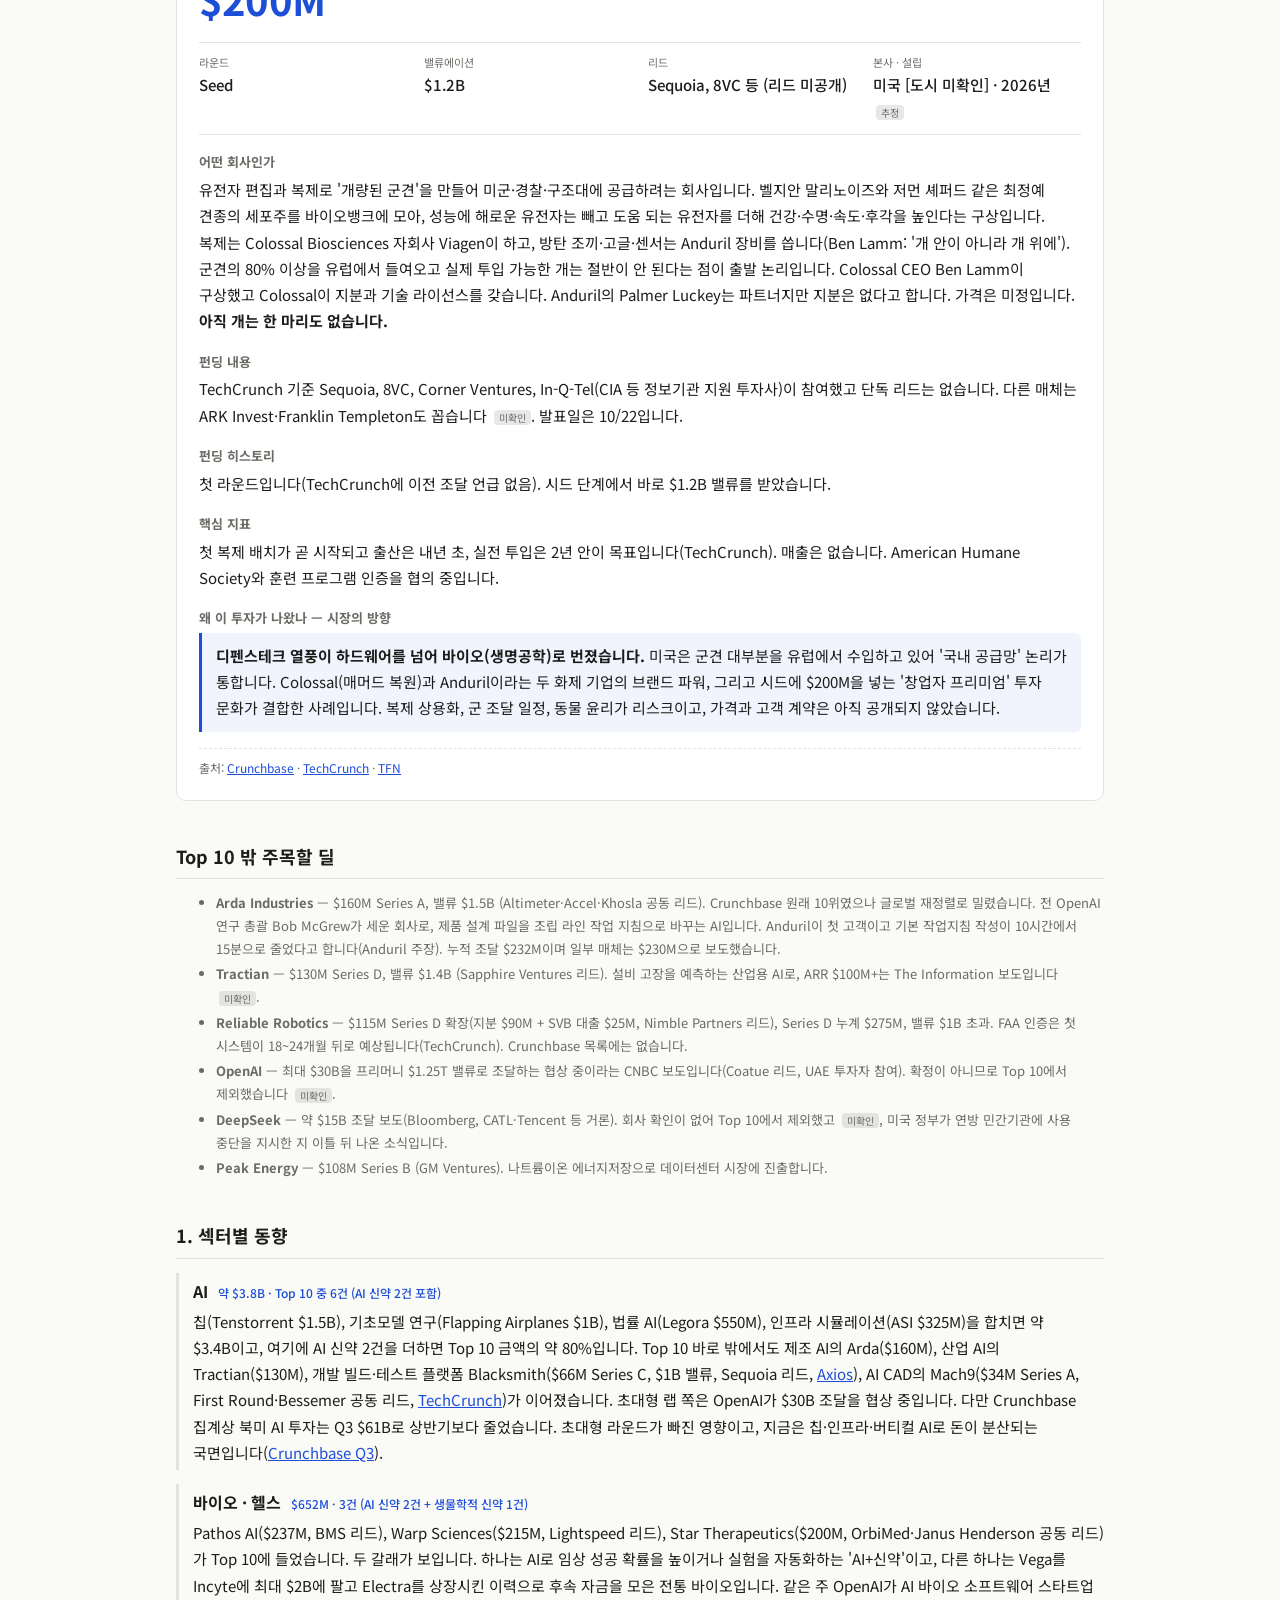
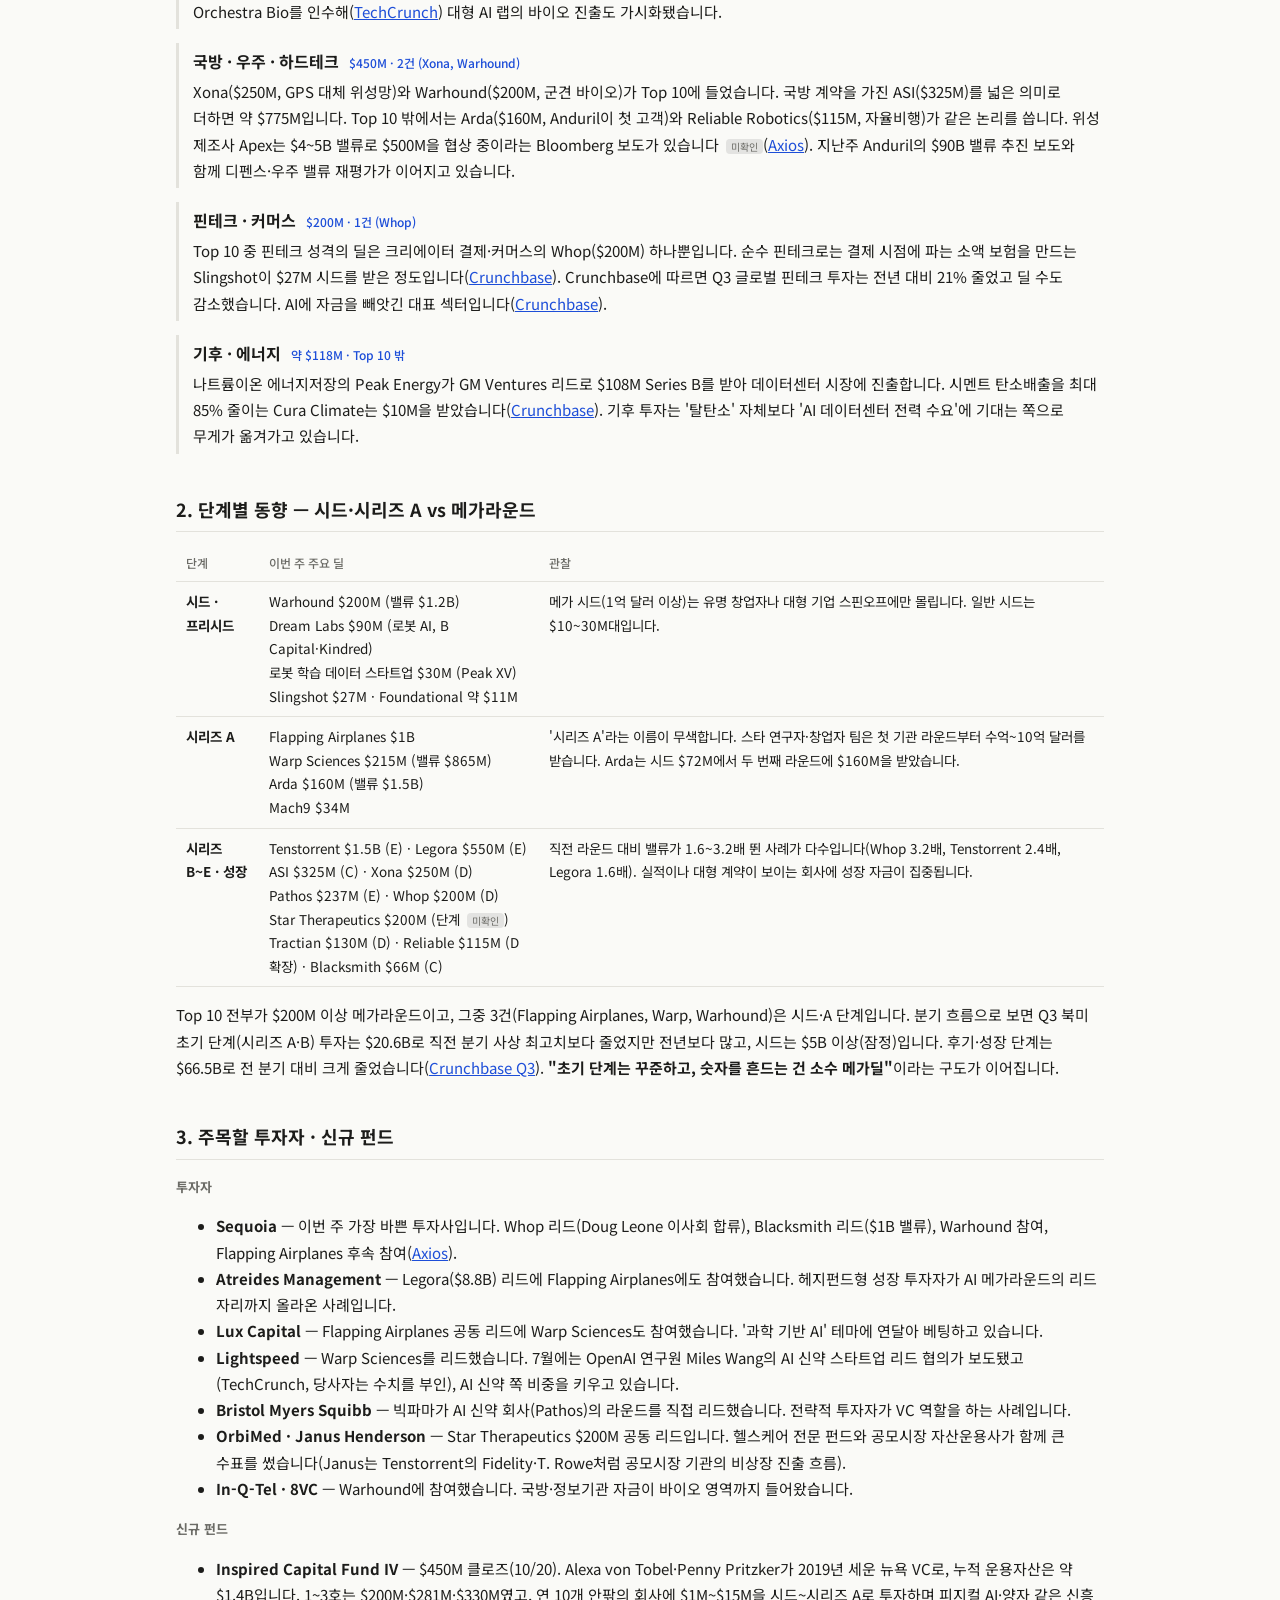
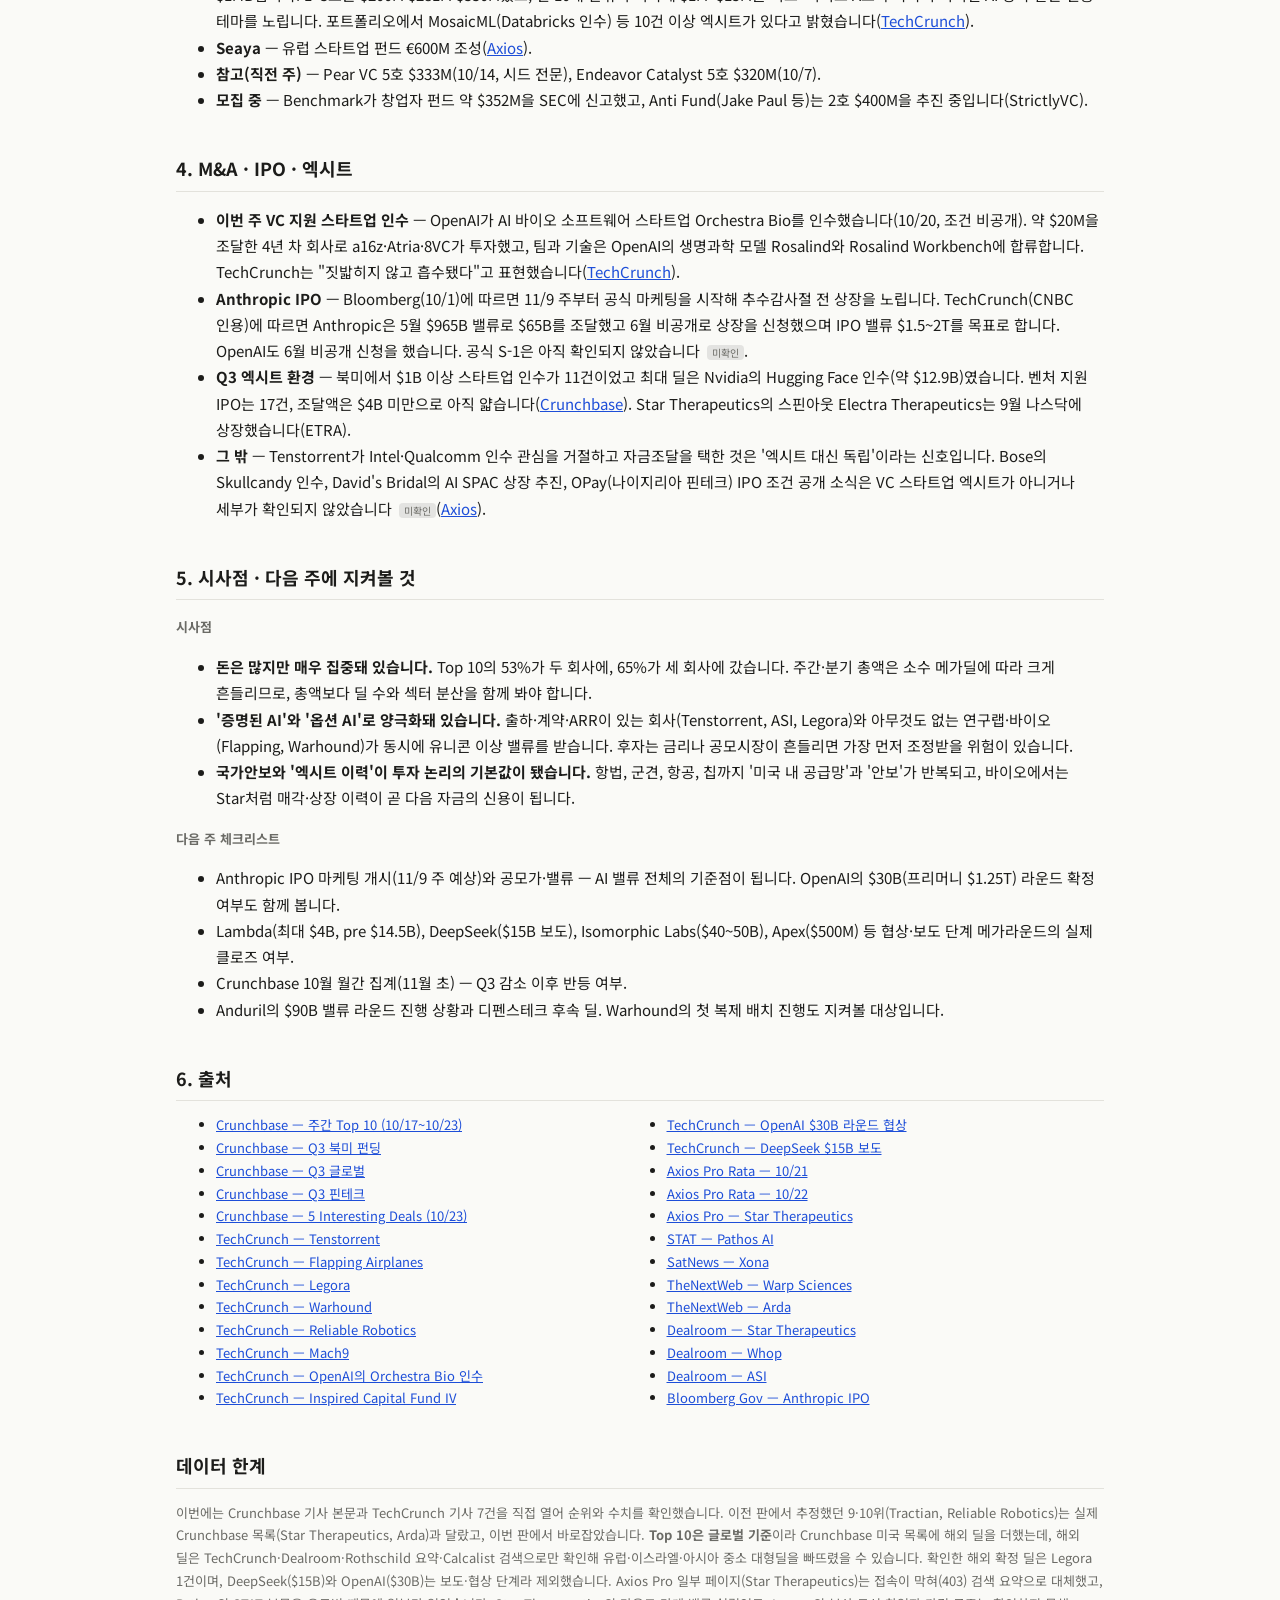
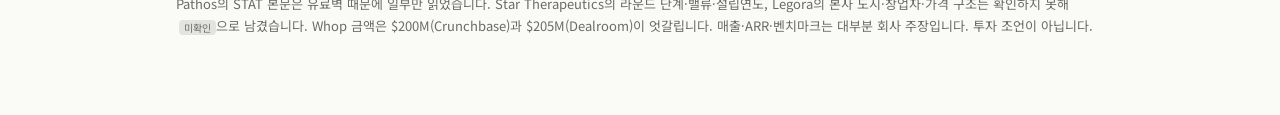
==== commit b548f8eb: "report: 2026-10-19 ~ 2026-10-25 (TechCrunch 본문 확인, 글로벌 Top 10 기준으로 재작성) Co-Authored-By: Claude Sonne" ====
--- a/reports/2026-10-19.html
+++ b/reports/2026-10-19.html
@@ -14,59 +14,59 @@
 .src{margin-top:16px;font-size:12px;color:var(--mut);border-top:1px dashed var(--ln);padding-top:8px}
 .u{font-size:10px;background:#8883;color:var(--mut);border-radius:4px;padding:0 5px;margin-left:3px;font-weight:400;white-space:nowrap;vertical-align:middle}.small{font-size:13px;color:var(--mut)}.sec{border-left:3px solid var(--ln);padding:4px 0 4px 14px;margin:14px 0}.sh{display:flex;gap:10px;align-items:baseline;flex-wrap:wrap}.sh b{font-size:16px}.sh span{font-size:12px;color:var(--ac);font-weight:500}.sec p{margin:4px 0 0}.tw{overflow-x:auto}table{border-collapse:collapse;width:100%;font-size:13.5px}th,td{border-bottom:1px solid var(--ln);padding:8px 10px;text-align:left;vertical-align:top}th{font-size:12px;color:var(--mut);font-weight:500}.srcs{columns:2;font-size:13px}@media(max-width:600px){.srcs{columns:1}table{font-size:13px}td,th{padding:6px}}.small li{margin:3px 0}
 @media(max-width:600px){.bar{grid-template-columns:1fr 56px}.bt{grid-column:1/-1;order:3}.amt{font-size:34px}.card{padding:16px}}.toc{display:flex;flex-wrap:wrap;gap:6px 14px;font-size:13px;margin:14px 0 0;padding:10px 0;border-top:1px solid var(--ln);border-bottom:1px solid var(--ln)}.toc a{text-decoration:none}</style></head><body><div class="w">
-<a href="../index.html">← 전체 리포트</a><h1>Crunchbase Top 10 펀딩 라운드</h1><div class="sub">2026-10-19 ~ 2026-10-25 · 원문: Crunchbase News “The Week’s 10 Biggest Funding Rounds: AI Drives A Varied Lineup Of Large Financings” (10/23 발행, 미국 기업 10/17~10/23 집계) · <a href="https://news.crunchbase.com/venture/biggest-funding-rounds-ai-defense-biotech-robotics-tenstorrent/">원문 링크</a></div>
+<a href="../index.html">← 전체 리포트</a><h1>Crunchbase Top 10 펀딩 라운드</h1><div class="sub">2026-10-19 ~ 2026-10-25 · 원문: Crunchbase News “The Week’s 10 Biggest Funding Rounds: AI Drives A Varied Lineup Of Large Financings” (10/23 발행, 미국 기업 10/17~10/23 집계. 본 리포트 Top 10은 글로벌 기준으로 Crunchbase 목록 10건에 해외 1건(Legora, 스웨덴)을 더해 금액순으로 다시 뽑았습니다. Crunchbase 원래 7위 공동(Whop·Star·Warhound)은 8위 공동으로, 10위 Arda Industries($160M)는 Top 10 밖(others)으로 밀렸습니다.) · <a href="https://news.crunchbase.com/venture/biggest-funding-rounds-ai-defense-biotech-robotics-tenstorrent/">원문 링크</a></div>
 <nav class="toc"><a href="#trend">시장의 방향</a><a href="#chart">Top 10</a><a href="#cards">딜 카드</a><a href="#s1">1. 섹터</a><a href="#s2">2. 단계</a><a href="#s3">3. 투자자·펀드</a><a href="#s4">4. 엑시트</a><a href="#s5">5. 시사점</a><a href="#s6">6. 출처</a></nav>
-<p class="lead"><b>Tenstorrent $1.5B·Flapping Airplanes $1B가 이끈 주간, AI 칩·네오랩·AI 신약·디펜스가 Top 10 합계 약 $4.2B.</b> 1~2위가 합계의 60%를 차지합니다. 10건 중 6건이 AI(칩·모델·인프라·신약·산업)이고, 우주·국방·자율비행이 다음 축입니다.</p>
-<div class="tiles"><div class="tile"><b>$4,172M</b><span>Top 10 합계</span></div><div class="tile"><b>$1.5B</b><span>최대 딜 · Tenstorrent</span></div><div class="tile"><b>AI 6건</b><span>최다 섹터 (AI 신약 2건 포함)</span></div><div class="tile"><b>$417M</b><span>평균 라운드 규모</span></div></div>
-<h2 id="trend">이번 주 시장의 방향</h2><ul class="trend"><li><b>AI 인프라의 무게중심이 '학습'에서 '추론 비용'으로.</b> Tenstorrent가 Intel·Qualcomm 인수 제안을 거절하고 $1.5B를 받았습니다. 엔비디아 대안 칩에 공모시장 기관(Fidelity·T. Rowe)까지 들어왔습니다.</li><li><b>'네오랩' 붐.</b> 제품·매출 없는 Flapping Airplanes가 9개월 만에 밸류 4배($6B)가 됐습니다. 스케일링 너머의 새 패러다임에 대한 옵션 베팅이자 과열 신호이기도 합니다.</li><li><b>AI가 실험실·공장·하늘로 '물리 세계'에 진입.</b> AI 신약(Pathos, Warp Sciences), 산업 설비(Tractian), 인프라 시뮬레이션(ASI), 자율비행(Reliable)이 이번 주 Top 10의 절반입니다.</li><li><b>디펜스·국가안보가 두 번째 축.</b> GPS 재밍 대응(Xona), 군견 바이오(Warhound), 군 계약을 등에 업은 ASI·Reliable까지 '국내 공급망·안보' 논리가 투자 근거로 반복됩니다.</li></ul>
-<h2 id="chart">Top 10 한눈에</h2><a class="bar" href="#d1"><span class="bn">1. Tenstorrent</span><span class="bt"><i style="width:100.0%"></i></span><span class="ba">$1.5B</span></a><a class="bar" href="#d2"><span class="bn">2. Flapping Airplanes</span><span class="bt"><i style="width:66.7%"></i></span><span class="ba">$1B</span></a><a class="bar" href="#d3"><span class="bn">3. ASI</span><span class="bt"><i style="width:21.7%"></i></span><span class="ba">$325M</span></a><a class="bar" href="#d4"><span class="bn">4. Xona Space Systems</span><span class="bt"><i style="width:16.7%"></i></span><span class="ba">$250M</span></a><a class="bar" href="#d5"><span class="bn">5. Pathos AI</span><span class="bt"><i style="width:15.8%"></i></span><span class="ba">$237M</span></a><a class="bar" href="#d6"><span class="bn">6. Warp Sciences</span><span class="bt"><i style="width:14.3%"></i></span><span class="ba">$215M</span></a><a class="bar" href="#d7"><span class="bn">7. Whop</span><span class="bt"><i style="width:13.3%"></i></span><span class="ba">$200M</span></a><a class="bar" href="#d8"><span class="bn">7. Warhound</span><span class="bt"><i style="width:13.3%"></i></span><span class="ba">$200M</span></a><a class="bar" href="#d9"><span class="bn">9. Tractian</span><span class="bt"><i style="width:8.7%"></i></span><span class="ba">$130M</span></a><a class="bar" href="#d10"><span class="bn">10. Reliable Robotics</span><span class="bt"><i style="width:7.7%"></i></span><span class="ba">$115M</span></a>
+<p class="lead"><b>Tenstorrent $1.5B·Flapping Airplanes $1B가 이끈 주간, AI 칩·네오랩·법률 AI·AI 신약이 Top 10 합계 약 $4.7B.</b> 상위 2건이 합계의 53%, 상위 3건이 65%를 차지합니다. 10건 중 6건이 AI(칩·모델·법률·인프라·신약 2건)이고, 바이오(Pathos·Warp·Star 3건)와 국방·우주(Xona·Warhound)가 다음 축입니다.</p>
+<div class="tiles"><div class="tile"><b>$4,677M</b><span>Top 10 합계</span></div><div class="tile"><b>$1.5B</b><span>최대 딜 · Tenstorrent</span></div><div class="tile"><b>AI 6건</b><span>최다 섹터 (AI 신약 2건 포함)</span></div><div class="tile"><b>$468M</b><span>평균 라운드 규모</span></div></div>
+<h2 id="trend">이번 주 시장의 방향</h2><ul class="trend"><li><b>AI 인프라의 무게중심이 '학습'에서 '추론 비용'으로.</b> Tenstorrent가 Intel·Qualcomm의 인수 관심(최대 $5B 밸류)을 거절하고 $1.5B를 받았습니다. 엔비디아 대안 칩에 공모시장 기관(Fidelity·T. Rowe)까지 들어왔습니다.</li><li><b>'네오랩' 붐과 버티컬 AI 양강.</b> 제품·매출 없는 Flapping Airplanes가 9개월 만에 밸류 4배($6B)가 됐고, 법률 AI Legora는 ARR을 6개월 만에 두 배로 키워 $8.8B(Harvey $15.5B)가 됐습니다. 한쪽은 옵션 베팅, 한쪽은 매출 베팅입니다.</li><li><b>AI와 바이오가 만나는 곳에 빅파마와 엑시트 자금이 모입니다.</b> BMS가 Pathos를 직접 리드했고, 신약 실험을 자동화하는 Warp가 첫 라운드에 $215M을 받았으며, Vega 매각으로 현금을 쥔 Star Therapeutics는 $200M을 다시 조달했습니다.</li><li><b>디펜스·국가안보가 두 번째 축.</b> GPS 재밍 대응(Xona), 군견 바이오(Warhound), FAA·육군 계약을 등에 업은 ASI가 Top 10에 있고, Top 10 바로 밖의 Arda(Anduril 공장 라인)와 Reliable Robotics(자율비행)도 '국내 공급망·안보' 논리를 씁니다.</li></ul>
+<h2 id="chart">Top 10 한눈에</h2><a class="bar" href="#d1"><span class="bn">1. Tenstorrent</span><span class="bt"><i style="width:100.0%"></i></span><span class="ba">$1.5B</span></a><a class="bar" href="#d2"><span class="bn">2. Flapping Airplanes</span><span class="bt"><i style="width:66.7%"></i></span><span class="ba">$1B</span></a><a class="bar" href="#d3"><span class="bn">3. Legora</span><span class="bt"><i style="width:36.7%"></i></span><span class="ba">$550M</span></a><a class="bar" href="#d4"><span class="bn">4. ASI</span><span class="bt"><i style="width:21.7%"></i></span><span class="ba">$325M</span></a><a class="bar" href="#d5"><span class="bn">5. Xona Space Systems</span><span class="bt"><i style="width:16.7%"></i></span><span class="ba">$250M</span></a><a class="bar" href="#d6"><span class="bn">6. Pathos AI</span><span class="bt"><i style="width:15.8%"></i></span><span class="ba">$237M</span></a><a class="bar" href="#d7"><span class="bn">7. Warp Sciences</span><span class="bt"><i style="width:14.3%"></i></span><span class="ba">$215M</span></a><a class="bar" href="#d8"><span class="bn">8. Whop</span><span class="bt"><i style="width:13.3%"></i></span><span class="ba">$200M</span></a><a class="bar" href="#d9"><span class="bn">8. Star Therapeutics</span><span class="bt"><i style="width:13.3%"></i></span><span class="ba">$200M</span></a><a class="bar" href="#d10"><span class="bn">8. Warhound</span><span class="bt"><i style="width:13.3%"></i></span><span class="ba">$200M</span></a>
 <h2 id="cards">딜 카드</h2><article class="card" id="d1"><div class="ch"><span class="rk">1</span><h3>Tenstorrent</h3><span class="tag">AI 반도체</span></div>
 <div class="amt">$1.5B</div>
 <dl class="meta"><div><dt>라운드</dt><dd>Series E</dd></div><div><dt>밸류에이션</dt><dd>$6.2B (post)</dd></div><div><dt>리드</dt><dd>Trace Capital, Innovation X</dd></div><div><dt>본사 · 설립</dt><dd>미국 캘리포니아 산타클라라 · 2016년 설립</dd></div></dl>
-<h4>어떤 회사인가</h4><p>엔비디아 GPU를 대체할 AI 칩과 서버를 만드는 회사입니다. 칩 설계 표준으로 무료 개방형 규격인 RISC-V를 쓰고, AI 연산 코어 'Tensix'를 얹은 'Blackhole' 칩을 만듭니다. 이 칩 32개를 묶은 'Galaxy' 서버(FP8 23 PFLOPS)를 2026년 4월부터 출하했습니다. 돈은 세 군데서 법니다. ① 데이터센터·클라우드에 서버를 팔고 ② 삼성·LG 같은 칩 설계사에 CPU·AI 코어 IP를 라이선스하고 ③ 오픈 웨이트 LLM 추론 서비스를 제공합니다. CEO Jim Keller는 AMD Zen, 애플 A 시리즈, 테슬라 FSD 칩을 설계한 업계 전설입니다.</p><h4>펀딩 내용</h4><p>Trace Capital과 Innovation X가 리드했습니다. Fidelity, T. Rowe Price, Morgan Stanley, ARK Invest, Eclipse, Tether, XTX Markets, Sandisk 등 공모시장 기관과 전략투자자가 대거 참여했습니다. 발표일은 10/19입니다.</p><h4>펀딩 히스토리</h4><p>2024년 12월 Series D $693M(post 약 $2.6B, Bezos Expeditions·Samsung Securities·AFW Partners) → 이번 $6.2B로 약 2.4배 올랐습니다. 직전 밸류는 출처에 따라 pre $2B로 적힌 곳도 있습니다.</p><h4>핵심 지표</h4><p>공개 매출은 없습니다 <span class="u">미확인</span>. 회사 측 벤치마크로는 16대 클러스터에서 DeepSeek-R1 671B를 사용자당 350 토큰/초 이상으로 돌렸습니다. 2차 출처에 따르면 회사는 추론 비용을 100만 토큰당 약 $6로 제시해 엔비디아 GB300 NVL72(약 $30)와 비교합니다 <span class="u">미확인</span>.</p><h4>왜 이 투자가 나왔나 — 시장의 방향</h4><p class="why"><b>'추론(inference) 비용'이 AI 인프라의 새 전장이 됐다는 신호입니다.</b> 모델 학습보다 서비스 운영(추론) 비용이 훨씬 커지면서, 엔비디아보다 싸고 커스터마이즈하기 쉬운 칩에 기관 자금이 몰립니다. Keller는 5월 Galaxy로 DeepSeek를 시연한 뒤 투자자 태도가 바뀌었다고 말했습니다. 실제 하드웨어 출하와 성능이 증명되자 돈이 들어왔다는 뜻입니다. Bloomberg 보도에 따르면 Intel·Qualcomm의 인수 제안을 거절하고 독립 자금조달을 택했습니다. 'AI 칩 독립 기업'에 대한 시장 신뢰가 그만큼 높다는 뜻입니다. 다만 대규모 상용 매출은 아직 검증 전입니다.</p>
-<div class="src">출처: <a href="https://news.crunchbase.com/venture/biggest-funding-rounds-ai-defense-biotech-robotics-tenstorrent/">Crunchbase</a> · <a href="https://dealroom.co/news/163940-tenstorrent-raises-1-5b-series-e-doubling-valuation-to-6-2b/">Dealroom</a> · <a href="https://datacenterdynamics.com/en/news/ai-chip-startup-tenstorrent-raises-15bn-at-62bn-valuation">DCD</a> · <a href="https://fourweekmba.com/ai-nvidia-rival-tenstorrent-raises-1-5b-at-a-6-2b-valuation/">FourWeekMBA</a> · <a href="https://tenstorrent.com">공식 사이트</a></div></article><article class="card" id="d2"><div class="ch"><span class="rk">2</span><h3>Flapping Airplanes</h3><span class="tag">AI 연구랩 (네오랩)</span></div>
+<h4>어떤 회사인가</h4><p>엔비디아 GPU를 대체할 AI 칩과 서버를 만드는 회사입니다. 칩 설계 표준으로 무료 개방형 규격인 RISC-V를 쓰고, AI 연산 코어 'Tensix'를 얹은 'Blackhole' 칩을 만듭니다. 이 칩 32개를 묶은 'Galaxy' 서버(FP8 23 PFLOPS)를 2026년 4월부터 출하했습니다. 돈은 세 군데서 법니다. ① 데이터센터·클라우드에 서버를 팔고 ② 삼성·LG 같은 칩 설계사에 CPU·AI 코어 IP를 라이선스하고 ③ 오픈 웨이트 LLM 추론 서비스를 제공합니다. CEO Jim Keller는 AMD Zen, 애플 A 시리즈, 테슬라 FSD 칩을 설계한 업계 전설입니다.</p><h4>펀딩 내용</h4><p>Trace Capital과 Innovation X가 리드했습니다. Trace Capital은 Quiet Capital 공동창업자 Ben Mahdavi가 새로 만든 펀드입니다. Fidelity, T. Rowe Price, Morgan Stanley, ARK Invest, Eclipse, Cadence Ventures, Tether, XTX Markets, Sandisk 등 공모시장 기관과 전략투자자가 참여했습니다. 발표일은 10/19입니다.</p><h4>펀딩 히스토리</h4><p>2024년 12월 Series D $693M(post 약 $2.6B, Bezos Expeditions·Samsung Securities·AFW Partners) → 이번 $6.2B로 약 2.4배 올랐습니다. 직전 밸류는 출처에 따라 pre $2B로 적힌 곳도 있습니다.</p><h4>핵심 지표</h4><p>공개 매출·고객은 없습니다 <span class="u">미확인</span>(TechCrunch도 동일 지적). 회사 측 벤치마크로는 16대 클러스터에서 DeepSeek-R1 671B를 사용자당 350 토큰/초 이상으로 돌렸습니다(회사 주장). 2차 출처에 따르면 추론 비용을 100만 토큰당 약 $6로 제시해 엔비디아 GB300 NVL72(약 $30)와 비교합니다 <span class="u">미확인</span>.</p><h4>왜 이 투자가 나왔나 — 시장의 방향</h4><p class="why"><b>'추론(inference) 비용'이 AI 인프라의 새 전장이 됐다는 신호입니다.</b> 모델 학습보다 서비스 운영(추론) 비용이 커지면서, 엔비디아보다 싸고 커스터마이즈하기 쉬운 칩에 기관 자금이 몰립니다. TechCrunch(Bloomberg 인용)에 따르면 Galaxy 서버로 DeepSeek 모델을 돌려 보인 뒤 회사는 독립을 택했고, 약 5개월 전 Intel·Qualcomm이 최대 $5B 밸류로 인수에 관심을 보였지만 거절했습니다. 이번 자금은 오픈 웨이트(공개 가중치) 모델 서빙과 영상 생성용 칩 확대에 쓰입니다. 다만 TechCrunch도 매출·고객·배치 규모가 공개되지 않았다고 지적하며, Etched 등 자금이 풍부한 경쟁자도 많습니다.</p>
+<div class="src">출처: <a href="https://news.crunchbase.com/venture/biggest-funding-rounds-ai-defense-biotech-robotics-tenstorrent/">Crunchbase</a> · <a href="https://techcrunch.com/2026/10/19/tenstorrent-hits-6-2b-valuation-to-scale-open-weight-ai-chips/">TechCrunch</a> · <a href="https://dealroom.co/news/163940-tenstorrent-raises-1-5b-series-e-doubling-valuation-to-6-2b/">Dealroom</a> · <a href="https://datacenterdynamics.com/en/news/ai-chip-startup-tenstorrent-raises-15bn-at-62bn-valuation">DCD</a> · <a href="https://tenstorrent.com">공식 사이트</a></div></article><article class="card" id="d2"><div class="ch"><span class="rk">2</span><h3>Flapping Airplanes</h3><span class="tag">AI 연구랩 (네오랩)</span></div>
 <div class="amt">$1B</div>
-<dl class="meta"><div><dt>라운드</dt><dd>Series A</dd></div><div><dt>밸류에이션</dt><dd>약 $6B</dd></div><div><dt>리드</dt><dd>Lux Capital, Index Ventures</dd></div><div><dt>본사 · 설립</dt><dd>미국 · 2025년 말 설립</dd></div></dl>
-<h4>어떤 회사인가</h4><p>'사람처럼 적은 데이터로 배우는 AI'를 연구하는 기초연구소입니다. 지금의 프런티어 모델은 인터넷 전체를 학습해야 하지만, 사람은 훨씬 적은 예시로 배웁니다. 이 차이를 신경과학 관점에서 풀어 데이터 효율을 최대 1,000배 높이는 게 목표입니다(창업자 목표치이며 입증된 결과 아님). 회사 이름은 '새처럼 날갯짓하는 비행기'를 비튼 것입니다. 지금의 무차별 스케일링이 언젠가 버려질 설계일 수 있다는 문제의식을 담았습니다. 형제인 Ben·Asher Spector와 Aidan Smith가 공동 창업했습니다. <b>제품도 매출도 없습니다.</b></p><h4>펀딩 내용</h4><p>Lux Capital과 Index Ventures가 공동 리드했고 Sequoia, GV, Kleiner Perkins가 참여했습니다. Nvidia·Valor 참여는 일부 출처에만 나옵니다 <span class="u">미확인</span>. Bloomberg가 처음 보도했고 발표일은 10/21입니다.</p><h4>펀딩 히스토리</h4><p>2026년 1월 시드 $180M(밸류 약 $1.5B, GV·Sequoia·Index) → 약 9개월 만에 밸류 4배가 됐습니다. 7월 Forbes는 '$5B 밸류에 수억 달러' 협상을 보도했는데 결과는 그보다 컸습니다. 누적 조달은 약 $1.18B입니다.</p><h4>핵심 지표</h4><p>공개 지표가 없습니다. 연구 방향도 상당 부분 비공개(스텔스)입니다.</p><h4>왜 이 투자가 나왔나 — 시장의 방향</h4><p class="why"><b>'포스트 트랜스포머' 베팅에 10억 달러가 들어간 '네오랩(neolab)' 붐의 정점입니다.</b> OpenAI·Anthropic 같은 기존 랩이 스케일링 경쟁을 하는 동안, 투자자들은 전혀 다른 방법으로 판을 바꿀 수 있는 소수 연구팀에 옵션처럼 큰돈을 겁니다. 데이터가 부족하거나 라벨링이 비싼 산업(의료·로봇·과학)에서 데이터 효율은 곧 상업적 병목이라는 논리입니다. 동시에 매출 없는 회사에 $6B 밸류가 붙었다는 점에서 AI 투자 과열을 보여주는 지표이기도 합니다.</p>
-<div class="src">출처: <a href="https://news.crunchbase.com/venture/biggest-funding-rounds-ai-defense-biotech-robotics-tenstorrent/">Crunchbase</a> · <a href="https://thenextweb.com/news/flapping-airplanes-1b-6b-valuation">TheNextWeb</a> · <a href="https://techcrunch.com/2026/02/16/flapping-airplanes-on-the-future-of-ai-we-want-to-try-really-radically-different-things/">TechCrunch 인터뷰</a> · <a href="https://dealroom.co/news/164826-flapping-airplanes-raises-1b-for-ai-research-hitting-6b-valuation/">Dealroom</a></div></article><article class="card" id="d3"><div class="ch"><span class="rk">3</span><h3>ASI</h3><span class="tag">물리 AI · 국방 · 인프라</span></div>
+<dl class="meta"><div><dt>라운드</dt><dd>Series A</dd></div><div><dt>밸류에이션</dt><dd>약 $6B (Bloomberg 보도, 회사 미공개)</dd></div><div><dt>리드</dt><dd>Index Ventures, Lux Capital</dd></div><div><dt>본사 · 설립</dt><dd>미국 · 약 1년 전 설립</dd></div></dl>
+<h4>어떤 회사인가</h4><p>적은 데이터로 학습하는 AI 모델을 연구하는 기초연구소입니다. 지금의 프런티어 모델은 인터넷 전체를 읽혀야 하지만, 이 팀은 '인터넷의 절반을 삼키지 않는' 모델을 목표로 합니다. 공동창업자 Asher Spector는 "데이터 효율이 100만 배 좋은 모델은 경제에 투입하기도 100만 배 쉽다"고 말했습니다(창업자 주장). 기술적으로는 GPU의 메모리 병목 작업과 연산 병목 작업을 겹쳐 학습과 추론을 동시에 돌리는 '메가커널(megakernel)' 프레임워크를 만들고 있습니다. 창업자는 Aidan Smith(Thiel 펠로, 대학 시절 Neuralink 근무), Asher Spector(Stanford 통계학 박사), Ben Spector(Stanford 컴퓨터공학 박사과정)이며 세 사람은 학생 주도 액셀러레이터 Prod 출신입니다. <b>제품도 매출도 공개된 것이 없습니다.</b></p><h4>펀딩 내용</h4><p>Index와 Lux가 공동 리드했습니다. 기존 투자자 Sequoia, GV, Kleiner Perkins가 후속 참여했고 Valor, Atreides, A*, Nvidia도 들어왔습니다(TechCrunch). 밸류에이션 $6B는 회사 발표가 아니라 Bloomberg 보도입니다. 발표일은 10/21입니다.</p><h4>펀딩 히스토리</h4><p>약 9개월 전 시드 $180M(밸류 $1.5B, GV·Sequoia·Index) → 이번 약 $6B로 밸류가 약 4배가 됐습니다. 누적 조달은 약 $1.18B입니다.</p><h4>핵심 지표</h4><p>공개 지표가 없습니다. TechCrunch 기사에도 제품, 매출, 일정, 경쟁사에 대한 독립 검증 수치가 없고 기술 주장은 모두 창업자 발언입니다.</p><h4>왜 이 투자가 나왔나 — 시장의 방향</h4><p class="why"><b>'포스트 트랜스포머' 베팅에 10억 달러가 들어간 '네오랩(neolab)' 붐의 정점입니다.</b> OpenAI·Anthropic 같은 기존 랩이 스케일링 경쟁을 하는 동안, 투자자들은 다른 방식으로 판을 바꿀 소수 연구팀에 옵션처럼 큰돈을 겁니다. Sequoia의 David Cahn은 Prod를 '실리콘밸리에서 가장 강력한 인재 인큐베이터 중 하나'로 평가했습니다. 데이터가 부족하거나 라벨링이 비싼 산업(의료·로봇·과학)에서 데이터 효율은 곧 상업적 병목이라는 논리입니다. 동시에 매출 없는 1년 차 회사에 $6B 밸류가 붙었다는 점에서 과열 신호이기도 합니다.</p>
+<div class="src">출처: <a href="https://news.crunchbase.com/venture/biggest-funding-rounds-ai-defense-biotech-robotics-tenstorrent/">Crunchbase</a> · <a href="https://techcrunch.com/2026/10/21/year-old-ai-lab-flapping-airplanes-raises-1b-at-a-6b-valuation/">TechCrunch</a> · <a href="https://dealroom.co/news/164826-flapping-airplanes-raises-1b-for-ai-research-hitting-6b-valuation/">Dealroom</a></div></article><article class="card" id="d3"><div class="ch"><span class="rk">3</span><h3>Legora</h3><span class="tag">법률 AI</span></div>
+<div class="amt">$550M</div>
+<dl class="meta"><div><dt>라운드</dt><dd>Series E</dd></div><div><dt>밸류에이션</dt><dd>$8.8B</dd></div><div><dt>리드</dt><dd>Atreides Management</dd></div><div><dt>본사 · 설립</dt><dd>스웨덴 [도시·설립연도 미확인]</dd></div></dl>
+<h4>어떤 회사인가</h4><p>변호사 업무를 자동화·보조하는 법률 AI 소프트웨어를 만듭니다. 계약서 검토, 리서치, 문서 작성 같은 법률 워크플로를 AI가 처리하는 방식이고, 고객은 로펌과 기업 법무팀입니다. TechCrunch는 업계가 'AI 어시스턴트'에서 '변호사가 일을 끝내도록 돕는 AI 서비스'로 넘어가는 중이라고 설명합니다. 돈은 좌석(seat) 단위 구독으로 번다고 알려졌지만 가격 구조는 이번 기사들에서 확인하지 못했습니다 <span class="u">미확인</span>. 최대 경쟁사는 미국의 Harvey입니다. 창업자 정보는 이번 조사에서 확인하지 못했습니다 <span class="u">미확인</span>.</p><h4>펀딩 내용</h4><p>Atreides Management가 리드했고 Baron Capital, Bessemer Venture Partners, General Catalyst, Menlo Ventures가 참여했습니다(TechCrunch). 조달금은 북미 확장에 씁니다. 발표일은 10/21입니다. Crunchbase 주간 목록은 미국 기업만 집계해 이 딜이 빠져 있습니다.</p><h4>펀딩 히스토리</h4><p>4월 Series D에 $50M을 더해 $550M 라운드를 마감했고 당시 밸류는 $5.6B였습니다 → 반년 만에 $8.8B로 약 1.6배입니다.</p><h4>핵심 지표</h4><p>ARR(연환산 반복매출) $200M 이상(회사 주장)으로, 4월 발표 시점 $100M에서 두 배가 됐습니다. 고객 수는 공개되지 않았습니다. 비교: Harvey는 한 달 전 $550M을 $15.5B 밸류로 조달했고 3월에 ARR $200M을 넘겼다고 밝혔습니다.</p><h4>왜 이 투자가 나왔나 — 시장의 방향</h4><p class="why"><b>법률 AI가 '두 강자 구도'로 굳어지며 버티컬 AI에도 메가라운드가 열렸습니다.</b> 범용 모델이 좋아져도 로펌 업무 흐름·보안·판례 데이터에 깊이 들어간 제품은 따로 돈을 번다는 논리입니다. Legora는 ARR 두 배 성장이라는 숫자로 투자자를 설득했고, 자금은 Harvey의 안방인 북미 공략에 들어갑니다. 유럽에서 시작한 회사가 미국 시장에서 정면승부를 거는 사례이기도 합니다. 리스크는 Harvey와의 출혈 경쟁과 OpenAI·Anthropic 같은 대형 랩의 직접 진출입니다.</p>
+<div class="src">출처: <a href="https://techcrunch.com/2026/10/21/legal-ai-startup-legora-raises-550m-series-e-at-8-8b-valuation/">TechCrunch</a></div></article><article class="card" id="d4"><div class="ch"><span class="rk">4</span><h3>ASI</h3><span class="tag">물리 AI · 국방 · 인프라</span></div>
 <div class="amt">$325M</div>
-<dl class="meta"><div><dt>라운드</dt><dd>Series C</dd></div><div><dt>밸류에이션</dt><dd>$3B</dd></div><div><dt>리드</dt><dd>Spark Capital</dd></div><div><dt>본사 · 설립</dt><dd>미국 매사추세츠 보스턴 (2024년 실리콘밸리에서 이전)</dd></div></dl>
-<h4>어떤 회사인가</h4><p>옛 이름은 Air Space Intelligence입니다. 항공기 경로를 최적화하는 소프트웨어로 시작했고, 지금은 '물리 세계를 모델링해 몇 시간~몇 주 뒤를 시뮬레이션하는 AI'를 만듭니다. 항공사·항공관제(FAA), 미군, 전력망 운영사 같은 '멈추면 안 되는 인프라'를 운영하는 고객이 기상·혼잡·장애를 미리 예측하고 대응하도록 돕습니다. B2G·B2B 장기계약 모델입니다.</p><h4>펀딩 내용</h4><p>Spark Capital이 리드했고 Citadel Securities 계열, Meritech, Craft Ventures, Energy Impact Partners, a16z가 참여했습니다. 발표일은 10/20입니다.</p><h4>펀딩 히스토리</h4><p>2023년 Series B $34M → 이번 $325M으로 라운드 규모가 약 10배입니다. 직전 밸류는 공개되지 않았습니다 <span class="u">미확인</span>.</p><h4>핵심 지표</h4><p>6월 FAA와 12년 $875M 프로그램, 10월 미 육군과 5년 $99M 지휘통제 계약을 따냈습니다(계약 총액이며 인식 매출이 아닙니다).</p><h4>왜 이 투자가 나왔나 — 시장의 방향</h4><p class="why"><b>'정부 대형계약 → VC 메가라운드'라는 디펜스테크 공식이 인프라 AI로 넓어지고 있습니다.</b> FAA·육군 수주로 매출 가시성이 생기자 성장 투자자가 들어왔습니다. 항공에서 쌓은 시뮬레이션 모델을 에너지·물류로 넓히려는 것입니다. LLM 이후 'physical AI(현실 세계를 다루는 AI)'와 국가 인프라 현대화가 겹치는 지점입니다.</p>
-<div class="src">출처: <a href="https://news.crunchbase.com/venture/biggest-funding-rounds-ai-defense-biotech-robotics-tenstorrent/">Crunchbase</a> · <a href="https://thenextweb.com/news/asi-325m-series-c-3bn-valuation-air-space-intelligence">TheNextWeb</a> · <a href="https://dealroom.co/news/164398-air-traffic-ai-startup-asi-raises-325m-at-3b-valuation/">Dealroom</a> · <a href="https://www.bostonglobe.com/2026/10/20/business/asi-unicorn-ai-funding-transportation/">Boston Globe</a></div></article><article class="card" id="d4"><div class="ch"><span class="rk">4</span><h3>Xona Space Systems</h3><span class="tag">우주 · 항법(PNT)</span></div>
+<dl class="meta"><div><dt>라운드</dt><dd>Series C</dd></div><div><dt>밸류에이션</dt><dd>$3B</dd></div><div><dt>리드</dt><dd>Spark Capital</dd></div><div><dt>본사 · 설립</dt><dd>미국 보스턴</dd></div></dl>
+<h4>어떤 회사인가</h4><p>옛 이름은 Air Space Intelligence입니다. 항공기 경로를 최적화하는 소프트웨어로 시작했고, 지금은 '물리 세계를 모델링해 몇 시간~몇 주 뒤를 시뮬레이션하는 AI'를 만듭니다. 항공사·항공관제(FAA), 미군, 전력망 운영사 같은 '멈추면 안 되는 인프라'를 운영하는 고객이 기상·혼잡·장애를 미리 예측하고 대응하도록 돕습니다. B2G·B2B 장기계약 모델입니다.</p><h4>펀딩 내용</h4><p>Spark Capital이 리드했고 Citadel Securities 계열, Meritech Capital, Craft Ventures, Energy Impact Partners, Andreessen Horowitz가 참여했습니다. 발표일은 10/20입니다. 일부 출처가 본사를 캘리포니아로 적었지만 대다수는 보스턴으로 적습니다.</p><h4>펀딩 히스토리</h4><p>2023년 Series B $34M → 이번 $325M으로 라운드 규모가 약 10배입니다. 직전 밸류는 공개되지 않았습니다 <span class="u">미확인</span>.</p><h4>핵심 지표</h4><p>6월 FAA와 최대 $875M 규모 12년 프로그램, 10월 미 육군과 5년 $99M 지휘통제 계약을 따냈습니다(계약 총액이며 인식 매출이 아닙니다). 매출은 공개되지 않았습니다 <span class="u">미확인</span>.</p><h4>왜 이 투자가 나왔나 — 시장의 방향</h4><p class="why"><b>'정부 대형계약 → VC 메가라운드'라는 디펜스테크 공식이 인프라 AI로 넓어지고 있습니다.</b> FAA·육군 수주로 매출 가시성이 생기자 성장 투자자가 들어왔습니다. 항공에서 쌓은 시뮬레이션 모델을 에너지·물류로 넓히려는 것입니다. LLM 이후 'physical AI(현실 세계를 다루는 AI)'와 국가 인프라 현대화가 겹치는 지점입니다.</p>
+<div class="src">출처: <a href="https://news.crunchbase.com/venture/biggest-funding-rounds-ai-defense-biotech-robotics-tenstorrent/">Crunchbase</a> · <a href="https://dealroom.co/news/164398-air-traffic-ai-startup-asi-raises-325m-at-3b-valuation/">Dealroom</a> · <a href="https://www.wilmerhale.com/en/insights/news/20261021-air-space-intelligence-secures-325m-series-c-at-3b-valuation">WilmerHale</a> · <a href="https://news.bgov.com/private-equity/asi-hits-3-billion-valuation-in-325-million-round-led-by-spark">Bloomberg Gov</a></div></article><article class="card" id="d5"><div class="ch"><span class="rk">5</span><h3>Xona Space Systems</h3><span class="tag">우주 · 항법(PNT)</span></div>
 <div class="amt">$250M</div>
-<dl class="meta"><div><dt>라운드</dt><dd>Series D</dd></div><div><dt>밸류에이션</dt><dd>$2.45B (post)</dd></div><div><dt>리드</dt><dd>Future Ventures (Steve Jurvetson)</dd></div><div><dt>본사 · 설립</dt><dd>미국 캘리포니아 벌링게임</dd></div></dl>
-<h4>어떤 회사인가</h4><p>GPS를 보완하거나 대체할 저궤도(LEO) 항법 위성망 'Pulsar'를 만듭니다. 지금의 GPS는 고도 2만km 위성의 약한 신호라서 전파 방해(재밍)와 위장 신호(스푸핑)에 취약하고 실내에서는 잘 잡히지 않습니다. Xona는 훨씬 가까운 궤도에서 최대 100배 강한 신호로 cm급 정확도를 제공하겠다고 합니다(회사 주장). 자율주행차, 드론, 농기계, 통신·금융 시간동기, 국방 고객에게 항법 신호를 서비스로 팔 계획입니다.</p><h4>펀딩 내용</h4><p>Future Ventures가 리드하며 $78.5M을 넣었습니다. 발표일은 10/22입니다.</p><h4>펀딩 히스토리</h4><p>2024년 Series A $19M → 2025년 6월 Series B $92M → 2026년 3월 Series C $170M(밸류 $768M) → 7개월 만에 이번 $2.45B로 약 3.2배 올랐습니다. 누적 조달은 $570M+입니다.</p><h4>핵심 지표</h4><p>8월 FCC 승인을 받았고 10월 위성 6기를 발사했습니다. 계획된 전체 위성망은 258기(Forbes)이고 2027년 초 일부 국가 베타 서비스를 시작합니다. 매출·고객 수는 공개되지 않았습니다.</p><h4>왜 이 투자가 나왔나 — 시장의 방향</h4><p class="why"><b>우크라이나·중동에서 GPS 재밍이 일상화되면서 'GPS 회복력(resilient PNT)'이 국방·민간 공통 과제가 됐습니다.</b> 정부가 GPS를 현대화하려면 느리고 비싸기 때문에, 상업 위성망이 그 공백을 채운다는 논리입니다. SpaceX가 낮춘 발사 비용과 국방 수요가 맞물리며 우주 인프라 스타트업 밸류가 빠르게 다시 매겨지고 있습니다.</p>
-<div class="src">출처: <a href="https://news.crunchbase.com/venture/biggest-funding-rounds-ai-defense-biotech-robotics-tenstorrent/">Crunchbase</a> · <a href="https://satnews.com/2026/10/22/xona-space-systems-secures-250m-series-d-at-2-45b-valuation-to-scale-pulsar-pnt-fleet/">SatNews</a> · <a href="https://thenextweb.com/news/xona-250m-series-d-gps-rival-low-earth-orbit">TheNextWeb</a> · <a href="https://dealroom.co/news/165017-xona-raises-250m-series-d-to-challenge-gps-with-leo-satellites/">Dealroom</a> · <a href="https://www.xonaspace.com">공식 사이트</a></div></article><article class="card" id="d5"><div class="ch"><span class="rk">5</span><h3>Pathos AI</h3><span class="tag">AI 신약개발</span></div>
+<dl class="meta"><div><dt>라운드</dt><dd>Series D</dd></div><div><dt>밸류에이션</dt><dd>$2.45B (post)</dd></div><div><dt>리드</dt><dd>Future Ventures (Steve Jurvetson)</dd></div><div><dt>본사 · 설립</dt><dd>미국 캘리포니아 버링게임 · 설립연도 <span class="u">미확인</span></dd></div></dl>
+<h4>어떤 회사인가</h4><p>GPS를 보완하거나 대체할 저궤도(LEO) 항법 위성망 'Pulsar'를 만듭니다. 지금의 GPS는 고도 2만km 위성의 약한 신호라서 전파 방해(재밍)와 위장 신호(스푸핑)에 취약하고 실내에서는 잘 잡히지 않습니다. Xona는 훨씬 가까운 궤도에서 최대 100배 강한 신호로 cm급 정확도를 제공하겠다고 합니다(회사 주장). 자율주행차, 드론, 농기계, 통신·금융 시간동기, 국방 고객에게 항법 신호를 서비스로 팔 계획입니다.</p><h4>펀딩 내용</h4><p>Future Ventures의 Steve Jurvetson(SpaceX 이사 출신, 초기 투자자)이 리드했습니다. SatNews 기사에는 다른 참여사가 나오지 않습니다. 발표일은 10/22입니다.</p><h4>펀딩 히스토리</h4><p>2025년 6월 Series B $92M → 약 7개월 전 Series C $170M(밸류 $768M, 일부 출처 기준 <span class="u">미확인</span>) → 이번 $2.45B(post)입니다. 누적 조달은 $570M입니다(SatNews).</p><h4>핵심 지표</h4><p>8월 FCC가 상업 배치를 승인했고, 10/20 SpaceX Bandwagon-5 라이드셰어로 양산형 위성 6기를 처음 발사했습니다. 2027년 상업 항법 서비스 시작, 2027년 말까지 연 50기 생산이 목표입니다. 고객·매출은 공개되지 않았습니다.</p><h4>왜 이 투자가 나왔나 — 시장의 방향</h4><p class="why"><b>우크라이나·중동에서 GPS 재밍이 일상화되면서 'GPS 회복력(resilient PNT)'이 국방·민간 공통 과제가 됐습니다.</b> 정부가 GPS를 현대화하려면 느리고 비싸기 때문에, 상업 위성망이 그 공백을 채운다는 논리입니다. SpaceX가 낮춘 발사 비용과 국방 수요가 맞물리며 우주 인프라 스타트업 밸류가 빠르게 다시 매겨지고 있습니다.</p>
+<div class="src">출처: <a href="https://news.crunchbase.com/venture/biggest-funding-rounds-ai-defense-biotech-robotics-tenstorrent/">Crunchbase</a> · <a href="https://satnews.com/2026/10/22/xona-space-systems-secures-250m-series-d-at-2-45b-valuation-to-scale-pulsar-pnt-fleet/">SatNews</a> · <a href="https://www.xonaspace.com">공식 사이트</a></div></article><article class="card" id="d6"><div class="ch"><span class="rk">6</span><h3>Pathos AI</h3><span class="tag">AI 신약개발</span></div>
 <div class="amt">$237M</div>
 <dl class="meta"><div><dt>라운드</dt><dd>Series E</dd></div><div><dt>밸류에이션</dt><dd>약 $3B (post)</dd></div><div><dt>리드</dt><dd>Bristol Myers Squibb</dd></div><div><dt>본사 · 설립</dt><dd>미국 시카고</dd></div></dl>
-<h4>어떤 회사인가</h4><p>AI로 '될 만한 신약 후보'를 골라 직접 개발하는 임상 단계 제약사입니다. 자체 AI 시스템 'Foundry'로 임상·유전체 데이터를 분석합니다. 다른 회사(중국 Alphamab, AstraZeneca 등)가 가진 유망 후보물질을 찾아 라이선스하고, 맞는 환자군을 골라 임상 성공 확률을 높입니다. 핵심 후보는 TROP2/HER3 이중항체-약물접합체(ADC) JSKN016과 전립선암·다발골수종 치료제 pocenbrodib입니다. CEO는 Iker Huerga입니다.</p><h4>펀딩 내용</h4><p>빅파마 BMS가 리드했고 기존 투자자들이 참여했습니다. 동시에 BMS·Tempus AI와 알츠하이머 등 신경질환 협업을 맺었고, Tempus 데이터를 5년 $55M에 라이선스합니다. 발표일은 10/23입니다.</p><h4>펀딩 히스토리</h4><p>2024년 Series C $62M → 2025년 5월 Series D $365M(밸류 약 $1.6B) → 이번 약 $3B로 약 1.9배 올랐습니다. 누적 조달은 약 $700M입니다.</p><h4>핵심 지표</h4><p>임상 단계 파이프라인 4개 이상(JSKN016, pocenbrodib, AZD4241, DO-2)이 있습니다. 매출은 공개되지 않았습니다.</p><h4>왜 이 투자가 나왔나 — 시장의 방향</h4><p class="why"><b>빅파마가 'AI 신약' 회사에 재무적 리드로 직접 들어왔다는 점이 핵심입니다.</b> AI 신약이 '후보물질 발굴 도구'에서 '임상 파이프라인을 보유한 제약사' 모델로 진화하고 있습니다. 중국에서 싼값에 사 온 후보물질(특히 ADC)을 AI로 골라 미국 임상으로 키우는 전략은 2025~26년 바이오 업계의 큰 흐름입니다.</p>
-<div class="src">출처: <a href="https://news.crunchbase.com/venture/biggest-funding-rounds-ai-defense-biotech-robotics-tenstorrent/">Crunchbase</a> · <a href="https://www.statnews.com/2026/10/23/pathos-ai-bristol-myers-squibb-tempus-deal/">STAT</a> · <a href="https://www.businesswire.com/news/home/20261023421846/en/Pathos-AI-Secures-$237-Million-in-Series-E-Financing-to-Scale-Agentic-AI-Drug-Development-Platform-and-Advance-Oncology-Pipeline">BusinessWire</a> · <a href="https://www.pathos.com">공식 사이트</a></div></article><article class="card" id="d6"><div class="ch"><span class="rk">6</span><h3>Warp Sciences</h3><span class="tag">AI × 로봇 신약 CRO</span></div>
+<h4>어떤 회사인가</h4><p>AI로 '될 만한 신약 후보'를 골라 직접 개발하는 임상 단계 제약사입니다. 자체 AI 시스템 'Foundry'로 임상·유전체 데이터를 분석합니다. 다른 회사(중국 Alphamab, AstraZeneca 등)가 가진 유망 후보물질을 찾아 라이선스하고, 맞는 환자군을 골라 임상 성공 확률을 높입니다. 핵심 후보는 TROP2/HER3 이중항체-약물접합체(ADC) JSKN016과 전립선암·다발골수종 치료제 pocenbrodib입니다. CEO는 Iker Huerga입니다.</p><h4>펀딩 내용</h4><p>Bristol Myers Squibb(BMS)가 리드했습니다(STAT). 동시에 BMS와 알츠하이머 등 신경질환 협업을 시작하고 Tempus AI 데이터를 라이선스합니다(5년 $55M은 회사 발표 기준). 발표일은 10/23이고, 다른 참여사는 STAT 공개 본문에 나오지 않습니다 <span class="u">미확인</span>.</p><h4>펀딩 히스토리</h4><p>2024년 Series C $62M → 2025년 5월 Series D $365M(밸류 약 $1.6B) → 이번 약 $3B로 약 1.9배 올랐습니다. 누적 조달은 약 $700M입니다.</p><h4>핵심 지표</h4><p>임상 단계 파이프라인 4개 이상(JSKN016, pocenbrodib, AZD4241, DO-2)이 있습니다. 매출은 공개되지 않았습니다.</p><h4>왜 이 투자가 나왔나 — 시장의 방향</h4><p class="why"><b>빅파마가 'AI 신약' 회사에 재무적 리드로 직접 들어왔다는 점이 핵심입니다.</b> AI 신약이 '후보물질 발굴 도구'에서 '임상 파이프라인을 보유한 제약사' 모델로 진화하고 있습니다. Pathos는 Foundry가 임상·유전체 데이터로 성공 확률을 계산해 어떤 약을, 어떤 환자군에, 어떤 임상 설계로 갈지 정한다고 설명합니다. 이번 라운드로 종양학에서 신경질환으로 영역을 넓힙니다. 리스크는 임상 성공 확률 개선이 아직 입증되지 않았다는 점입니다(STAT도 대부분의 임상 진입 약이 환자에게 닿지 못한다고 지적).</p>
+<div class="src">출처: <a href="https://news.crunchbase.com/venture/biggest-funding-rounds-ai-defense-biotech-robotics-tenstorrent/">Crunchbase</a> · <a href="https://www.statnews.com/2026/10/23/pathos-ai-bristol-myers-squibb-tempus-deal/">STAT</a> · <a href="https://www.businesswire.com/news/home/20261023421846/en/Pathos-AI-Secures-$237-Million-in-Series-E-Financing-to-Scale-Agentic-AI-Drug-Development-Platform-and-Advance-Oncology-Pipeline">BusinessWire</a> · <a href="https://www.pathos.com">공식 사이트</a></div></article><article class="card" id="d7"><div class="ch"><span class="rk">7</span><h3>Warp Sciences</h3><span class="tag">AI × 로봇 신약 CRO</span></div>
 <div class="amt">$215M</div>
 <dl class="meta"><div><dt>라운드</dt><dd>Series A</dd></div><div><dt>밸류에이션</dt><dd>약 $865M (post) <span class="u">미확인</span></dd></div><div><dt>리드</dt><dd>Lightspeed Venture Partners</dd></div><div><dt>본사 · 설립</dt><dd>미국 · 2026년 10월 스텔스 해제</dd></div></dl>
-<h4>어떤 회사인가</h4><p>신약 후보 분자를 '실제로 합성하고 테스트'해 주는 화학 위탁연구기관(CRO)입니다. 화학자, 로봇 자동화 실험실, 자체 AI 모델을 결합했습니다. AI가 유망한 분자를 설계하는 건 빨라졌지만, 그걸 만들고 검증하는 실험은 여전히 느리고 숙련 인력에 의존합니다. Warp는 이 병목을 미국 내 자동화 랩으로 풀어 제약사에 서비스로 팝니다. OpenAI에서 과학 부문을 이끈 Kevin Weil이 CEO이고, Meta AI 출신 Manohar Paluri, 전 미국 최고데이터과학자 DJ Patil, Sol Reisberg가 공동 창업했습니다.</p><h4>펀딩 내용</h4><p>Lightspeed가 리드했고 IVP, Premji Invest, Lux Capital과 유명 엔젤들이 참여했습니다. 밸류 $865M은 2차 보도 기준입니다 <span class="u">미확인</span>. 발표일은 10/22입니다.</p><h4>펀딩 히스토리</h4><p>첫 공개 라운드입니다(스텔스 해제와 동시 발표).</p><h4>핵심 지표</h4><p>공개된 매출·고객은 없습니다.</p><h4>왜 이 투자가 나왔나 — 시장의 방향</h4><p class="why"><b>AI의 다음 단계가 '브라우저 밖, 실험실 안'이라는 흐름을 보여줍니다.</b> AI 모델이 과학 가설을 쏟아내도 실험 처리량이 병목이라, 자동화 랩(self-driving lab)에 대형 자금이 들어가고 있습니다(Lila Sciences·Periodic Labs 등과 같은 흐름). 중국 CRO 의존을 줄이려는 미국 정책(BIOSECURE 논의)과 '미국 내 과학 역량'이라는 메시지도 투자 논리에 포함됩니다.</p>
-<div class="src">출처: <a href="https://news.crunchbase.com/venture/biggest-funding-rounds-ai-defense-biotech-robotics-tenstorrent/">Crunchbase</a> · <a href="https://x.com/kevinweil/status/2113294657673466060">Kevin Weil (X)</a> · <a href="https://theailandscape.com/news/warp-sciences-215m-series-a-robot-drug-labs/">The AI Landscape</a></div></article><article class="card" id="d7"><div class="ch"><span class="rk">7</span><h3>Whop</h3><span class="tag">크리에이터 커머스</span></div>
+<h4>어떤 회사인가</h4><p>신약 후보 분자가 발견된 '다음 단계'를 자동화하는 미국 내 화학 연구소입니다. 유망 분자를 찾은 뒤에는 성능을 높이고 부작용을 줄이려고 수백~수천 개의 변형 분자를 만들어 테스트해야 하는데, 제약사는 이 작업을 오래 WuXi AppTec 같은 중국 업체에 맡겨 왔습니다. Warp는 신약을 직접 발굴하지 않고 이 단계를 서비스로 파는 위탁연구기관(CRO)입니다. 화학자들이 카메라와 압력 센서 장갑을 착용해 손동작 데이터를 모으고 이것으로 자체 AI 모델을 훈련합니다. 고객사는 공개되지 않았습니다. 창업자는 OpenAI 과학 부문을 이끌다 4월에 떠난 Kevin Weil, 전 Meta Superintelligence Labs VP Manohar Paluri, 백악관 초대 최고데이터과학자 DJ Patil, 전 Terremoto Biosciences의 Solomon Reisberg입니다.</p><h4>펀딩 내용</h4><p>Lightspeed Venture Partners가 리드했고 IVP, Premji Invest, Lux Capital이 참여했습니다. 엔젤로 OpenAI CFO Sarah Friar, Coinbase CEO Brian Armstrong, Reid Hoffman이 이름을 올렸습니다. 밸류 $865M은 신규 자금 포함(post) 수치로 회사가 밝혔습니다. 스텔스 해제와 함께 10/22 발표했습니다.</p><h4>펀딩 히스토리</h4><p>첫 공개 라운드입니다(스텔스 해제와 동시 발표).</p><h4>핵심 지표</h4><p>공개된 매출·고객은 없습니다.</p><h4>왜 이 투자가 나왔나 — 시장의 방향</h4><p class="why"><b>AI의 다음 단계가 '브라우저 밖, 실험실 안'이라는 흐름을 보여줍니다.</b> Weil은 "모델이 그 데이터를 봐야 한다"며 분야가 실험 중심이라 프런티어 모델이 아직 이 영역을 바꾸지 못했다고 말합니다. 그래서 데이터를 직접 만드는 자동화 랩에 돈이 들어갑니다. 중국 CRO 의존이 안보 이슈가 된 것도 배경입니다(6월 미 국방부가 WuXi를 중국군 연계 기업으로 지정했으나 8월 법원이 막았다고 TNW가 전합니다). 경쟁도 붙고 있습니다. OpenAI는 이번 주 Orchestra Bio를 인수했고 Chai Discovery는 $400M을 조달했습니다. 리스크는 매출·고객·수익 모델이 아직 공개되지 않았다는 점입니다.</p>
+<div class="src">출처: <a href="https://news.crunchbase.com/venture/biggest-funding-rounds-ai-defense-biotech-robotics-tenstorrent/">Crunchbase</a> · <a href="https://thenextweb.com/news/warp-sciences-kevin-weil-215m-ai-drug-lab">TheNextWeb</a> · <a href="https://www.businesswire.com/news/home/20261022200104/en/Warp-Sciences-Emerges-From-Stealth-With-$215-Million-to-Build-U.S.-Chemistry-Services-for-Drug-Research">BusinessWire</a> · <a href="https://endpoints.news/warp-sciences-emerges-from-stealth-founded-by-ex-openai-science-chief-and-tech-veterans/">Endpoints</a></div></article><article class="card" id="d8"><div class="ch"><span class="rk">8</span><h3>Whop</h3><span class="tag">크리에이터 커머스</span></div>
 <div class="amt">$200M</div>
 <dl class="meta"><div><dt>라운드</dt><dd>Series D</dd></div><div><dt>밸류에이션</dt><dd>$5.1B</dd></div><div><dt>리드</dt><dd>Sequoia Capital, Shopify Ventures</dd></div><div><dt>본사 · 설립</dt><dd>미국 뉴욕 · 2021년 설립</dd></div></dl>
-<h4>어떤 회사인가</h4><p>누구나 온라인 사업을 열 수 있는 디지털 상품 마켓플레이스입니다. 트레이딩 강의, 스포츠 베팅 픽, 유료 디스코드 커뮤니티, 소프트웨어, 코칭 같은 상품을 판매자가 올리면 Whop이 결제·회원 관리·노출을 맡습니다. 'Shopify + Discord'를 합친 모델로 불리며, 직접 판매에는 약 3%, Whop 마켓플레이스를 통한 판매에는 약 30%의 수수료를 받습니다. 주 고객층은 Z세대 판매자와 구매자입니다. Steven Schwartz, Cameron Zoub, Jack Sharkey가 공동 창업했습니다.</p><h4>펀딩 내용</h4><p>Sequoia가 리드했고 Shopify Ventures가 공동 리드 또는 참여했습니다(출처별로 다름). Sequoia의 Doug Leone이 이사회에 합류합니다. 금액은 회사 발표 $200M, Dealroom·Wikipedia $205M로 엇갈립니다. 발표일은 10/21입니다.</p><h4>펀딩 히스토리</h4><p>2026년 2월 Tether가 $200M 투자(밸류 $1.6B) → 8개월 만에 $5.1B로 약 3.2배 올랐습니다. 올해 누적 조달은 약 $400M입니다.</p><h4>핵심 지표</h4><p>연환산 매출 $400M+ (회사 주장), 2025년 초 $60M에서 약 7배 늘었습니다. 흑자라는 보도도 있습니다 <span class="u">미확인</span>.</p><h4>왜 이 투자가 나왔나 — 시장의 방향</h4><p class="why"><b>'개인이 1인 기업으로 돈 버는' 크리에이터 이코노미의 결제 인프라를 노리는 베팅입니다.</b> 예측시장(Kalshi·Polymarket), 개인 트레이딩, 크립토 열풍을 탄 Z세대 수요가 거래액을 끌어올렸습니다. Shopify가 투자자로 들어온 것은 전통 이커머스 강자가 '디지털 상품·커뮤니티 커머스'를 다음 영역으로 본다는 신호입니다. 다만 일부 판매 상품(트레이딩·베팅 정보)의 품질과 규제 리스크는 남아 있습니다.</p>
-<div class="src">출처: <a href="https://news.crunchbase.com/venture/biggest-funding-rounds-ai-defense-biotech-robotics-tenstorrent/">Crunchbase</a> · <a href="https://dealroom.co/news/164809-whop-raises-205m-at-a-5-1b-valuation-in-sequoia-led-round/">Dealroom</a> · <a href="https://sacra.com/research/whop-revenue-growth-valuation">Sacra</a> · <a href="https://whop.com">공식 사이트</a></div></article><article class="card" id="d8"><div class="ch"><span class="rk">7</span><h3>Warhound</h3><span class="tag">디펜스 바이오</span></div>
+<h4>어떤 회사인가</h4><p>누구나 온라인 사업을 열 수 있는 디지털 상품 마켓플레이스입니다. 트레이딩 강의, 스포츠 베팅 픽, 유료 디스코드 커뮤니티, 소프트웨어, 코칭 같은 상품을 판매자가 올리면 Whop이 결제·회원 관리·노출을 맡습니다. 'Shopify + Discord'를 합친 모델로 불리며, 직접 판매에는 약 3%, Whop 마켓플레이스를 통한 판매에는 약 30%의 수수료를 받습니다. 주 고객층은 Z세대 판매자와 구매자입니다. Steven Schwartz, Cameron Zoub, Jack Sharkey가 공동 창업했습니다.</p><h4>펀딩 내용</h4><p>Sequoia Capital이 리드했고 Shopify Ventures가 참여했습니다(Crunchbase는 Sequoia·Shopify Ventures 공동 리드로 표기). Sequoia의 Doug Leone가 이사회에 합류합니다. 금액은 Crunchbase·회사 발표 $200M, Dealroom $205M으로 엇갈립니다. 발표일은 10/21입니다.</p><h4>펀딩 히스토리</h4><p>2026년 2월 Tether 전략투자(밸류 $1.6B) → 8개월 만에 $5.1B로 약 3.2배 올랐습니다. 누적 조달은 출처별로 달라($240M는 Dealroom 집계) 확정하지 않았습니다 <span class="u">미확인</span>.</p><h4>핵심 지표</h4><p>연환산 매출 $400M+ (회사 주장, Dealroom), 지난해 초 $60M에서 약 7배입니다. 흑자라는 보도도 있으나 확인하지 못했습니다 <span class="u">미확인</span>. 수익은 주로 거래 수수료입니다.</p><h4>왜 이 투자가 나왔나 — 시장의 방향</h4><p class="why"><b>'개인이 1인 기업으로 돈 버는' 크리에이터 이코노미의 결제 인프라를 노리는 베팅입니다.</b> 예측시장(Kalshi·Polymarket), 개인 트레이딩, 크립토 열풍을 탄 Z세대 수요가 거래액을 끌어올렸습니다. Shopify가 투자자로 들어온 것은 전통 이커머스 강자가 '디지털 상품·커뮤니티 커머스'를 다음 영역으로 본다는 신호입니다. 다만 일부 판매 상품(트레이딩·베팅 정보)의 품질과 규제 리스크는 남아 있습니다.</p>
+<div class="src">출처: <a href="https://news.crunchbase.com/venture/biggest-funding-rounds-ai-defense-biotech-robotics-tenstorrent/">Crunchbase</a> · <a href="https://dealroom.co/news/164809-whop-raises-205m-at-a-5-1b-valuation-in-sequoia-led-round/">Dealroom</a> · <a href="https://sacra.com/research/whop-revenue-growth-valuation">Sacra</a> · <a href="https://whop.com">공식 사이트</a></div></article><article class="card" id="d9"><div class="ch"><span class="rk">8</span><h3>Star Therapeutics</h3><span class="tag">바이오 (생물학적 신약)</span></div>
 <div class="amt">$200M</div>
-<dl class="meta"><div><dt>라운드</dt><dd>Seed</dd></div><div><dt>밸류에이션</dt><dd>$1.2B</dd></div><div><dt>리드</dt><dd>Sequoia, 8VC 등 (리드 미공개)</dd></div><div><dt>본사 · 설립</dt><dd>미국 텍사스 · 2026년 10월 스텔스 해제</dd></div></dl>
-<h4>어떤 회사인가</h4><p>실전에서 검증된 최정예 군견(주로 벨지안 말리노이즈)의 세포를 보관한 뒤, 유전자 편집과 복제로 '검증된 군견'을 대량 공급하려는 회사입니다. 미군·특수부대·구조대에 개를 판매하거나 공급계약을 맺는 모델입니다. 복제는 Colossal Biosciences 자회사 Viagen이, 센서·방탄 조끼는 Anduril이 맡습니다. Colossal의 Ben Lamm과 Anduril의 Palmer Luckey가 구상했습니다. CEO는 미 특수작전사령부와 국방부 최고데이터책임자를 지낸 해병대 출신 David Spirk입니다. <b>아직 개는 한 마리도 없습니다.</b></p><h4>펀딩 내용</h4><p>TechCrunch 기준 Sequoia, 8VC, Corner Ventures, In-Q-Tel(CIA 산하 투자사)이 참여했습니다. 다른 보도는 ARK Invest와 Franklin Templeton도 꼽습니다. 투자자 명단은 출처마다 다릅니다 <span class="u">미확인</span>. 발표일은 10/22입니다.</p><h4>펀딩 히스토리</h4><p>첫 라운드입니다(시드 단계에서 바로 유니콘).</p><h4>핵심 지표</h4><p>첫 강아지는 2027년 초, 실전 배치는 2028~29년이 목표입니다. 매출은 없습니다.</p><h4>왜 이 투자가 나왔나 — 시장의 방향</h4><p class="why"><b>디펜스테크 열풍이 하드웨어를 넘어 바이오(생명공학)로 번졌습니다.</b> 미국은 군견 대부분을 유럽에서 수입하고 있어 '국내 공급망' 논리가 통합니다. Colossal(매머드 복원)과 Anduril이라는 두 화제 기업의 브랜드 파워, 그리고 시드에 $200M을 넣는 '창업자 프리미엄' 투자 문화가 결합한 사례입니다. 윤리 논란과 실현 가능성에 대한 비판도 큽니다.</p>
-<div class="src">출처: <a href="https://news.crunchbase.com/venture/biggest-funding-rounds-ai-defense-biotech-robotics-tenstorrent/">Crunchbase</a> · <a href="https://techcrunch.com/2026/10/22/ben-lamm-raises-200m-for-warhound-to-engineer-war-dogs-and-arm-them-with-anduril-gear/">TechCrunch</a> · <a href="https://techfundingnews.com/warhound-raises-200m-at-a-1-2b-valuation-to-clone-military-dogs-that-do-not-exist-yet/">TFN</a></div></article><article class="card" id="d9"><div class="ch"><span class="rk">9</span><h3>Tractian <span class="u">추정</span></h3><span class="tag">산업 AI (Physical AI)</span></div>
-<div class="amt">$130M</div>
-<dl class="meta"><div><dt>라운드</dt><dd>Series D</dd></div><div><dt>밸류에이션</dt><dd>$1.4B</dd></div><div><dt>리드</dt><dd>Sapphire Ventures (공동 리드 M&G Catalyst)</dd></div><div><dt>본사 · 설립</dt><dd>미국 조지아 애틀랜타 / 브라질 상파울루 · 2019년 설립</dd></div></dl>
-<h4>어떤 회사인가</h4><p>공장 설비에 붙이는 진동·온도 센서와 AI로 기계 고장을 미리 예측하는 산업용 모니터링 플랫폼입니다. 모터·펌프·컴프레서의 이상 징후를 잡아 정비 일정을 짜 주는 소프트웨어(CMMS)까지 묶어서 구독형으로 팝니다. 고객은 Eli Lilly, McKesson, Whirlpool, Coca-Cola 보틀러, Cummins, Embraer와 데이터센터 운영사 등입니다. 브라질 창업자 Igor Marinelli와 Gabriel Lameirinhas가 세웠습니다.</p><h4>펀딩 내용</h4><p>Sapphire Ventures가 리드하고 M&G Catalyst가 공동 리드했습니다. N47, General Catalyst, Bosch Ventures, Monashees, Endeavor Catalyst, Y Combinator 등이 참여했습니다. 발표일은 10/22입니다.</p><h4>펀딩 히스토리</h4><p>2024년 12월 Series C $120M(밸류 $720M, Sapphire 리드) → 이번 $1.4B로 약 1.9배 올랐습니다. 누적 조달은 약 $310M입니다.</p><h4>핵심 지표</h4><p>ARR $100M 돌파(The Information 보도, 9월), 매출 절반이 미국입니다. 설치 현장 2,000곳 이상, 직원 700명 이상입니다.</p><h4>왜 이 투자가 나왔나 — 시장의 방향</h4><p class="why"><b>LLM 붐 이후 'Physical AI'가 실제 매출을 내는 영역은 공장 같은 지루한 산업 현장입니다.</b> 숙련 정비 인력 부족과 미국 제조업 리쇼어링, 데이터센터 냉각·전력 설비 관리 수요가 겹치면서 하드웨어+SaaS 모델이 다시 평가받고 있습니다. 중남미 출신 창업자의 미국 유니콘이라는 점도 눈에 띕니다.</p>
-<div class="src">출처: <a href="https://tractian.com/en/tractian-happened-series-d">Tractian 발표</a> · <a href="https://latamlist.com/tractian-raises-130m-series-d-at-1-4b-valuation/">LatamList</a> · <a href="https://pulse2.com/tractian-raises-130-million-series-d-at-1-4-billion-valuation-to-scale-physical-ai-platform/">Pulse 2.0</a> · <a href="https://tractian.com">공식 사이트</a></div></article><article class="card" id="d10"><div class="ch"><span class="rk">10</span><h3>Reliable Robotics <span class="u">추정</span></h3><span class="tag">자율비행 항공</span></div>
-<div class="amt">$115M</div>
-<dl class="meta"><div><dt>라운드</dt><dd>Series D 확장</dd></div><div><dt>밸류에이션</dt><dd>$1B 초과</dd></div><div><dt>리드</dt><dd>Nimble Partners</dd></div><div><dt>본사 · 설립</dt><dd>미국 캘리포니아 마운틴뷰 · 2017년 설립</dd></div></dl>
-<h4>어떤 회사인가</h4><p>기존 항공기(세스나 캐러밴 등)를 개조해 지상에서 원격 감독하는 자율비행 시스템을 만듭니다. 먼저 지역 화물 항공, 이후 군 수송을 겨냥합니다. 조종사 부족과 소형 화물기 운항 비용을 줄이는 게 핵심입니다. 시스템을 판매하거나 운항 서비스로 제공합니다. SpaceX 출신 Robert Rose(CEO)가 창업했습니다.</p><h4>펀딩 내용</h4><p>Nimble Partners가 리드했고 Eclipse, Lightspeed, Coatue, Pathbreaker가 계속 참여했습니다. 구성은 출처별로 '지분 $90M + SVB 대출 $25M' 또는 '지분 $115M + 대출 $25M'으로 엇갈립니다 <span class="u">미확인</span>. 발표일은 10/20입니다.</p><h4>펀딩 히스토리</h4><p>2026년 4월 Series D $160M → 이번 확장으로 Series D 누적 약 $275M이 됐고 밸류는 $1B를 넘었습니다(유니콘). 지분 누적은 $380M+입니다.</p><h4>핵심 지표</h4><p>미 공군 자동화 화물 계약을 맺었고 앨버커키시와 연방 파일럿 프로그램을 진행 중입니다. CEO는 FAA 인증을 18~24개월 뒤로 예상합니다.</p><h4>왜 이 투자가 나왔나 — 시장의 방향</h4><p class="why"><b>자율주행 투자가 도로에서 하늘로, 그리고 국방 물류로 옮겨가고 있습니다.</b> 미 공군 계약으로 국방 수요를 확보하면서 규제 인증이라는 긴 터널을 버틸 자금을 받은 사례입니다. FAA 인증이 실제로 나오면 상업 화물 자율비행의 첫 사례가 됩니다.</p>
-<div class="src">출처: <a href="https://aiweekly.co/alerts/reliable-robotics-lands-115m-series-d-extension-at-1b-valuation-to-push">AIWeekly</a> · <a href="https://ventureburn.com/reliable-robotics-secures-115m-autonomous-aviation/">Ventureburn</a> · <a href="https://reliable.co">공식 사이트</a></div></article>
-<h2>Top 10 밖 주목할 딜</h2><ul class="small"><li><b>Legora</b> — $550M Series E, 밸류 $8.8B (Atreides 리드). 스웨덴 법률 AI로, Crunchbase 미국 기준 목록에서는 빠졌습니다. Harvey($15.5B)와 양강 구도이고 ARR $200M+ (회사 주장).</li><li><b>Town</b> — $108M Series B, 밸류 $1B (Forerunner·Menlo). 직원별 AI 어시스턴트 'Townie', 출시 4개월 만에 유니콘.</li><li><b>Peak Energy</b> — $108M Series B (GM Ventures). 나트륨이온 에너지저장, 데이터센터 시장 진출.</li></ul>
-<h2 id="s1">1. 섹터별 동향</h2><div class="sec"><div class="sh"><b>AI</b><span>약 $3.4B · Top 10 중 6건</span></div><p>칩(Tenstorrent $1.5B), 기초모델 연구(Flapping Airplanes $1B), 인프라 시뮬레이션(ASI $325M), 산업 AI(Tractian $130M)에 AI 신약 2건까지 더하면 Top 10 금액의 약 80%입니다. Top 10 밖에서도 개발 빌드·테스트 플랫폼 Blacksmith가 $66M Series C로 $1B 밸류(Sequoia 리드, <a href="https://www.axios.com/pro/all-deals/2026/10/21/pro-rata-premium-whop-blacksmith-hackensack-meridian">Axios</a>), AI CAD의 Mach9가 $34M Series A(First Round·Bessemer)를 받았습니다. 다만 Crunchbase 집계상 북미 AI 투자는 Q3 $61B로 상반기보다 크게 줄었습니다. OpenAI·Anthropic급 초대형 라운드가 빠진 영향이고, 지금은 대형 랩 대신 칩·인프라·버티컬 AI로 돈이 분산되는 국면입니다(<a href="https://news.crunchbase.com/venture/q3-2026-north-america-startup-funding-falls-ai-exits-data/">Crunchbase Q3</a>).</p></div><div class="sec"><div class="sh"><b>바이오 · 헬스</b><span>$452M · 2건 (모두 AI 신약)</span></div><p>Pathos AI($237M, BMS 리드)와 Warp Sciences($215M, Lightspeed 리드)가 Top 10에 들었습니다. 바이오 대형 딜이 전부 'AI+신약'이라는 점이 이번 주의 특징입니다. 전통 바이오텍보다 AI 플랫폼과 임상 파이프라인을 함께 가진 회사, 그리고 실험 자동화에 자금이 쏠립니다.</p></div><div class="sec"><div class="sh"><b>국방 · 우주 · 하드테크</b><span>$565M · 3건</span></div><p>Xona($250M, GPS 대체 위성망), Warhound($200M, 군견 바이오), Reliable Robotics($115M, 자율비행)가 Top 10에 들었고, 국방 계약을 가진 ASI까지 넓히면 약 $890M입니다. 위성 제조사 Apex는 $4~5B 밸류로 $500M 협상 중이라는 Bloomberg 보도가 있습니다 <span class="u">미확인</span>(<a href="https://www.axios.com/pro/all-deals/2026/10/22/pro-rata-premium-apex-xona-davids-bridal-skullcandy">Axios</a>). 지난주 Anduril의 $90B 밸류 추진 보도와 함께 디펜스·우주 밸류 재평가가 이어지고 있습니다.</p></div><div class="sec"><div class="sh"><b>핀테크 · 커머스</b><span>$200M · 1건 (Whop)</span></div><p>Top 10 중 핀테크 성격의 딜은 크리에이터 결제·커머스의 Whop($200M) 하나뿐입니다. 순수 핀테크로는 결제 시점에 파는 소액 보험을 만드는 Slingshot이 $27M 시드를 받은 정도입니다(<a href="https://news.crunchbase.com/sections/venture/">Crunchbase</a>). Crunchbase에 따르면 Q3 글로벌 핀테크 투자는 전년 대비 21% 줄었고 딜 수도 감소했습니다. AI에 자금을 빼앗긴 대표 섹터입니다(<a href="https://news.crunchbase.com/venture/q3-2026-fintech-startup-funding-deal-count-fell-ai/">Crunchbase</a>).</p></div><div class="sec"><div class="sh"><b>기후 · 에너지</b><span>약 $118M · Top 10 밖</span></div><p>나트륨이온 에너지저장의 Peak Energy가 GM Ventures 리드로 $108M Series B를 받아 데이터센터 시장에 진출합니다. 시멘트 탄소배출을 최대 85% 줄이는 Cura Climate는 $10M을 받았습니다(<a href="https://news.crunchbase.com/venture/interesting-startup-deals-robots-ai-gaming-clean-tech/">Crunchbase</a>). 기후 투자는 '탈탄소' 자체보다 'AI 데이터센터 전력 수요'에 기대는 쪽으로 무게가 옮겨가고 있습니다.</p></div>
-<h2 id="s2">2. 단계별 동향 — 시드·시리즈 A vs 메가라운드</h2><div class="tw"><table><thead><tr><th>단계</th><th>이번 주 주요 딜</th><th>관찰</th></tr></thead><tbody><tr><td><b>시드 · 프리시드</b></td><td>Warhound $200M (밸류 $1.2B)<br>Dream Labs $90M (로봇 AI, B Capital·Kindred)<br>로봇 학습 데이터 스타트업 $30M (Peak XV)<br>Slingshot $27M · Foundational 약 $11M</td><td>메가 시드(1억 달러 이상)는 유명 창업자나 대형 기업 스핀오프에만 몰립니다. 일반 시드는 $10~30M대입니다.</td></tr><tr><td><b>시리즈 A</b></td><td>Flapping Airplanes $1B<br>Warp Sciences $215M (밸류 약 $865M)<br>Mach9 $34M</td><td>'시리즈 A'라는 이름이 무색합니다. 스타 연구자·창업자 팀은 첫 기관 라운드부터 수억~10억 달러를 받습니다.</td></tr><tr><td><b>시리즈 B~E · 성장</b></td><td>Tenstorrent $1.5B (E) · ASI $325M (C)<br>Xona $250M (D) · Pathos $237M (E)<br>Whop $200M (D) · Tractian $130M (D)<br>Reliable $115M (D 확장) · Blacksmith $66M (C)</td><td>직전 라운드 대비 밸류가 1.9~3.2배 뛴 사례가 다수입니다(Xona 3.2배, Whop 3.2배, Tenstorrent 2.4배). 실적이나 대형 계약이 보이는 회사에 성장 자금이 집중됩니다.</td></tr></tbody></table></div><p>Top 10 전부가 $100M 이상 메가라운드이고, 그중 2건(Flapping Airplanes, Warhound)은 시드·A 단계입니다. 분기 흐름으로 보면 Q3 북미 초기 단계(시리즈 A·B) 투자는 $20.6B로 직전 분기 사상 최고치보다 줄었지만 전년보다 많고, 시드는 $5B 이상(잠정)입니다. 후기·성장 단계는 $66.5B로 전 분기 대비 크게 줄었습니다(<a href="https://news.crunchbase.com/venture/q3-2026-north-america-startup-funding-falls-ai-exits-data/">Crunchbase Q3</a>). <b>"초기 단계는 꾸준하고, 숫자를 흔드는 건 소수 메가딜"</b>이라는 구도가 이어집니다.</p>
-<h2 id="s3">3. 주목할 투자자 · 신규 펀드</h2><h4>투자자</h4><ul><li><b>Sequoia</b> — 이번 주 가장 바쁜 투자사입니다. Whop 리드(Doug Leone 이사회 합류), Blacksmith 리드($1B 밸류), Warhound 참여, Flapping Airplanes 참여(<a href="https://www.axios.com/pro/all-deals/2026/10/21/pro-rata-premium-whop-blacksmith-hackensack-meridian">Axios</a>).</li><li><b>Lux Capital</b> — Flapping Airplanes 공동 리드에 Warp Sciences도 참여했습니다. '과학 기반 AI' 테마에 연달아 베팅하고 있습니다.</li><li><b>Lightspeed</b> — Warp Sciences 리드, Reliable Robotics 기존 투자자로 후속 참여했습니다.</li><li><b>Future Ventures (Steve Jurvetson)</b> — Xona 리드로 $78.5M을 단독으로 넣었습니다.</li><li><b>Bristol Myers Squibb</b> — 빅파마가 AI 신약 회사(Pathos)의 라운드를 직접 리드했습니다. 전략적 투자자가 VC 역할을 하는 사례입니다.</li><li><b>In-Q-Tel · 8VC</b> — Warhound에 참여했습니다. 국방·정보기관 자금이 바이오 영역까지 들어왔습니다.</li></ul><h4>신규 펀드</h4><ul><li><b>Inspired Capital Fund IV</b> — $450M 클로즈(10/20). Alexa von Tobel·Penny Pritzker가 세운 뉴욕 VC로, 누적 약정은 약 $1.4B입니다.</li><li><b>Seaya</b> — 유럽 스타트업 펀드 €600M 조성(<a href="https://www.axios.com/pro/all-deals/2026/10/22/pro-rata-premium-apex-xona-davids-bridal-skullcandy">Axios</a>).</li><li><b>참고(직전 주)</b> — Pear VC 5호 $333M(10/14, 시드 전문), Endeavor Catalyst 5호 $320M(10/7).</li><li><b>모집 중</b> — Benchmark가 창업자 펀드 약 $352M을 SEC에 신고했고, Anti Fund(Jake Paul 등)는 2호 $400M을 추진 중입니다(StrictlyVC).</li></ul>
-<h2 id="s4">4. M&amp;A · IPO · 엑시트</h2><ul><li><b>Anthropic IPO</b> — Bloomberg(10/1)에 따르면 11/9 주부터 공식 마케팅을 시작해 추수감사절 전 상장을 노립니다. 당초 10월 계획에서 3분기 실적 공개를 이유로 미뤄졌습니다. 공식 S-1은 아직 확인되지 않았습니다 <span class="u">미확인</span>.</li><li><b>Q3 엑시트 환경</b> — 북미에서 $1B 이상 스타트업 인수가 11건이었고 최대 딜은 Nvidia의 Hugging Face 인수(약 $12.9B)였습니다. 벤처 지원 IPO는 17건, 조달액은 $4B 미만으로 아직 얇습니다(<a href="https://news.crunchbase.com/venture/q3-2026-north-america-startup-funding-falls-ai-exits-data/">Crunchbase</a>).</li><li><b>이번 주 M&A</b> — Bose가 Skullcandy를 인수하고, David's Bridal이 AI SPAC 상장을 추진한다는 소식이 있습니다(둘 다 VC 스타트업 엑시트는 아님, 세부 조건 <span class="u">미확인</span>, <a href="https://www.axios.com/pro/all-deals/2026/10/22/pro-rata-premium-apex-xona-davids-bridal-skullcandy">Axios</a>). 이번 주 대형 VC 지원 스타트업 인수는 확인하지 못했습니다.</li><li><b>그 밖</b> — Tenstorrent가 Intel·Qualcomm 인수 제안을 거절하고 자금조달을 택한 것도 '엑시트 대신 독립'이라는 신호입니다. OPay(나이지리아 핀테크) $320M IPO 조건 공개 보도 <span class="u">미확인</span>.</li></ul>
-<h2 id="s5">5. 시사점 · 다음 주에 지켜볼 것</h2><h4>시사점</h4><ul><li><b>돈은 많지만 매우 집중돼 있습니다.</b> Top 10의 60%가 두 회사에 갔습니다. 주간·분기 총액은 소수 메가딜에 따라 크게 흔들리므로, 총액보다 딜 수와 섹터 분산을 함께 봐야 합니다.</li><li><b>'증명된 AI'와 '옵션 AI'로 양극화돼 있습니다.</b> 출하·계약·ARR이 있는 회사(Tenstorrent, ASI, Tractian)와 아무것도 없는 연구랩·바이오(Flapping, Warhound)가 동시에 유니콘 이상 밸류를 받습니다. 후자는 금리나 공모시장이 흔들리면 가장 먼저 조정받을 위험이 있습니다.</li><li><b>국가안보가 투자 논리의 기본값이 됐습니다.</b> 항법, 군견, 항공, 칩까지 '미국 내 공급망'과 '안보'가 반복되는 키워드입니다.</li></ul><h4>다음 주 체크리스트</h4><ul><li>Anthropic IPO 마케팅 개시(11/9 주 예상)와 공모가·밸류 — AI 밸류 전체의 기준점이 됩니다.</li><li>Lambda(최대 $4B, pre $14.5B), DeepSeek($12B+), Isomorphic Labs($40~50B), Apex($500M) 등 협상 중인 메가라운드의 실제 클로즈 여부.</li><li>Crunchbase 10월 월간 집계(11월 초) — Q3 감소 이후 반등 여부.</li><li>Anduril의 $90B 밸류 라운드 진행 상황과 디펜스테크 후속 딜.</li></ul>
-<h2 id="s6">6. 출처</h2><ul class="srcs"><li><a href="https://news.crunchbase.com/venture/biggest-funding-rounds-ai-defense-biotech-robotics-tenstorrent/">Crunchbase — 주간 Top 10 (10/17~10/23)</a></li><li><a href="https://news.crunchbase.com/venture/q3-2026-north-america-startup-funding-falls-ai-exits-data/">Crunchbase — Q3 북미 펀딩</a></li><li><a href="https://news.crunchbase.com/venture/q3-2026-global-startup-funding-ai-billion-dollar-rounds-exits-data/">Crunchbase — Q3 글로벌</a></li><li><a href="https://news.crunchbase.com/venture/q3-2026-fintech-startup-funding-deal-count-fell-ai/">Crunchbase — Q3 핀테크</a></li><li><a href="https://news.crunchbase.com/venture/interesting-startup-deals-robots-ai-gaming-clean-tech/">Crunchbase — 5 Interesting Deals (10/23)</a></li><li><a href="https://www.axios.com/pro/all-deals/2026/10/19/pro-rata-premium-trivium-dream-labs-parkview-health">Axios Pro Rata — 10/19</a></li><li><a href="https://www.axios.com/pro/all-deals/2026/10/20/pro-rata-premium-lionsgate-intrafi-asi">Axios Pro Rata — 10/20</a></li><li><a href="https://www.axios.com/pro/all-deals/2026/10/21/pro-rata-premium-whop-blacksmith-hackensack-meridian">Axios Pro Rata — 10/21</a></li><li><a href="https://www.axios.com/pro/all-deals/2026/10/22/pro-rata-premium-apex-xona-davids-bridal-skullcandy">Axios Pro Rata — 10/22</a></li><li><a href="https://newsletter.strictlyvc.com/">StrictlyVC 뉴스레터</a></li><li><a href="https://techcrunch.com/2026/10/21/year-old-ai-lab-flapping-airplanes-raises-1b-at-a-6b-valuation/">TechCrunch — Flapping Airplanes</a></li><li><a href="https://techcrunch.com/2026/10/22/ben-lamm-raises-200m-for-warhound-to-engineer-war-dogs-and-arm-them-with-anduril-gear/">TechCrunch — Warhound</a></li><li><a href="https://techcrunch.com/2026/10/21/mach9-raises-34m-after-pivoting-to-ai-cad-software/">TechCrunch — Mach9</a></li><li><a href="https://www.statnews.com/2026/10/23/pathos-ai-bristol-myers-squibb-tempus-deal/">STAT — Pathos AI</a></li><li><a href="https://satnews.com/2026/10/22/xona-space-systems-secures-250m-series-d-at-2-45b-valuation-to-scale-pulsar-pnt-fleet/">SatNews — Xona</a></li><li><a href="https://dealroom.co/news/163940-tenstorrent-raises-1-5b-series-e-doubling-valuation-to-6-2b/">Dealroom — Tenstorrent</a></li><li><a href="https://tractian.com/en/tractian-happened-series-d">Tractian 발표</a></li><li><a href="https://news.bgov.com/banking-law/anthropic-said-to-target-mega-ipo-before-thanksgiving-holiday">Bloomberg Gov — Anthropic IPO</a></li><li><a href="https://hedgeco.net/news/10/2026/inspired-capital-closed-its-fourth-venture-fund-at-450-million.html">HedgeCo — Inspired Capital</a></li></ul>
-<h2>데이터 한계</h2><p class="small">이 실행 환경의 네트워크 정책이 외부 사이트 직접 접속을 막아(프록시 403) Crunchbase 기사 본문을 열지 못했습니다. 순위 1~8위(7위 공동)는 Crunchbase 기사의 검색 스니펫으로 확인했습니다. <b>9·10위(Tractian, Reliable Robotics)는 같은 기간 미국 기업 중 다음 규모 딜로 추정해 넣은 것</b>이므로 원문과 다를 수 있습니다. 각 딜의 금액·밸류·투자사는 회사 발표나 주요 매체 2곳 이상으로 교차 확인했고, 그렇지 못한 값은 '미확인'으로 표기했습니다. 매출·ARR은 대부분 회사 주장입니다. 투자 조언이 아닙니다.</p>
+<dl class="meta"><div><dt>라운드</dt><dd><span class="u">미확인</span> (late-stage 민간 라운드)</dd></div><div><dt>밸류에이션</dt><dd><span class="u">미확인</span> 비공개</dd></div><div><dt>리드</dt><dd>OrbiMed, Janus Henderson Investors (공동 리드)</dd></div><div><dt>본사 · 설립</dt><dd>미국 캘리포니아 사우스샌프란시스코 · 설립연도 <span class="u">미확인</span></dd></div></dl>
+<h4>어떤 회사인가</h4><p>항체 같은 생물학적 신약(biologics)을 발굴해 개발하는 바이오 회사입니다. 지금까지는 '허브 앤 스포크' 모델이었습니다. 모회사가 신약을 발굴해 자회사(DICE, Vega, True North, iPierian, Electra 등)로 떼어낸 뒤 큰 제약사에 파는 방식입니다. 이번 라운드로 모델을 바꿔, 스핀아웃·매각이 아니라 자체 파이프라인을 임상에 올리는 쪽을 택한다고 CEO Adam Rosenthal이 밝혔습니다(Dealroom 인용). 아직 승인된 제품이나 매출은 없는 전임상 단계로, 돈은 향후 매각·라이선스로 법니다. 후보물질 이름은 이번 기사들에서 확인하지 못했습니다 <span class="u">미확인</span>.</p><h4>펀딩 내용</h4><p>OrbiMed와 Janus Henderson Investors가 공동 리드했고 RA Capital, Redmile, Sofinnova Investments 등이 참여했습니다. 조달금은 전임상 프로그램을 임상으로 옮기는 데 씁니다. 발표일은 10/23입니다.</p><h4>펀딩 히스토리</h4><p>2023년 Series C $90M → 2025년 9월 Series D $125M(Sanofi Ventures·Viking Global 공동 리드) → 이번 $200M입니다. 누적 조달은 Dealroom 집계 $515M입니다. 이번 라운드 직전 자회사 Vega Therapeutics를 Incyte에 매각했습니다(선지급 약 $1.26B, 최대 약 $2B). 밸류는 비공개입니다.</p><h4>핵심 지표</h4><p>매출은 없습니다. 이번 라운드는 Dealroom 비교에서 같은 업종·지역 후기 벤처 딜 중 상위 4%에 해당합니다. 전임상 파이프라인의 임상 진입 시점은 공개되지 않았습니다 <span class="u">미확인</span>.</p><h4>왜 이 투자가 나왔나 — 시장의 방향</h4><p class="why"><b>대형 바이오 엑시트가 곧바로 다음 대형 라운드의 신용이 되는 '재투자 사이클'입니다.</b> Vega 매각(선지급 약 $1.26B)과 스핀아웃 Electra의 9월 나스닥 상장(ETRA)으로 Star는 투자자에게 실제 현금과 엑시트 기록을 보여줬습니다. 그 신용으로 헬스케어 전문 펀드(OrbiMed, RA, Redmile)와 공모시장 기관(Janus Henderson)이 큰 수표를 썼습니다. 이번 주 바이오 Top 10 3건 중 AI가 아닌 것은 Star 하나로, 전통 바이오도 '성과가 증명된 팀'에는 돈이 모인다는 대비를 보여줍니다. 리스크는 임상 성공 전까지 현금 소진이 빠르다는 점과 모델 전환이 검증되지 않았다는 점입니다.</p>
+<div class="src">출처: <a href="https://news.crunchbase.com/venture/biggest-funding-rounds-ai-defense-biotech-robotics-tenstorrent/">Crunchbase</a> · <a href="https://dealroom.co/news/165367-star-therapeutics-raises-200m-to-take-new-biologics-into-the-clinic/">Dealroom</a> · <a href="https://www.geneonline.com/star-therapeutics-raises-200-million-following-sale-of-electra-and-vega-therapeutics/">GeneOnline</a> · <a href="https://www.axios.com/pro/biotech-deals/2026/10/23/star-therapeutics-raises-200m">Axios Pro</a></div></article><article class="card" id="d10"><div class="ch"><span class="rk">8</span><h3>Warhound</h3><span class="tag">디펜스 바이오</span></div>
+<div class="amt">$200M</div>
+<dl class="meta"><div><dt>라운드</dt><dd>Seed</dd></div><div><dt>밸류에이션</dt><dd>$1.2B</dd></div><div><dt>리드</dt><dd>Sequoia, 8VC 등 (리드 미공개)</dd></div><div><dt>본사 · 설립</dt><dd>미국 [도시 미확인] · 2026년 <span class="u">추정</span></dd></div></dl>
+<h4>어떤 회사인가</h4><p>유전자 편집과 복제로 '개량된 군견'을 만들어 미군·경찰·구조대에 공급하려는 회사입니다. 벨지안 말리노이즈와 저먼 셰퍼드 같은 최정예 견종의 세포주를 바이오뱅크에 모아, 성능에 해로운 유전자는 빼고 도움 되는 유전자를 더해 건강·수명·속도·후각을 높인다는 구상입니다. 복제는 Colossal Biosciences 자회사 Viagen이 하고, 방탄 조끼·고글·센서는 Anduril 장비를 씁니다(Ben Lamm: '개 안이 아니라 개 위에'). 군견의 80% 이상을 유럽에서 들여오고 실제 투입 가능한 개는 절반이 안 된다는 점이 출발 논리입니다. Colossal CEO Ben Lamm이 구상했고 Colossal이 지분과 기술 라이선스를 갖습니다. Anduril의 Palmer Luckey는 파트너지만 지분은 없다고 합니다. 가격은 미정입니다. <b>아직 개는 한 마리도 없습니다.</b></p><h4>펀딩 내용</h4><p>TechCrunch 기준 Sequoia, 8VC, Corner Ventures, In-Q-Tel(CIA 등 정보기관 지원 투자사)이 참여했고 단독 리드는 없습니다. 다른 매체는 ARK Invest·Franklin Templeton도 꼽습니다 <span class="u">미확인</span>. 발표일은 10/22입니다.</p><h4>펀딩 히스토리</h4><p>첫 라운드입니다(TechCrunch에 이전 조달 언급 없음). 시드 단계에서 바로 $1.2B 밸류를 받았습니다.</p><h4>핵심 지표</h4><p>첫 복제 배치가 곧 시작되고 출산은 내년 초, 실전 투입은 2년 안이 목표입니다(TechCrunch). 매출은 없습니다. American Humane Society와 훈련 프로그램 인증을 협의 중입니다.</p><h4>왜 이 투자가 나왔나 — 시장의 방향</h4><p class="why"><b>디펜스테크 열풍이 하드웨어를 넘어 바이오(생명공학)로 번졌습니다.</b> 미국은 군견 대부분을 유럽에서 수입하고 있어 '국내 공급망' 논리가 통합니다. Colossal(매머드 복원)과 Anduril이라는 두 화제 기업의 브랜드 파워, 그리고 시드에 $200M을 넣는 '창업자 프리미엄' 투자 문화가 결합한 사례입니다. 복제 상용화, 군 조달 일정, 동물 윤리가 리스크이고, 가격과 고객 계약은 아직 공개되지 않았습니다.</p>
+<div class="src">출처: <a href="https://news.crunchbase.com/venture/biggest-funding-rounds-ai-defense-biotech-robotics-tenstorrent/">Crunchbase</a> · <a href="https://techcrunch.com/2026/10/22/ben-lamm-raises-200m-for-warhound-to-engineer-war-dogs-and-arm-them-with-anduril-gear/">TechCrunch</a> · <a href="https://techfundingnews.com/warhound-raises-200m-at-a-1-2b-valuation-to-clone-military-dogs-that-do-not-exist-yet/">TFN</a></div></article>
+<h2>Top 10 밖 주목할 딜</h2><ul class="small"><li><b>Arda Industries</b> — $160M Series A, 밸류 $1.5B (Altimeter·Accel·Khosla 공동 리드). Crunchbase 원래 10위였으나 글로벌 재정렬로 밀렸습니다. 전 OpenAI 연구 총괄 Bob McGrew가 세운 회사로, 제품 설계 파일을 조립 라인 작업 지침으로 바꾸는 AI입니다. Anduril이 첫 고객이고 기본 작업지침 작성이 10시간에서 15분으로 줄었다고 합니다(Anduril 주장). 누적 조달 $232M이며 일부 매체는 $230M으로 보도했습니다.</li><li><b>Tractian</b> — $130M Series D, 밸류 $1.4B (Sapphire Ventures 리드). 설비 고장을 예측하는 산업용 AI로, ARR $100M+는 The Information 보도입니다 <span class="u">미확인</span>.</li><li><b>Reliable Robotics</b> — $115M Series D 확장(지분 $90M + SVB 대출 $25M, Nimble Partners 리드), Series D 누계 $275M, 밸류 $1B 초과. FAA 인증은 첫 시스템이 18~24개월 뒤로 예상됩니다(TechCrunch). Crunchbase 목록에는 없습니다.</li><li><b>OpenAI</b> — 최대 $30B을 프리머니 $1.25T 밸류로 조달하는 협상 중이라는 CNBC 보도입니다(Coatue 리드, UAE 투자자 참여). 확정이 아니므로 Top 10에서 제외했습니다 <span class="u">미확인</span>.</li><li><b>DeepSeek</b> — 약 $15B 조달 보도(Bloomberg, CATL·Tencent 등 거론). 회사 확인이 없어 Top 10에서 제외했고 <span class="u">미확인</span>, 미국 정부가 연방 민간기관에 사용 중단을 지시한 지 이틀 뒤 나온 소식입니다.</li><li><b>Peak Energy</b> — $108M Series B (GM Ventures). 나트륨이온 에너지저장으로 데이터센터 시장에 진출합니다.</li></ul>
+<h2 id="s1">1. 섹터별 동향</h2><div class="sec"><div class="sh"><b>AI</b><span>약 $3.8B · Top 10 중 6건 (AI 신약 2건 포함)</span></div><p>칩(Tenstorrent $1.5B), 기초모델 연구(Flapping Airplanes $1B), 법률 AI(Legora $550M), 인프라 시뮬레이션(ASI $325M)을 합치면 약 $3.4B이고, 여기에 AI 신약 2건을 더하면 Top 10 금액의 약 80%입니다. Top 10 바로 밖에서도 제조 AI의 Arda($160M), 산업 AI의 Tractian($130M), 개발 빌드·테스트 플랫폼 Blacksmith($66M Series C, $1B 밸류, Sequoia 리드, <a href="https://www.axios.com/pro/all-deals/2026/10/21/pro-rata-premium-whop-blacksmith-hackensack-meridian">Axios</a>), AI CAD의 Mach9($34M Series A, First Round·Bessemer 공동 리드, <a href="https://techcrunch.com/2026/10/21/mach9-raises-34m-after-pivoting-to-ai-cad-software/">TechCrunch</a>)가 이어졌습니다. 초대형 랩 쪽은 OpenAI가 $30B 조달을 협상 중입니다. 다만 Crunchbase 집계상 북미 AI 투자는 Q3 $61B로 상반기보다 줄었습니다. 초대형 라운드가 빠진 영향이고, 지금은 칩·인프라·버티컬 AI로 돈이 분산되는 국면입니다(<a href="https://news.crunchbase.com/venture/q3-2026-north-america-startup-funding-falls-ai-exits-data/">Crunchbase Q3</a>).</p></div><div class="sec"><div class="sh"><b>바이오 · 헬스</b><span>$652M · 3건 (AI 신약 2건 + 생물학적 신약 1건)</span></div><p>Pathos AI($237M, BMS 리드), Warp Sciences($215M, Lightspeed 리드), Star Therapeutics($200M, OrbiMed·Janus Henderson 공동 리드)가 Top 10에 들었습니다. 두 갈래가 보입니다. 하나는 AI로 임상 성공 확률을 높이거나 실험을 자동화하는 'AI+신약'이고, 다른 하나는 Vega를 Incyte에 최대 $2B에 팔고 Electra를 상장시킨 이력으로 후속 자금을 모은 전통 바이오입니다. 같은 주 OpenAI가 AI 바이오 소프트웨어 스타트업 Orchestra Bio를 인수해(<a href="https://techcrunch.com/2026/10/20/openai-acquires-startup-orchestra-bio%E2%81%A0-to-beef-up-its-biotech-business/">TechCrunch</a>) 대형 AI 랩의 바이오 진출도 가시화됐습니다.</p></div><div class="sec"><div class="sh"><b>국방 · 우주 · 하드테크</b><span>$450M · 2건 (Xona, Warhound)</span></div><p>Xona($250M, GPS 대체 위성망)와 Warhound($200M, 군견 바이오)가 Top 10에 들었습니다. 국방 계약을 가진 ASI($325M)를 넓은 의미로 더하면 약 $775M입니다. Top 10 밖에서는 Arda($160M, Anduril이 첫 고객)와 Reliable Robotics($115M, 자율비행)가 같은 논리를 씁니다. 위성 제조사 Apex는 $4~5B 밸류로 $500M을 협상 중이라는 Bloomberg 보도가 있습니다 <span class="u">미확인</span>(<a href="https://www.axios.com/pro/all-deals/2026/10/22/pro-rata-premium-apex-xona-davids-bridal-skullcandy">Axios</a>). 지난주 Anduril의 $90B 밸류 추진 보도와 함께 디펜스·우주 밸류 재평가가 이어지고 있습니다.</p></div><div class="sec"><div class="sh"><b>핀테크 · 커머스</b><span>$200M · 1건 (Whop)</span></div><p>Top 10 중 핀테크 성격의 딜은 크리에이터 결제·커머스의 Whop($200M) 하나뿐입니다. 순수 핀테크로는 결제 시점에 파는 소액 보험을 만드는 Slingshot이 $27M 시드를 받은 정도입니다(<a href="https://news.crunchbase.com/sections/venture/">Crunchbase</a>). Crunchbase에 따르면 Q3 글로벌 핀테크 투자는 전년 대비 21% 줄었고 딜 수도 감소했습니다. AI에 자금을 빼앗긴 대표 섹터입니다(<a href="https://news.crunchbase.com/venture/q3-2026-fintech-startup-funding-deal-count-fell-ai/">Crunchbase</a>).</p></div><div class="sec"><div class="sh"><b>기후 · 에너지</b><span>약 $118M · Top 10 밖</span></div><p>나트륨이온 에너지저장의 Peak Energy가 GM Ventures 리드로 $108M Series B를 받아 데이터센터 시장에 진출합니다. 시멘트 탄소배출을 최대 85% 줄이는 Cura Climate는 $10M을 받았습니다(<a href="https://news.crunchbase.com/venture/interesting-startup-deals-robots-ai-gaming-clean-tech/">Crunchbase</a>). 기후 투자는 '탈탄소' 자체보다 'AI 데이터센터 전력 수요'에 기대는 쪽으로 무게가 옮겨가고 있습니다.</p></div>
+<h2 id="s2">2. 단계별 동향 — 시드·시리즈 A vs 메가라운드</h2><div class="tw"><table><thead><tr><th>단계</th><th>이번 주 주요 딜</th><th>관찰</th></tr></thead><tbody><tr><td><b>시드 · 프리시드</b></td><td>Warhound $200M (밸류 $1.2B)<br>Dream Labs $90M (로봇 AI, B Capital·Kindred)<br>로봇 학습 데이터 스타트업 $30M (Peak XV)<br>Slingshot $27M · Foundational 약 $11M</td><td>메가 시드(1억 달러 이상)는 유명 창업자나 대형 기업 스핀오프에만 몰립니다. 일반 시드는 $10~30M대입니다.</td></tr><tr><td><b>시리즈 A</b></td><td>Flapping Airplanes $1B<br>Warp Sciences $215M (밸류 $865M)<br>Arda $160M (밸류 $1.5B)<br>Mach9 $34M</td><td>'시리즈 A'라는 이름이 무색합니다. 스타 연구자·창업자 팀은 첫 기관 라운드부터 수억~10억 달러를 받습니다. Arda는 시드 $72M에서 두 번째 라운드에 $160M을 받았습니다.</td></tr><tr><td><b>시리즈 B~E · 성장</b></td><td>Tenstorrent $1.5B (E) · Legora $550M (E)<br>ASI $325M (C) · Xona $250M (D)<br>Pathos $237M (E) · Whop $200M (D)<br>Star Therapeutics $200M (단계 <span class="u">미확인</span>)<br>Tractian $130M (D) · Reliable $115M (D 확장) · Blacksmith $66M (C)</td><td>직전 라운드 대비 밸류가 1.6~3.2배 뛴 사례가 다수입니다(Whop 3.2배, Tenstorrent 2.4배, Legora 1.6배). 실적이나 대형 계약이 보이는 회사에 성장 자금이 집중됩니다.</td></tr></tbody></table></div><p>Top 10 전부가 $200M 이상 메가라운드이고, 그중 3건(Flapping Airplanes, Warp, Warhound)은 시드·A 단계입니다. 분기 흐름으로 보면 Q3 북미 초기 단계(시리즈 A·B) 투자는 $20.6B로 직전 분기 사상 최고치보다 줄었지만 전년보다 많고, 시드는 $5B 이상(잠정)입니다. 후기·성장 단계는 $66.5B로 전 분기 대비 크게 줄었습니다(<a href="https://news.crunchbase.com/venture/q3-2026-north-america-startup-funding-falls-ai-exits-data/">Crunchbase Q3</a>). <b>"초기 단계는 꾸준하고, 숫자를 흔드는 건 소수 메가딜"</b>이라는 구도가 이어집니다.</p>
+<h2 id="s3">3. 주목할 투자자 · 신규 펀드</h2><h4>투자자</h4><ul><li><b>Sequoia</b> — 이번 주 가장 바쁜 투자사입니다. Whop 리드(Doug Leone 이사회 합류), Blacksmith 리드($1B 밸류), Warhound 참여, Flapping Airplanes 후속 참여(<a href="https://www.axios.com/pro/all-deals/2026/10/21/pro-rata-premium-whop-blacksmith-hackensack-meridian">Axios</a>).</li><li><b>Atreides Management</b> — Legora($8.8B) 리드에 Flapping Airplanes에도 참여했습니다. 헤지펀드형 성장 투자자가 AI 메가라운드의 리드 자리까지 올라온 사례입니다.</li><li><b>Lux Capital</b> — Flapping Airplanes 공동 리드에 Warp Sciences도 참여했습니다. '과학 기반 AI' 테마에 연달아 베팅하고 있습니다.</li><li><b>Lightspeed</b> — Warp Sciences를 리드했습니다. 7월에는 OpenAI 연구원 Miles Wang의 AI 신약 스타트업 리드 협의가 보도됐고(TechCrunch, 당사자는 수치를 부인), AI 신약 쪽 비중을 키우고 있습니다.</li><li><b>Bristol Myers Squibb</b> — 빅파마가 AI 신약 회사(Pathos)의 라운드를 직접 리드했습니다. 전략적 투자자가 VC 역할을 하는 사례입니다.</li><li><b>OrbiMed · Janus Henderson</b> — Star Therapeutics $200M 공동 리드입니다. 헬스케어 전문 펀드와 공모시장 자산운용사가 함께 큰 수표를 썼습니다(Janus는 Tenstorrent의 Fidelity·T. Rowe처럼 공모시장 기관의 비상장 진출 흐름).</li><li><b>In-Q-Tel · 8VC</b> — Warhound에 참여했습니다. 국방·정보기관 자금이 바이오 영역까지 들어왔습니다.</li></ul><h4>신규 펀드</h4><ul><li><b>Inspired Capital Fund IV</b> — $450M 클로즈(10/20). Alexa von Tobel·Penny Pritzker가 2019년 세운 뉴욕 VC로, 누적 운용자산은 약 $1.4B입니다. 1~3호는 $200M·$281M·$330M였고, 연 10개 안팎의 회사에 $1M~$15M을 시드~시리즈 A로 투자하며 피지컬 AI·양자 같은 신흥 테마를 노립니다. 포트폴리오에서 MosaicML(Databricks 인수) 등 10건 이상 엑시트가 있다고 밝혔습니다(<a href="https://techcrunch.com/2026/10/20/inspired-capital-closes-450m-fourth-fund-as-new-york-pushes-back-on-silicon-valleys-gravitational-pull/">TechCrunch</a>).</li><li><b>Seaya</b> — 유럽 스타트업 펀드 €600M 조성(<a href="https://www.axios.com/pro/all-deals/2026/10/22/pro-rata-premium-apex-xona-davids-bridal-skullcandy">Axios</a>).</li><li><b>참고(직전 주)</b> — Pear VC 5호 $333M(10/14, 시드 전문), Endeavor Catalyst 5호 $320M(10/7).</li><li><b>모집 중</b> — Benchmark가 창업자 펀드 약 $352M을 SEC에 신고했고, Anti Fund(Jake Paul 등)는 2호 $400M을 추진 중입니다(StrictlyVC).</li></ul>
+<h2 id="s4">4. M&amp;A · IPO · 엑시트</h2><ul><li><b>이번 주 VC 지원 스타트업 인수</b> — OpenAI가 AI 바이오 소프트웨어 스타트업 Orchestra Bio를 인수했습니다(10/20, 조건 비공개). 약 $20M을 조달한 4년 차 회사로 a16z·Atria·8VC가 투자했고, 팀과 기술은 OpenAI의 생명과학 모델 Rosalind와 Rosalind Workbench에 합류합니다. TechCrunch는 "짓밟히지 않고 흡수됐다"고 표현했습니다(<a href="https://techcrunch.com/2026/10/20/openai-acquires-startup-orchestra-bio%E2%81%A0-to-beef-up-its-biotech-business/">TechCrunch</a>).</li><li><b>Anthropic IPO</b> — Bloomberg(10/1)에 따르면 11/9 주부터 공식 마케팅을 시작해 추수감사절 전 상장을 노립니다. TechCrunch(CNBC 인용)에 따르면 Anthropic은 5월 $965B 밸류로 $65B를 조달했고 6월 비공개로 상장을 신청했으며 IPO 밸류 $1.5~2T를 목표로 합니다. OpenAI도 6월 비공개 신청을 했습니다. 공식 S-1은 아직 확인되지 않았습니다 <span class="u">미확인</span>.</li><li><b>Q3 엑시트 환경</b> — 북미에서 $1B 이상 스타트업 인수가 11건이었고 최대 딜은 Nvidia의 Hugging Face 인수(약 $12.9B)였습니다. 벤처 지원 IPO는 17건, 조달액은 $4B 미만으로 아직 얇습니다(<a href="https://news.crunchbase.com/venture/q3-2026-north-america-startup-funding-falls-ai-exits-data/">Crunchbase</a>). Star Therapeutics의 스핀아웃 Electra Therapeutics는 9월 나스닥에 상장했습니다(ETRA).</li><li><b>그 밖</b> — Tenstorrent가 Intel·Qualcomm 인수 관심을 거절하고 자금조달을 택한 것은 '엑시트 대신 독립'이라는 신호입니다. Bose의 Skullcandy 인수, David's Bridal의 AI SPAC 상장 추진, OPay(나이지리아 핀테크) IPO 조건 공개 소식은 VC 스타트업 엑시트가 아니거나 세부가 확인되지 않았습니다 <span class="u">미확인</span>(<a href="https://www.axios.com/pro/all-deals/2026/10/22/pro-rata-premium-apex-xona-davids-bridal-skullcandy">Axios</a>).</li></ul>
+<h2 id="s5">5. 시사점 · 다음 주에 지켜볼 것</h2><h4>시사점</h4><ul><li><b>돈은 많지만 매우 집중돼 있습니다.</b> Top 10의 53%가 두 회사에, 65%가 세 회사에 갔습니다. 주간·분기 총액은 소수 메가딜에 따라 크게 흔들리므로, 총액보다 딜 수와 섹터 분산을 함께 봐야 합니다.</li><li><b>'증명된 AI'와 '옵션 AI'로 양극화돼 있습니다.</b> 출하·계약·ARR이 있는 회사(Tenstorrent, ASI, Legora)와 아무것도 없는 연구랩·바이오(Flapping, Warhound)가 동시에 유니콘 이상 밸류를 받습니다. 후자는 금리나 공모시장이 흔들리면 가장 먼저 조정받을 위험이 있습니다.</li><li><b>국가안보와 '엑시트 이력'이 투자 논리의 기본값이 됐습니다.</b> 항법, 군견, 항공, 칩까지 '미국 내 공급망'과 '안보'가 반복되고, 바이오에서는 Star처럼 매각·상장 이력이 곧 다음 자금의 신용이 됩니다.</li></ul><h4>다음 주 체크리스트</h4><ul><li>Anthropic IPO 마케팅 개시(11/9 주 예상)와 공모가·밸류 — AI 밸류 전체의 기준점이 됩니다. OpenAI의 $30B(프리머니 $1.25T) 라운드 확정 여부도 함께 봅니다.</li><li>Lambda(최대 $4B, pre $14.5B), DeepSeek($15B 보도), Isomorphic Labs($40~50B), Apex($500M) 등 협상·보도 단계 메가라운드의 실제 클로즈 여부.</li><li>Crunchbase 10월 월간 집계(11월 초) — Q3 감소 이후 반등 여부.</li><li>Anduril의 $90B 밸류 라운드 진행 상황과 디펜스테크 후속 딜. Warhound의 첫 복제 배치 진행도 지켜볼 대상입니다.</li></ul>
+<h2 id="s6">6. 출처</h2><ul class="srcs"><li><a href="https://news.crunchbase.com/venture/biggest-funding-rounds-ai-defense-biotech-robotics-tenstorrent/">Crunchbase — 주간 Top 10 (10/17~10/23)</a></li><li><a href="https://news.crunchbase.com/venture/q3-2026-north-america-startup-funding-falls-ai-exits-data/">Crunchbase — Q3 북미 펀딩</a></li><li><a href="https://news.crunchbase.com/venture/q3-2026-global-startup-funding-ai-billion-dollar-rounds-exits-data/">Crunchbase — Q3 글로벌</a></li><li><a href="https://news.crunchbase.com/venture/q3-2026-fintech-startup-funding-deal-count-fell-ai/">Crunchbase — Q3 핀테크</a></li><li><a href="https://news.crunchbase.com/venture/interesting-startup-deals-robots-ai-gaming-clean-tech/">Crunchbase — 5 Interesting Deals (10/23)</a></li><li><a href="https://techcrunch.com/2026/10/19/tenstorrent-hits-6-2b-valuation-to-scale-open-weight-ai-chips/">TechCrunch — Tenstorrent</a></li><li><a href="https://techcrunch.com/2026/10/21/year-old-ai-lab-flapping-airplanes-raises-1b-at-a-6b-valuation/">TechCrunch — Flapping Airplanes</a></li><li><a href="https://techcrunch.com/2026/10/21/legal-ai-startup-legora-raises-550m-series-e-at-8-8b-valuation/">TechCrunch — Legora</a></li><li><a href="https://techcrunch.com/2026/10/22/ben-lamm-raises-200m-for-warhound-to-engineer-war-dogs-and-arm-them-with-anduril-gear/">TechCrunch — Warhound</a></li><li><a href="https://techcrunch.com/2026/10/20/spacex-alums-aviation-startup-reliable-robotics-lands-115m-topping-1b-valuation/">TechCrunch — Reliable Robotics</a></li><li><a href="https://techcrunch.com/2026/10/21/mach9-raises-34m-after-pivoting-to-ai-cad-software/">TechCrunch — Mach9</a></li><li><a href="https://techcrunch.com/2026/10/20/openai-acquires-startup-orchestra-bio%E2%81%A0-to-beef-up-its-biotech-business/">TechCrunch — OpenAI의 Orchestra Bio 인수</a></li><li><a href="https://techcrunch.com/2026/10/20/inspired-capital-closes-450m-fourth-fund-as-new-york-pushes-back-on-silicon-valleys-gravitational-pull/">TechCrunch — Inspired Capital Fund IV</a></li><li><a href="https://techcrunch.com/2026/10/22/openai-working-on-new-30b-raise-at-1-25t-valuation-ahead-of-ipo/">TechCrunch — OpenAI $30B 라운드 협상</a></li><li><a href="https://techcrunch.com/2026/10/22/deepseek-reportedly-raises-15b-days-after-us-restrictions/">TechCrunch — DeepSeek $15B 보도</a></li><li><a href="https://www.axios.com/pro/all-deals/2026/10/21/pro-rata-premium-whop-blacksmith-hackensack-meridian">Axios Pro Rata — 10/21</a></li><li><a href="https://www.axios.com/pro/all-deals/2026/10/22/pro-rata-premium-apex-xona-davids-bridal-skullcandy">Axios Pro Rata — 10/22</a></li><li><a href="https://www.axios.com/pro/biotech-deals/2026/10/23/star-therapeutics-raises-200m">Axios Pro — Star Therapeutics</a></li><li><a href="https://www.statnews.com/2026/10/23/pathos-ai-bristol-myers-squibb-tempus-deal/">STAT — Pathos AI</a></li><li><a href="https://satnews.com/2026/10/22/xona-space-systems-secures-250m-series-d-at-2-45b-valuation-to-scale-pulsar-pnt-fleet/">SatNews — Xona</a></li><li><a href="https://thenextweb.com/news/warp-sciences-kevin-weil-215m-ai-drug-lab">TheNextWeb — Warp Sciences</a></li><li><a href="https://thenextweb.com/news/arda-bob-mcgrew-232m-1-5bn-ai-manufacturing">TheNextWeb — Arda</a></li><li><a href="https://dealroom.co/news/165367-star-therapeutics-raises-200m-to-take-new-biologics-into-the-clinic/">Dealroom — Star Therapeutics</a></li><li><a href="https://dealroom.co/news/164809-whop-raises-205m-at-a-5-1b-valuation-in-sequoia-led-round/">Dealroom — Whop</a></li><li><a href="https://dealroom.co/news/164398-air-traffic-ai-startup-asi-raises-325m-at-3b-valuation/">Dealroom — ASI</a></li><li><a href="https://news.bgov.com/banking-law/anthropic-said-to-target-mega-ipo-before-thanksgiving-holiday">Bloomberg Gov — Anthropic IPO</a></li></ul>
+<h2>데이터 한계</h2><p class="small">이번에는 Crunchbase 기사 본문과 TechCrunch 기사 7건을 직접 열어 순위와 수치를 확인했습니다. 이전 판에서 추정했던 9·10위(Tractian, Reliable Robotics)는 실제 Crunchbase 목록(Star Therapeutics, Arda)과 달랐고, 이번 판에서 바로잡았습니다. <b>Top 10은 글로벌 기준</b>이라 Crunchbase 미국 목록에 해외 딜을 더했는데, 해외 딜은 TechCrunch·Dealroom·Rothschild 요약·Calcalist 검색으로만 확인해 유럽·이스라엘·아시아 중소 대형딜을 빠뜨렸을 수 있습니다. 확인한 해외 확정 딜은 Legora 1건이며, DeepSeek($15B)와 OpenAI($30B)는 보도·협상 단계라 제외했습니다. Axios Pro 일부 페이지(Star Therapeutics)는 접속이 막혀(403) 검색 요약으로 대체했고, Pathos의 STAT 본문은 유료벽 때문에 일부만 읽었습니다. Star Therapeutics의 라운드 단계·밸류·설립연도, Legora의 본사 도시·창업자·가격 구조는 확인하지 못해 <span class="u">미확인</span>으로 남겼습니다. Whop 금액은 $200M(Crunchbase)과 $205M(Dealroom)이 엇갈립니다. 매출·ARR·벤치마크는 대부분 회사 주장입니다. 투자 조언이 아닙니다.</p>
 </div></body></html>
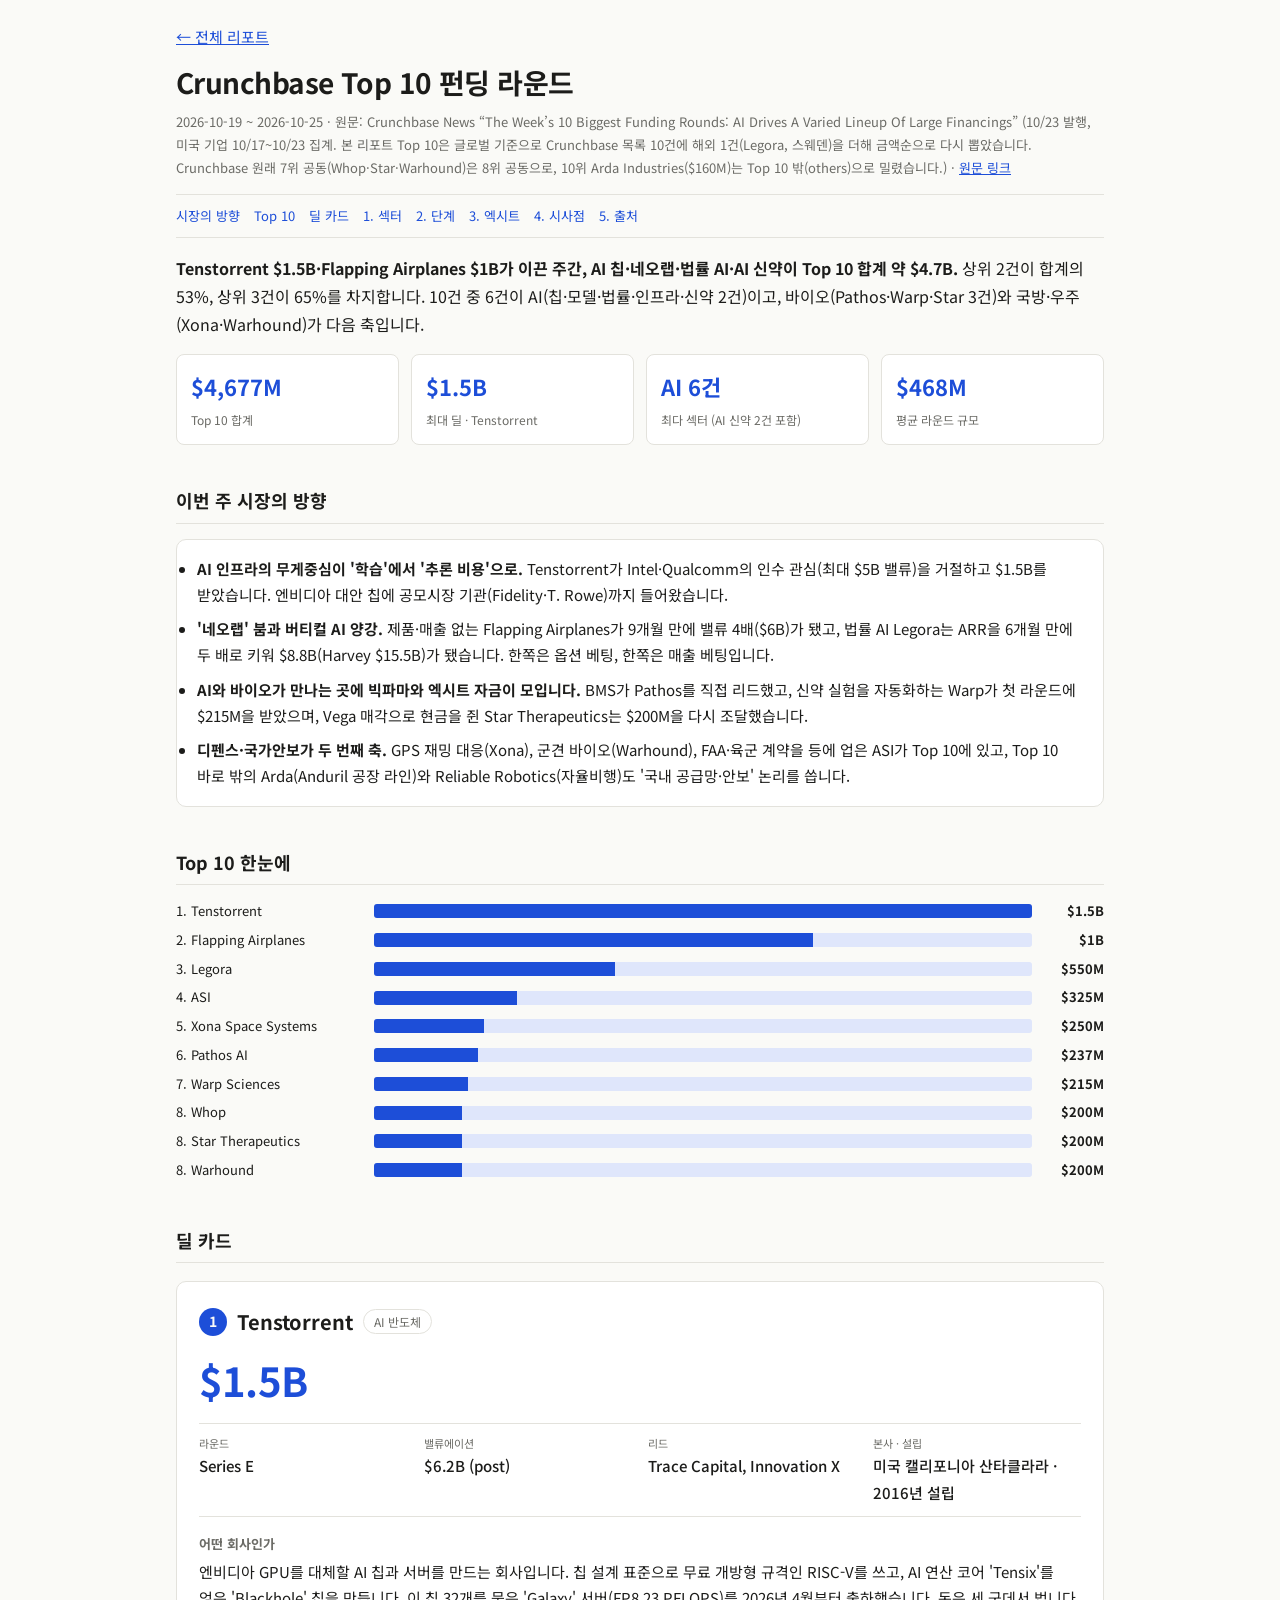
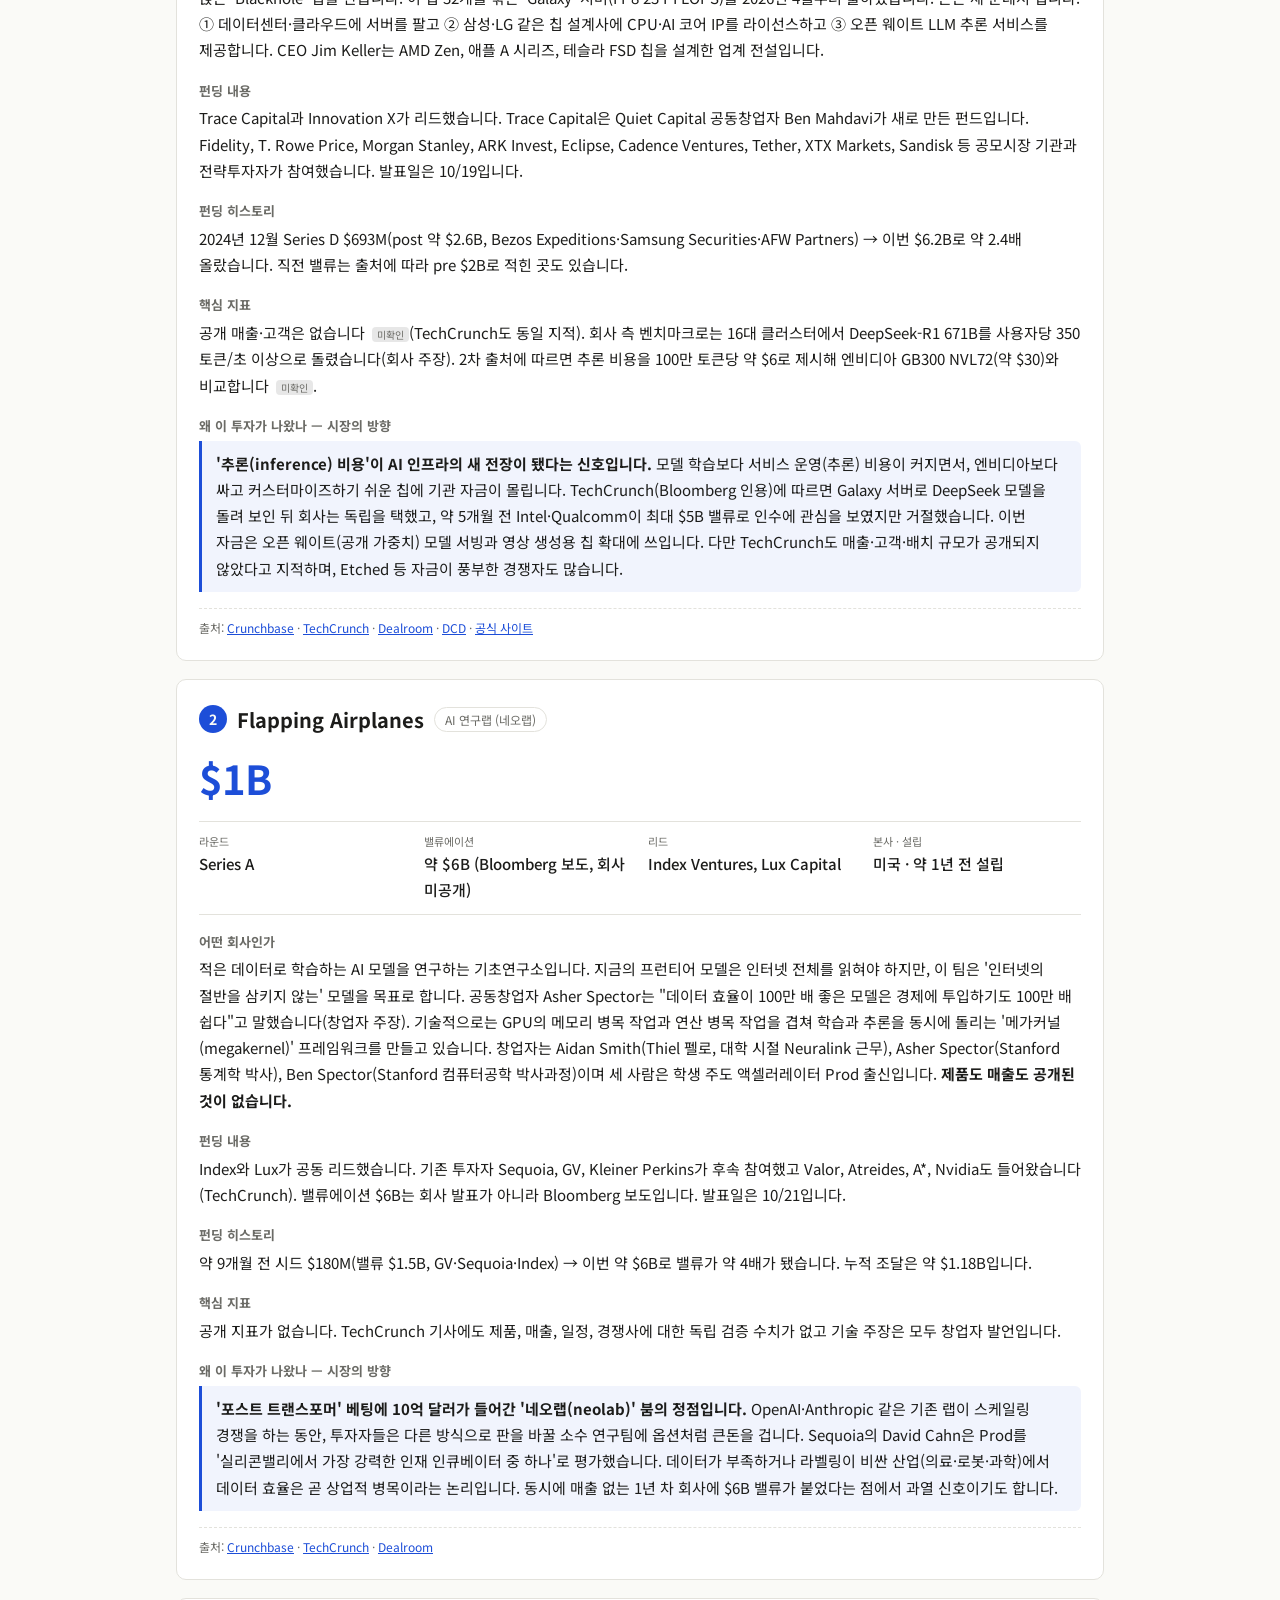
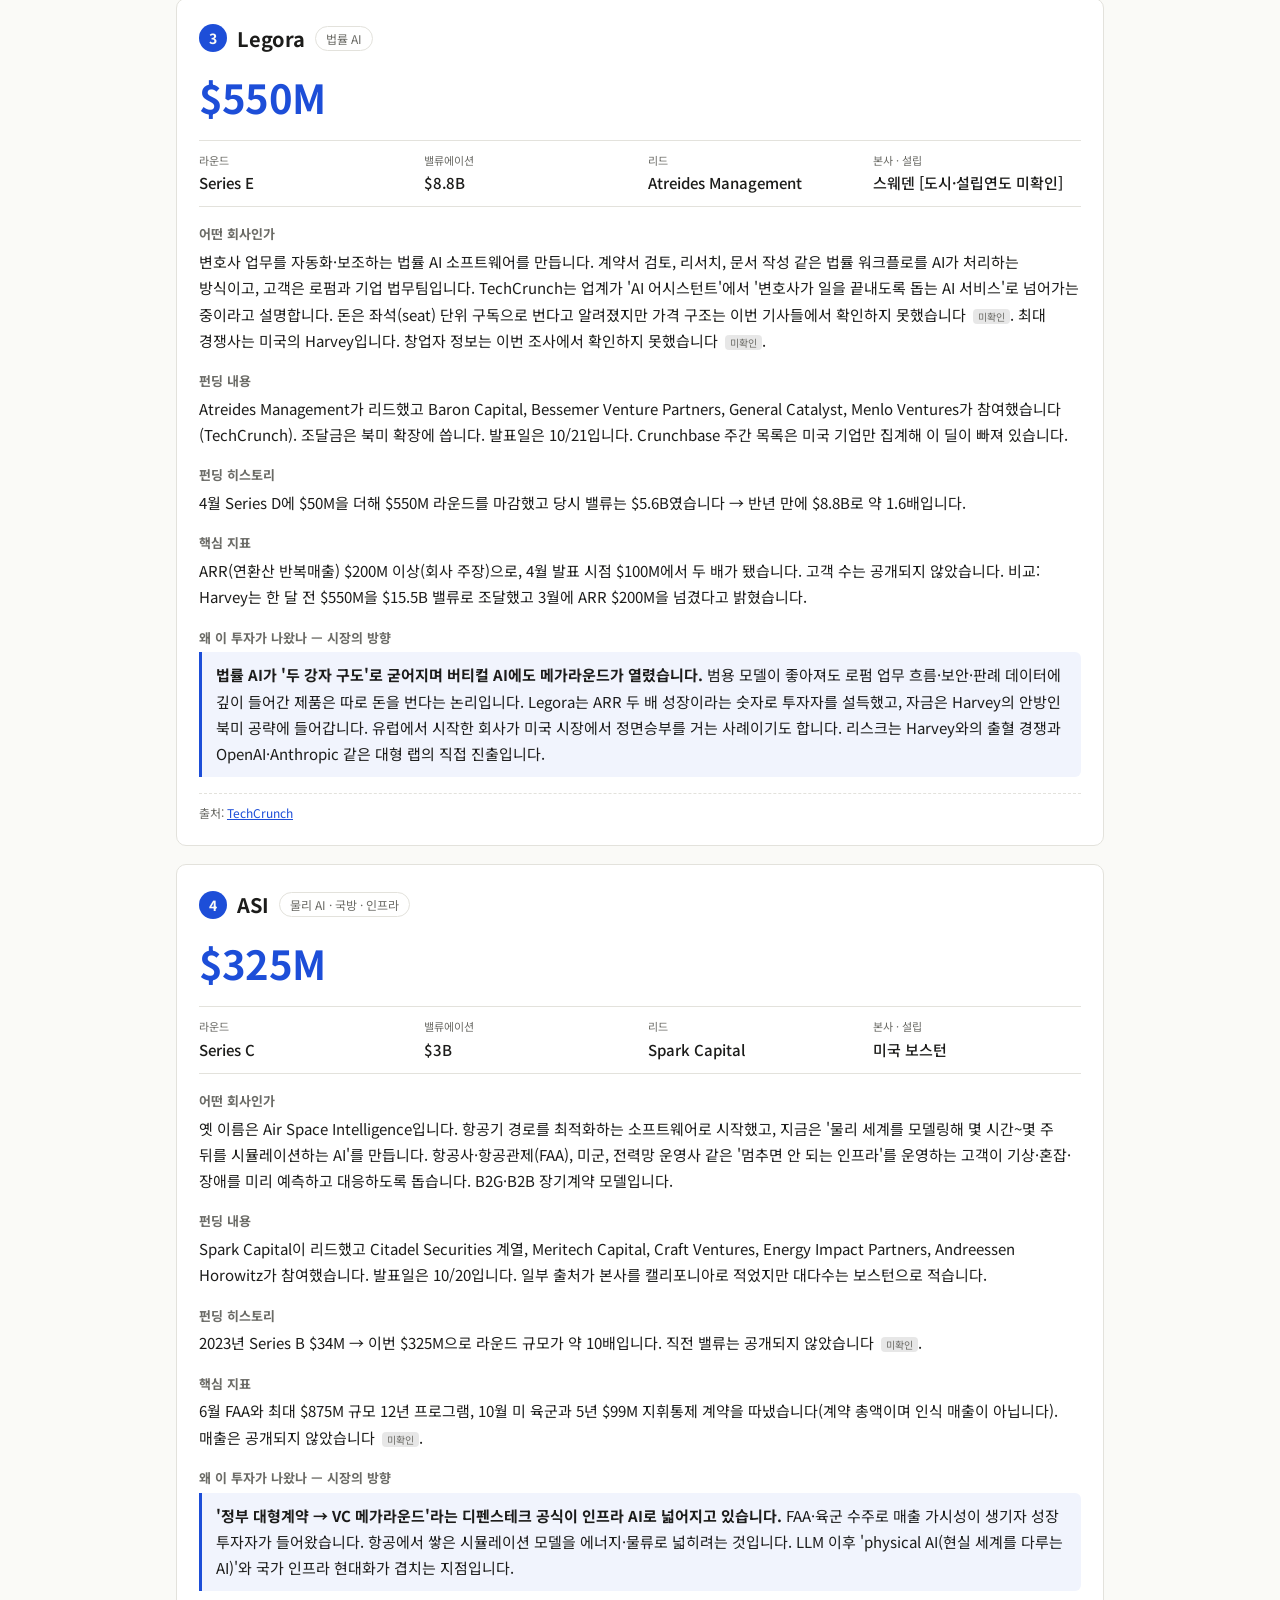
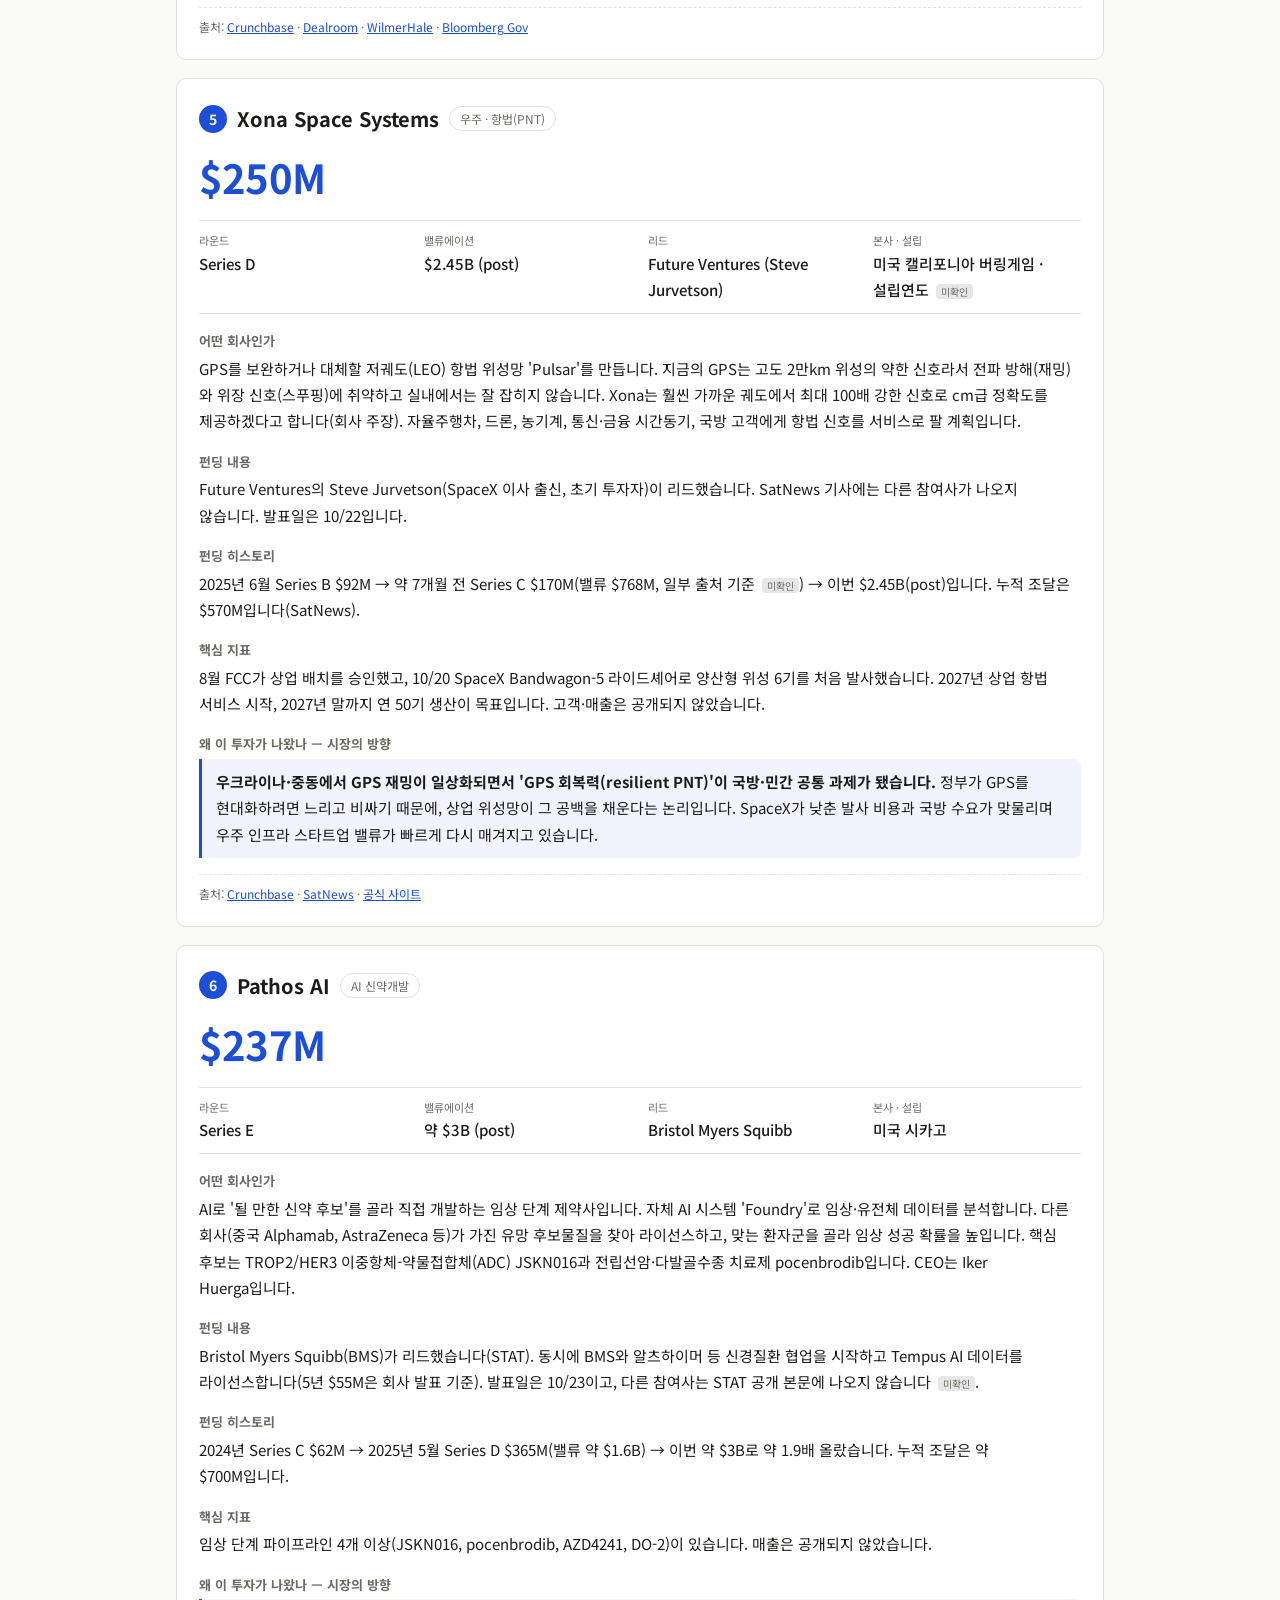
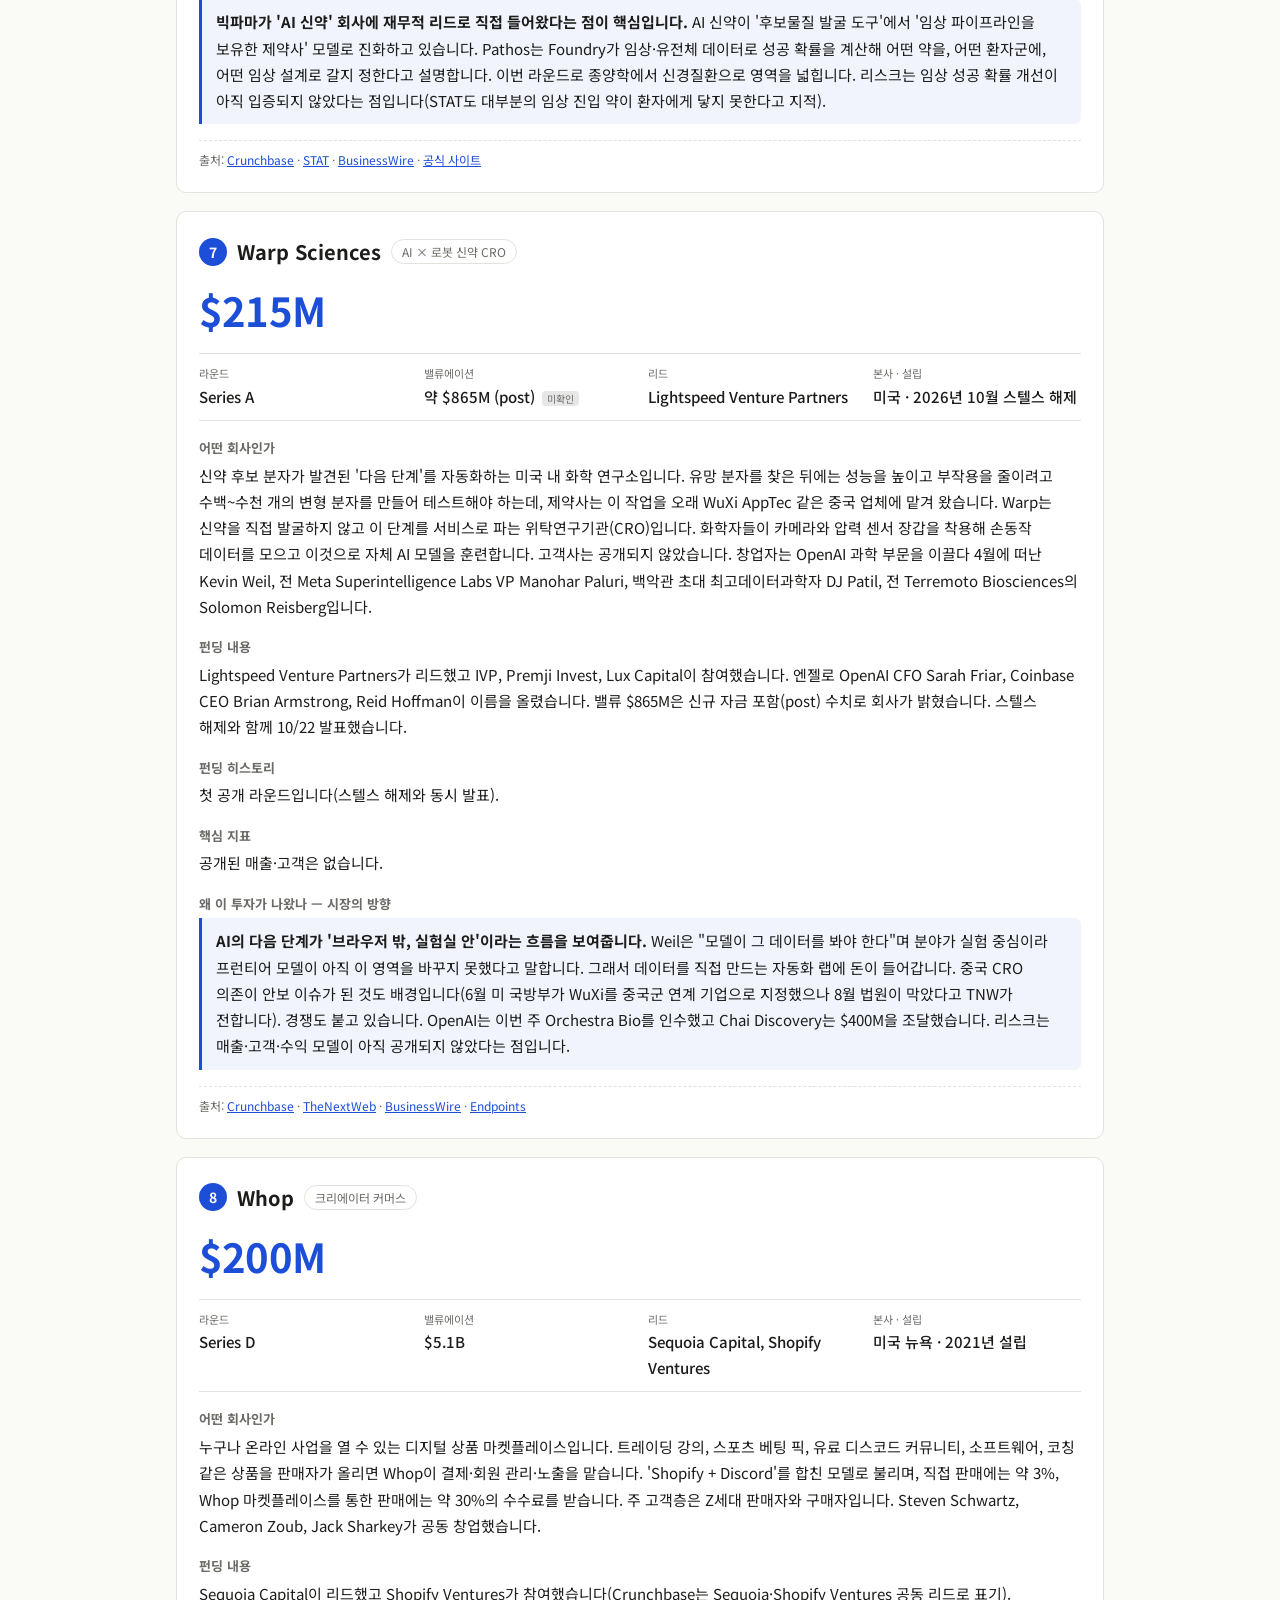
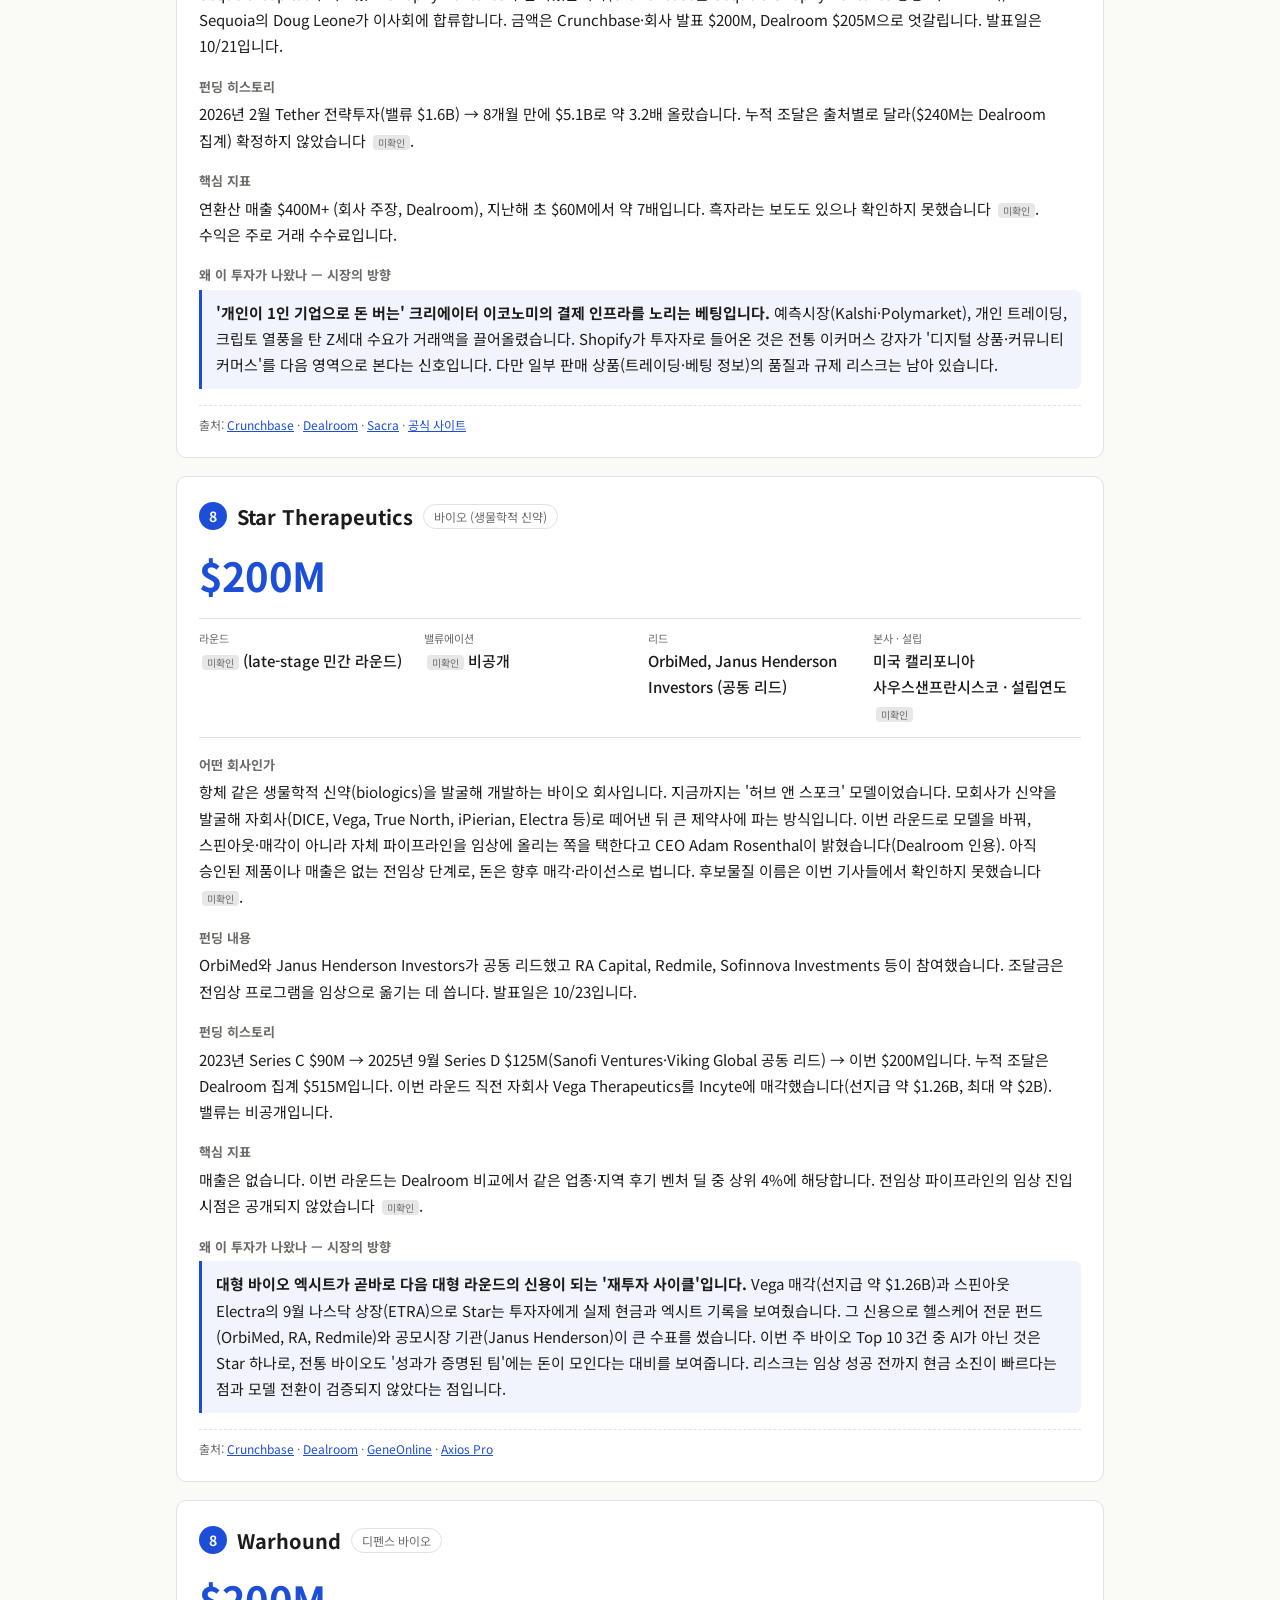
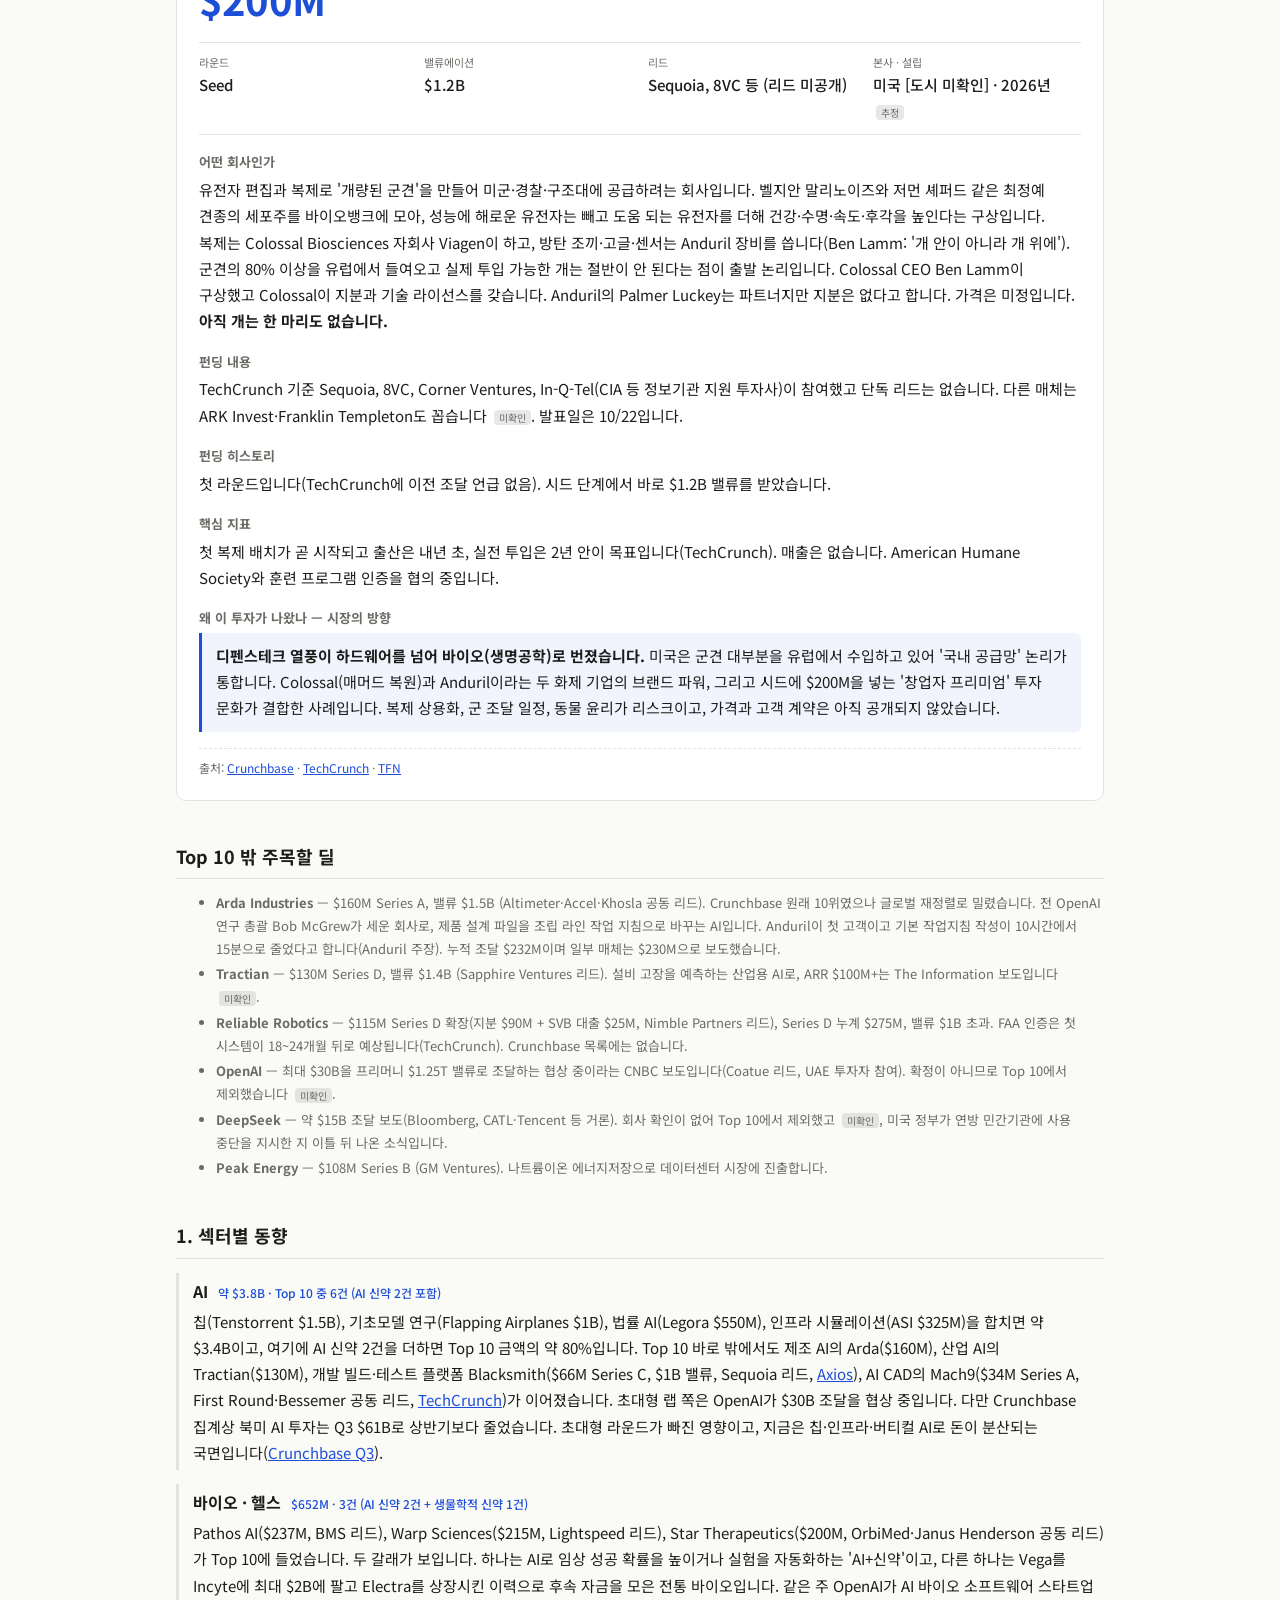
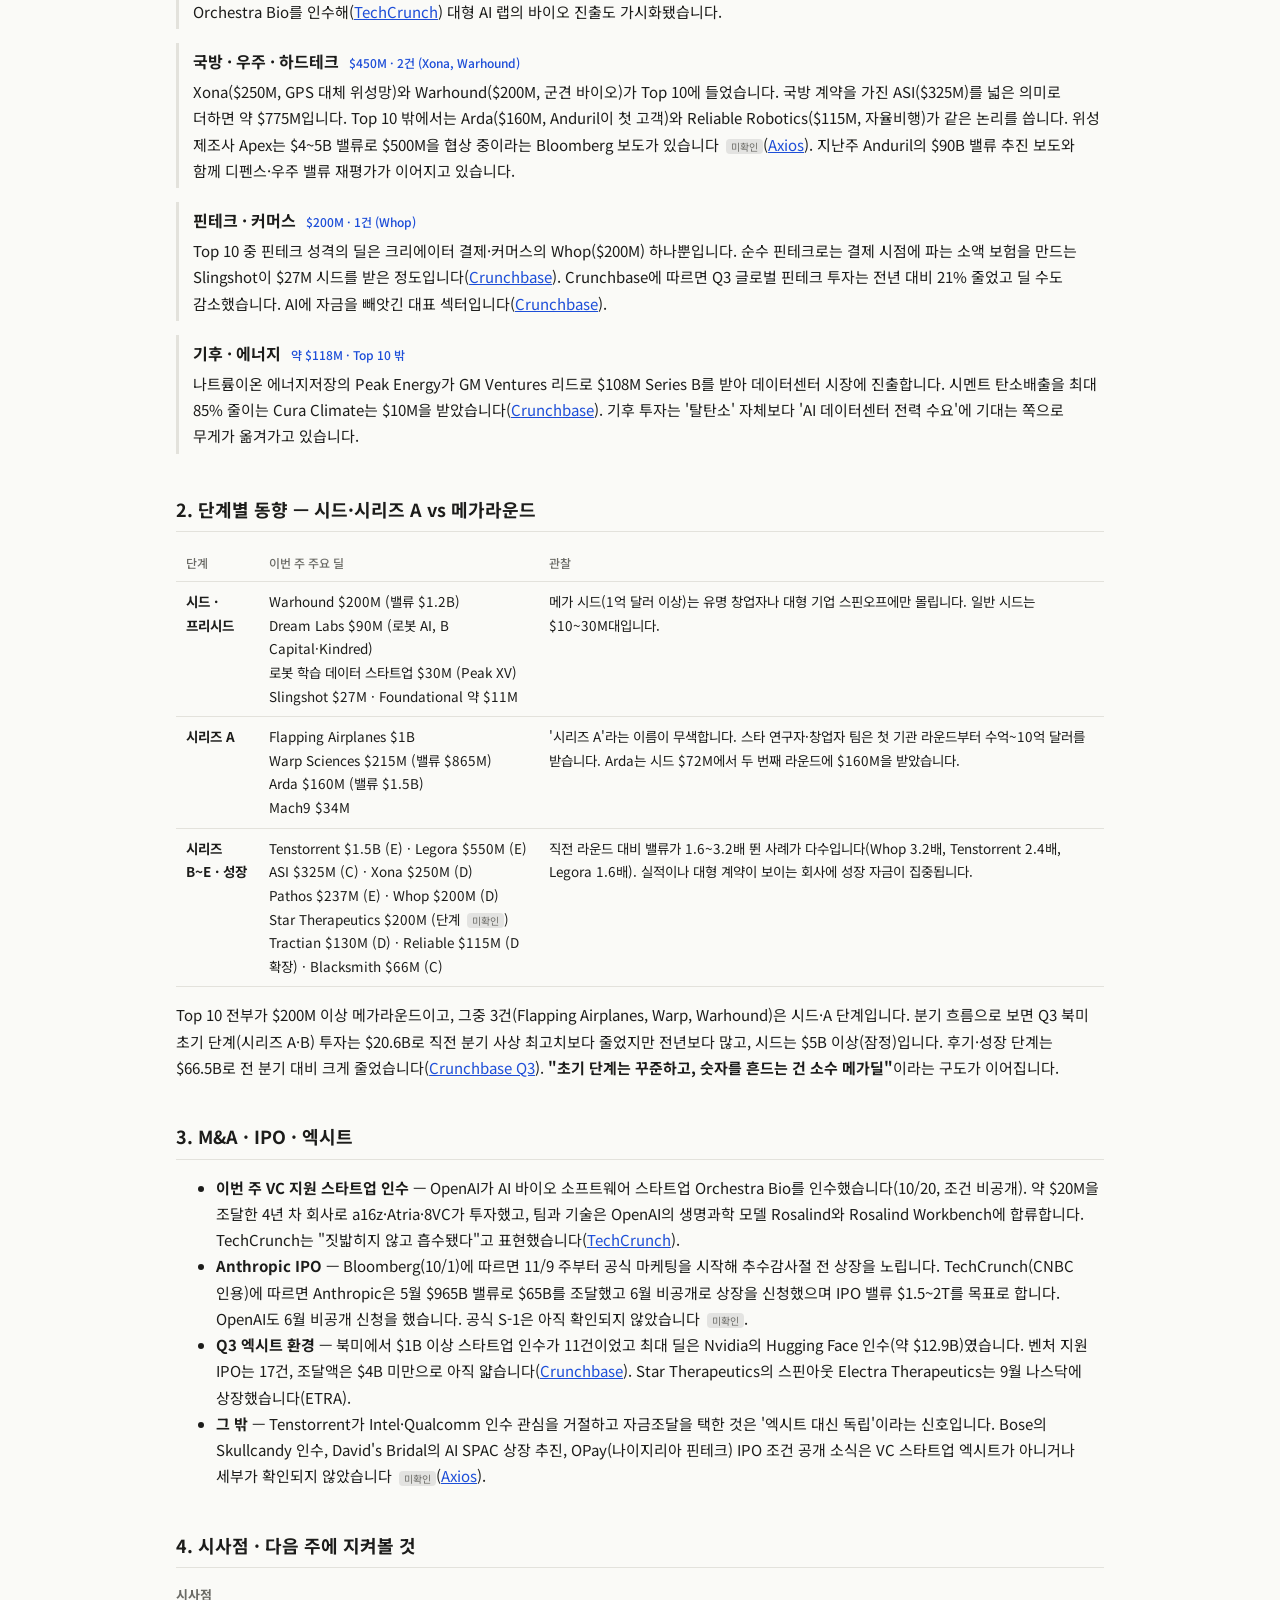
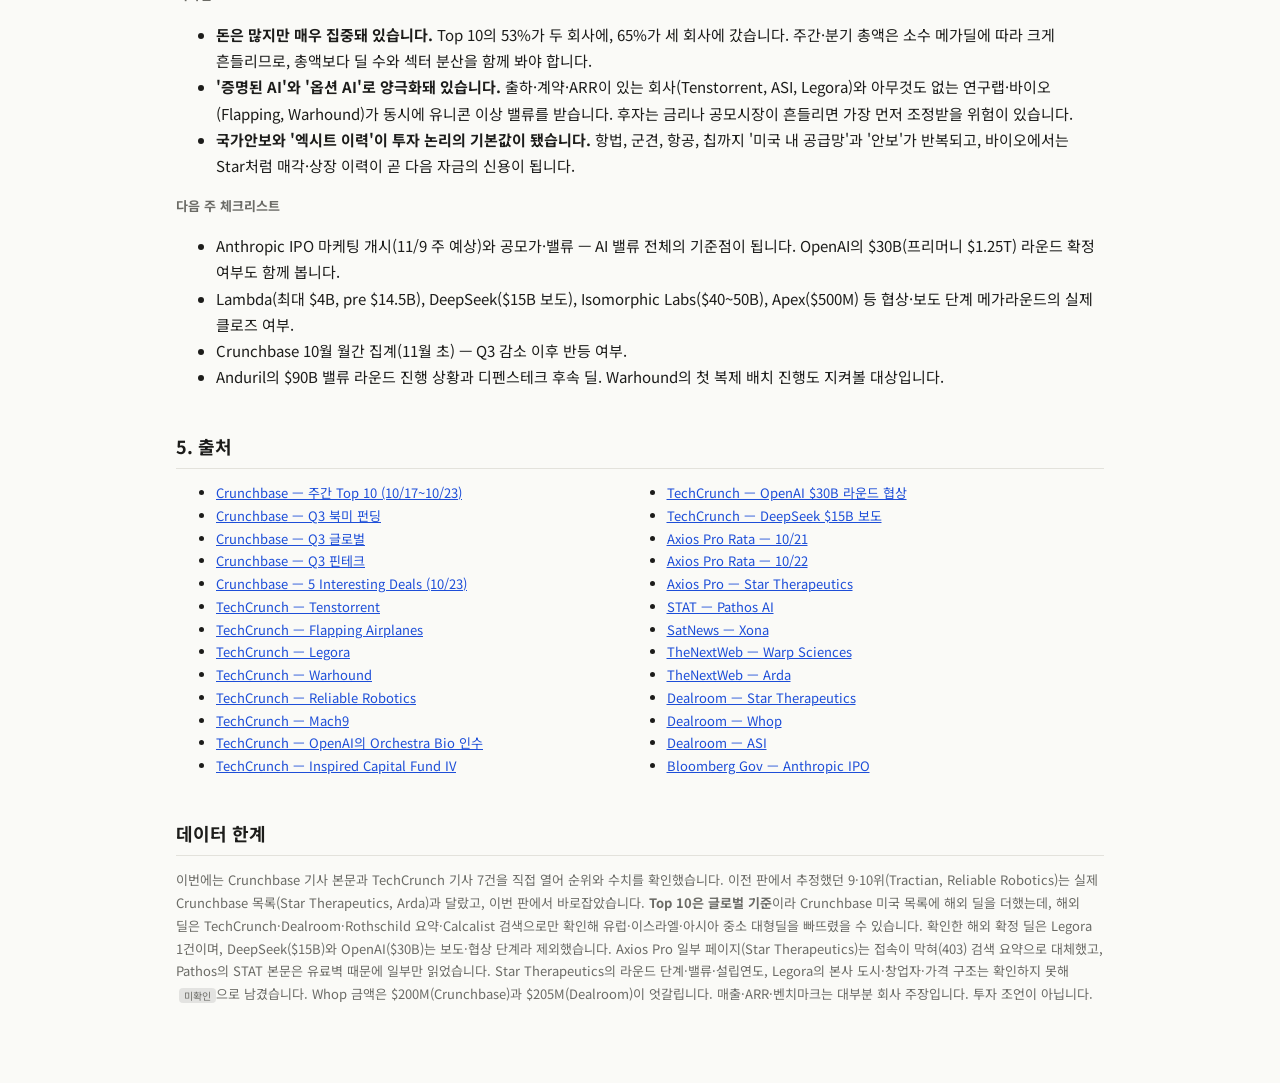
==== commit 4424c36a: "report: 투자자·신규 펀드 섹션 제거 (빌더·스킬·데이터) Co-Authored-By: Claude Sonnet 5.5 <noreply@anthropic.com> Claude" ====
--- a/reports/2026-10-19.html
+++ b/reports/2026-10-19.html
@@ -15,7 +15,7 @@
 .u{font-size:10px;background:#8883;color:var(--mut);border-radius:4px;padding:0 5px;margin-left:3px;font-weight:400;white-space:nowrap;vertical-align:middle}.small{font-size:13px;color:var(--mut)}.sec{border-left:3px solid var(--ln);padding:4px 0 4px 14px;margin:14px 0}.sh{display:flex;gap:10px;align-items:baseline;flex-wrap:wrap}.sh b{font-size:16px}.sh span{font-size:12px;color:var(--ac);font-weight:500}.sec p{margin:4px 0 0}.tw{overflow-x:auto}table{border-collapse:collapse;width:100%;font-size:13.5px}th,td{border-bottom:1px solid var(--ln);padding:8px 10px;text-align:left;vertical-align:top}th{font-size:12px;color:var(--mut);font-weight:500}.srcs{columns:2;font-size:13px}@media(max-width:600px){.srcs{columns:1}table{font-size:13px}td,th{padding:6px}}.small li{margin:3px 0}
 @media(max-width:600px){.bar{grid-template-columns:1fr 56px}.bt{grid-column:1/-1;order:3}.amt{font-size:34px}.card{padding:16px}}.toc{display:flex;flex-wrap:wrap;gap:6px 14px;font-size:13px;margin:14px 0 0;padding:10px 0;border-top:1px solid var(--ln);border-bottom:1px solid var(--ln)}.toc a{text-decoration:none}</style></head><body><div class="w">
 <a href="../index.html">← 전체 리포트</a><h1>Crunchbase Top 10 펀딩 라운드</h1><div class="sub">2026-10-19 ~ 2026-10-25 · 원문: Crunchbase News “The Week’s 10 Biggest Funding Rounds: AI Drives A Varied Lineup Of Large Financings” (10/23 발행, 미국 기업 10/17~10/23 집계. 본 리포트 Top 10은 글로벌 기준으로 Crunchbase 목록 10건에 해외 1건(Legora, 스웨덴)을 더해 금액순으로 다시 뽑았습니다. Crunchbase 원래 7위 공동(Whop·Star·Warhound)은 8위 공동으로, 10위 Arda Industries($160M)는 Top 10 밖(others)으로 밀렸습니다.) · <a href="https://news.crunchbase.com/venture/biggest-funding-rounds-ai-defense-biotech-robotics-tenstorrent/">원문 링크</a></div>
-<nav class="toc"><a href="#trend">시장의 방향</a><a href="#chart">Top 10</a><a href="#cards">딜 카드</a><a href="#s1">1. 섹터</a><a href="#s2">2. 단계</a><a href="#s3">3. 투자자·펀드</a><a href="#s4">4. 엑시트</a><a href="#s5">5. 시사점</a><a href="#s6">6. 출처</a></nav>
+<nav class="toc"><a href="#trend">시장의 방향</a><a href="#chart">Top 10</a><a href="#cards">딜 카드</a><a href="#s1">1. 섹터</a><a href="#s2">2. 단계</a><a href="#s3">3. 엑시트</a><a href="#s4">4. 시사점</a><a href="#s5">5. 출처</a></nav>
 <p class="lead"><b>Tenstorrent $1.5B·Flapping Airplanes $1B가 이끈 주간, AI 칩·네오랩·법률 AI·AI 신약이 Top 10 합계 약 $4.7B.</b> 상위 2건이 합계의 53%, 상위 3건이 65%를 차지합니다. 10건 중 6건이 AI(칩·모델·법률·인프라·신약 2건)이고, 바이오(Pathos·Warp·Star 3건)와 국방·우주(Xona·Warhound)가 다음 축입니다.</p>
 <div class="tiles"><div class="tile"><b>$4,677M</b><span>Top 10 합계</span></div><div class="tile"><b>$1.5B</b><span>최대 딜 · Tenstorrent</span></div><div class="tile"><b>AI 6건</b><span>최다 섹터 (AI 신약 2건 포함)</span></div><div class="tile"><b>$468M</b><span>평균 라운드 규모</span></div></div>
 <h2 id="trend">이번 주 시장의 방향</h2><ul class="trend"><li><b>AI 인프라의 무게중심이 '학습'에서 '추론 비용'으로.</b> Tenstorrent가 Intel·Qualcomm의 인수 관심(최대 $5B 밸류)을 거절하고 $1.5B를 받았습니다. 엔비디아 대안 칩에 공모시장 기관(Fidelity·T. Rowe)까지 들어왔습니다.</li><li><b>'네오랩' 붐과 버티컬 AI 양강.</b> 제품·매출 없는 Flapping Airplanes가 9개월 만에 밸류 4배($6B)가 됐고, 법률 AI Legora는 ARR을 6개월 만에 두 배로 키워 $8.8B(Harvey $15.5B)가 됐습니다. 한쪽은 옵션 베팅, 한쪽은 매출 베팅입니다.</li><li><b>AI와 바이오가 만나는 곳에 빅파마와 엑시트 자금이 모입니다.</b> BMS가 Pathos를 직접 리드했고, 신약 실험을 자동화하는 Warp가 첫 라운드에 $215M을 받았으며, Vega 매각으로 현금을 쥔 Star Therapeutics는 $200M을 다시 조달했습니다.</li><li><b>디펜스·국가안보가 두 번째 축.</b> GPS 재밍 대응(Xona), 군견 바이오(Warhound), FAA·육군 계약을 등에 업은 ASI가 Top 10에 있고, Top 10 바로 밖의 Arda(Anduril 공장 라인)와 Reliable Robotics(자율비행)도 '국내 공급망·안보' 논리를 씁니다.</li></ul>
@@ -64,9 +64,8 @@
 <h2>Top 10 밖 주목할 딜</h2><ul class="small"><li><b>Arda Industries</b> — $160M Series A, 밸류 $1.5B (Altimeter·Accel·Khosla 공동 리드). Crunchbase 원래 10위였으나 글로벌 재정렬로 밀렸습니다. 전 OpenAI 연구 총괄 Bob McGrew가 세운 회사로, 제품 설계 파일을 조립 라인 작업 지침으로 바꾸는 AI입니다. Anduril이 첫 고객이고 기본 작업지침 작성이 10시간에서 15분으로 줄었다고 합니다(Anduril 주장). 누적 조달 $232M이며 일부 매체는 $230M으로 보도했습니다.</li><li><b>Tractian</b> — $130M Series D, 밸류 $1.4B (Sapphire Ventures 리드). 설비 고장을 예측하는 산업용 AI로, ARR $100M+는 The Information 보도입니다 <span class="u">미확인</span>.</li><li><b>Reliable Robotics</b> — $115M Series D 확장(지분 $90M + SVB 대출 $25M, Nimble Partners 리드), Series D 누계 $275M, 밸류 $1B 초과. FAA 인증은 첫 시스템이 18~24개월 뒤로 예상됩니다(TechCrunch). Crunchbase 목록에는 없습니다.</li><li><b>OpenAI</b> — 최대 $30B을 프리머니 $1.25T 밸류로 조달하는 협상 중이라는 CNBC 보도입니다(Coatue 리드, UAE 투자자 참여). 확정이 아니므로 Top 10에서 제외했습니다 <span class="u">미확인</span>.</li><li><b>DeepSeek</b> — 약 $15B 조달 보도(Bloomberg, CATL·Tencent 등 거론). 회사 확인이 없어 Top 10에서 제외했고 <span class="u">미확인</span>, 미국 정부가 연방 민간기관에 사용 중단을 지시한 지 이틀 뒤 나온 소식입니다.</li><li><b>Peak Energy</b> — $108M Series B (GM Ventures). 나트륨이온 에너지저장으로 데이터센터 시장에 진출합니다.</li></ul>
 <h2 id="s1">1. 섹터별 동향</h2><div class="sec"><div class="sh"><b>AI</b><span>약 $3.8B · Top 10 중 6건 (AI 신약 2건 포함)</span></div><p>칩(Tenstorrent $1.5B), 기초모델 연구(Flapping Airplanes $1B), 법률 AI(Legora $550M), 인프라 시뮬레이션(ASI $325M)을 합치면 약 $3.4B이고, 여기에 AI 신약 2건을 더하면 Top 10 금액의 약 80%입니다. Top 10 바로 밖에서도 제조 AI의 Arda($160M), 산업 AI의 Tractian($130M), 개발 빌드·테스트 플랫폼 Blacksmith($66M Series C, $1B 밸류, Sequoia 리드, <a href="https://www.axios.com/pro/all-deals/2026/10/21/pro-rata-premium-whop-blacksmith-hackensack-meridian">Axios</a>), AI CAD의 Mach9($34M Series A, First Round·Bessemer 공동 리드, <a href="https://techcrunch.com/2026/10/21/mach9-raises-34m-after-pivoting-to-ai-cad-software/">TechCrunch</a>)가 이어졌습니다. 초대형 랩 쪽은 OpenAI가 $30B 조달을 협상 중입니다. 다만 Crunchbase 집계상 북미 AI 투자는 Q3 $61B로 상반기보다 줄었습니다. 초대형 라운드가 빠진 영향이고, 지금은 칩·인프라·버티컬 AI로 돈이 분산되는 국면입니다(<a href="https://news.crunchbase.com/venture/q3-2026-north-america-startup-funding-falls-ai-exits-data/">Crunchbase Q3</a>).</p></div><div class="sec"><div class="sh"><b>바이오 · 헬스</b><span>$652M · 3건 (AI 신약 2건 + 생물학적 신약 1건)</span></div><p>Pathos AI($237M, BMS 리드), Warp Sciences($215M, Lightspeed 리드), Star Therapeutics($200M, OrbiMed·Janus Henderson 공동 리드)가 Top 10에 들었습니다. 두 갈래가 보입니다. 하나는 AI로 임상 성공 확률을 높이거나 실험을 자동화하는 'AI+신약'이고, 다른 하나는 Vega를 Incyte에 최대 $2B에 팔고 Electra를 상장시킨 이력으로 후속 자금을 모은 전통 바이오입니다. 같은 주 OpenAI가 AI 바이오 소프트웨어 스타트업 Orchestra Bio를 인수해(<a href="https://techcrunch.com/2026/10/20/openai-acquires-startup-orchestra-bio%E2%81%A0-to-beef-up-its-biotech-business/">TechCrunch</a>) 대형 AI 랩의 바이오 진출도 가시화됐습니다.</p></div><div class="sec"><div class="sh"><b>국방 · 우주 · 하드테크</b><span>$450M · 2건 (Xona, Warhound)</span></div><p>Xona($250M, GPS 대체 위성망)와 Warhound($200M, 군견 바이오)가 Top 10에 들었습니다. 국방 계약을 가진 ASI($325M)를 넓은 의미로 더하면 약 $775M입니다. Top 10 밖에서는 Arda($160M, Anduril이 첫 고객)와 Reliable Robotics($115M, 자율비행)가 같은 논리를 씁니다. 위성 제조사 Apex는 $4~5B 밸류로 $500M을 협상 중이라는 Bloomberg 보도가 있습니다 <span class="u">미확인</span>(<a href="https://www.axios.com/pro/all-deals/2026/10/22/pro-rata-premium-apex-xona-davids-bridal-skullcandy">Axios</a>). 지난주 Anduril의 $90B 밸류 추진 보도와 함께 디펜스·우주 밸류 재평가가 이어지고 있습니다.</p></div><div class="sec"><div class="sh"><b>핀테크 · 커머스</b><span>$200M · 1건 (Whop)</span></div><p>Top 10 중 핀테크 성격의 딜은 크리에이터 결제·커머스의 Whop($200M) 하나뿐입니다. 순수 핀테크로는 결제 시점에 파는 소액 보험을 만드는 Slingshot이 $27M 시드를 받은 정도입니다(<a href="https://news.crunchbase.com/sections/venture/">Crunchbase</a>). Crunchbase에 따르면 Q3 글로벌 핀테크 투자는 전년 대비 21% 줄었고 딜 수도 감소했습니다. AI에 자금을 빼앗긴 대표 섹터입니다(<a href="https://news.crunchbase.com/venture/q3-2026-fintech-startup-funding-deal-count-fell-ai/">Crunchbase</a>).</p></div><div class="sec"><div class="sh"><b>기후 · 에너지</b><span>약 $118M · Top 10 밖</span></div><p>나트륨이온 에너지저장의 Peak Energy가 GM Ventures 리드로 $108M Series B를 받아 데이터센터 시장에 진출합니다. 시멘트 탄소배출을 최대 85% 줄이는 Cura Climate는 $10M을 받았습니다(<a href="https://news.crunchbase.com/venture/interesting-startup-deals-robots-ai-gaming-clean-tech/">Crunchbase</a>). 기후 투자는 '탈탄소' 자체보다 'AI 데이터센터 전력 수요'에 기대는 쪽으로 무게가 옮겨가고 있습니다.</p></div>
 <h2 id="s2">2. 단계별 동향 — 시드·시리즈 A vs 메가라운드</h2><div class="tw"><table><thead><tr><th>단계</th><th>이번 주 주요 딜</th><th>관찰</th></tr></thead><tbody><tr><td><b>시드 · 프리시드</b></td><td>Warhound $200M (밸류 $1.2B)<br>Dream Labs $90M (로봇 AI, B Capital·Kindred)<br>로봇 학습 데이터 스타트업 $30M (Peak XV)<br>Slingshot $27M · Foundational 약 $11M</td><td>메가 시드(1억 달러 이상)는 유명 창업자나 대형 기업 스핀오프에만 몰립니다. 일반 시드는 $10~30M대입니다.</td></tr><tr><td><b>시리즈 A</b></td><td>Flapping Airplanes $1B<br>Warp Sciences $215M (밸류 $865M)<br>Arda $160M (밸류 $1.5B)<br>Mach9 $34M</td><td>'시리즈 A'라는 이름이 무색합니다. 스타 연구자·창업자 팀은 첫 기관 라운드부터 수억~10억 달러를 받습니다. Arda는 시드 $72M에서 두 번째 라운드에 $160M을 받았습니다.</td></tr><tr><td><b>시리즈 B~E · 성장</b></td><td>Tenstorrent $1.5B (E) · Legora $550M (E)<br>ASI $325M (C) · Xona $250M (D)<br>Pathos $237M (E) · Whop $200M (D)<br>Star Therapeutics $200M (단계 <span class="u">미확인</span>)<br>Tractian $130M (D) · Reliable $115M (D 확장) · Blacksmith $66M (C)</td><td>직전 라운드 대비 밸류가 1.6~3.2배 뛴 사례가 다수입니다(Whop 3.2배, Tenstorrent 2.4배, Legora 1.6배). 실적이나 대형 계약이 보이는 회사에 성장 자금이 집중됩니다.</td></tr></tbody></table></div><p>Top 10 전부가 $200M 이상 메가라운드이고, 그중 3건(Flapping Airplanes, Warp, Warhound)은 시드·A 단계입니다. 분기 흐름으로 보면 Q3 북미 초기 단계(시리즈 A·B) 투자는 $20.6B로 직전 분기 사상 최고치보다 줄었지만 전년보다 많고, 시드는 $5B 이상(잠정)입니다. 후기·성장 단계는 $66.5B로 전 분기 대비 크게 줄었습니다(<a href="https://news.crunchbase.com/venture/q3-2026-north-america-startup-funding-falls-ai-exits-data/">Crunchbase Q3</a>). <b>"초기 단계는 꾸준하고, 숫자를 흔드는 건 소수 메가딜"</b>이라는 구도가 이어집니다.</p>
-<h2 id="s3">3. 주목할 투자자 · 신규 펀드</h2><h4>투자자</h4><ul><li><b>Sequoia</b> — 이번 주 가장 바쁜 투자사입니다. Whop 리드(Doug Leone 이사회 합류), Blacksmith 리드($1B 밸류), Warhound 참여, Flapping Airplanes 후속 참여(<a href="https://www.axios.com/pro/all-deals/2026/10/21/pro-rata-premium-whop-blacksmith-hackensack-meridian">Axios</a>).</li><li><b>Atreides Management</b> — Legora($8.8B) 리드에 Flapping Airplanes에도 참여했습니다. 헤지펀드형 성장 투자자가 AI 메가라운드의 리드 자리까지 올라온 사례입니다.</li><li><b>Lux Capital</b> — Flapping Airplanes 공동 리드에 Warp Sciences도 참여했습니다. '과학 기반 AI' 테마에 연달아 베팅하고 있습니다.</li><li><b>Lightspeed</b> — Warp Sciences를 리드했습니다. 7월에는 OpenAI 연구원 Miles Wang의 AI 신약 스타트업 리드 협의가 보도됐고(TechCrunch, 당사자는 수치를 부인), AI 신약 쪽 비중을 키우고 있습니다.</li><li><b>Bristol Myers Squibb</b> — 빅파마가 AI 신약 회사(Pathos)의 라운드를 직접 리드했습니다. 전략적 투자자가 VC 역할을 하는 사례입니다.</li><li><b>OrbiMed · Janus Henderson</b> — Star Therapeutics $200M 공동 리드입니다. 헬스케어 전문 펀드와 공모시장 자산운용사가 함께 큰 수표를 썼습니다(Janus는 Tenstorrent의 Fidelity·T. Rowe처럼 공모시장 기관의 비상장 진출 흐름).</li><li><b>In-Q-Tel · 8VC</b> — Warhound에 참여했습니다. 국방·정보기관 자금이 바이오 영역까지 들어왔습니다.</li></ul><h4>신규 펀드</h4><ul><li><b>Inspired Capital Fund IV</b> — $450M 클로즈(10/20). Alexa von Tobel·Penny Pritzker가 2019년 세운 뉴욕 VC로, 누적 운용자산은 약 $1.4B입니다. 1~3호는 $200M·$281M·$330M였고, 연 10개 안팎의 회사에 $1M~$15M을 시드~시리즈 A로 투자하며 피지컬 AI·양자 같은 신흥 테마를 노립니다. 포트폴리오에서 MosaicML(Databricks 인수) 등 10건 이상 엑시트가 있다고 밝혔습니다(<a href="https://techcrunch.com/2026/10/20/inspired-capital-closes-450m-fourth-fund-as-new-york-pushes-back-on-silicon-valleys-gravitational-pull/">TechCrunch</a>).</li><li><b>Seaya</b> — 유럽 스타트업 펀드 €600M 조성(<a href="https://www.axios.com/pro/all-deals/2026/10/22/pro-rata-premium-apex-xona-davids-bridal-skullcandy">Axios</a>).</li><li><b>참고(직전 주)</b> — Pear VC 5호 $333M(10/14, 시드 전문), Endeavor Catalyst 5호 $320M(10/7).</li><li><b>모집 중</b> — Benchmark가 창업자 펀드 약 $352M을 SEC에 신고했고, Anti Fund(Jake Paul 등)는 2호 $400M을 추진 중입니다(StrictlyVC).</li></ul>
-<h2 id="s4">4. M&amp;A · IPO · 엑시트</h2><ul><li><b>이번 주 VC 지원 스타트업 인수</b> — OpenAI가 AI 바이오 소프트웨어 스타트업 Orchestra Bio를 인수했습니다(10/20, 조건 비공개). 약 $20M을 조달한 4년 차 회사로 a16z·Atria·8VC가 투자했고, 팀과 기술은 OpenAI의 생명과학 모델 Rosalind와 Rosalind Workbench에 합류합니다. TechCrunch는 "짓밟히지 않고 흡수됐다"고 표현했습니다(<a href="https://techcrunch.com/2026/10/20/openai-acquires-startup-orchestra-bio%E2%81%A0-to-beef-up-its-biotech-business/">TechCrunch</a>).</li><li><b>Anthropic IPO</b> — Bloomberg(10/1)에 따르면 11/9 주부터 공식 마케팅을 시작해 추수감사절 전 상장을 노립니다. TechCrunch(CNBC 인용)에 따르면 Anthropic은 5월 $965B 밸류로 $65B를 조달했고 6월 비공개로 상장을 신청했으며 IPO 밸류 $1.5~2T를 목표로 합니다. OpenAI도 6월 비공개 신청을 했습니다. 공식 S-1은 아직 확인되지 않았습니다 <span class="u">미확인</span>.</li><li><b>Q3 엑시트 환경</b> — 북미에서 $1B 이상 스타트업 인수가 11건이었고 최대 딜은 Nvidia의 Hugging Face 인수(약 $12.9B)였습니다. 벤처 지원 IPO는 17건, 조달액은 $4B 미만으로 아직 얇습니다(<a href="https://news.crunchbase.com/venture/q3-2026-north-america-startup-funding-falls-ai-exits-data/">Crunchbase</a>). Star Therapeutics의 스핀아웃 Electra Therapeutics는 9월 나스닥에 상장했습니다(ETRA).</li><li><b>그 밖</b> — Tenstorrent가 Intel·Qualcomm 인수 관심을 거절하고 자금조달을 택한 것은 '엑시트 대신 독립'이라는 신호입니다. Bose의 Skullcandy 인수, David's Bridal의 AI SPAC 상장 추진, OPay(나이지리아 핀테크) IPO 조건 공개 소식은 VC 스타트업 엑시트가 아니거나 세부가 확인되지 않았습니다 <span class="u">미확인</span>(<a href="https://www.axios.com/pro/all-deals/2026/10/22/pro-rata-premium-apex-xona-davids-bridal-skullcandy">Axios</a>).</li></ul>
-<h2 id="s5">5. 시사점 · 다음 주에 지켜볼 것</h2><h4>시사점</h4><ul><li><b>돈은 많지만 매우 집중돼 있습니다.</b> Top 10의 53%가 두 회사에, 65%가 세 회사에 갔습니다. 주간·분기 총액은 소수 메가딜에 따라 크게 흔들리므로, 총액보다 딜 수와 섹터 분산을 함께 봐야 합니다.</li><li><b>'증명된 AI'와 '옵션 AI'로 양극화돼 있습니다.</b> 출하·계약·ARR이 있는 회사(Tenstorrent, ASI, Legora)와 아무것도 없는 연구랩·바이오(Flapping, Warhound)가 동시에 유니콘 이상 밸류를 받습니다. 후자는 금리나 공모시장이 흔들리면 가장 먼저 조정받을 위험이 있습니다.</li><li><b>국가안보와 '엑시트 이력'이 투자 논리의 기본값이 됐습니다.</b> 항법, 군견, 항공, 칩까지 '미국 내 공급망'과 '안보'가 반복되고, 바이오에서는 Star처럼 매각·상장 이력이 곧 다음 자금의 신용이 됩니다.</li></ul><h4>다음 주 체크리스트</h4><ul><li>Anthropic IPO 마케팅 개시(11/9 주 예상)와 공모가·밸류 — AI 밸류 전체의 기준점이 됩니다. OpenAI의 $30B(프리머니 $1.25T) 라운드 확정 여부도 함께 봅니다.</li><li>Lambda(최대 $4B, pre $14.5B), DeepSeek($15B 보도), Isomorphic Labs($40~50B), Apex($500M) 등 협상·보도 단계 메가라운드의 실제 클로즈 여부.</li><li>Crunchbase 10월 월간 집계(11월 초) — Q3 감소 이후 반등 여부.</li><li>Anduril의 $90B 밸류 라운드 진행 상황과 디펜스테크 후속 딜. Warhound의 첫 복제 배치 진행도 지켜볼 대상입니다.</li></ul>
-<h2 id="s6">6. 출처</h2><ul class="srcs"><li><a href="https://news.crunchbase.com/venture/biggest-funding-rounds-ai-defense-biotech-robotics-tenstorrent/">Crunchbase — 주간 Top 10 (10/17~10/23)</a></li><li><a href="https://news.crunchbase.com/venture/q3-2026-north-america-startup-funding-falls-ai-exits-data/">Crunchbase — Q3 북미 펀딩</a></li><li><a href="https://news.crunchbase.com/venture/q3-2026-global-startup-funding-ai-billion-dollar-rounds-exits-data/">Crunchbase — Q3 글로벌</a></li><li><a href="https://news.crunchbase.com/venture/q3-2026-fintech-startup-funding-deal-count-fell-ai/">Crunchbase — Q3 핀테크</a></li><li><a href="https://news.crunchbase.com/venture/interesting-startup-deals-robots-ai-gaming-clean-tech/">Crunchbase — 5 Interesting Deals (10/23)</a></li><li><a href="https://techcrunch.com/2026/10/19/tenstorrent-hits-6-2b-valuation-to-scale-open-weight-ai-chips/">TechCrunch — Tenstorrent</a></li><li><a href="https://techcrunch.com/2026/10/21/year-old-ai-lab-flapping-airplanes-raises-1b-at-a-6b-valuation/">TechCrunch — Flapping Airplanes</a></li><li><a href="https://techcrunch.com/2026/10/21/legal-ai-startup-legora-raises-550m-series-e-at-8-8b-valuation/">TechCrunch — Legora</a></li><li><a href="https://techcrunch.com/2026/10/22/ben-lamm-raises-200m-for-warhound-to-engineer-war-dogs-and-arm-them-with-anduril-gear/">TechCrunch — Warhound</a></li><li><a href="https://techcrunch.com/2026/10/20/spacex-alums-aviation-startup-reliable-robotics-lands-115m-topping-1b-valuation/">TechCrunch — Reliable Robotics</a></li><li><a href="https://techcrunch.com/2026/10/21/mach9-raises-34m-after-pivoting-to-ai-cad-software/">TechCrunch — Mach9</a></li><li><a href="https://techcrunch.com/2026/10/20/openai-acquires-startup-orchestra-bio%E2%81%A0-to-beef-up-its-biotech-business/">TechCrunch — OpenAI의 Orchestra Bio 인수</a></li><li><a href="https://techcrunch.com/2026/10/20/inspired-capital-closes-450m-fourth-fund-as-new-york-pushes-back-on-silicon-valleys-gravitational-pull/">TechCrunch — Inspired Capital Fund IV</a></li><li><a href="https://techcrunch.com/2026/10/22/openai-working-on-new-30b-raise-at-1-25t-valuation-ahead-of-ipo/">TechCrunch — OpenAI $30B 라운드 협상</a></li><li><a href="https://techcrunch.com/2026/10/22/deepseek-reportedly-raises-15b-days-after-us-restrictions/">TechCrunch — DeepSeek $15B 보도</a></li><li><a href="https://www.axios.com/pro/all-deals/2026/10/21/pro-rata-premium-whop-blacksmith-hackensack-meridian">Axios Pro Rata — 10/21</a></li><li><a href="https://www.axios.com/pro/all-deals/2026/10/22/pro-rata-premium-apex-xona-davids-bridal-skullcandy">Axios Pro Rata — 10/22</a></li><li><a href="https://www.axios.com/pro/biotech-deals/2026/10/23/star-therapeutics-raises-200m">Axios Pro — Star Therapeutics</a></li><li><a href="https://www.statnews.com/2026/10/23/pathos-ai-bristol-myers-squibb-tempus-deal/">STAT — Pathos AI</a></li><li><a href="https://satnews.com/2026/10/22/xona-space-systems-secures-250m-series-d-at-2-45b-valuation-to-scale-pulsar-pnt-fleet/">SatNews — Xona</a></li><li><a href="https://thenextweb.com/news/warp-sciences-kevin-weil-215m-ai-drug-lab">TheNextWeb — Warp Sciences</a></li><li><a href="https://thenextweb.com/news/arda-bob-mcgrew-232m-1-5bn-ai-manufacturing">TheNextWeb — Arda</a></li><li><a href="https://dealroom.co/news/165367-star-therapeutics-raises-200m-to-take-new-biologics-into-the-clinic/">Dealroom — Star Therapeutics</a></li><li><a href="https://dealroom.co/news/164809-whop-raises-205m-at-a-5-1b-valuation-in-sequoia-led-round/">Dealroom — Whop</a></li><li><a href="https://dealroom.co/news/164398-air-traffic-ai-startup-asi-raises-325m-at-3b-valuation/">Dealroom — ASI</a></li><li><a href="https://news.bgov.com/banking-law/anthropic-said-to-target-mega-ipo-before-thanksgiving-holiday">Bloomberg Gov — Anthropic IPO</a></li></ul>
+<h2 id="s3">3. M&amp;A · IPO · 엑시트</h2><ul><li><b>이번 주 VC 지원 스타트업 인수</b> — OpenAI가 AI 바이오 소프트웨어 스타트업 Orchestra Bio를 인수했습니다(10/20, 조건 비공개). 약 $20M을 조달한 4년 차 회사로 a16z·Atria·8VC가 투자했고, 팀과 기술은 OpenAI의 생명과학 모델 Rosalind와 Rosalind Workbench에 합류합니다. TechCrunch는 "짓밟히지 않고 흡수됐다"고 표현했습니다(<a href="https://techcrunch.com/2026/10/20/openai-acquires-startup-orchestra-bio%E2%81%A0-to-beef-up-its-biotech-business/">TechCrunch</a>).</li><li><b>Anthropic IPO</b> — Bloomberg(10/1)에 따르면 11/9 주부터 공식 마케팅을 시작해 추수감사절 전 상장을 노립니다. TechCrunch(CNBC 인용)에 따르면 Anthropic은 5월 $965B 밸류로 $65B를 조달했고 6월 비공개로 상장을 신청했으며 IPO 밸류 $1.5~2T를 목표로 합니다. OpenAI도 6월 비공개 신청을 했습니다. 공식 S-1은 아직 확인되지 않았습니다 <span class="u">미확인</span>.</li><li><b>Q3 엑시트 환경</b> — 북미에서 $1B 이상 스타트업 인수가 11건이었고 최대 딜은 Nvidia의 Hugging Face 인수(약 $12.9B)였습니다. 벤처 지원 IPO는 17건, 조달액은 $4B 미만으로 아직 얇습니다(<a href="https://news.crunchbase.com/venture/q3-2026-north-america-startup-funding-falls-ai-exits-data/">Crunchbase</a>). Star Therapeutics의 스핀아웃 Electra Therapeutics는 9월 나스닥에 상장했습니다(ETRA).</li><li><b>그 밖</b> — Tenstorrent가 Intel·Qualcomm 인수 관심을 거절하고 자금조달을 택한 것은 '엑시트 대신 독립'이라는 신호입니다. Bose의 Skullcandy 인수, David's Bridal의 AI SPAC 상장 추진, OPay(나이지리아 핀테크) IPO 조건 공개 소식은 VC 스타트업 엑시트가 아니거나 세부가 확인되지 않았습니다 <span class="u">미확인</span>(<a href="https://www.axios.com/pro/all-deals/2026/10/22/pro-rata-premium-apex-xona-davids-bridal-skullcandy">Axios</a>).</li></ul>
+<h2 id="s4">4. 시사점 · 다음 주에 지켜볼 것</h2><h4>시사점</h4><ul><li><b>돈은 많지만 매우 집중돼 있습니다.</b> Top 10의 53%가 두 회사에, 65%가 세 회사에 갔습니다. 주간·분기 총액은 소수 메가딜에 따라 크게 흔들리므로, 총액보다 딜 수와 섹터 분산을 함께 봐야 합니다.</li><li><b>'증명된 AI'와 '옵션 AI'로 양극화돼 있습니다.</b> 출하·계약·ARR이 있는 회사(Tenstorrent, ASI, Legora)와 아무것도 없는 연구랩·바이오(Flapping, Warhound)가 동시에 유니콘 이상 밸류를 받습니다. 후자는 금리나 공모시장이 흔들리면 가장 먼저 조정받을 위험이 있습니다.</li><li><b>국가안보와 '엑시트 이력'이 투자 논리의 기본값이 됐습니다.</b> 항법, 군견, 항공, 칩까지 '미국 내 공급망'과 '안보'가 반복되고, 바이오에서는 Star처럼 매각·상장 이력이 곧 다음 자금의 신용이 됩니다.</li></ul><h4>다음 주 체크리스트</h4><ul><li>Anthropic IPO 마케팅 개시(11/9 주 예상)와 공모가·밸류 — AI 밸류 전체의 기준점이 됩니다. OpenAI의 $30B(프리머니 $1.25T) 라운드 확정 여부도 함께 봅니다.</li><li>Lambda(최대 $4B, pre $14.5B), DeepSeek($15B 보도), Isomorphic Labs($40~50B), Apex($500M) 등 협상·보도 단계 메가라운드의 실제 클로즈 여부.</li><li>Crunchbase 10월 월간 집계(11월 초) — Q3 감소 이후 반등 여부.</li><li>Anduril의 $90B 밸류 라운드 진행 상황과 디펜스테크 후속 딜. Warhound의 첫 복제 배치 진행도 지켜볼 대상입니다.</li></ul>
+<h2 id="s5">5. 출처</h2><ul class="srcs"><li><a href="https://news.crunchbase.com/venture/biggest-funding-rounds-ai-defense-biotech-robotics-tenstorrent/">Crunchbase — 주간 Top 10 (10/17~10/23)</a></li><li><a href="https://news.crunchbase.com/venture/q3-2026-north-america-startup-funding-falls-ai-exits-data/">Crunchbase — Q3 북미 펀딩</a></li><li><a href="https://news.crunchbase.com/venture/q3-2026-global-startup-funding-ai-billion-dollar-rounds-exits-data/">Crunchbase — Q3 글로벌</a></li><li><a href="https://news.crunchbase.com/venture/q3-2026-fintech-startup-funding-deal-count-fell-ai/">Crunchbase — Q3 핀테크</a></li><li><a href="https://news.crunchbase.com/venture/interesting-startup-deals-robots-ai-gaming-clean-tech/">Crunchbase — 5 Interesting Deals (10/23)</a></li><li><a href="https://techcrunch.com/2026/10/19/tenstorrent-hits-6-2b-valuation-to-scale-open-weight-ai-chips/">TechCrunch — Tenstorrent</a></li><li><a href="https://techcrunch.com/2026/10/21/year-old-ai-lab-flapping-airplanes-raises-1b-at-a-6b-valuation/">TechCrunch — Flapping Airplanes</a></li><li><a href="https://techcrunch.com/2026/10/21/legal-ai-startup-legora-raises-550m-series-e-at-8-8b-valuation/">TechCrunch — Legora</a></li><li><a href="https://techcrunch.com/2026/10/22/ben-lamm-raises-200m-for-warhound-to-engineer-war-dogs-and-arm-them-with-anduril-gear/">TechCrunch — Warhound</a></li><li><a href="https://techcrunch.com/2026/10/20/spacex-alums-aviation-startup-reliable-robotics-lands-115m-topping-1b-valuation/">TechCrunch — Reliable Robotics</a></li><li><a href="https://techcrunch.com/2026/10/21/mach9-raises-34m-after-pivoting-to-ai-cad-software/">TechCrunch — Mach9</a></li><li><a href="https://techcrunch.com/2026/10/20/openai-acquires-startup-orchestra-bio%E2%81%A0-to-beef-up-its-biotech-business/">TechCrunch — OpenAI의 Orchestra Bio 인수</a></li><li><a href="https://techcrunch.com/2026/10/20/inspired-capital-closes-450m-fourth-fund-as-new-york-pushes-back-on-silicon-valleys-gravitational-pull/">TechCrunch — Inspired Capital Fund IV</a></li><li><a href="https://techcrunch.com/2026/10/22/openai-working-on-new-30b-raise-at-1-25t-valuation-ahead-of-ipo/">TechCrunch — OpenAI $30B 라운드 협상</a></li><li><a href="https://techcrunch.com/2026/10/22/deepseek-reportedly-raises-15b-days-after-us-restrictions/">TechCrunch — DeepSeek $15B 보도</a></li><li><a href="https://www.axios.com/pro/all-deals/2026/10/21/pro-rata-premium-whop-blacksmith-hackensack-meridian">Axios Pro Rata — 10/21</a></li><li><a href="https://www.axios.com/pro/all-deals/2026/10/22/pro-rata-premium-apex-xona-davids-bridal-skullcandy">Axios Pro Rata — 10/22</a></li><li><a href="https://www.axios.com/pro/biotech-deals/2026/10/23/star-therapeutics-raises-200m">Axios Pro — Star Therapeutics</a></li><li><a href="https://www.statnews.com/2026/10/23/pathos-ai-bristol-myers-squibb-tempus-deal/">STAT — Pathos AI</a></li><li><a href="https://satnews.com/2026/10/22/xona-space-systems-secures-250m-series-d-at-2-45b-valuation-to-scale-pulsar-pnt-fleet/">SatNews — Xona</a></li><li><a href="https://thenextweb.com/news/warp-sciences-kevin-weil-215m-ai-drug-lab">TheNextWeb — Warp Sciences</a></li><li><a href="https://thenextweb.com/news/arda-bob-mcgrew-232m-1-5bn-ai-manufacturing">TheNextWeb — Arda</a></li><li><a href="https://dealroom.co/news/165367-star-therapeutics-raises-200m-to-take-new-biologics-into-the-clinic/">Dealroom — Star Therapeutics</a></li><li><a href="https://dealroom.co/news/164809-whop-raises-205m-at-a-5-1b-valuation-in-sequoia-led-round/">Dealroom — Whop</a></li><li><a href="https://dealroom.co/news/164398-air-traffic-ai-startup-asi-raises-325m-at-3b-valuation/">Dealroom — ASI</a></li><li><a href="https://news.bgov.com/banking-law/anthropic-said-to-target-mega-ipo-before-thanksgiving-holiday">Bloomberg Gov — Anthropic IPO</a></li></ul>
 <h2>데이터 한계</h2><p class="small">이번에는 Crunchbase 기사 본문과 TechCrunch 기사 7건을 직접 열어 순위와 수치를 확인했습니다. 이전 판에서 추정했던 9·10위(Tractian, Reliable Robotics)는 실제 Crunchbase 목록(Star Therapeutics, Arda)과 달랐고, 이번 판에서 바로잡았습니다. <b>Top 10은 글로벌 기준</b>이라 Crunchbase 미국 목록에 해외 딜을 더했는데, 해외 딜은 TechCrunch·Dealroom·Rothschild 요약·Calcalist 검색으로만 확인해 유럽·이스라엘·아시아 중소 대형딜을 빠뜨렸을 수 있습니다. 확인한 해외 확정 딜은 Legora 1건이며, DeepSeek($15B)와 OpenAI($30B)는 보도·협상 단계라 제외했습니다. Axios Pro 일부 페이지(Star Therapeutics)는 접속이 막혀(403) 검색 요약으로 대체했고, Pathos의 STAT 본문은 유료벽 때문에 일부만 읽었습니다. Star Therapeutics의 라운드 단계·밸류·설립연도, Legora의 본사 도시·창업자·가격 구조는 확인하지 못해 <span class="u">미확인</span>으로 남겼습니다. Whop 금액은 $200M(Crunchbase)과 $205M(Dealroom)이 엇갈립니다. 매출·ARR·벤치마크는 대부분 회사 주장입니다. 투자 조언이 아닙니다.</p>
 </div></body></html>
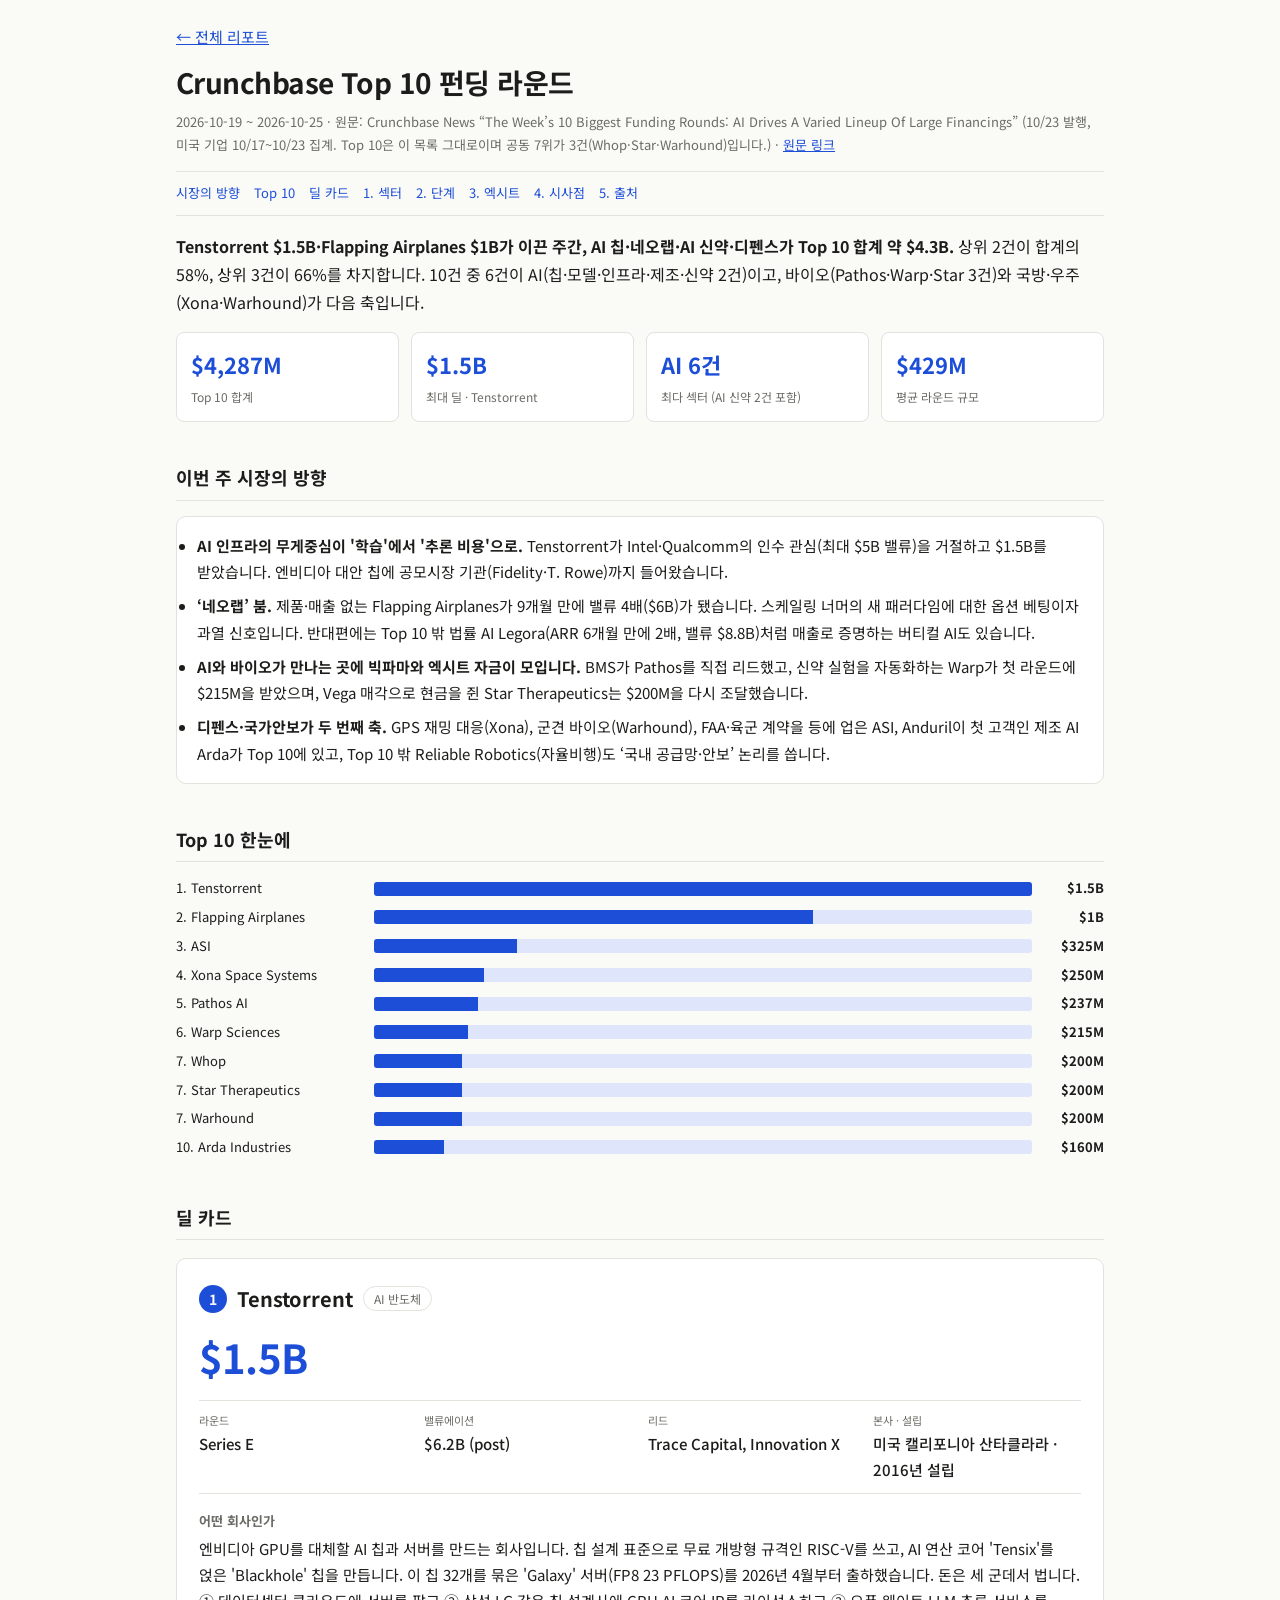
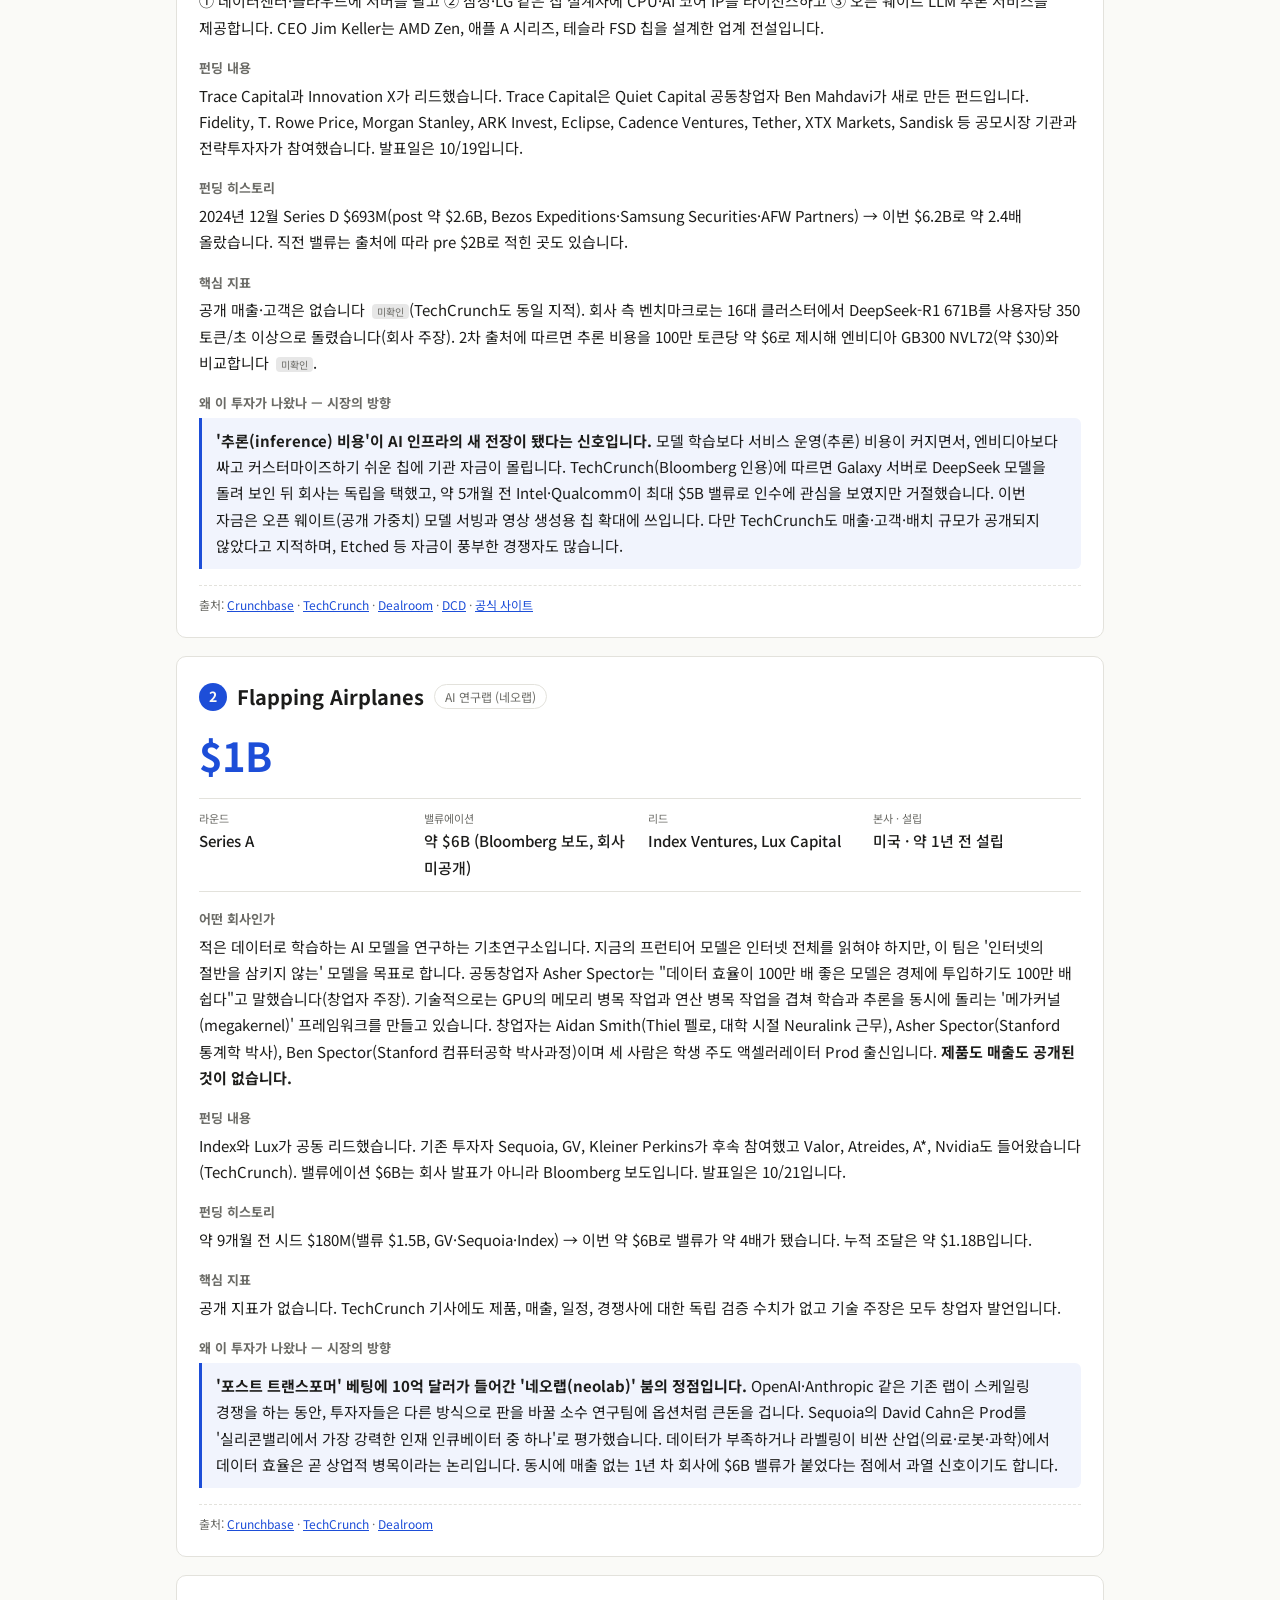
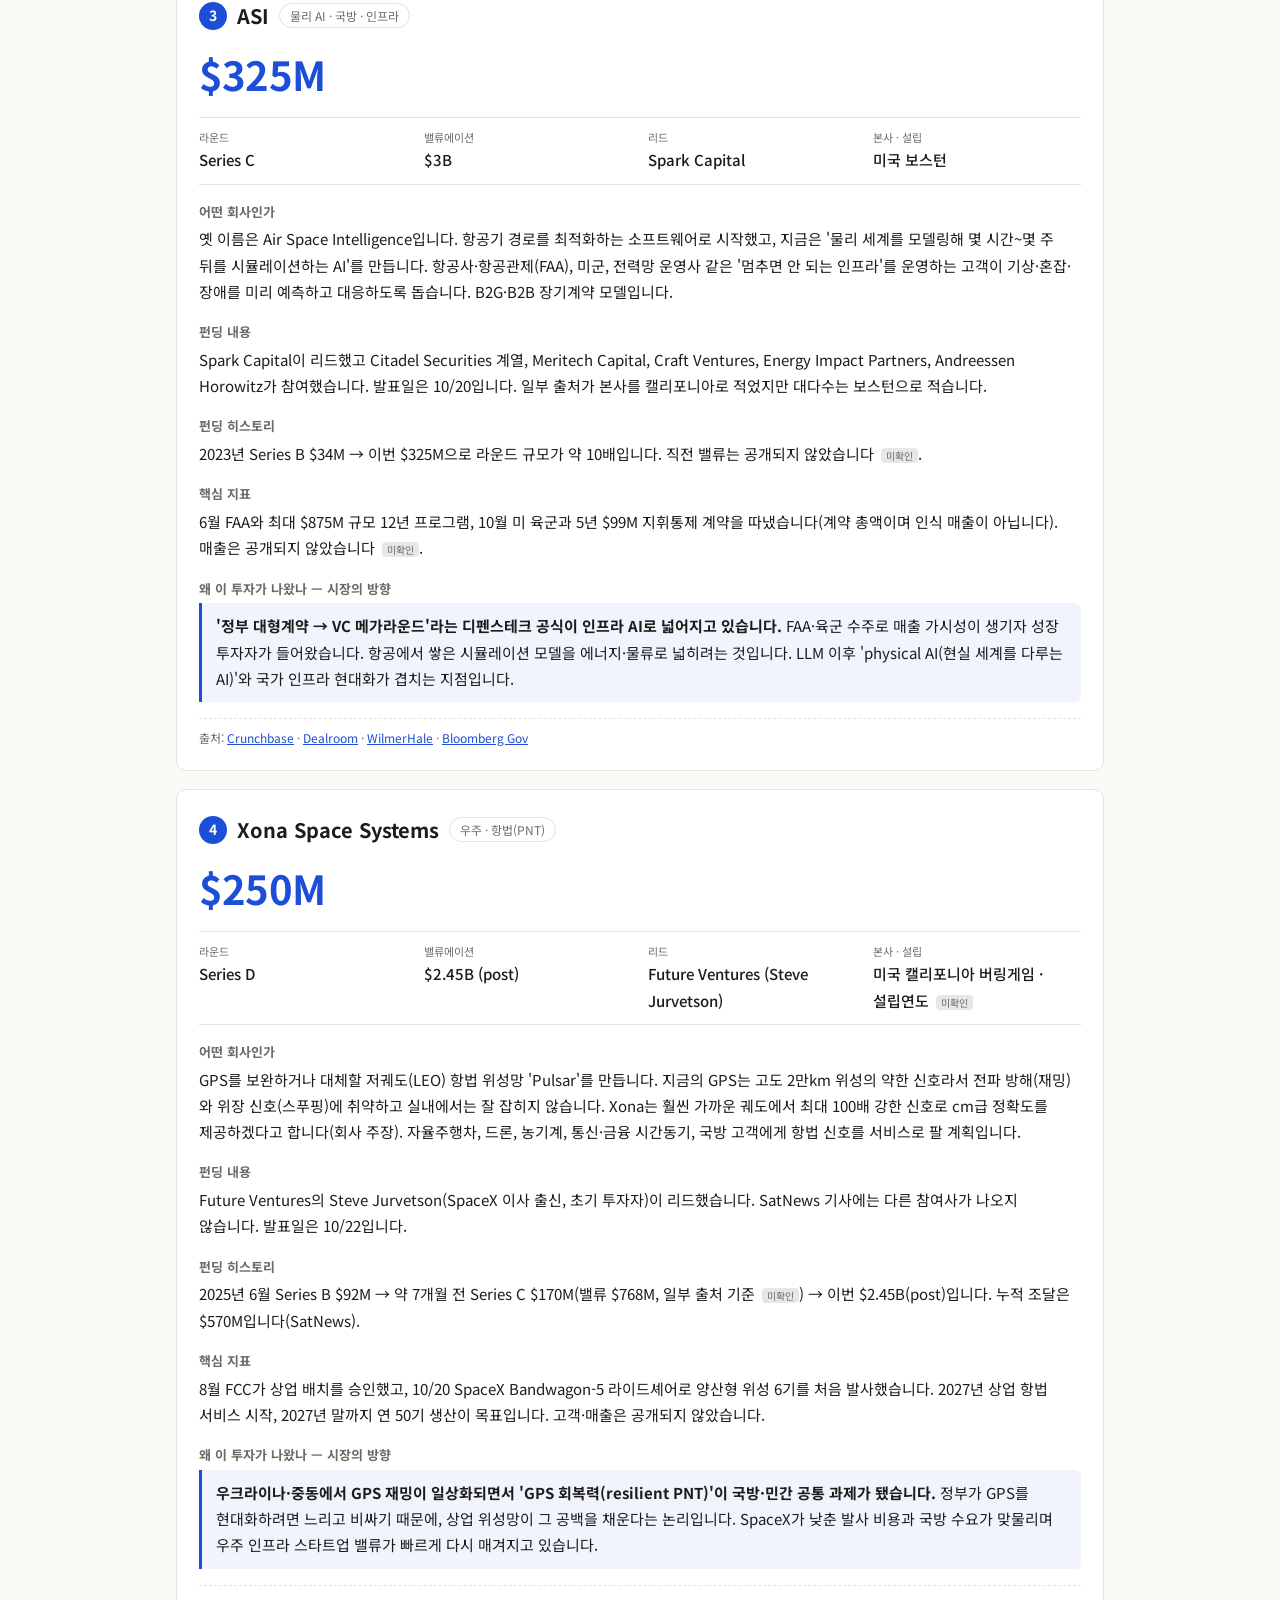
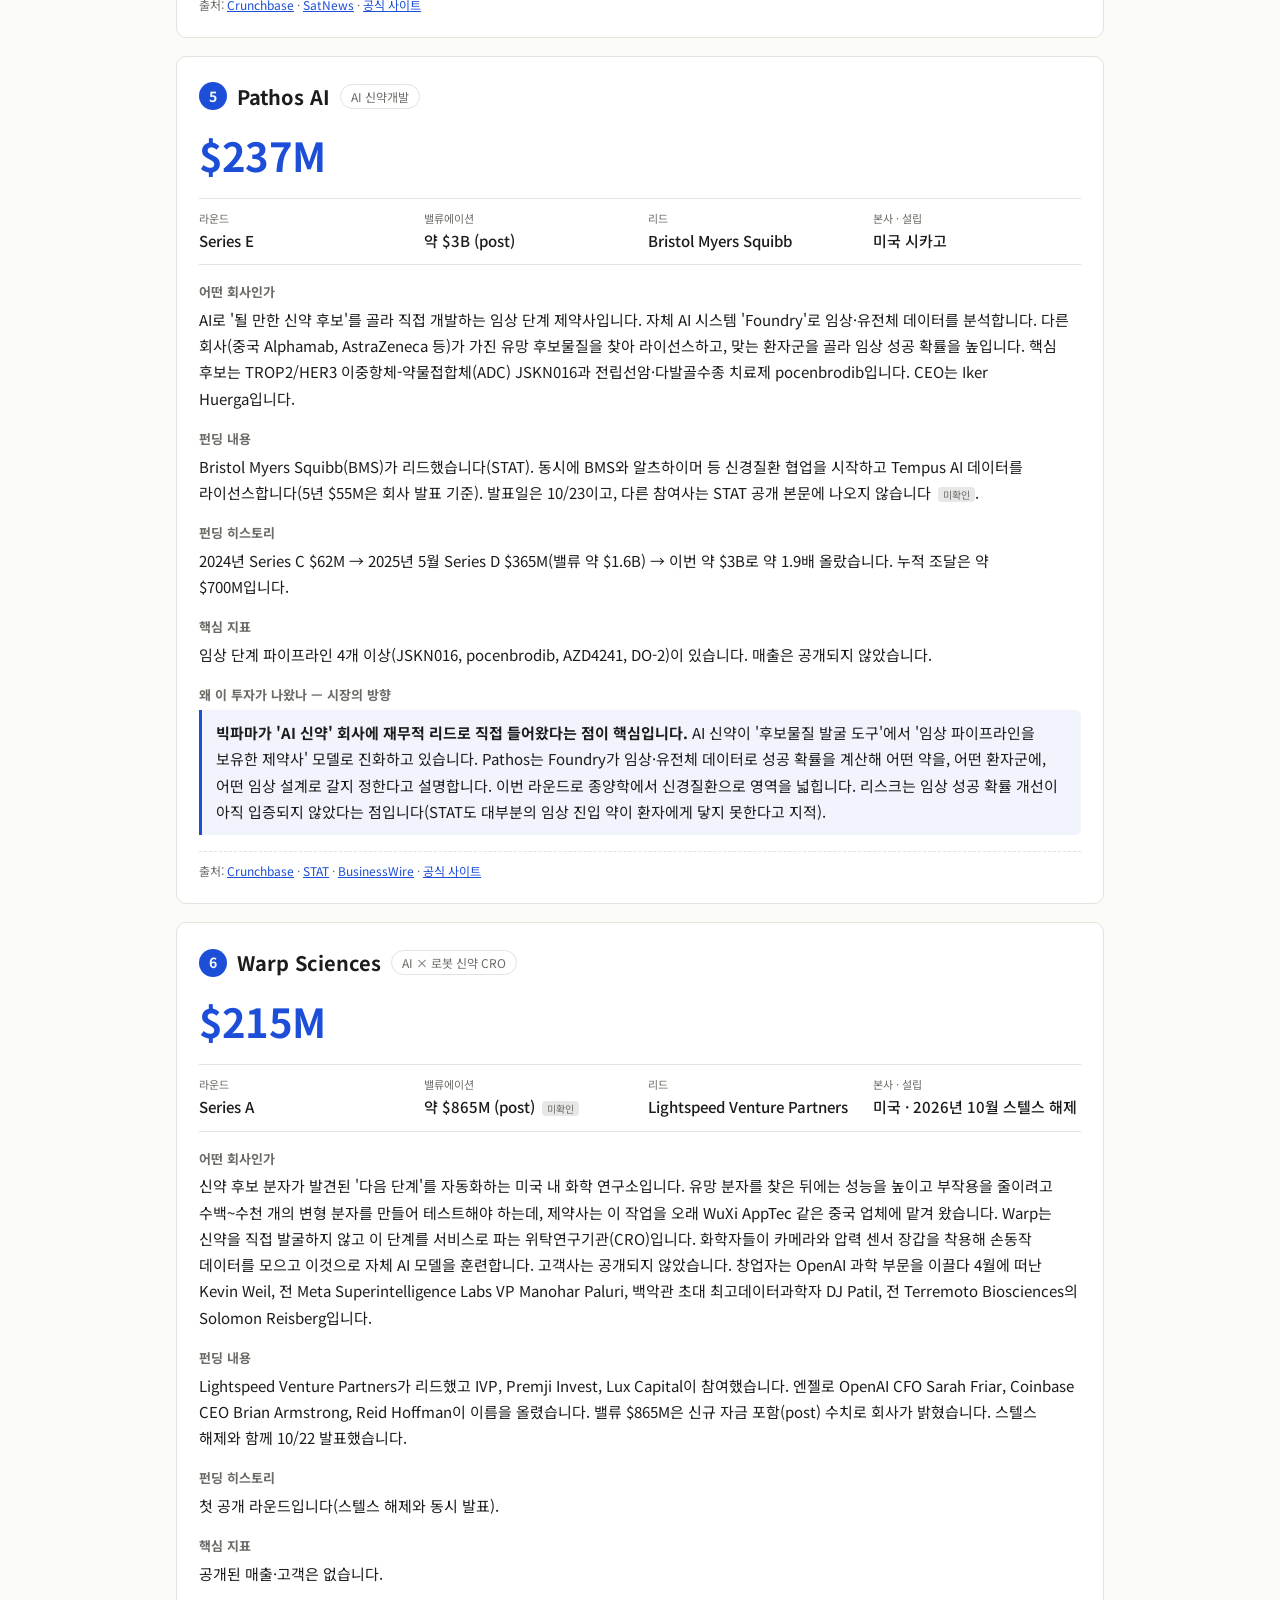
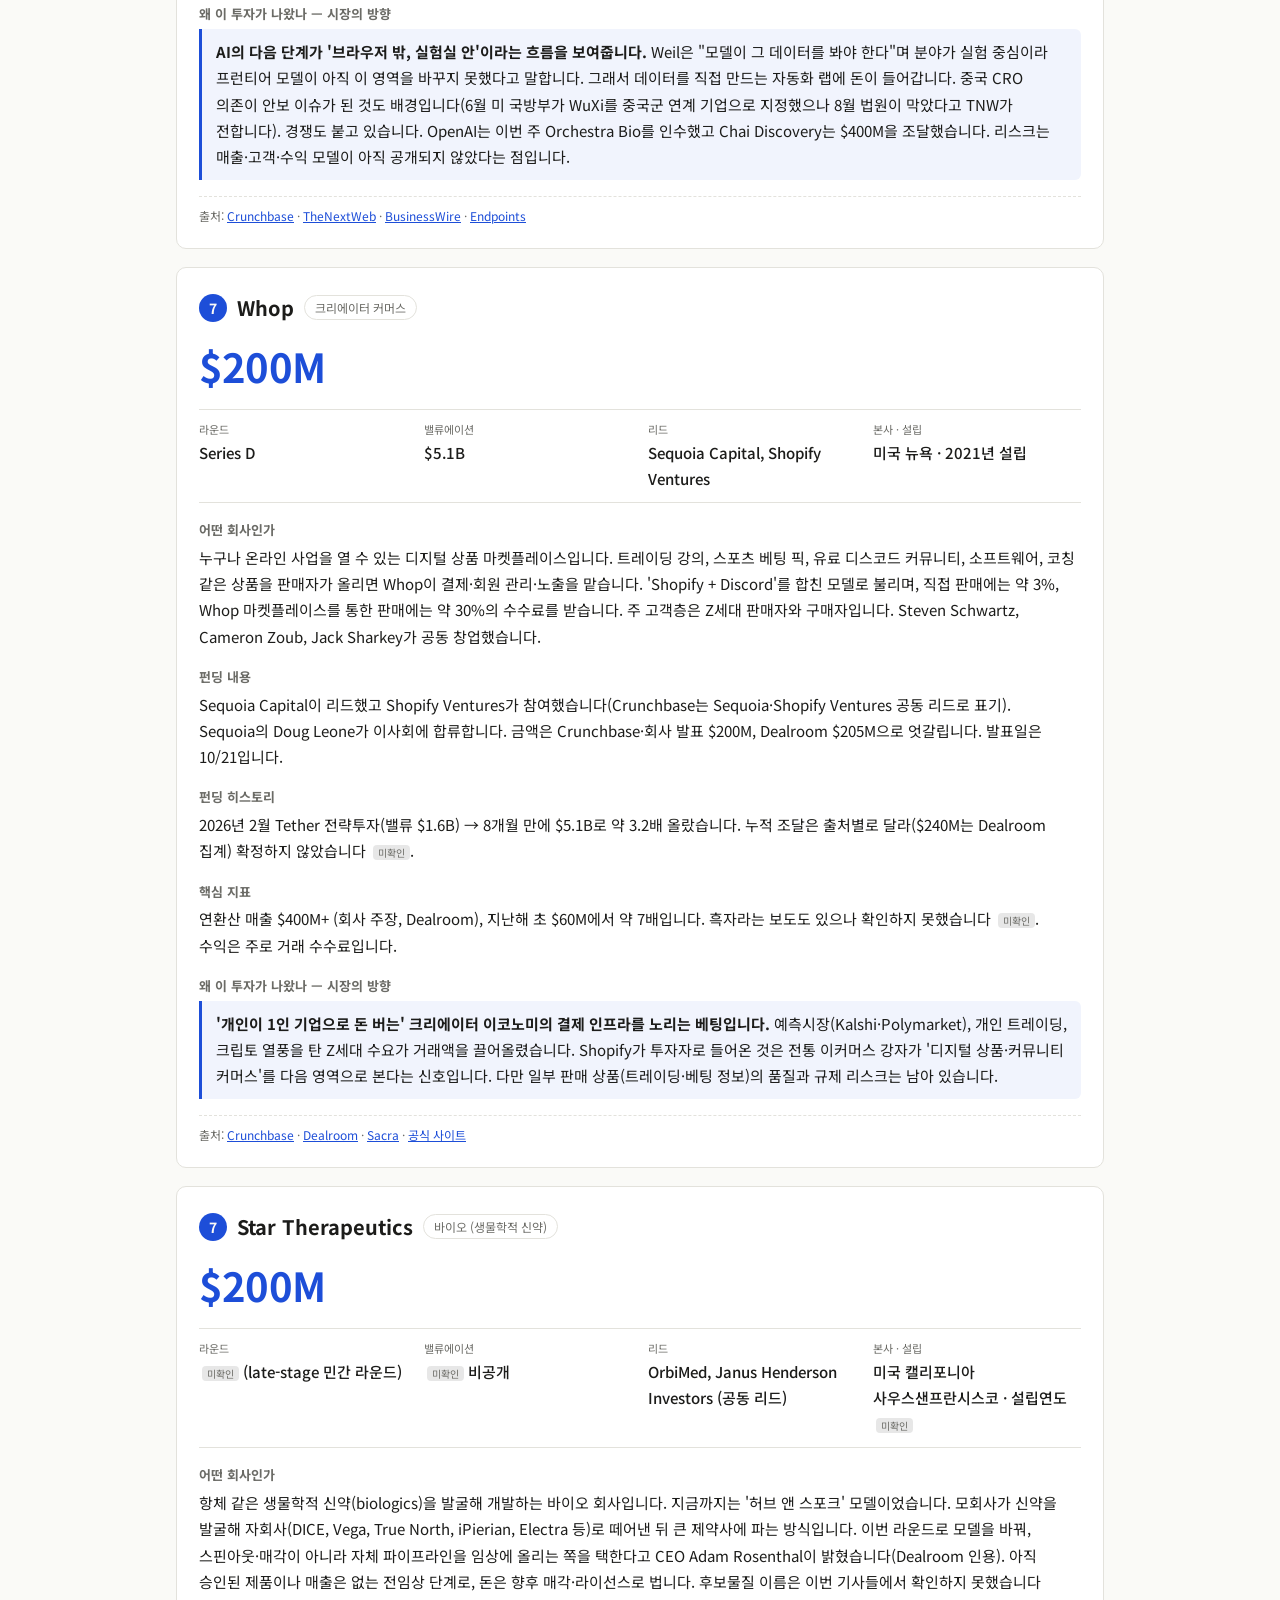
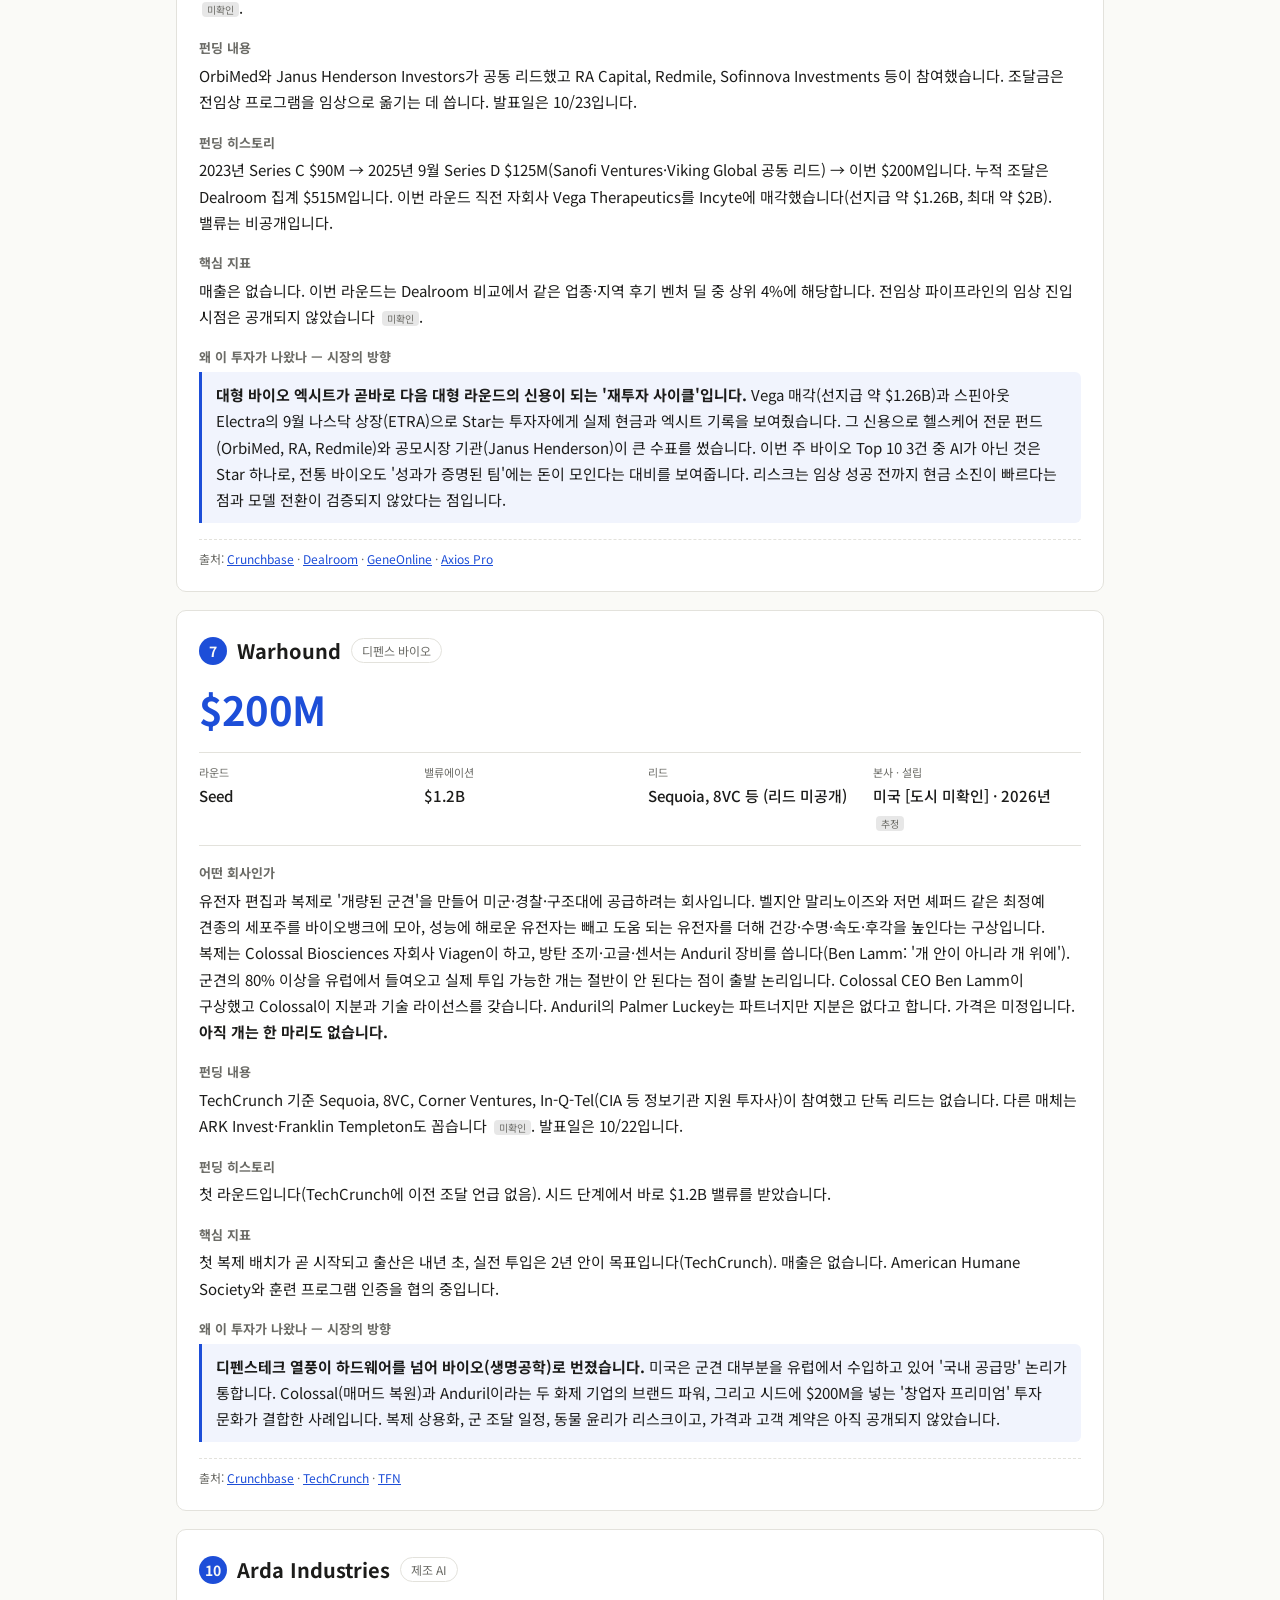
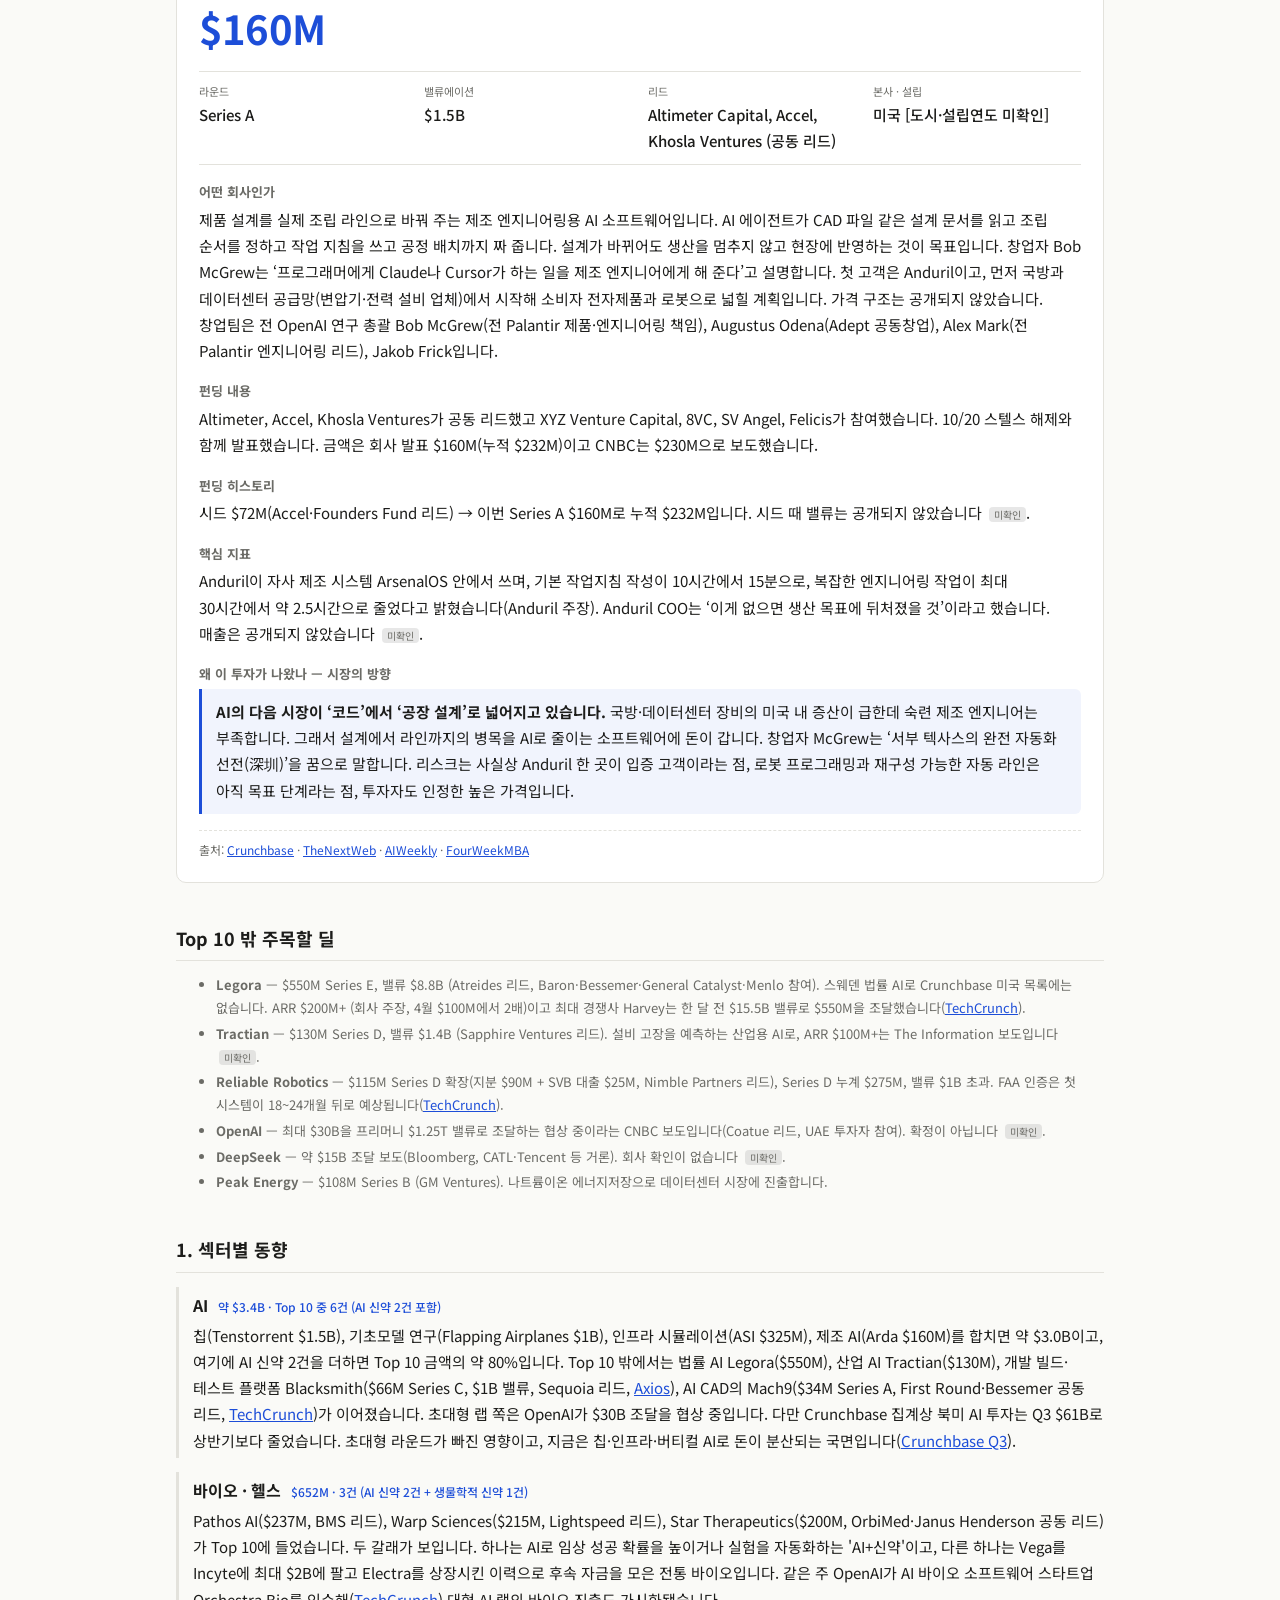
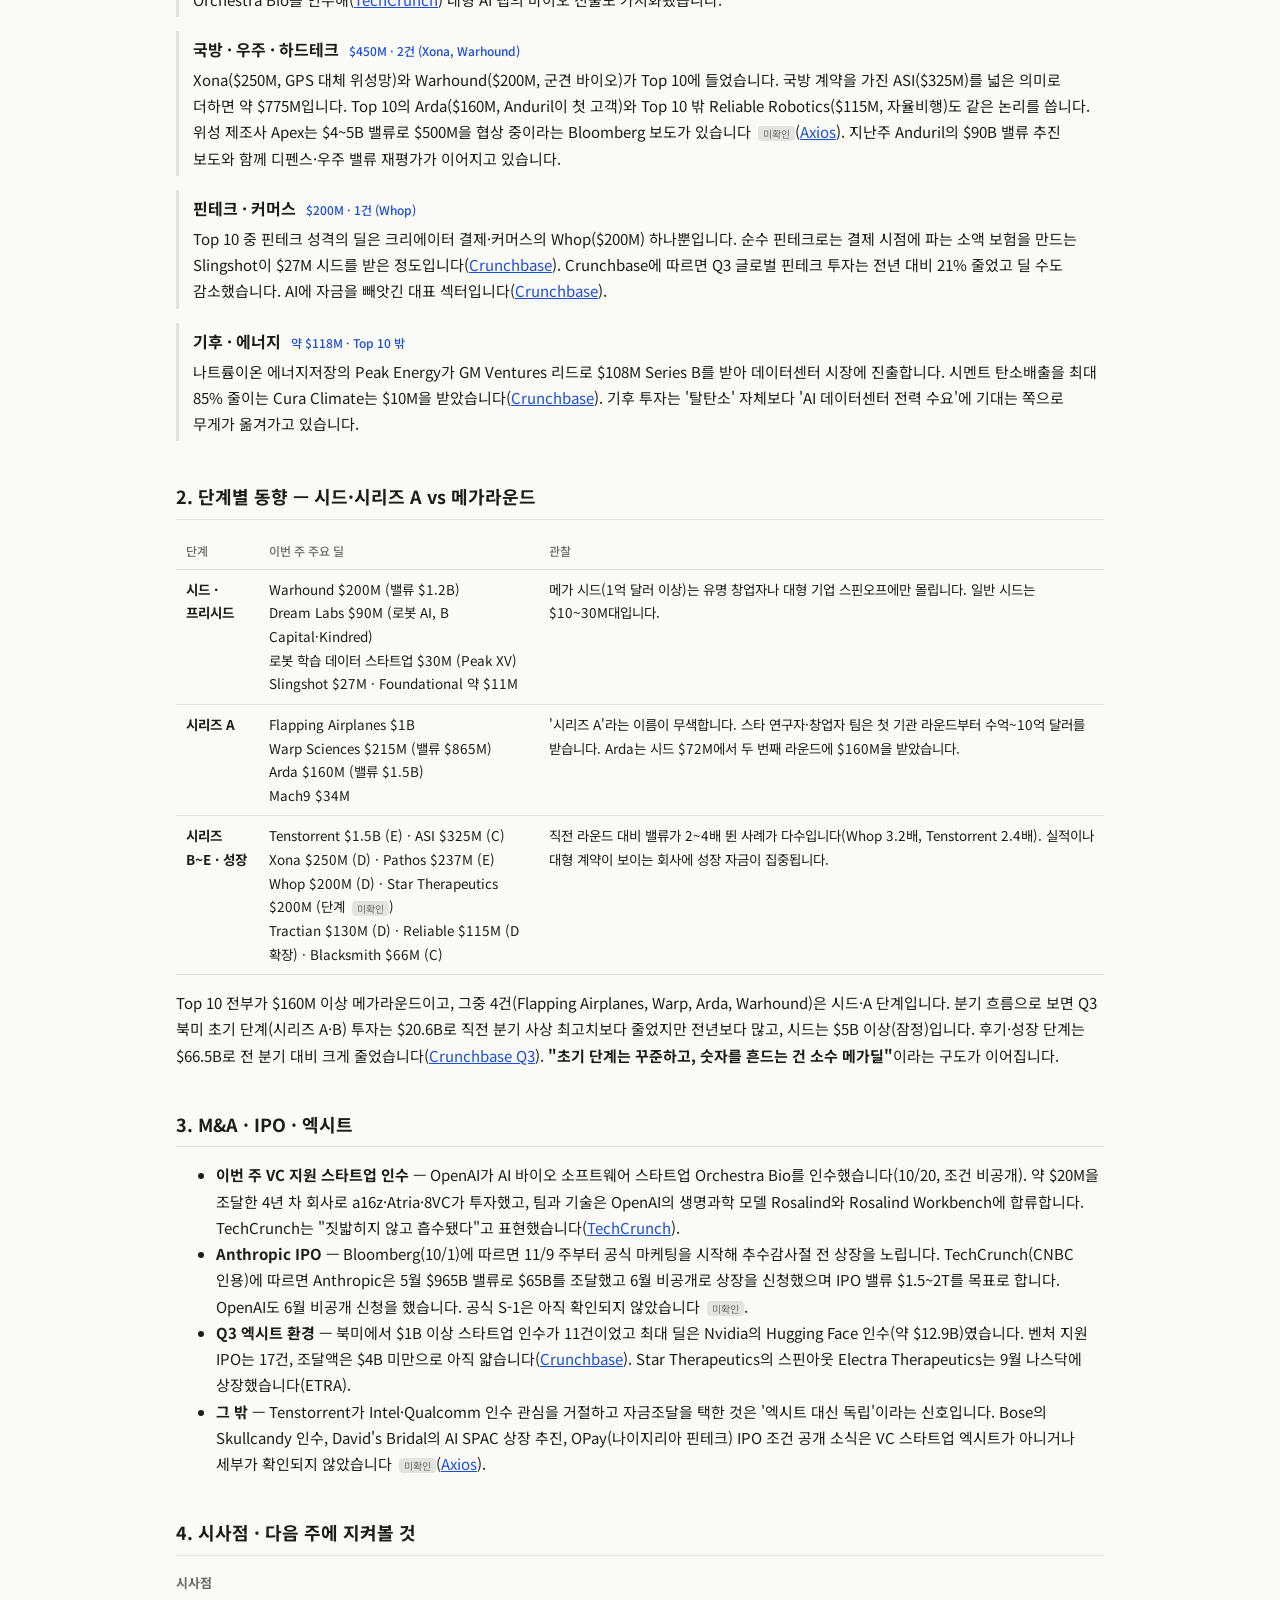
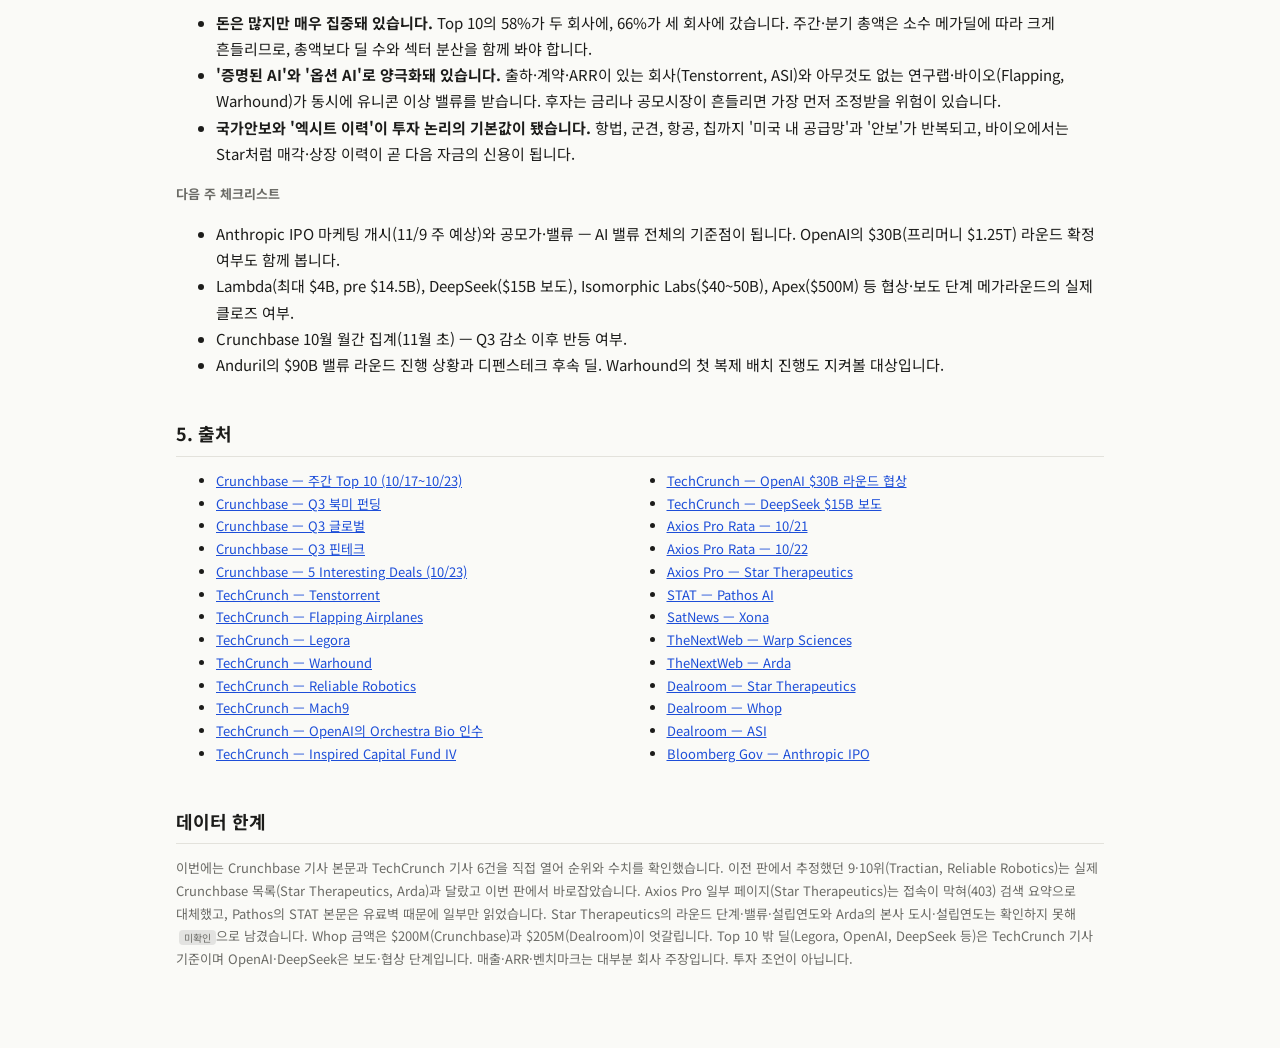
==== commit 66e18ee8: "report: Top 10을 Crunchbase 목록 그대로 복원 (글로벌 재정렬 제거) Co-Authored-By: Claude Sonnet 5.5 <noreply@anthrop" ====
--- a/reports/2026-10-19.html
+++ b/reports/2026-10-19.html
@@ -14,12 +14,12 @@
 .src{margin-top:16px;font-size:12px;color:var(--mut);border-top:1px dashed var(--ln);padding-top:8px}
 .u{font-size:10px;background:#8883;color:var(--mut);border-radius:4px;padding:0 5px;margin-left:3px;font-weight:400;white-space:nowrap;vertical-align:middle}.small{font-size:13px;color:var(--mut)}.sec{border-left:3px solid var(--ln);padding:4px 0 4px 14px;margin:14px 0}.sh{display:flex;gap:10px;align-items:baseline;flex-wrap:wrap}.sh b{font-size:16px}.sh span{font-size:12px;color:var(--ac);font-weight:500}.sec p{margin:4px 0 0}.tw{overflow-x:auto}table{border-collapse:collapse;width:100%;font-size:13.5px}th,td{border-bottom:1px solid var(--ln);padding:8px 10px;text-align:left;vertical-align:top}th{font-size:12px;color:var(--mut);font-weight:500}.srcs{columns:2;font-size:13px}@media(max-width:600px){.srcs{columns:1}table{font-size:13px}td,th{padding:6px}}.small li{margin:3px 0}
 @media(max-width:600px){.bar{grid-template-columns:1fr 56px}.bt{grid-column:1/-1;order:3}.amt{font-size:34px}.card{padding:16px}}.toc{display:flex;flex-wrap:wrap;gap:6px 14px;font-size:13px;margin:14px 0 0;padding:10px 0;border-top:1px solid var(--ln);border-bottom:1px solid var(--ln)}.toc a{text-decoration:none}</style></head><body><div class="w">
-<a href="../index.html">← 전체 리포트</a><h1>Crunchbase Top 10 펀딩 라운드</h1><div class="sub">2026-10-19 ~ 2026-10-25 · 원문: Crunchbase News “The Week’s 10 Biggest Funding Rounds: AI Drives A Varied Lineup Of Large Financings” (10/23 발행, 미국 기업 10/17~10/23 집계. 본 리포트 Top 10은 글로벌 기준으로 Crunchbase 목록 10건에 해외 1건(Legora, 스웨덴)을 더해 금액순으로 다시 뽑았습니다. Crunchbase 원래 7위 공동(Whop·Star·Warhound)은 8위 공동으로, 10위 Arda Industries($160M)는 Top 10 밖(others)으로 밀렸습니다.) · <a href="https://news.crunchbase.com/venture/biggest-funding-rounds-ai-defense-biotech-robotics-tenstorrent/">원문 링크</a></div>
+<a href="../index.html">← 전체 리포트</a><h1>Crunchbase Top 10 펀딩 라운드</h1><div class="sub">2026-10-19 ~ 2026-10-25 · 원문: Crunchbase News “The Week’s 10 Biggest Funding Rounds: AI Drives A Varied Lineup Of Large Financings” (10/23 발행, 미국 기업 10/17~10/23 집계. Top 10은 이 목록 그대로이며 공동 7위가 3건(Whop·Star·Warhound)입니다.) · <a href="https://news.crunchbase.com/venture/biggest-funding-rounds-ai-defense-biotech-robotics-tenstorrent/">원문 링크</a></div>
 <nav class="toc"><a href="#trend">시장의 방향</a><a href="#chart">Top 10</a><a href="#cards">딜 카드</a><a href="#s1">1. 섹터</a><a href="#s2">2. 단계</a><a href="#s3">3. 엑시트</a><a href="#s4">4. 시사점</a><a href="#s5">5. 출처</a></nav>
-<p class="lead"><b>Tenstorrent $1.5B·Flapping Airplanes $1B가 이끈 주간, AI 칩·네오랩·법률 AI·AI 신약이 Top 10 합계 약 $4.7B.</b> 상위 2건이 합계의 53%, 상위 3건이 65%를 차지합니다. 10건 중 6건이 AI(칩·모델·법률·인프라·신약 2건)이고, 바이오(Pathos·Warp·Star 3건)와 국방·우주(Xona·Warhound)가 다음 축입니다.</p>
-<div class="tiles"><div class="tile"><b>$4,677M</b><span>Top 10 합계</span></div><div class="tile"><b>$1.5B</b><span>최대 딜 · Tenstorrent</span></div><div class="tile"><b>AI 6건</b><span>최다 섹터 (AI 신약 2건 포함)</span></div><div class="tile"><b>$468M</b><span>평균 라운드 규모</span></div></div>
-<h2 id="trend">이번 주 시장의 방향</h2><ul class="trend"><li><b>AI 인프라의 무게중심이 '학습'에서 '추론 비용'으로.</b> Tenstorrent가 Intel·Qualcomm의 인수 관심(최대 $5B 밸류)을 거절하고 $1.5B를 받았습니다. 엔비디아 대안 칩에 공모시장 기관(Fidelity·T. Rowe)까지 들어왔습니다.</li><li><b>'네오랩' 붐과 버티컬 AI 양강.</b> 제품·매출 없는 Flapping Airplanes가 9개월 만에 밸류 4배($6B)가 됐고, 법률 AI Legora는 ARR을 6개월 만에 두 배로 키워 $8.8B(Harvey $15.5B)가 됐습니다. 한쪽은 옵션 베팅, 한쪽은 매출 베팅입니다.</li><li><b>AI와 바이오가 만나는 곳에 빅파마와 엑시트 자금이 모입니다.</b> BMS가 Pathos를 직접 리드했고, 신약 실험을 자동화하는 Warp가 첫 라운드에 $215M을 받았으며, Vega 매각으로 현금을 쥔 Star Therapeutics는 $200M을 다시 조달했습니다.</li><li><b>디펜스·국가안보가 두 번째 축.</b> GPS 재밍 대응(Xona), 군견 바이오(Warhound), FAA·육군 계약을 등에 업은 ASI가 Top 10에 있고, Top 10 바로 밖의 Arda(Anduril 공장 라인)와 Reliable Robotics(자율비행)도 '국내 공급망·안보' 논리를 씁니다.</li></ul>
-<h2 id="chart">Top 10 한눈에</h2><a class="bar" href="#d1"><span class="bn">1. Tenstorrent</span><span class="bt"><i style="width:100.0%"></i></span><span class="ba">$1.5B</span></a><a class="bar" href="#d2"><span class="bn">2. Flapping Airplanes</span><span class="bt"><i style="width:66.7%"></i></span><span class="ba">$1B</span></a><a class="bar" href="#d3"><span class="bn">3. Legora</span><span class="bt"><i style="width:36.7%"></i></span><span class="ba">$550M</span></a><a class="bar" href="#d4"><span class="bn">4. ASI</span><span class="bt"><i style="width:21.7%"></i></span><span class="ba">$325M</span></a><a class="bar" href="#d5"><span class="bn">5. Xona Space Systems</span><span class="bt"><i style="width:16.7%"></i></span><span class="ba">$250M</span></a><a class="bar" href="#d6"><span class="bn">6. Pathos AI</span><span class="bt"><i style="width:15.8%"></i></span><span class="ba">$237M</span></a><a class="bar" href="#d7"><span class="bn">7. Warp Sciences</span><span class="bt"><i style="width:14.3%"></i></span><span class="ba">$215M</span></a><a class="bar" href="#d8"><span class="bn">8. Whop</span><span class="bt"><i style="width:13.3%"></i></span><span class="ba">$200M</span></a><a class="bar" href="#d9"><span class="bn">8. Star Therapeutics</span><span class="bt"><i style="width:13.3%"></i></span><span class="ba">$200M</span></a><a class="bar" href="#d10"><span class="bn">8. Warhound</span><span class="bt"><i style="width:13.3%"></i></span><span class="ba">$200M</span></a>
+<p class="lead"><b>Tenstorrent $1.5B·Flapping Airplanes $1B가 이끈 주간, AI 칩·네오랩·AI 신약·디펜스가 Top 10 합계 약 $4.3B.</b> 상위 2건이 합계의 58%, 상위 3건이 66%를 차지합니다. 10건 중 6건이 AI(칩·모델·인프라·제조·신약 2건)이고, 바이오(Pathos·Warp·Star 3건)와 국방·우주(Xona·Warhound)가 다음 축입니다.</p>
+<div class="tiles"><div class="tile"><b>$4,287M</b><span>Top 10 합계</span></div><div class="tile"><b>$1.5B</b><span>최대 딜 · Tenstorrent</span></div><div class="tile"><b>AI 6건</b><span>최다 섹터 (AI 신약 2건 포함)</span></div><div class="tile"><b>$429M</b><span>평균 라운드 규모</span></div></div>
+<h2 id="trend">이번 주 시장의 방향</h2><ul class="trend"><li><b>AI 인프라의 무게중심이 '학습'에서 '추론 비용'으로.</b> Tenstorrent가 Intel·Qualcomm의 인수 관심(최대 $5B 밸류)을 거절하고 $1.5B를 받았습니다. 엔비디아 대안 칩에 공모시장 기관(Fidelity·T. Rowe)까지 들어왔습니다.</li><li><b>‘네오랩’ 붐.</b> 제품·매출 없는 Flapping Airplanes가 9개월 만에 밸류 4배($6B)가 됐습니다. 스케일링 너머의 새 패러다임에 대한 옵션 베팅이자 과열 신호입니다. 반대편에는 Top 10 밖 법률 AI Legora(ARR 6개월 만에 2배, 밸류 $8.8B)처럼 매출로 증명하는 버티컬 AI도 있습니다.</li><li><b>AI와 바이오가 만나는 곳에 빅파마와 엑시트 자금이 모입니다.</b> BMS가 Pathos를 직접 리드했고, 신약 실험을 자동화하는 Warp가 첫 라운드에 $215M을 받았으며, Vega 매각으로 현금을 쥔 Star Therapeutics는 $200M을 다시 조달했습니다.</li><li><b>디펜스·국가안보가 두 번째 축.</b> GPS 재밍 대응(Xona), 군견 바이오(Warhound), FAA·육군 계약을 등에 업은 ASI, Anduril이 첫 고객인 제조 AI Arda가 Top 10에 있고, Top 10 밖 Reliable Robotics(자율비행)도 ‘국내 공급망·안보’ 논리를 씁니다.</li></ul>
+<h2 id="chart">Top 10 한눈에</h2><a class="bar" href="#d1"><span class="bn">1. Tenstorrent</span><span class="bt"><i style="width:100.0%"></i></span><span class="ba">$1.5B</span></a><a class="bar" href="#d2"><span class="bn">2. Flapping Airplanes</span><span class="bt"><i style="width:66.7%"></i></span><span class="ba">$1B</span></a><a class="bar" href="#d3"><span class="bn">3. ASI</span><span class="bt"><i style="width:21.7%"></i></span><span class="ba">$325M</span></a><a class="bar" href="#d4"><span class="bn">4. Xona Space Systems</span><span class="bt"><i style="width:16.7%"></i></span><span class="ba">$250M</span></a><a class="bar" href="#d5"><span class="bn">5. Pathos AI</span><span class="bt"><i style="width:15.8%"></i></span><span class="ba">$237M</span></a><a class="bar" href="#d6"><span class="bn">6. Warp Sciences</span><span class="bt"><i style="width:14.3%"></i></span><span class="ba">$215M</span></a><a class="bar" href="#d7"><span class="bn">7. Whop</span><span class="bt"><i style="width:13.3%"></i></span><span class="ba">$200M</span></a><a class="bar" href="#d8"><span class="bn">7. Star Therapeutics</span><span class="bt"><i style="width:13.3%"></i></span><span class="ba">$200M</span></a><a class="bar" href="#d9"><span class="bn">7. Warhound</span><span class="bt"><i style="width:13.3%"></i></span><span class="ba">$200M</span></a><a class="bar" href="#d10"><span class="bn">10. Arda Industries</span><span class="bt"><i style="width:10.7%"></i></span><span class="ba">$160M</span></a>
 <h2 id="cards">딜 카드</h2><article class="card" id="d1"><div class="ch"><span class="rk">1</span><h3>Tenstorrent</h3><span class="tag">AI 반도체</span></div>
 <div class="amt">$1.5B</div>
 <dl class="meta"><div><dt>라운드</dt><dd>Series E</dd></div><div><dt>밸류에이션</dt><dd>$6.2B (post)</dd></div><div><dt>리드</dt><dd>Trace Capital, Innovation X</dd></div><div><dt>본사 · 설립</dt><dd>미국 캘리포니아 산타클라라 · 2016년 설립</dd></div></dl>
@@ -28,44 +28,44 @@
 <div class="amt">$1B</div>
 <dl class="meta"><div><dt>라운드</dt><dd>Series A</dd></div><div><dt>밸류에이션</dt><dd>약 $6B (Bloomberg 보도, 회사 미공개)</dd></div><div><dt>리드</dt><dd>Index Ventures, Lux Capital</dd></div><div><dt>본사 · 설립</dt><dd>미국 · 약 1년 전 설립</dd></div></dl>
 <h4>어떤 회사인가</h4><p>적은 데이터로 학습하는 AI 모델을 연구하는 기초연구소입니다. 지금의 프런티어 모델은 인터넷 전체를 읽혀야 하지만, 이 팀은 '인터넷의 절반을 삼키지 않는' 모델을 목표로 합니다. 공동창업자 Asher Spector는 "데이터 효율이 100만 배 좋은 모델은 경제에 투입하기도 100만 배 쉽다"고 말했습니다(창업자 주장). 기술적으로는 GPU의 메모리 병목 작업과 연산 병목 작업을 겹쳐 학습과 추론을 동시에 돌리는 '메가커널(megakernel)' 프레임워크를 만들고 있습니다. 창업자는 Aidan Smith(Thiel 펠로, 대학 시절 Neuralink 근무), Asher Spector(Stanford 통계학 박사), Ben Spector(Stanford 컴퓨터공학 박사과정)이며 세 사람은 학생 주도 액셀러레이터 Prod 출신입니다. <b>제품도 매출도 공개된 것이 없습니다.</b></p><h4>펀딩 내용</h4><p>Index와 Lux가 공동 리드했습니다. 기존 투자자 Sequoia, GV, Kleiner Perkins가 후속 참여했고 Valor, Atreides, A*, Nvidia도 들어왔습니다(TechCrunch). 밸류에이션 $6B는 회사 발표가 아니라 Bloomberg 보도입니다. 발표일은 10/21입니다.</p><h4>펀딩 히스토리</h4><p>약 9개월 전 시드 $180M(밸류 $1.5B, GV·Sequoia·Index) → 이번 약 $6B로 밸류가 약 4배가 됐습니다. 누적 조달은 약 $1.18B입니다.</p><h4>핵심 지표</h4><p>공개 지표가 없습니다. TechCrunch 기사에도 제품, 매출, 일정, 경쟁사에 대한 독립 검증 수치가 없고 기술 주장은 모두 창업자 발언입니다.</p><h4>왜 이 투자가 나왔나 — 시장의 방향</h4><p class="why"><b>'포스트 트랜스포머' 베팅에 10억 달러가 들어간 '네오랩(neolab)' 붐의 정점입니다.</b> OpenAI·Anthropic 같은 기존 랩이 스케일링 경쟁을 하는 동안, 투자자들은 다른 방식으로 판을 바꿀 소수 연구팀에 옵션처럼 큰돈을 겁니다. Sequoia의 David Cahn은 Prod를 '실리콘밸리에서 가장 강력한 인재 인큐베이터 중 하나'로 평가했습니다. 데이터가 부족하거나 라벨링이 비싼 산업(의료·로봇·과학)에서 데이터 효율은 곧 상업적 병목이라는 논리입니다. 동시에 매출 없는 1년 차 회사에 $6B 밸류가 붙었다는 점에서 과열 신호이기도 합니다.</p>
-<div class="src">출처: <a href="https://news.crunchbase.com/venture/biggest-funding-rounds-ai-defense-biotech-robotics-tenstorrent/">Crunchbase</a> · <a href="https://techcrunch.com/2026/10/21/year-old-ai-lab-flapping-airplanes-raises-1b-at-a-6b-valuation/">TechCrunch</a> · <a href="https://dealroom.co/news/164826-flapping-airplanes-raises-1b-for-ai-research-hitting-6b-valuation/">Dealroom</a></div></article><article class="card" id="d3"><div class="ch"><span class="rk">3</span><h3>Legora</h3><span class="tag">법률 AI</span></div>
-<div class="amt">$550M</div>
-<dl class="meta"><div><dt>라운드</dt><dd>Series E</dd></div><div><dt>밸류에이션</dt><dd>$8.8B</dd></div><div><dt>리드</dt><dd>Atreides Management</dd></div><div><dt>본사 · 설립</dt><dd>스웨덴 [도시·설립연도 미확인]</dd></div></dl>
-<h4>어떤 회사인가</h4><p>변호사 업무를 자동화·보조하는 법률 AI 소프트웨어를 만듭니다. 계약서 검토, 리서치, 문서 작성 같은 법률 워크플로를 AI가 처리하는 방식이고, 고객은 로펌과 기업 법무팀입니다. TechCrunch는 업계가 'AI 어시스턴트'에서 '변호사가 일을 끝내도록 돕는 AI 서비스'로 넘어가는 중이라고 설명합니다. 돈은 좌석(seat) 단위 구독으로 번다고 알려졌지만 가격 구조는 이번 기사들에서 확인하지 못했습니다 <span class="u">미확인</span>. 최대 경쟁사는 미국의 Harvey입니다. 창업자 정보는 이번 조사에서 확인하지 못했습니다 <span class="u">미확인</span>.</p><h4>펀딩 내용</h4><p>Atreides Management가 리드했고 Baron Capital, Bessemer Venture Partners, General Catalyst, Menlo Ventures가 참여했습니다(TechCrunch). 조달금은 북미 확장에 씁니다. 발표일은 10/21입니다. Crunchbase 주간 목록은 미국 기업만 집계해 이 딜이 빠져 있습니다.</p><h4>펀딩 히스토리</h4><p>4월 Series D에 $50M을 더해 $550M 라운드를 마감했고 당시 밸류는 $5.6B였습니다 → 반년 만에 $8.8B로 약 1.6배입니다.</p><h4>핵심 지표</h4><p>ARR(연환산 반복매출) $200M 이상(회사 주장)으로, 4월 발표 시점 $100M에서 두 배가 됐습니다. 고객 수는 공개되지 않았습니다. 비교: Harvey는 한 달 전 $550M을 $15.5B 밸류로 조달했고 3월에 ARR $200M을 넘겼다고 밝혔습니다.</p><h4>왜 이 투자가 나왔나 — 시장의 방향</h4><p class="why"><b>법률 AI가 '두 강자 구도'로 굳어지며 버티컬 AI에도 메가라운드가 열렸습니다.</b> 범용 모델이 좋아져도 로펌 업무 흐름·보안·판례 데이터에 깊이 들어간 제품은 따로 돈을 번다는 논리입니다. Legora는 ARR 두 배 성장이라는 숫자로 투자자를 설득했고, 자금은 Harvey의 안방인 북미 공략에 들어갑니다. 유럽에서 시작한 회사가 미국 시장에서 정면승부를 거는 사례이기도 합니다. 리스크는 Harvey와의 출혈 경쟁과 OpenAI·Anthropic 같은 대형 랩의 직접 진출입니다.</p>
-<div class="src">출처: <a href="https://techcrunch.com/2026/10/21/legal-ai-startup-legora-raises-550m-series-e-at-8-8b-valuation/">TechCrunch</a></div></article><article class="card" id="d4"><div class="ch"><span class="rk">4</span><h3>ASI</h3><span class="tag">물리 AI · 국방 · 인프라</span></div>
+<div class="src">출처: <a href="https://news.crunchbase.com/venture/biggest-funding-rounds-ai-defense-biotech-robotics-tenstorrent/">Crunchbase</a> · <a href="https://techcrunch.com/2026/10/21/year-old-ai-lab-flapping-airplanes-raises-1b-at-a-6b-valuation/">TechCrunch</a> · <a href="https://dealroom.co/news/164826-flapping-airplanes-raises-1b-for-ai-research-hitting-6b-valuation/">Dealroom</a></div></article><article class="card" id="d3"><div class="ch"><span class="rk">3</span><h3>ASI</h3><span class="tag">물리 AI · 국방 · 인프라</span></div>
 <div class="amt">$325M</div>
 <dl class="meta"><div><dt>라운드</dt><dd>Series C</dd></div><div><dt>밸류에이션</dt><dd>$3B</dd></div><div><dt>리드</dt><dd>Spark Capital</dd></div><div><dt>본사 · 설립</dt><dd>미국 보스턴</dd></div></dl>
 <h4>어떤 회사인가</h4><p>옛 이름은 Air Space Intelligence입니다. 항공기 경로를 최적화하는 소프트웨어로 시작했고, 지금은 '물리 세계를 모델링해 몇 시간~몇 주 뒤를 시뮬레이션하는 AI'를 만듭니다. 항공사·항공관제(FAA), 미군, 전력망 운영사 같은 '멈추면 안 되는 인프라'를 운영하는 고객이 기상·혼잡·장애를 미리 예측하고 대응하도록 돕습니다. B2G·B2B 장기계약 모델입니다.</p><h4>펀딩 내용</h4><p>Spark Capital이 리드했고 Citadel Securities 계열, Meritech Capital, Craft Ventures, Energy Impact Partners, Andreessen Horowitz가 참여했습니다. 발표일은 10/20입니다. 일부 출처가 본사를 캘리포니아로 적었지만 대다수는 보스턴으로 적습니다.</p><h4>펀딩 히스토리</h4><p>2023년 Series B $34M → 이번 $325M으로 라운드 규모가 약 10배입니다. 직전 밸류는 공개되지 않았습니다 <span class="u">미확인</span>.</p><h4>핵심 지표</h4><p>6월 FAA와 최대 $875M 규모 12년 프로그램, 10월 미 육군과 5년 $99M 지휘통제 계약을 따냈습니다(계약 총액이며 인식 매출이 아닙니다). 매출은 공개되지 않았습니다 <span class="u">미확인</span>.</p><h4>왜 이 투자가 나왔나 — 시장의 방향</h4><p class="why"><b>'정부 대형계약 → VC 메가라운드'라는 디펜스테크 공식이 인프라 AI로 넓어지고 있습니다.</b> FAA·육군 수주로 매출 가시성이 생기자 성장 투자자가 들어왔습니다. 항공에서 쌓은 시뮬레이션 모델을 에너지·물류로 넓히려는 것입니다. LLM 이후 'physical AI(현실 세계를 다루는 AI)'와 국가 인프라 현대화가 겹치는 지점입니다.</p>
-<div class="src">출처: <a href="https://news.crunchbase.com/venture/biggest-funding-rounds-ai-defense-biotech-robotics-tenstorrent/">Crunchbase</a> · <a href="https://dealroom.co/news/164398-air-traffic-ai-startup-asi-raises-325m-at-3b-valuation/">Dealroom</a> · <a href="https://www.wilmerhale.com/en/insights/news/20261021-air-space-intelligence-secures-325m-series-c-at-3b-valuation">WilmerHale</a> · <a href="https://news.bgov.com/private-equity/asi-hits-3-billion-valuation-in-325-million-round-led-by-spark">Bloomberg Gov</a></div></article><article class="card" id="d5"><div class="ch"><span class="rk">5</span><h3>Xona Space Systems</h3><span class="tag">우주 · 항법(PNT)</span></div>
+<div class="src">출처: <a href="https://news.crunchbase.com/venture/biggest-funding-rounds-ai-defense-biotech-robotics-tenstorrent/">Crunchbase</a> · <a href="https://dealroom.co/news/164398-air-traffic-ai-startup-asi-raises-325m-at-3b-valuation/">Dealroom</a> · <a href="https://www.wilmerhale.com/en/insights/news/20261021-air-space-intelligence-secures-325m-series-c-at-3b-valuation">WilmerHale</a> · <a href="https://news.bgov.com/private-equity/asi-hits-3-billion-valuation-in-325-million-round-led-by-spark">Bloomberg Gov</a></div></article><article class="card" id="d4"><div class="ch"><span class="rk">4</span><h3>Xona Space Systems</h3><span class="tag">우주 · 항법(PNT)</span></div>
 <div class="amt">$250M</div>
 <dl class="meta"><div><dt>라운드</dt><dd>Series D</dd></div><div><dt>밸류에이션</dt><dd>$2.45B (post)</dd></div><div><dt>리드</dt><dd>Future Ventures (Steve Jurvetson)</dd></div><div><dt>본사 · 설립</dt><dd>미국 캘리포니아 버링게임 · 설립연도 <span class="u">미확인</span></dd></div></dl>
 <h4>어떤 회사인가</h4><p>GPS를 보완하거나 대체할 저궤도(LEO) 항법 위성망 'Pulsar'를 만듭니다. 지금의 GPS는 고도 2만km 위성의 약한 신호라서 전파 방해(재밍)와 위장 신호(스푸핑)에 취약하고 실내에서는 잘 잡히지 않습니다. Xona는 훨씬 가까운 궤도에서 최대 100배 강한 신호로 cm급 정확도를 제공하겠다고 합니다(회사 주장). 자율주행차, 드론, 농기계, 통신·금융 시간동기, 국방 고객에게 항법 신호를 서비스로 팔 계획입니다.</p><h4>펀딩 내용</h4><p>Future Ventures의 Steve Jurvetson(SpaceX 이사 출신, 초기 투자자)이 리드했습니다. SatNews 기사에는 다른 참여사가 나오지 않습니다. 발표일은 10/22입니다.</p><h4>펀딩 히스토리</h4><p>2025년 6월 Series B $92M → 약 7개월 전 Series C $170M(밸류 $768M, 일부 출처 기준 <span class="u">미확인</span>) → 이번 $2.45B(post)입니다. 누적 조달은 $570M입니다(SatNews).</p><h4>핵심 지표</h4><p>8월 FCC가 상업 배치를 승인했고, 10/20 SpaceX Bandwagon-5 라이드셰어로 양산형 위성 6기를 처음 발사했습니다. 2027년 상업 항법 서비스 시작, 2027년 말까지 연 50기 생산이 목표입니다. 고객·매출은 공개되지 않았습니다.</p><h4>왜 이 투자가 나왔나 — 시장의 방향</h4><p class="why"><b>우크라이나·중동에서 GPS 재밍이 일상화되면서 'GPS 회복력(resilient PNT)'이 국방·민간 공통 과제가 됐습니다.</b> 정부가 GPS를 현대화하려면 느리고 비싸기 때문에, 상업 위성망이 그 공백을 채운다는 논리입니다. SpaceX가 낮춘 발사 비용과 국방 수요가 맞물리며 우주 인프라 스타트업 밸류가 빠르게 다시 매겨지고 있습니다.</p>
-<div class="src">출처: <a href="https://news.crunchbase.com/venture/biggest-funding-rounds-ai-defense-biotech-robotics-tenstorrent/">Crunchbase</a> · <a href="https://satnews.com/2026/10/22/xona-space-systems-secures-250m-series-d-at-2-45b-valuation-to-scale-pulsar-pnt-fleet/">SatNews</a> · <a href="https://www.xonaspace.com">공식 사이트</a></div></article><article class="card" id="d6"><div class="ch"><span class="rk">6</span><h3>Pathos AI</h3><span class="tag">AI 신약개발</span></div>
+<div class="src">출처: <a href="https://news.crunchbase.com/venture/biggest-funding-rounds-ai-defense-biotech-robotics-tenstorrent/">Crunchbase</a> · <a href="https://satnews.com/2026/10/22/xona-space-systems-secures-250m-series-d-at-2-45b-valuation-to-scale-pulsar-pnt-fleet/">SatNews</a> · <a href="https://www.xonaspace.com">공식 사이트</a></div></article><article class="card" id="d5"><div class="ch"><span class="rk">5</span><h3>Pathos AI</h3><span class="tag">AI 신약개발</span></div>
 <div class="amt">$237M</div>
 <dl class="meta"><div><dt>라운드</dt><dd>Series E</dd></div><div><dt>밸류에이션</dt><dd>약 $3B (post)</dd></div><div><dt>리드</dt><dd>Bristol Myers Squibb</dd></div><div><dt>본사 · 설립</dt><dd>미국 시카고</dd></div></dl>
 <h4>어떤 회사인가</h4><p>AI로 '될 만한 신약 후보'를 골라 직접 개발하는 임상 단계 제약사입니다. 자체 AI 시스템 'Foundry'로 임상·유전체 데이터를 분석합니다. 다른 회사(중국 Alphamab, AstraZeneca 등)가 가진 유망 후보물질을 찾아 라이선스하고, 맞는 환자군을 골라 임상 성공 확률을 높입니다. 핵심 후보는 TROP2/HER3 이중항체-약물접합체(ADC) JSKN016과 전립선암·다발골수종 치료제 pocenbrodib입니다. CEO는 Iker Huerga입니다.</p><h4>펀딩 내용</h4><p>Bristol Myers Squibb(BMS)가 리드했습니다(STAT). 동시에 BMS와 알츠하이머 등 신경질환 협업을 시작하고 Tempus AI 데이터를 라이선스합니다(5년 $55M은 회사 발표 기준). 발표일은 10/23이고, 다른 참여사는 STAT 공개 본문에 나오지 않습니다 <span class="u">미확인</span>.</p><h4>펀딩 히스토리</h4><p>2024년 Series C $62M → 2025년 5월 Series D $365M(밸류 약 $1.6B) → 이번 약 $3B로 약 1.9배 올랐습니다. 누적 조달은 약 $700M입니다.</p><h4>핵심 지표</h4><p>임상 단계 파이프라인 4개 이상(JSKN016, pocenbrodib, AZD4241, DO-2)이 있습니다. 매출은 공개되지 않았습니다.</p><h4>왜 이 투자가 나왔나 — 시장의 방향</h4><p class="why"><b>빅파마가 'AI 신약' 회사에 재무적 리드로 직접 들어왔다는 점이 핵심입니다.</b> AI 신약이 '후보물질 발굴 도구'에서 '임상 파이프라인을 보유한 제약사' 모델로 진화하고 있습니다. Pathos는 Foundry가 임상·유전체 데이터로 성공 확률을 계산해 어떤 약을, 어떤 환자군에, 어떤 임상 설계로 갈지 정한다고 설명합니다. 이번 라운드로 종양학에서 신경질환으로 영역을 넓힙니다. 리스크는 임상 성공 확률 개선이 아직 입증되지 않았다는 점입니다(STAT도 대부분의 임상 진입 약이 환자에게 닿지 못한다고 지적).</p>
-<div class="src">출처: <a href="https://news.crunchbase.com/venture/biggest-funding-rounds-ai-defense-biotech-robotics-tenstorrent/">Crunchbase</a> · <a href="https://www.statnews.com/2026/10/23/pathos-ai-bristol-myers-squibb-tempus-deal/">STAT</a> · <a href="https://www.businesswire.com/news/home/20261023421846/en/Pathos-AI-Secures-$237-Million-in-Series-E-Financing-to-Scale-Agentic-AI-Drug-Development-Platform-and-Advance-Oncology-Pipeline">BusinessWire</a> · <a href="https://www.pathos.com">공식 사이트</a></div></article><article class="card" id="d7"><div class="ch"><span class="rk">7</span><h3>Warp Sciences</h3><span class="tag">AI × 로봇 신약 CRO</span></div>
+<div class="src">출처: <a href="https://news.crunchbase.com/venture/biggest-funding-rounds-ai-defense-biotech-robotics-tenstorrent/">Crunchbase</a> · <a href="https://www.statnews.com/2026/10/23/pathos-ai-bristol-myers-squibb-tempus-deal/">STAT</a> · <a href="https://www.businesswire.com/news/home/20261023421846/en/Pathos-AI-Secures-$237-Million-in-Series-E-Financing-to-Scale-Agentic-AI-Drug-Development-Platform-and-Advance-Oncology-Pipeline">BusinessWire</a> · <a href="https://www.pathos.com">공식 사이트</a></div></article><article class="card" id="d6"><div class="ch"><span class="rk">6</span><h3>Warp Sciences</h3><span class="tag">AI × 로봇 신약 CRO</span></div>
 <div class="amt">$215M</div>
 <dl class="meta"><div><dt>라운드</dt><dd>Series A</dd></div><div><dt>밸류에이션</dt><dd>약 $865M (post) <span class="u">미확인</span></dd></div><div><dt>리드</dt><dd>Lightspeed Venture Partners</dd></div><div><dt>본사 · 설립</dt><dd>미국 · 2026년 10월 스텔스 해제</dd></div></dl>
 <h4>어떤 회사인가</h4><p>신약 후보 분자가 발견된 '다음 단계'를 자동화하는 미국 내 화학 연구소입니다. 유망 분자를 찾은 뒤에는 성능을 높이고 부작용을 줄이려고 수백~수천 개의 변형 분자를 만들어 테스트해야 하는데, 제약사는 이 작업을 오래 WuXi AppTec 같은 중국 업체에 맡겨 왔습니다. Warp는 신약을 직접 발굴하지 않고 이 단계를 서비스로 파는 위탁연구기관(CRO)입니다. 화학자들이 카메라와 압력 센서 장갑을 착용해 손동작 데이터를 모으고 이것으로 자체 AI 모델을 훈련합니다. 고객사는 공개되지 않았습니다. 창업자는 OpenAI 과학 부문을 이끌다 4월에 떠난 Kevin Weil, 전 Meta Superintelligence Labs VP Manohar Paluri, 백악관 초대 최고데이터과학자 DJ Patil, 전 Terremoto Biosciences의 Solomon Reisberg입니다.</p><h4>펀딩 내용</h4><p>Lightspeed Venture Partners가 리드했고 IVP, Premji Invest, Lux Capital이 참여했습니다. 엔젤로 OpenAI CFO Sarah Friar, Coinbase CEO Brian Armstrong, Reid Hoffman이 이름을 올렸습니다. 밸류 $865M은 신규 자금 포함(post) 수치로 회사가 밝혔습니다. 스텔스 해제와 함께 10/22 발표했습니다.</p><h4>펀딩 히스토리</h4><p>첫 공개 라운드입니다(스텔스 해제와 동시 발표).</p><h4>핵심 지표</h4><p>공개된 매출·고객은 없습니다.</p><h4>왜 이 투자가 나왔나 — 시장의 방향</h4><p class="why"><b>AI의 다음 단계가 '브라우저 밖, 실험실 안'이라는 흐름을 보여줍니다.</b> Weil은 "모델이 그 데이터를 봐야 한다"며 분야가 실험 중심이라 프런티어 모델이 아직 이 영역을 바꾸지 못했다고 말합니다. 그래서 데이터를 직접 만드는 자동화 랩에 돈이 들어갑니다. 중국 CRO 의존이 안보 이슈가 된 것도 배경입니다(6월 미 국방부가 WuXi를 중국군 연계 기업으로 지정했으나 8월 법원이 막았다고 TNW가 전합니다). 경쟁도 붙고 있습니다. OpenAI는 이번 주 Orchestra Bio를 인수했고 Chai Discovery는 $400M을 조달했습니다. 리스크는 매출·고객·수익 모델이 아직 공개되지 않았다는 점입니다.</p>
-<div class="src">출처: <a href="https://news.crunchbase.com/venture/biggest-funding-rounds-ai-defense-biotech-robotics-tenstorrent/">Crunchbase</a> · <a href="https://thenextweb.com/news/warp-sciences-kevin-weil-215m-ai-drug-lab">TheNextWeb</a> · <a href="https://www.businesswire.com/news/home/20261022200104/en/Warp-Sciences-Emerges-From-Stealth-With-$215-Million-to-Build-U.S.-Chemistry-Services-for-Drug-Research">BusinessWire</a> · <a href="https://endpoints.news/warp-sciences-emerges-from-stealth-founded-by-ex-openai-science-chief-and-tech-veterans/">Endpoints</a></div></article><article class="card" id="d8"><div class="ch"><span class="rk">8</span><h3>Whop</h3><span class="tag">크리에이터 커머스</span></div>
+<div class="src">출처: <a href="https://news.crunchbase.com/venture/biggest-funding-rounds-ai-defense-biotech-robotics-tenstorrent/">Crunchbase</a> · <a href="https://thenextweb.com/news/warp-sciences-kevin-weil-215m-ai-drug-lab">TheNextWeb</a> · <a href="https://www.businesswire.com/news/home/20261022200104/en/Warp-Sciences-Emerges-From-Stealth-With-$215-Million-to-Build-U.S.-Chemistry-Services-for-Drug-Research">BusinessWire</a> · <a href="https://endpoints.news/warp-sciences-emerges-from-stealth-founded-by-ex-openai-science-chief-and-tech-veterans/">Endpoints</a></div></article><article class="card" id="d7"><div class="ch"><span class="rk">7</span><h3>Whop</h3><span class="tag">크리에이터 커머스</span></div>
 <div class="amt">$200M</div>
 <dl class="meta"><div><dt>라운드</dt><dd>Series D</dd></div><div><dt>밸류에이션</dt><dd>$5.1B</dd></div><div><dt>리드</dt><dd>Sequoia Capital, Shopify Ventures</dd></div><div><dt>본사 · 설립</dt><dd>미국 뉴욕 · 2021년 설립</dd></div></dl>
 <h4>어떤 회사인가</h4><p>누구나 온라인 사업을 열 수 있는 디지털 상품 마켓플레이스입니다. 트레이딩 강의, 스포츠 베팅 픽, 유료 디스코드 커뮤니티, 소프트웨어, 코칭 같은 상품을 판매자가 올리면 Whop이 결제·회원 관리·노출을 맡습니다. 'Shopify + Discord'를 합친 모델로 불리며, 직접 판매에는 약 3%, Whop 마켓플레이스를 통한 판매에는 약 30%의 수수료를 받습니다. 주 고객층은 Z세대 판매자와 구매자입니다. Steven Schwartz, Cameron Zoub, Jack Sharkey가 공동 창업했습니다.</p><h4>펀딩 내용</h4><p>Sequoia Capital이 리드했고 Shopify Ventures가 참여했습니다(Crunchbase는 Sequoia·Shopify Ventures 공동 리드로 표기). Sequoia의 Doug Leone가 이사회에 합류합니다. 금액은 Crunchbase·회사 발표 $200M, Dealroom $205M으로 엇갈립니다. 발표일은 10/21입니다.</p><h4>펀딩 히스토리</h4><p>2026년 2월 Tether 전략투자(밸류 $1.6B) → 8개월 만에 $5.1B로 약 3.2배 올랐습니다. 누적 조달은 출처별로 달라($240M는 Dealroom 집계) 확정하지 않았습니다 <span class="u">미확인</span>.</p><h4>핵심 지표</h4><p>연환산 매출 $400M+ (회사 주장, Dealroom), 지난해 초 $60M에서 약 7배입니다. 흑자라는 보도도 있으나 확인하지 못했습니다 <span class="u">미확인</span>. 수익은 주로 거래 수수료입니다.</p><h4>왜 이 투자가 나왔나 — 시장의 방향</h4><p class="why"><b>'개인이 1인 기업으로 돈 버는' 크리에이터 이코노미의 결제 인프라를 노리는 베팅입니다.</b> 예측시장(Kalshi·Polymarket), 개인 트레이딩, 크립토 열풍을 탄 Z세대 수요가 거래액을 끌어올렸습니다. Shopify가 투자자로 들어온 것은 전통 이커머스 강자가 '디지털 상품·커뮤니티 커머스'를 다음 영역으로 본다는 신호입니다. 다만 일부 판매 상품(트레이딩·베팅 정보)의 품질과 규제 리스크는 남아 있습니다.</p>
-<div class="src">출처: <a href="https://news.crunchbase.com/venture/biggest-funding-rounds-ai-defense-biotech-robotics-tenstorrent/">Crunchbase</a> · <a href="https://dealroom.co/news/164809-whop-raises-205m-at-a-5-1b-valuation-in-sequoia-led-round/">Dealroom</a> · <a href="https://sacra.com/research/whop-revenue-growth-valuation">Sacra</a> · <a href="https://whop.com">공식 사이트</a></div></article><article class="card" id="d9"><div class="ch"><span class="rk">8</span><h3>Star Therapeutics</h3><span class="tag">바이오 (생물학적 신약)</span></div>
+<div class="src">출처: <a href="https://news.crunchbase.com/venture/biggest-funding-rounds-ai-defense-biotech-robotics-tenstorrent/">Crunchbase</a> · <a href="https://dealroom.co/news/164809-whop-raises-205m-at-a-5-1b-valuation-in-sequoia-led-round/">Dealroom</a> · <a href="https://sacra.com/research/whop-revenue-growth-valuation">Sacra</a> · <a href="https://whop.com">공식 사이트</a></div></article><article class="card" id="d8"><div class="ch"><span class="rk">7</span><h3>Star Therapeutics</h3><span class="tag">바이오 (생물학적 신약)</span></div>
 <div class="amt">$200M</div>
 <dl class="meta"><div><dt>라운드</dt><dd><span class="u">미확인</span> (late-stage 민간 라운드)</dd></div><div><dt>밸류에이션</dt><dd><span class="u">미확인</span> 비공개</dd></div><div><dt>리드</dt><dd>OrbiMed, Janus Henderson Investors (공동 리드)</dd></div><div><dt>본사 · 설립</dt><dd>미국 캘리포니아 사우스샌프란시스코 · 설립연도 <span class="u">미확인</span></dd></div></dl>
 <h4>어떤 회사인가</h4><p>항체 같은 생물학적 신약(biologics)을 발굴해 개발하는 바이오 회사입니다. 지금까지는 '허브 앤 스포크' 모델이었습니다. 모회사가 신약을 발굴해 자회사(DICE, Vega, True North, iPierian, Electra 등)로 떼어낸 뒤 큰 제약사에 파는 방식입니다. 이번 라운드로 모델을 바꿔, 스핀아웃·매각이 아니라 자체 파이프라인을 임상에 올리는 쪽을 택한다고 CEO Adam Rosenthal이 밝혔습니다(Dealroom 인용). 아직 승인된 제품이나 매출은 없는 전임상 단계로, 돈은 향후 매각·라이선스로 법니다. 후보물질 이름은 이번 기사들에서 확인하지 못했습니다 <span class="u">미확인</span>.</p><h4>펀딩 내용</h4><p>OrbiMed와 Janus Henderson Investors가 공동 리드했고 RA Capital, Redmile, Sofinnova Investments 등이 참여했습니다. 조달금은 전임상 프로그램을 임상으로 옮기는 데 씁니다. 발표일은 10/23입니다.</p><h4>펀딩 히스토리</h4><p>2023년 Series C $90M → 2025년 9월 Series D $125M(Sanofi Ventures·Viking Global 공동 리드) → 이번 $200M입니다. 누적 조달은 Dealroom 집계 $515M입니다. 이번 라운드 직전 자회사 Vega Therapeutics를 Incyte에 매각했습니다(선지급 약 $1.26B, 최대 약 $2B). 밸류는 비공개입니다.</p><h4>핵심 지표</h4><p>매출은 없습니다. 이번 라운드는 Dealroom 비교에서 같은 업종·지역 후기 벤처 딜 중 상위 4%에 해당합니다. 전임상 파이프라인의 임상 진입 시점은 공개되지 않았습니다 <span class="u">미확인</span>.</p><h4>왜 이 투자가 나왔나 — 시장의 방향</h4><p class="why"><b>대형 바이오 엑시트가 곧바로 다음 대형 라운드의 신용이 되는 '재투자 사이클'입니다.</b> Vega 매각(선지급 약 $1.26B)과 스핀아웃 Electra의 9월 나스닥 상장(ETRA)으로 Star는 투자자에게 실제 현금과 엑시트 기록을 보여줬습니다. 그 신용으로 헬스케어 전문 펀드(OrbiMed, RA, Redmile)와 공모시장 기관(Janus Henderson)이 큰 수표를 썼습니다. 이번 주 바이오 Top 10 3건 중 AI가 아닌 것은 Star 하나로, 전통 바이오도 '성과가 증명된 팀'에는 돈이 모인다는 대비를 보여줍니다. 리스크는 임상 성공 전까지 현금 소진이 빠르다는 점과 모델 전환이 검증되지 않았다는 점입니다.</p>
-<div class="src">출처: <a href="https://news.crunchbase.com/venture/biggest-funding-rounds-ai-defense-biotech-robotics-tenstorrent/">Crunchbase</a> · <a href="https://dealroom.co/news/165367-star-therapeutics-raises-200m-to-take-new-biologics-into-the-clinic/">Dealroom</a> · <a href="https://www.geneonline.com/star-therapeutics-raises-200-million-following-sale-of-electra-and-vega-therapeutics/">GeneOnline</a> · <a href="https://www.axios.com/pro/biotech-deals/2026/10/23/star-therapeutics-raises-200m">Axios Pro</a></div></article><article class="card" id="d10"><div class="ch"><span class="rk">8</span><h3>Warhound</h3><span class="tag">디펜스 바이오</span></div>
+<div class="src">출처: <a href="https://news.crunchbase.com/venture/biggest-funding-rounds-ai-defense-biotech-robotics-tenstorrent/">Crunchbase</a> · <a href="https://dealroom.co/news/165367-star-therapeutics-raises-200m-to-take-new-biologics-into-the-clinic/">Dealroom</a> · <a href="https://www.geneonline.com/star-therapeutics-raises-200-million-following-sale-of-electra-and-vega-therapeutics/">GeneOnline</a> · <a href="https://www.axios.com/pro/biotech-deals/2026/10/23/star-therapeutics-raises-200m">Axios Pro</a></div></article><article class="card" id="d9"><div class="ch"><span class="rk">7</span><h3>Warhound</h3><span class="tag">디펜스 바이오</span></div>
 <div class="amt">$200M</div>
 <dl class="meta"><div><dt>라운드</dt><dd>Seed</dd></div><div><dt>밸류에이션</dt><dd>$1.2B</dd></div><div><dt>리드</dt><dd>Sequoia, 8VC 등 (리드 미공개)</dd></div><div><dt>본사 · 설립</dt><dd>미국 [도시 미확인] · 2026년 <span class="u">추정</span></dd></div></dl>
 <h4>어떤 회사인가</h4><p>유전자 편집과 복제로 '개량된 군견'을 만들어 미군·경찰·구조대에 공급하려는 회사입니다. 벨지안 말리노이즈와 저먼 셰퍼드 같은 최정예 견종의 세포주를 바이오뱅크에 모아, 성능에 해로운 유전자는 빼고 도움 되는 유전자를 더해 건강·수명·속도·후각을 높인다는 구상입니다. 복제는 Colossal Biosciences 자회사 Viagen이 하고, 방탄 조끼·고글·센서는 Anduril 장비를 씁니다(Ben Lamm: '개 안이 아니라 개 위에'). 군견의 80% 이상을 유럽에서 들여오고 실제 투입 가능한 개는 절반이 안 된다는 점이 출발 논리입니다. Colossal CEO Ben Lamm이 구상했고 Colossal이 지분과 기술 라이선스를 갖습니다. Anduril의 Palmer Luckey는 파트너지만 지분은 없다고 합니다. 가격은 미정입니다. <b>아직 개는 한 마리도 없습니다.</b></p><h4>펀딩 내용</h4><p>TechCrunch 기준 Sequoia, 8VC, Corner Ventures, In-Q-Tel(CIA 등 정보기관 지원 투자사)이 참여했고 단독 리드는 없습니다. 다른 매체는 ARK Invest·Franklin Templeton도 꼽습니다 <span class="u">미확인</span>. 발표일은 10/22입니다.</p><h4>펀딩 히스토리</h4><p>첫 라운드입니다(TechCrunch에 이전 조달 언급 없음). 시드 단계에서 바로 $1.2B 밸류를 받았습니다.</p><h4>핵심 지표</h4><p>첫 복제 배치가 곧 시작되고 출산은 내년 초, 실전 투입은 2년 안이 목표입니다(TechCrunch). 매출은 없습니다. American Humane Society와 훈련 프로그램 인증을 협의 중입니다.</p><h4>왜 이 투자가 나왔나 — 시장의 방향</h4><p class="why"><b>디펜스테크 열풍이 하드웨어를 넘어 바이오(생명공학)로 번졌습니다.</b> 미국은 군견 대부분을 유럽에서 수입하고 있어 '국내 공급망' 논리가 통합니다. Colossal(매머드 복원)과 Anduril이라는 두 화제 기업의 브랜드 파워, 그리고 시드에 $200M을 넣는 '창업자 프리미엄' 투자 문화가 결합한 사례입니다. 복제 상용화, 군 조달 일정, 동물 윤리가 리스크이고, 가격과 고객 계약은 아직 공개되지 않았습니다.</p>
-<div class="src">출처: <a href="https://news.crunchbase.com/venture/biggest-funding-rounds-ai-defense-biotech-robotics-tenstorrent/">Crunchbase</a> · <a href="https://techcrunch.com/2026/10/22/ben-lamm-raises-200m-for-warhound-to-engineer-war-dogs-and-arm-them-with-anduril-gear/">TechCrunch</a> · <a href="https://techfundingnews.com/warhound-raises-200m-at-a-1-2b-valuation-to-clone-military-dogs-that-do-not-exist-yet/">TFN</a></div></article>
-<h2>Top 10 밖 주목할 딜</h2><ul class="small"><li><b>Arda Industries</b> — $160M Series A, 밸류 $1.5B (Altimeter·Accel·Khosla 공동 리드). Crunchbase 원래 10위였으나 글로벌 재정렬로 밀렸습니다. 전 OpenAI 연구 총괄 Bob McGrew가 세운 회사로, 제품 설계 파일을 조립 라인 작업 지침으로 바꾸는 AI입니다. Anduril이 첫 고객이고 기본 작업지침 작성이 10시간에서 15분으로 줄었다고 합니다(Anduril 주장). 누적 조달 $232M이며 일부 매체는 $230M으로 보도했습니다.</li><li><b>Tractian</b> — $130M Series D, 밸류 $1.4B (Sapphire Ventures 리드). 설비 고장을 예측하는 산업용 AI로, ARR $100M+는 The Information 보도입니다 <span class="u">미확인</span>.</li><li><b>Reliable Robotics</b> — $115M Series D 확장(지분 $90M + SVB 대출 $25M, Nimble Partners 리드), Series D 누계 $275M, 밸류 $1B 초과. FAA 인증은 첫 시스템이 18~24개월 뒤로 예상됩니다(TechCrunch). Crunchbase 목록에는 없습니다.</li><li><b>OpenAI</b> — 최대 $30B을 프리머니 $1.25T 밸류로 조달하는 협상 중이라는 CNBC 보도입니다(Coatue 리드, UAE 투자자 참여). 확정이 아니므로 Top 10에서 제외했습니다 <span class="u">미확인</span>.</li><li><b>DeepSeek</b> — 약 $15B 조달 보도(Bloomberg, CATL·Tencent 등 거론). 회사 확인이 없어 Top 10에서 제외했고 <span class="u">미확인</span>, 미국 정부가 연방 민간기관에 사용 중단을 지시한 지 이틀 뒤 나온 소식입니다.</li><li><b>Peak Energy</b> — $108M Series B (GM Ventures). 나트륨이온 에너지저장으로 데이터센터 시장에 진출합니다.</li></ul>
-<h2 id="s1">1. 섹터별 동향</h2><div class="sec"><div class="sh"><b>AI</b><span>약 $3.8B · Top 10 중 6건 (AI 신약 2건 포함)</span></div><p>칩(Tenstorrent $1.5B), 기초모델 연구(Flapping Airplanes $1B), 법률 AI(Legora $550M), 인프라 시뮬레이션(ASI $325M)을 합치면 약 $3.4B이고, 여기에 AI 신약 2건을 더하면 Top 10 금액의 약 80%입니다. Top 10 바로 밖에서도 제조 AI의 Arda($160M), 산업 AI의 Tractian($130M), 개발 빌드·테스트 플랫폼 Blacksmith($66M Series C, $1B 밸류, Sequoia 리드, <a href="https://www.axios.com/pro/all-deals/2026/10/21/pro-rata-premium-whop-blacksmith-hackensack-meridian">Axios</a>), AI CAD의 Mach9($34M Series A, First Round·Bessemer 공동 리드, <a href="https://techcrunch.com/2026/10/21/mach9-raises-34m-after-pivoting-to-ai-cad-software/">TechCrunch</a>)가 이어졌습니다. 초대형 랩 쪽은 OpenAI가 $30B 조달을 협상 중입니다. 다만 Crunchbase 집계상 북미 AI 투자는 Q3 $61B로 상반기보다 줄었습니다. 초대형 라운드가 빠진 영향이고, 지금은 칩·인프라·버티컬 AI로 돈이 분산되는 국면입니다(<a href="https://news.crunchbase.com/venture/q3-2026-north-america-startup-funding-falls-ai-exits-data/">Crunchbase Q3</a>).</p></div><div class="sec"><div class="sh"><b>바이오 · 헬스</b><span>$652M · 3건 (AI 신약 2건 + 생물학적 신약 1건)</span></div><p>Pathos AI($237M, BMS 리드), Warp Sciences($215M, Lightspeed 리드), Star Therapeutics($200M, OrbiMed·Janus Henderson 공동 리드)가 Top 10에 들었습니다. 두 갈래가 보입니다. 하나는 AI로 임상 성공 확률을 높이거나 실험을 자동화하는 'AI+신약'이고, 다른 하나는 Vega를 Incyte에 최대 $2B에 팔고 Electra를 상장시킨 이력으로 후속 자금을 모은 전통 바이오입니다. 같은 주 OpenAI가 AI 바이오 소프트웨어 스타트업 Orchestra Bio를 인수해(<a href="https://techcrunch.com/2026/10/20/openai-acquires-startup-orchestra-bio%E2%81%A0-to-beef-up-its-biotech-business/">TechCrunch</a>) 대형 AI 랩의 바이오 진출도 가시화됐습니다.</p></div><div class="sec"><div class="sh"><b>국방 · 우주 · 하드테크</b><span>$450M · 2건 (Xona, Warhound)</span></div><p>Xona($250M, GPS 대체 위성망)와 Warhound($200M, 군견 바이오)가 Top 10에 들었습니다. 국방 계약을 가진 ASI($325M)를 넓은 의미로 더하면 약 $775M입니다. Top 10 밖에서는 Arda($160M, Anduril이 첫 고객)와 Reliable Robotics($115M, 자율비행)가 같은 논리를 씁니다. 위성 제조사 Apex는 $4~5B 밸류로 $500M을 협상 중이라는 Bloomberg 보도가 있습니다 <span class="u">미확인</span>(<a href="https://www.axios.com/pro/all-deals/2026/10/22/pro-rata-premium-apex-xona-davids-bridal-skullcandy">Axios</a>). 지난주 Anduril의 $90B 밸류 추진 보도와 함께 디펜스·우주 밸류 재평가가 이어지고 있습니다.</p></div><div class="sec"><div class="sh"><b>핀테크 · 커머스</b><span>$200M · 1건 (Whop)</span></div><p>Top 10 중 핀테크 성격의 딜은 크리에이터 결제·커머스의 Whop($200M) 하나뿐입니다. 순수 핀테크로는 결제 시점에 파는 소액 보험을 만드는 Slingshot이 $27M 시드를 받은 정도입니다(<a href="https://news.crunchbase.com/sections/venture/">Crunchbase</a>). Crunchbase에 따르면 Q3 글로벌 핀테크 투자는 전년 대비 21% 줄었고 딜 수도 감소했습니다. AI에 자금을 빼앗긴 대표 섹터입니다(<a href="https://news.crunchbase.com/venture/q3-2026-fintech-startup-funding-deal-count-fell-ai/">Crunchbase</a>).</p></div><div class="sec"><div class="sh"><b>기후 · 에너지</b><span>약 $118M · Top 10 밖</span></div><p>나트륨이온 에너지저장의 Peak Energy가 GM Ventures 리드로 $108M Series B를 받아 데이터센터 시장에 진출합니다. 시멘트 탄소배출을 최대 85% 줄이는 Cura Climate는 $10M을 받았습니다(<a href="https://news.crunchbase.com/venture/interesting-startup-deals-robots-ai-gaming-clean-tech/">Crunchbase</a>). 기후 투자는 '탈탄소' 자체보다 'AI 데이터센터 전력 수요'에 기대는 쪽으로 무게가 옮겨가고 있습니다.</p></div>
-<h2 id="s2">2. 단계별 동향 — 시드·시리즈 A vs 메가라운드</h2><div class="tw"><table><thead><tr><th>단계</th><th>이번 주 주요 딜</th><th>관찰</th></tr></thead><tbody><tr><td><b>시드 · 프리시드</b></td><td>Warhound $200M (밸류 $1.2B)<br>Dream Labs $90M (로봇 AI, B Capital·Kindred)<br>로봇 학습 데이터 스타트업 $30M (Peak XV)<br>Slingshot $27M · Foundational 약 $11M</td><td>메가 시드(1억 달러 이상)는 유명 창업자나 대형 기업 스핀오프에만 몰립니다. 일반 시드는 $10~30M대입니다.</td></tr><tr><td><b>시리즈 A</b></td><td>Flapping Airplanes $1B<br>Warp Sciences $215M (밸류 $865M)<br>Arda $160M (밸류 $1.5B)<br>Mach9 $34M</td><td>'시리즈 A'라는 이름이 무색합니다. 스타 연구자·창업자 팀은 첫 기관 라운드부터 수억~10억 달러를 받습니다. Arda는 시드 $72M에서 두 번째 라운드에 $160M을 받았습니다.</td></tr><tr><td><b>시리즈 B~E · 성장</b></td><td>Tenstorrent $1.5B (E) · Legora $550M (E)<br>ASI $325M (C) · Xona $250M (D)<br>Pathos $237M (E) · Whop $200M (D)<br>Star Therapeutics $200M (단계 <span class="u">미확인</span>)<br>Tractian $130M (D) · Reliable $115M (D 확장) · Blacksmith $66M (C)</td><td>직전 라운드 대비 밸류가 1.6~3.2배 뛴 사례가 다수입니다(Whop 3.2배, Tenstorrent 2.4배, Legora 1.6배). 실적이나 대형 계약이 보이는 회사에 성장 자금이 집중됩니다.</td></tr></tbody></table></div><p>Top 10 전부가 $200M 이상 메가라운드이고, 그중 3건(Flapping Airplanes, Warp, Warhound)은 시드·A 단계입니다. 분기 흐름으로 보면 Q3 북미 초기 단계(시리즈 A·B) 투자는 $20.6B로 직전 분기 사상 최고치보다 줄었지만 전년보다 많고, 시드는 $5B 이상(잠정)입니다. 후기·성장 단계는 $66.5B로 전 분기 대비 크게 줄었습니다(<a href="https://news.crunchbase.com/venture/q3-2026-north-america-startup-funding-falls-ai-exits-data/">Crunchbase Q3</a>). <b>"초기 단계는 꾸준하고, 숫자를 흔드는 건 소수 메가딜"</b>이라는 구도가 이어집니다.</p>
+<div class="src">출처: <a href="https://news.crunchbase.com/venture/biggest-funding-rounds-ai-defense-biotech-robotics-tenstorrent/">Crunchbase</a> · <a href="https://techcrunch.com/2026/10/22/ben-lamm-raises-200m-for-warhound-to-engineer-war-dogs-and-arm-them-with-anduril-gear/">TechCrunch</a> · <a href="https://techfundingnews.com/warhound-raises-200m-at-a-1-2b-valuation-to-clone-military-dogs-that-do-not-exist-yet/">TFN</a></div></article><article class="card" id="d10"><div class="ch"><span class="rk">10</span><h3>Arda Industries</h3><span class="tag">제조 AI</span></div>
+<div class="amt">$160M</div>
+<dl class="meta"><div><dt>라운드</dt><dd>Series A</dd></div><div><dt>밸류에이션</dt><dd>$1.5B</dd></div><div><dt>리드</dt><dd>Altimeter Capital, Accel, Khosla Ventures (공동 리드)</dd></div><div><dt>본사 · 설립</dt><dd>미국 [도시·설립연도 미확인]</dd></div></dl>
+<h4>어떤 회사인가</h4><p>제품 설계를 실제 조립 라인으로 바꿔 주는 제조 엔지니어링용 AI 소프트웨어입니다. AI 에이전트가 CAD 파일 같은 설계 문서를 읽고 조립 순서를 정하고 작업 지침을 쓰고 공정 배치까지 짜 줍니다. 설계가 바뀌어도 생산을 멈추지 않고 현장에 반영하는 것이 목표입니다. 창업자 Bob McGrew는 ‘프로그래머에게 Claude나 Cursor가 하는 일을 제조 엔지니어에게 해 준다’고 설명합니다. 첫 고객은 Anduril이고, 먼저 국방과 데이터센터 공급망(변압기·전력 설비 업체)에서 시작해 소비자 전자제품과 로봇으로 넓힐 계획입니다. 가격 구조는 공개되지 않았습니다. 창업팀은 전 OpenAI 연구 총괄 Bob McGrew(전 Palantir 제품·엔지니어링 책임), Augustus Odena(Adept 공동창업), Alex Mark(전 Palantir 엔지니어링 리드), Jakob Frick입니다.</p><h4>펀딩 내용</h4><p>Altimeter, Accel, Khosla Ventures가 공동 리드했고 XYZ Venture Capital, 8VC, SV Angel, Felicis가 참여했습니다. 10/20 스텔스 해제와 함께 발표했습니다. 금액은 회사 발표 $160M(누적 $232M)이고 CNBC는 $230M으로 보도했습니다.</p><h4>펀딩 히스토리</h4><p>시드 $72M(Accel·Founders Fund 리드) → 이번 Series A $160M로 누적 $232M입니다. 시드 때 밸류는 공개되지 않았습니다 <span class="u">미확인</span>.</p><h4>핵심 지표</h4><p>Anduril이 자사 제조 시스템 ArsenalOS 안에서 쓰며, 기본 작업지침 작성이 10시간에서 15분으로, 복잡한 엔지니어링 작업이 최대 30시간에서 약 2.5시간으로 줄었다고 밝혔습니다(Anduril 주장). Anduril COO는 ‘이게 없으면 생산 목표에 뒤처졌을 것’이라고 했습니다. 매출은 공개되지 않았습니다 <span class="u">미확인</span>.</p><h4>왜 이 투자가 나왔나 — 시장의 방향</h4><p class="why"><b>AI의 다음 시장이 ‘코드’에서 ‘공장 설계’로 넓어지고 있습니다.</b> 국방·데이터센터 장비의 미국 내 증산이 급한데 숙련 제조 엔지니어는 부족합니다. 그래서 설계에서 라인까지의 병목을 AI로 줄이는 소프트웨어에 돈이 갑니다. 창업자 McGrew는 ‘서부 텍사스의 완전 자동화 선전(深圳)’을 꿈으로 말합니다. 리스크는 사실상 Anduril 한 곳이 입증 고객이라는 점, 로봇 프로그래밍과 재구성 가능한 자동 라인은 아직 목표 단계라는 점, 투자자도 인정한 높은 가격입니다.</p>
+<div class="src">출처: <a href="https://news.crunchbase.com/venture/biggest-funding-rounds-ai-defense-biotech-robotics-tenstorrent/">Crunchbase</a> · <a href="https://thenextweb.com/news/arda-bob-mcgrew-232m-1-5bn-ai-manufacturing">TheNextWeb</a> · <a href="https://aiweekly.co/alerts/bob-mcgrews-ai-manufacturing-startup-arda-raises-230m-at-15b-led-by-altimeter">AIWeekly</a> · <a href="https://fourweekmba.com/ai-ex-openai-research-chiefs-arda-hits-1-5b-in-160m-series-a/">FourWeekMBA</a></div></article>
+<h2>Top 10 밖 주목할 딜</h2><ul class="small"><li><b>Legora</b> — $550M Series E, 밸류 $8.8B (Atreides 리드, Baron·Bessemer·General Catalyst·Menlo 참여). 스웨덴 법률 AI로 Crunchbase 미국 목록에는 없습니다. ARR $200M+ (회사 주장, 4월 $100M에서 2배)이고 최대 경쟁사 Harvey는 한 달 전 $15.5B 밸류로 $550M을 조달했습니다(<a href="https://techcrunch.com/2026/10/21/legal-ai-startup-legora-raises-550m-series-e-at-8-8b-valuation/">TechCrunch</a>).</li><li><b>Tractian</b> — $130M Series D, 밸류 $1.4B (Sapphire Ventures 리드). 설비 고장을 예측하는 산업용 AI로, ARR $100M+는 The Information 보도입니다 <span class="u">미확인</span>.</li><li><b>Reliable Robotics</b> — $115M Series D 확장(지분 $90M + SVB 대출 $25M, Nimble Partners 리드), Series D 누계 $275M, 밸류 $1B 초과. FAA 인증은 첫 시스템이 18~24개월 뒤로 예상됩니다(<a href="https://techcrunch.com/2026/10/20/spacex-alums-aviation-startup-reliable-robotics-lands-115m-topping-1b-valuation/">TechCrunch</a>).</li><li><b>OpenAI</b> — 최대 $30B을 프리머니 $1.25T 밸류로 조달하는 협상 중이라는 CNBC 보도입니다(Coatue 리드, UAE 투자자 참여). 확정이 아닙니다 <span class="u">미확인</span>.</li><li><b>DeepSeek</b> — 약 $15B 조달 보도(Bloomberg, CATL·Tencent 등 거론). 회사 확인이 없습니다 <span class="u">미확인</span>.</li><li><b>Peak Energy</b> — $108M Series B (GM Ventures). 나트륨이온 에너지저장으로 데이터센터 시장에 진출합니다.</li></ul>
+<h2 id="s1">1. 섹터별 동향</h2><div class="sec"><div class="sh"><b>AI</b><span>약 $3.4B · Top 10 중 6건 (AI 신약 2건 포함)</span></div><p>칩(Tenstorrent $1.5B), 기초모델 연구(Flapping Airplanes $1B), 인프라 시뮬레이션(ASI $325M), 제조 AI(Arda $160M)를 합치면 약 $3.0B이고, 여기에 AI 신약 2건을 더하면 Top 10 금액의 약 80%입니다. Top 10 밖에서는 법률 AI Legora($550M), 산업 AI Tractian($130M), 개발 빌드·테스트 플랫폼 Blacksmith($66M Series C, $1B 밸류, Sequoia 리드, <a href="https://www.axios.com/pro/all-deals/2026/10/21/pro-rata-premium-whop-blacksmith-hackensack-meridian">Axios</a>), AI CAD의 Mach9($34M Series A, First Round·Bessemer 공동 리드, <a href="https://techcrunch.com/2026/10/21/mach9-raises-34m-after-pivoting-to-ai-cad-software/">TechCrunch</a>)가 이어졌습니다. 초대형 랩 쪽은 OpenAI가 $30B 조달을 협상 중입니다. 다만 Crunchbase 집계상 북미 AI 투자는 Q3 $61B로 상반기보다 줄었습니다. 초대형 라운드가 빠진 영향이고, 지금은 칩·인프라·버티컬 AI로 돈이 분산되는 국면입니다(<a href="https://news.crunchbase.com/venture/q3-2026-north-america-startup-funding-falls-ai-exits-data/">Crunchbase Q3</a>).</p></div><div class="sec"><div class="sh"><b>바이오 · 헬스</b><span>$652M · 3건 (AI 신약 2건 + 생물학적 신약 1건)</span></div><p>Pathos AI($237M, BMS 리드), Warp Sciences($215M, Lightspeed 리드), Star Therapeutics($200M, OrbiMed·Janus Henderson 공동 리드)가 Top 10에 들었습니다. 두 갈래가 보입니다. 하나는 AI로 임상 성공 확률을 높이거나 실험을 자동화하는 'AI+신약'이고, 다른 하나는 Vega를 Incyte에 최대 $2B에 팔고 Electra를 상장시킨 이력으로 후속 자금을 모은 전통 바이오입니다. 같은 주 OpenAI가 AI 바이오 소프트웨어 스타트업 Orchestra Bio를 인수해(<a href="https://techcrunch.com/2026/10/20/openai-acquires-startup-orchestra-bio%E2%81%A0-to-beef-up-its-biotech-business/">TechCrunch</a>) 대형 AI 랩의 바이오 진출도 가시화됐습니다.</p></div><div class="sec"><div class="sh"><b>국방 · 우주 · 하드테크</b><span>$450M · 2건 (Xona, Warhound)</span></div><p>Xona($250M, GPS 대체 위성망)와 Warhound($200M, 군견 바이오)가 Top 10에 들었습니다. 국방 계약을 가진 ASI($325M)를 넓은 의미로 더하면 약 $775M입니다. Top 10의 Arda($160M, Anduril이 첫 고객)와 Top 10 밖 Reliable Robotics($115M, 자율비행)도 같은 논리를 씁니다. 위성 제조사 Apex는 $4~5B 밸류로 $500M을 협상 중이라는 Bloomberg 보도가 있습니다 <span class="u">미확인</span>(<a href="https://www.axios.com/pro/all-deals/2026/10/22/pro-rata-premium-apex-xona-davids-bridal-skullcandy">Axios</a>). 지난주 Anduril의 $90B 밸류 추진 보도와 함께 디펜스·우주 밸류 재평가가 이어지고 있습니다.</p></div><div class="sec"><div class="sh"><b>핀테크 · 커머스</b><span>$200M · 1건 (Whop)</span></div><p>Top 10 중 핀테크 성격의 딜은 크리에이터 결제·커머스의 Whop($200M) 하나뿐입니다. 순수 핀테크로는 결제 시점에 파는 소액 보험을 만드는 Slingshot이 $27M 시드를 받은 정도입니다(<a href="https://news.crunchbase.com/sections/venture/">Crunchbase</a>). Crunchbase에 따르면 Q3 글로벌 핀테크 투자는 전년 대비 21% 줄었고 딜 수도 감소했습니다. AI에 자금을 빼앗긴 대표 섹터입니다(<a href="https://news.crunchbase.com/venture/q3-2026-fintech-startup-funding-deal-count-fell-ai/">Crunchbase</a>).</p></div><div class="sec"><div class="sh"><b>기후 · 에너지</b><span>약 $118M · Top 10 밖</span></div><p>나트륨이온 에너지저장의 Peak Energy가 GM Ventures 리드로 $108M Series B를 받아 데이터센터 시장에 진출합니다. 시멘트 탄소배출을 최대 85% 줄이는 Cura Climate는 $10M을 받았습니다(<a href="https://news.crunchbase.com/venture/interesting-startup-deals-robots-ai-gaming-clean-tech/">Crunchbase</a>). 기후 투자는 '탈탄소' 자체보다 'AI 데이터센터 전력 수요'에 기대는 쪽으로 무게가 옮겨가고 있습니다.</p></div>
+<h2 id="s2">2. 단계별 동향 — 시드·시리즈 A vs 메가라운드</h2><div class="tw"><table><thead><tr><th>단계</th><th>이번 주 주요 딜</th><th>관찰</th></tr></thead><tbody><tr><td><b>시드 · 프리시드</b></td><td>Warhound $200M (밸류 $1.2B)<br>Dream Labs $90M (로봇 AI, B Capital·Kindred)<br>로봇 학습 데이터 스타트업 $30M (Peak XV)<br>Slingshot $27M · Foundational 약 $11M</td><td>메가 시드(1억 달러 이상)는 유명 창업자나 대형 기업 스핀오프에만 몰립니다. 일반 시드는 $10~30M대입니다.</td></tr><tr><td><b>시리즈 A</b></td><td>Flapping Airplanes $1B<br>Warp Sciences $215M (밸류 $865M)<br>Arda $160M (밸류 $1.5B)<br>Mach9 $34M</td><td>'시리즈 A'라는 이름이 무색합니다. 스타 연구자·창업자 팀은 첫 기관 라운드부터 수억~10억 달러를 받습니다. Arda는 시드 $72M에서 두 번째 라운드에 $160M을 받았습니다.</td></tr><tr><td><b>시리즈 B~E · 성장</b></td><td>Tenstorrent $1.5B (E) · ASI $325M (C)<br>Xona $250M (D) · Pathos $237M (E)<br>Whop $200M (D) · Star Therapeutics $200M (단계 <span class="u">미확인</span>)<br>Tractian $130M (D) · Reliable $115M (D 확장) · Blacksmith $66M (C)</td><td>직전 라운드 대비 밸류가 2~4배 뛴 사례가 다수입니다(Whop 3.2배, Tenstorrent 2.4배). 실적이나 대형 계약이 보이는 회사에 성장 자금이 집중됩니다.</td></tr></tbody></table></div><p>Top 10 전부가 $160M 이상 메가라운드이고, 그중 4건(Flapping Airplanes, Warp, Arda, Warhound)은 시드·A 단계입니다. 분기 흐름으로 보면 Q3 북미 초기 단계(시리즈 A·B) 투자는 $20.6B로 직전 분기 사상 최고치보다 줄었지만 전년보다 많고, 시드는 $5B 이상(잠정)입니다. 후기·성장 단계는 $66.5B로 전 분기 대비 크게 줄었습니다(<a href="https://news.crunchbase.com/venture/q3-2026-north-america-startup-funding-falls-ai-exits-data/">Crunchbase Q3</a>). <b>"초기 단계는 꾸준하고, 숫자를 흔드는 건 소수 메가딜"</b>이라는 구도가 이어집니다.</p>
 <h2 id="s3">3. M&amp;A · IPO · 엑시트</h2><ul><li><b>이번 주 VC 지원 스타트업 인수</b> — OpenAI가 AI 바이오 소프트웨어 스타트업 Orchestra Bio를 인수했습니다(10/20, 조건 비공개). 약 $20M을 조달한 4년 차 회사로 a16z·Atria·8VC가 투자했고, 팀과 기술은 OpenAI의 생명과학 모델 Rosalind와 Rosalind Workbench에 합류합니다. TechCrunch는 "짓밟히지 않고 흡수됐다"고 표현했습니다(<a href="https://techcrunch.com/2026/10/20/openai-acquires-startup-orchestra-bio%E2%81%A0-to-beef-up-its-biotech-business/">TechCrunch</a>).</li><li><b>Anthropic IPO</b> — Bloomberg(10/1)에 따르면 11/9 주부터 공식 마케팅을 시작해 추수감사절 전 상장을 노립니다. TechCrunch(CNBC 인용)에 따르면 Anthropic은 5월 $965B 밸류로 $65B를 조달했고 6월 비공개로 상장을 신청했으며 IPO 밸류 $1.5~2T를 목표로 합니다. OpenAI도 6월 비공개 신청을 했습니다. 공식 S-1은 아직 확인되지 않았습니다 <span class="u">미확인</span>.</li><li><b>Q3 엑시트 환경</b> — 북미에서 $1B 이상 스타트업 인수가 11건이었고 최대 딜은 Nvidia의 Hugging Face 인수(약 $12.9B)였습니다. 벤처 지원 IPO는 17건, 조달액은 $4B 미만으로 아직 얇습니다(<a href="https://news.crunchbase.com/venture/q3-2026-north-america-startup-funding-falls-ai-exits-data/">Crunchbase</a>). Star Therapeutics의 스핀아웃 Electra Therapeutics는 9월 나스닥에 상장했습니다(ETRA).</li><li><b>그 밖</b> — Tenstorrent가 Intel·Qualcomm 인수 관심을 거절하고 자금조달을 택한 것은 '엑시트 대신 독립'이라는 신호입니다. Bose의 Skullcandy 인수, David's Bridal의 AI SPAC 상장 추진, OPay(나이지리아 핀테크) IPO 조건 공개 소식은 VC 스타트업 엑시트가 아니거나 세부가 확인되지 않았습니다 <span class="u">미확인</span>(<a href="https://www.axios.com/pro/all-deals/2026/10/22/pro-rata-premium-apex-xona-davids-bridal-skullcandy">Axios</a>).</li></ul>
-<h2 id="s4">4. 시사점 · 다음 주에 지켜볼 것</h2><h4>시사점</h4><ul><li><b>돈은 많지만 매우 집중돼 있습니다.</b> Top 10의 53%가 두 회사에, 65%가 세 회사에 갔습니다. 주간·분기 총액은 소수 메가딜에 따라 크게 흔들리므로, 총액보다 딜 수와 섹터 분산을 함께 봐야 합니다.</li><li><b>'증명된 AI'와 '옵션 AI'로 양극화돼 있습니다.</b> 출하·계약·ARR이 있는 회사(Tenstorrent, ASI, Legora)와 아무것도 없는 연구랩·바이오(Flapping, Warhound)가 동시에 유니콘 이상 밸류를 받습니다. 후자는 금리나 공모시장이 흔들리면 가장 먼저 조정받을 위험이 있습니다.</li><li><b>국가안보와 '엑시트 이력'이 투자 논리의 기본값이 됐습니다.</b> 항법, 군견, 항공, 칩까지 '미국 내 공급망'과 '안보'가 반복되고, 바이오에서는 Star처럼 매각·상장 이력이 곧 다음 자금의 신용이 됩니다.</li></ul><h4>다음 주 체크리스트</h4><ul><li>Anthropic IPO 마케팅 개시(11/9 주 예상)와 공모가·밸류 — AI 밸류 전체의 기준점이 됩니다. OpenAI의 $30B(프리머니 $1.25T) 라운드 확정 여부도 함께 봅니다.</li><li>Lambda(최대 $4B, pre $14.5B), DeepSeek($15B 보도), Isomorphic Labs($40~50B), Apex($500M) 등 협상·보도 단계 메가라운드의 실제 클로즈 여부.</li><li>Crunchbase 10월 월간 집계(11월 초) — Q3 감소 이후 반등 여부.</li><li>Anduril의 $90B 밸류 라운드 진행 상황과 디펜스테크 후속 딜. Warhound의 첫 복제 배치 진행도 지켜볼 대상입니다.</li></ul>
+<h2 id="s4">4. 시사점 · 다음 주에 지켜볼 것</h2><h4>시사점</h4><ul><li><b>돈은 많지만 매우 집중돼 있습니다.</b> Top 10의 58%가 두 회사에, 66%가 세 회사에 갔습니다. 주간·분기 총액은 소수 메가딜에 따라 크게 흔들리므로, 총액보다 딜 수와 섹터 분산을 함께 봐야 합니다.</li><li><b>'증명된 AI'와 '옵션 AI'로 양극화돼 있습니다.</b> 출하·계약·ARR이 있는 회사(Tenstorrent, ASI)와 아무것도 없는 연구랩·바이오(Flapping, Warhound)가 동시에 유니콘 이상 밸류를 받습니다. 후자는 금리나 공모시장이 흔들리면 가장 먼저 조정받을 위험이 있습니다.</li><li><b>국가안보와 '엑시트 이력'이 투자 논리의 기본값이 됐습니다.</b> 항법, 군견, 항공, 칩까지 '미국 내 공급망'과 '안보'가 반복되고, 바이오에서는 Star처럼 매각·상장 이력이 곧 다음 자금의 신용이 됩니다.</li></ul><h4>다음 주 체크리스트</h4><ul><li>Anthropic IPO 마케팅 개시(11/9 주 예상)와 공모가·밸류 — AI 밸류 전체의 기준점이 됩니다. OpenAI의 $30B(프리머니 $1.25T) 라운드 확정 여부도 함께 봅니다.</li><li>Lambda(최대 $4B, pre $14.5B), DeepSeek($15B 보도), Isomorphic Labs($40~50B), Apex($500M) 등 협상·보도 단계 메가라운드의 실제 클로즈 여부.</li><li>Crunchbase 10월 월간 집계(11월 초) — Q3 감소 이후 반등 여부.</li><li>Anduril의 $90B 밸류 라운드 진행 상황과 디펜스테크 후속 딜. Warhound의 첫 복제 배치 진행도 지켜볼 대상입니다.</li></ul>
 <h2 id="s5">5. 출처</h2><ul class="srcs"><li><a href="https://news.crunchbase.com/venture/biggest-funding-rounds-ai-defense-biotech-robotics-tenstorrent/">Crunchbase — 주간 Top 10 (10/17~10/23)</a></li><li><a href="https://news.crunchbase.com/venture/q3-2026-north-america-startup-funding-falls-ai-exits-data/">Crunchbase — Q3 북미 펀딩</a></li><li><a href="https://news.crunchbase.com/venture/q3-2026-global-startup-funding-ai-billion-dollar-rounds-exits-data/">Crunchbase — Q3 글로벌</a></li><li><a href="https://news.crunchbase.com/venture/q3-2026-fintech-startup-funding-deal-count-fell-ai/">Crunchbase — Q3 핀테크</a></li><li><a href="https://news.crunchbase.com/venture/interesting-startup-deals-robots-ai-gaming-clean-tech/">Crunchbase — 5 Interesting Deals (10/23)</a></li><li><a href="https://techcrunch.com/2026/10/19/tenstorrent-hits-6-2b-valuation-to-scale-open-weight-ai-chips/">TechCrunch — Tenstorrent</a></li><li><a href="https://techcrunch.com/2026/10/21/year-old-ai-lab-flapping-airplanes-raises-1b-at-a-6b-valuation/">TechCrunch — Flapping Airplanes</a></li><li><a href="https://techcrunch.com/2026/10/21/legal-ai-startup-legora-raises-550m-series-e-at-8-8b-valuation/">TechCrunch — Legora</a></li><li><a href="https://techcrunch.com/2026/10/22/ben-lamm-raises-200m-for-warhound-to-engineer-war-dogs-and-arm-them-with-anduril-gear/">TechCrunch — Warhound</a></li><li><a href="https://techcrunch.com/2026/10/20/spacex-alums-aviation-startup-reliable-robotics-lands-115m-topping-1b-valuation/">TechCrunch — Reliable Robotics</a></li><li><a href="https://techcrunch.com/2026/10/21/mach9-raises-34m-after-pivoting-to-ai-cad-software/">TechCrunch — Mach9</a></li><li><a href="https://techcrunch.com/2026/10/20/openai-acquires-startup-orchestra-bio%E2%81%A0-to-beef-up-its-biotech-business/">TechCrunch — OpenAI의 Orchestra Bio 인수</a></li><li><a href="https://techcrunch.com/2026/10/20/inspired-capital-closes-450m-fourth-fund-as-new-york-pushes-back-on-silicon-valleys-gravitational-pull/">TechCrunch — Inspired Capital Fund IV</a></li><li><a href="https://techcrunch.com/2026/10/22/openai-working-on-new-30b-raise-at-1-25t-valuation-ahead-of-ipo/">TechCrunch — OpenAI $30B 라운드 협상</a></li><li><a href="https://techcrunch.com/2026/10/22/deepseek-reportedly-raises-15b-days-after-us-restrictions/">TechCrunch — DeepSeek $15B 보도</a></li><li><a href="https://www.axios.com/pro/all-deals/2026/10/21/pro-rata-premium-whop-blacksmith-hackensack-meridian">Axios Pro Rata — 10/21</a></li><li><a href="https://www.axios.com/pro/all-deals/2026/10/22/pro-rata-premium-apex-xona-davids-bridal-skullcandy">Axios Pro Rata — 10/22</a></li><li><a href="https://www.axios.com/pro/biotech-deals/2026/10/23/star-therapeutics-raises-200m">Axios Pro — Star Therapeutics</a></li><li><a href="https://www.statnews.com/2026/10/23/pathos-ai-bristol-myers-squibb-tempus-deal/">STAT — Pathos AI</a></li><li><a href="https://satnews.com/2026/10/22/xona-space-systems-secures-250m-series-d-at-2-45b-valuation-to-scale-pulsar-pnt-fleet/">SatNews — Xona</a></li><li><a href="https://thenextweb.com/news/warp-sciences-kevin-weil-215m-ai-drug-lab">TheNextWeb — Warp Sciences</a></li><li><a href="https://thenextweb.com/news/arda-bob-mcgrew-232m-1-5bn-ai-manufacturing">TheNextWeb — Arda</a></li><li><a href="https://dealroom.co/news/165367-star-therapeutics-raises-200m-to-take-new-biologics-into-the-clinic/">Dealroom — Star Therapeutics</a></li><li><a href="https://dealroom.co/news/164809-whop-raises-205m-at-a-5-1b-valuation-in-sequoia-led-round/">Dealroom — Whop</a></li><li><a href="https://dealroom.co/news/164398-air-traffic-ai-startup-asi-raises-325m-at-3b-valuation/">Dealroom — ASI</a></li><li><a href="https://news.bgov.com/banking-law/anthropic-said-to-target-mega-ipo-before-thanksgiving-holiday">Bloomberg Gov — Anthropic IPO</a></li></ul>
-<h2>데이터 한계</h2><p class="small">이번에는 Crunchbase 기사 본문과 TechCrunch 기사 7건을 직접 열어 순위와 수치를 확인했습니다. 이전 판에서 추정했던 9·10위(Tractian, Reliable Robotics)는 실제 Crunchbase 목록(Star Therapeutics, Arda)과 달랐고, 이번 판에서 바로잡았습니다. <b>Top 10은 글로벌 기준</b>이라 Crunchbase 미국 목록에 해외 딜을 더했는데, 해외 딜은 TechCrunch·Dealroom·Rothschild 요약·Calcalist 검색으로만 확인해 유럽·이스라엘·아시아 중소 대형딜을 빠뜨렸을 수 있습니다. 확인한 해외 확정 딜은 Legora 1건이며, DeepSeek($15B)와 OpenAI($30B)는 보도·협상 단계라 제외했습니다. Axios Pro 일부 페이지(Star Therapeutics)는 접속이 막혀(403) 검색 요약으로 대체했고, Pathos의 STAT 본문은 유료벽 때문에 일부만 읽었습니다. Star Therapeutics의 라운드 단계·밸류·설립연도, Legora의 본사 도시·창업자·가격 구조는 확인하지 못해 <span class="u">미확인</span>으로 남겼습니다. Whop 금액은 $200M(Crunchbase)과 $205M(Dealroom)이 엇갈립니다. 매출·ARR·벤치마크는 대부분 회사 주장입니다. 투자 조언이 아닙니다.</p>
+<h2>데이터 한계</h2><p class="small">이번에는 Crunchbase 기사 본문과 TechCrunch 기사 6건을 직접 열어 순위와 수치를 확인했습니다. 이전 판에서 추정했던 9·10위(Tractian, Reliable Robotics)는 실제 Crunchbase 목록(Star Therapeutics, Arda)과 달랐고 이번 판에서 바로잡았습니다. Axios Pro 일부 페이지(Star Therapeutics)는 접속이 막혀(403) 검색 요약으로 대체했고, Pathos의 STAT 본문은 유료벽 때문에 일부만 읽었습니다. Star Therapeutics의 라운드 단계·밸류·설립연도와 Arda의 본사 도시·설립연도는 확인하지 못해 <span class="u">미확인</span>으로 남겼습니다. Whop 금액은 $200M(Crunchbase)과 $205M(Dealroom)이 엇갈립니다. Top 10 밖 딜(Legora, OpenAI, DeepSeek 등)은 TechCrunch 기사 기준이며 OpenAI·DeepSeek은 보도·협상 단계입니다. 매출·ARR·벤치마크는 대부분 회사 주장입니다. 투자 조언이 아닙니다.</p>
 </div></body></html>
